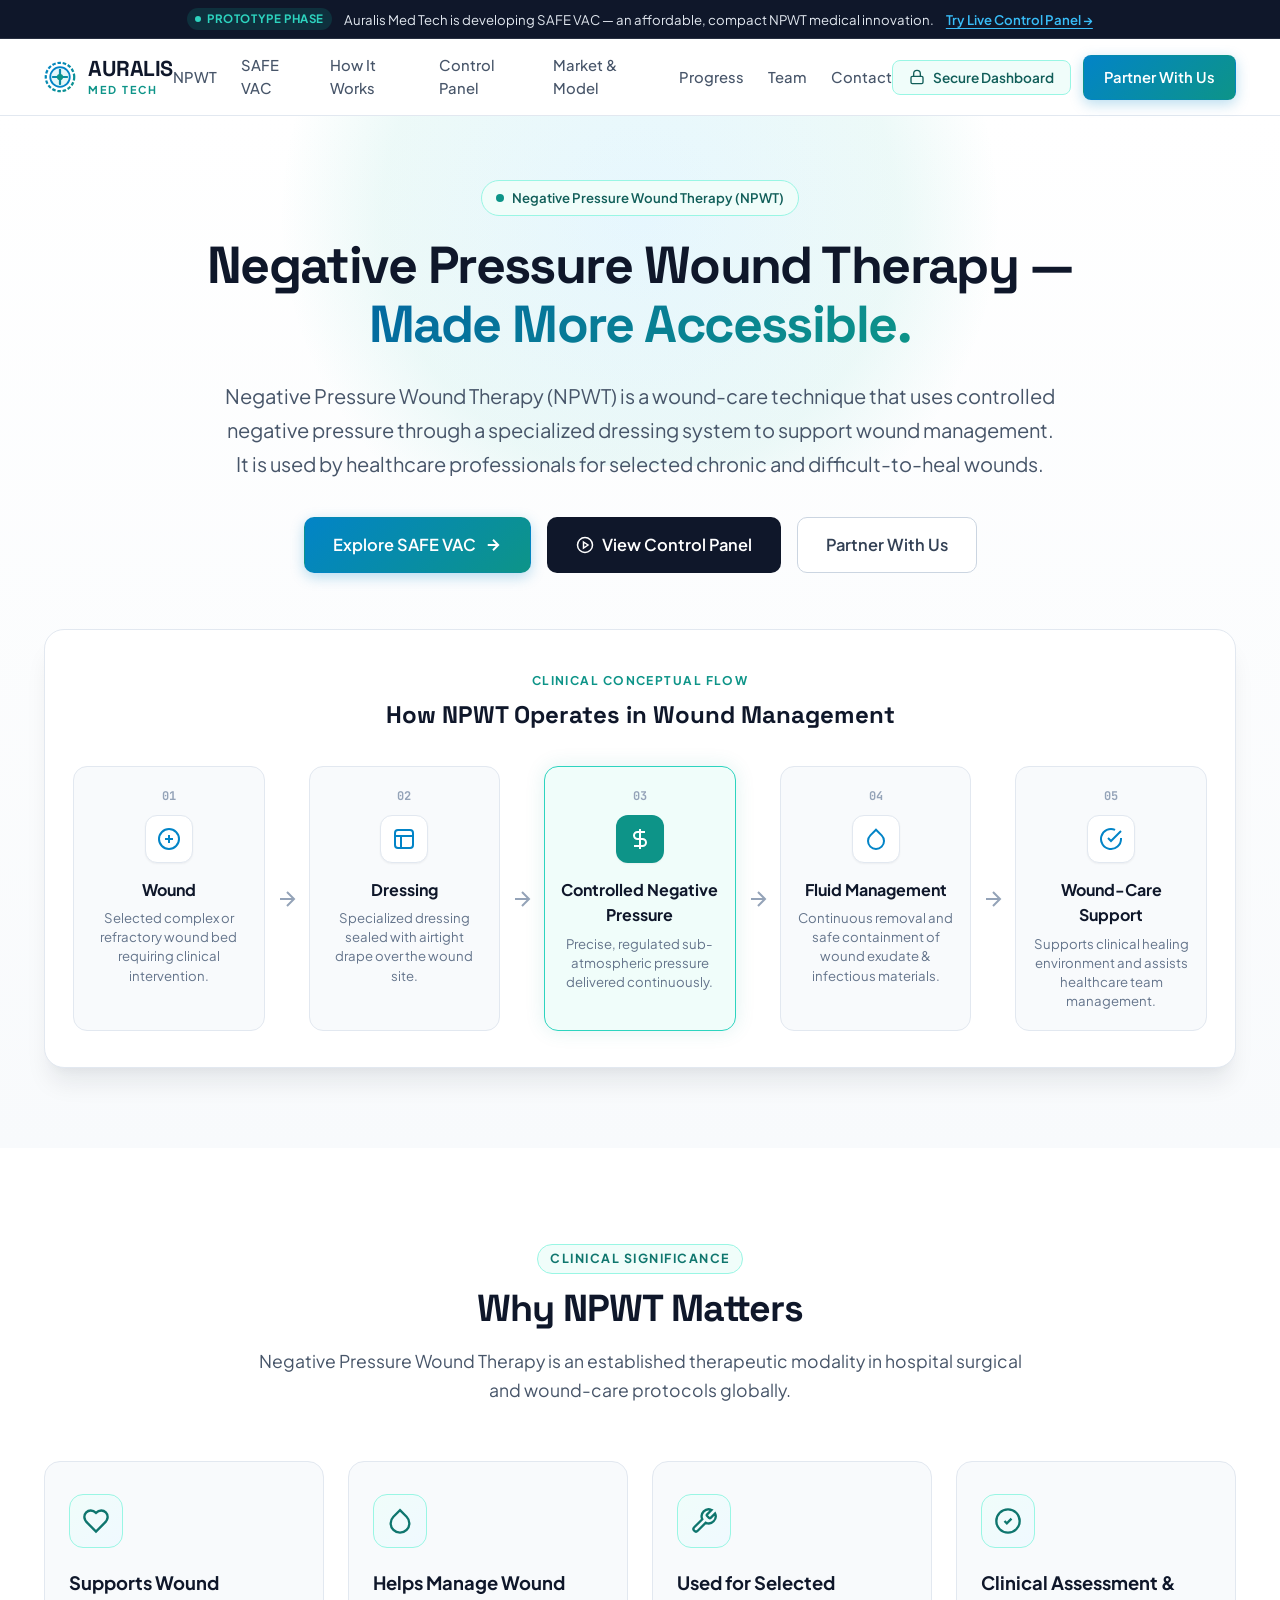
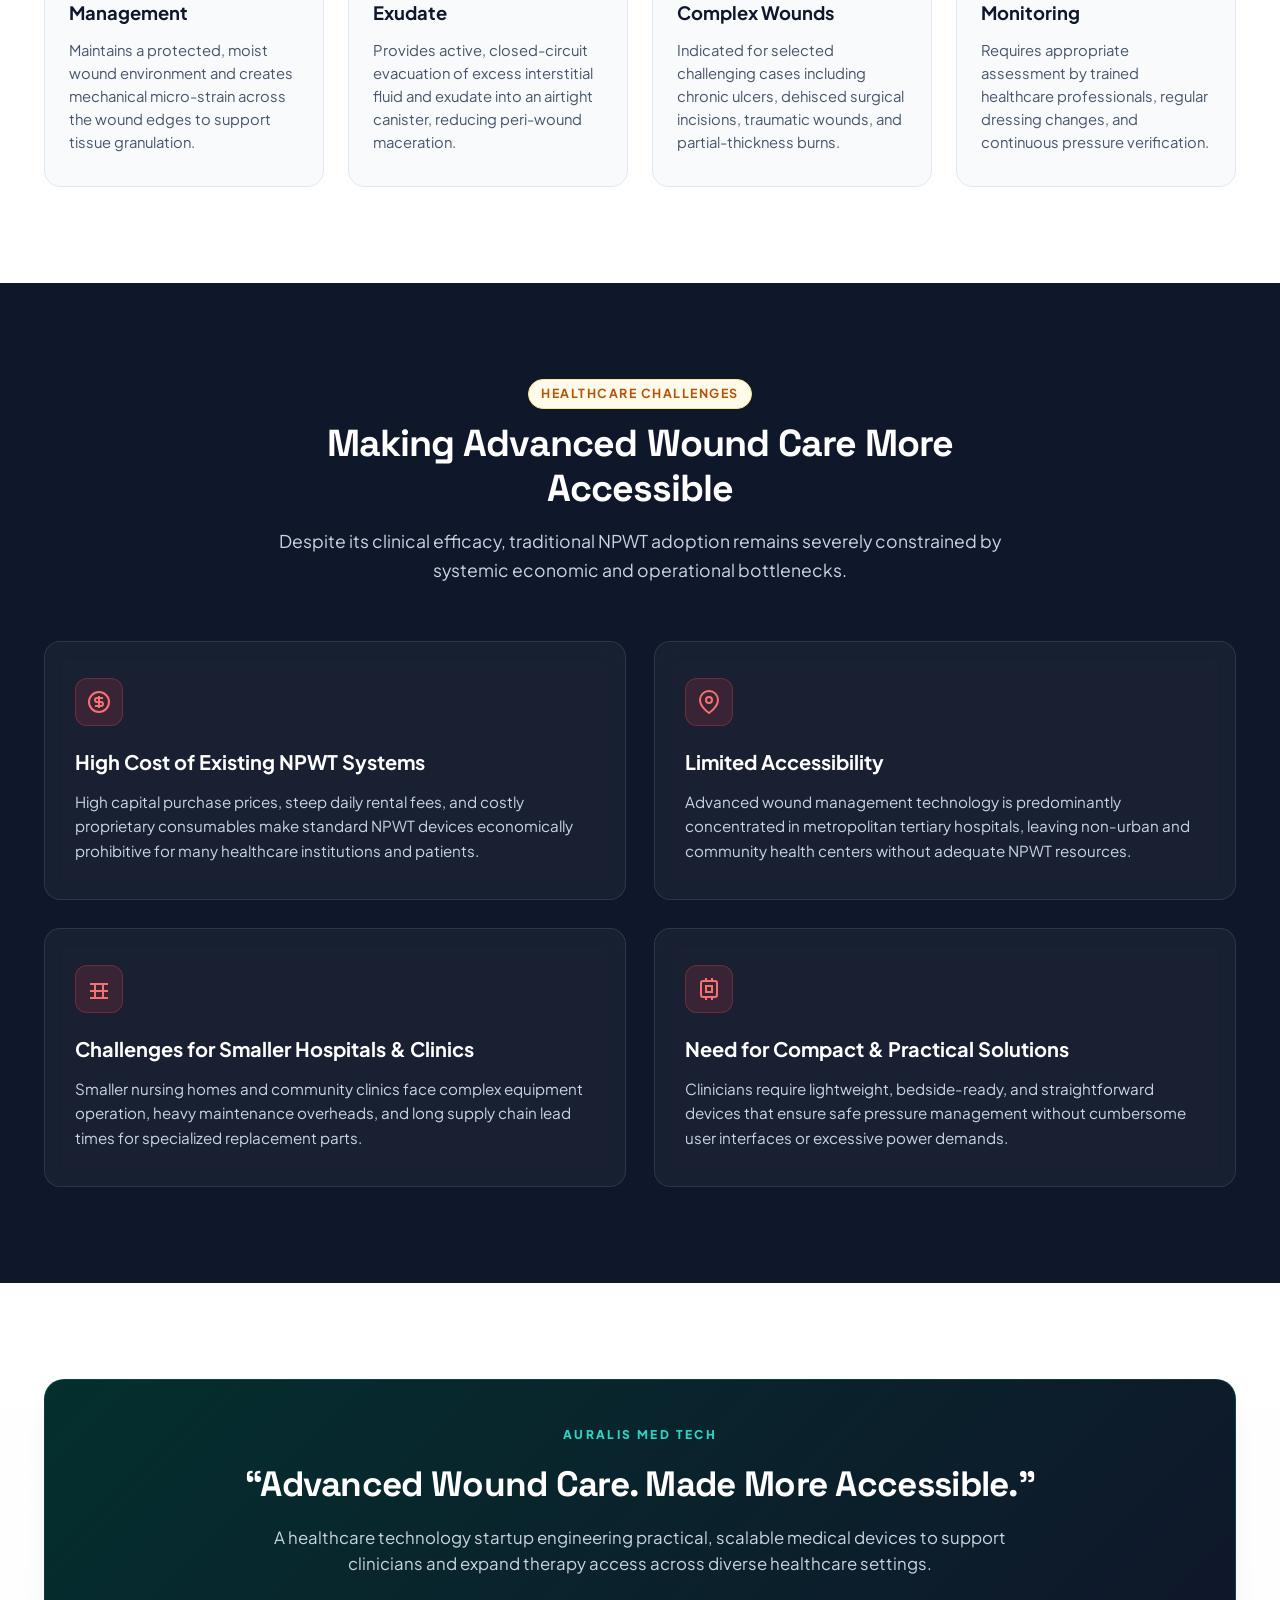
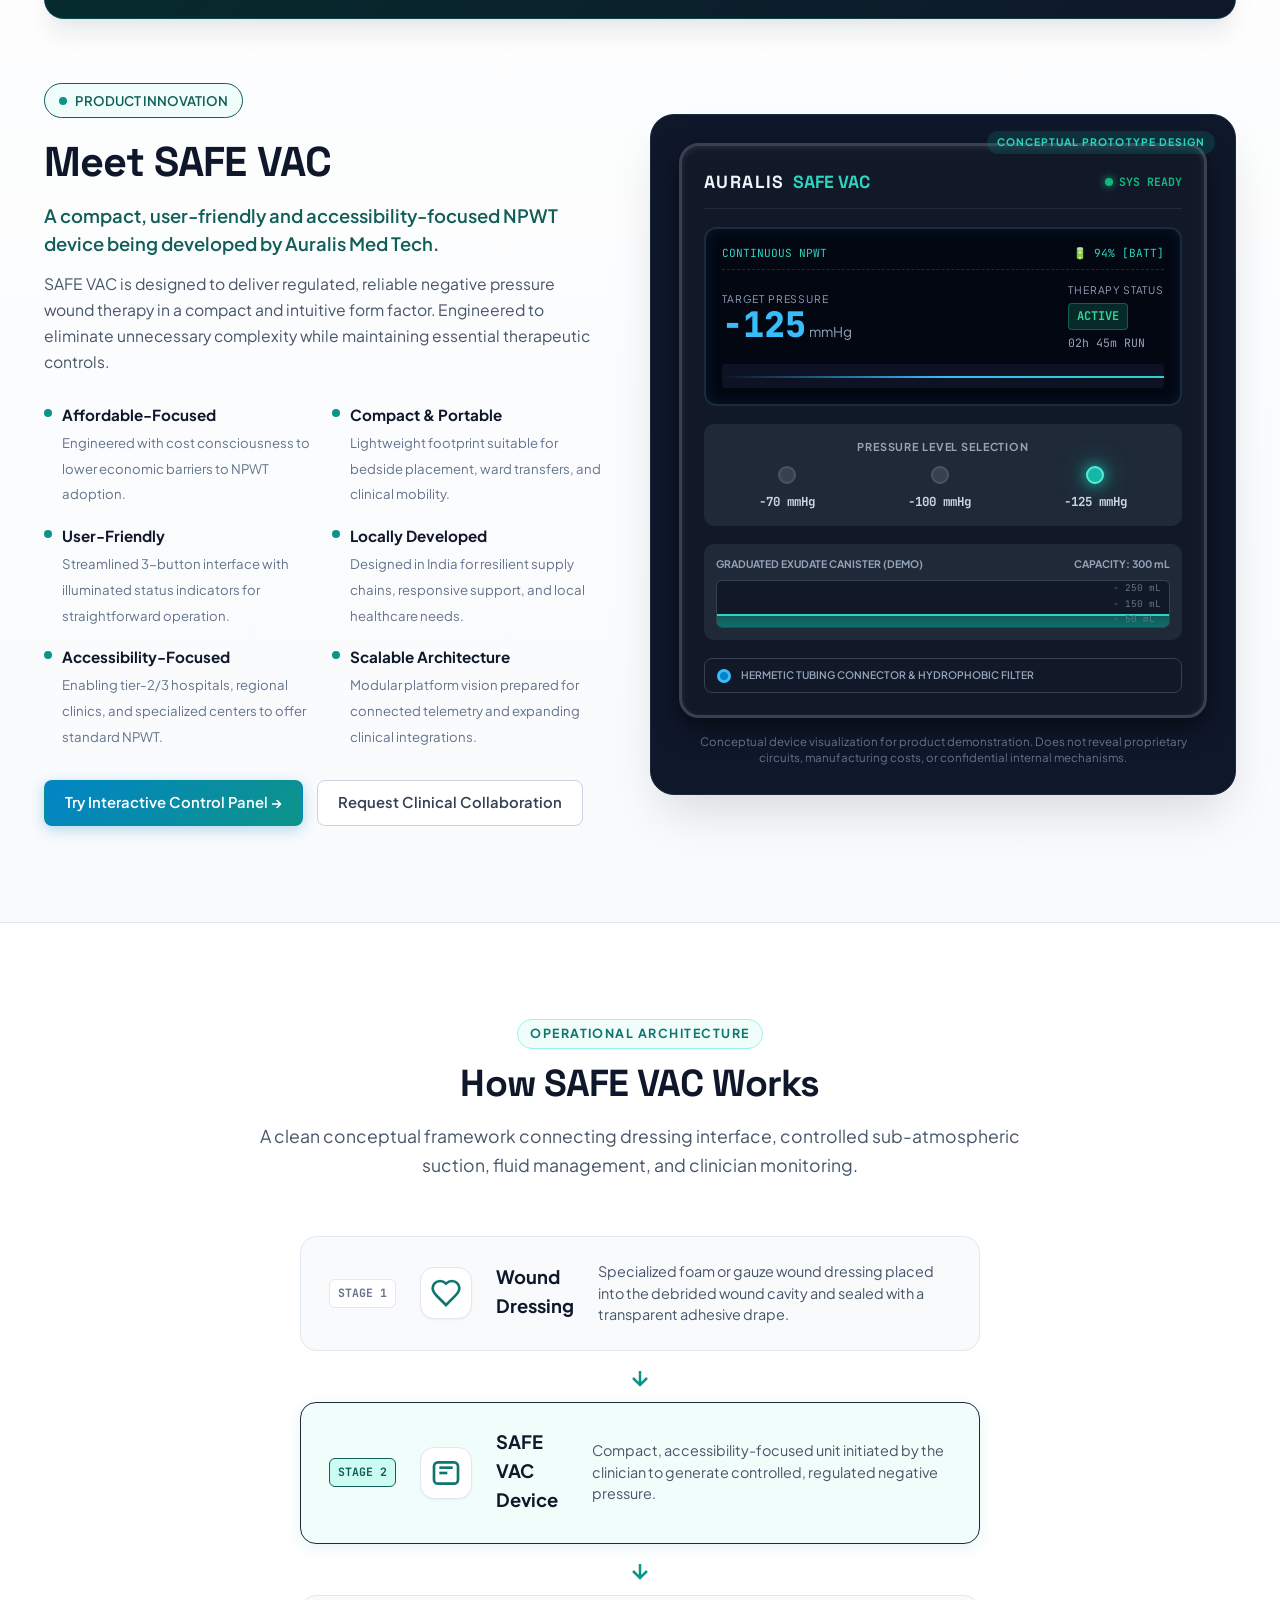
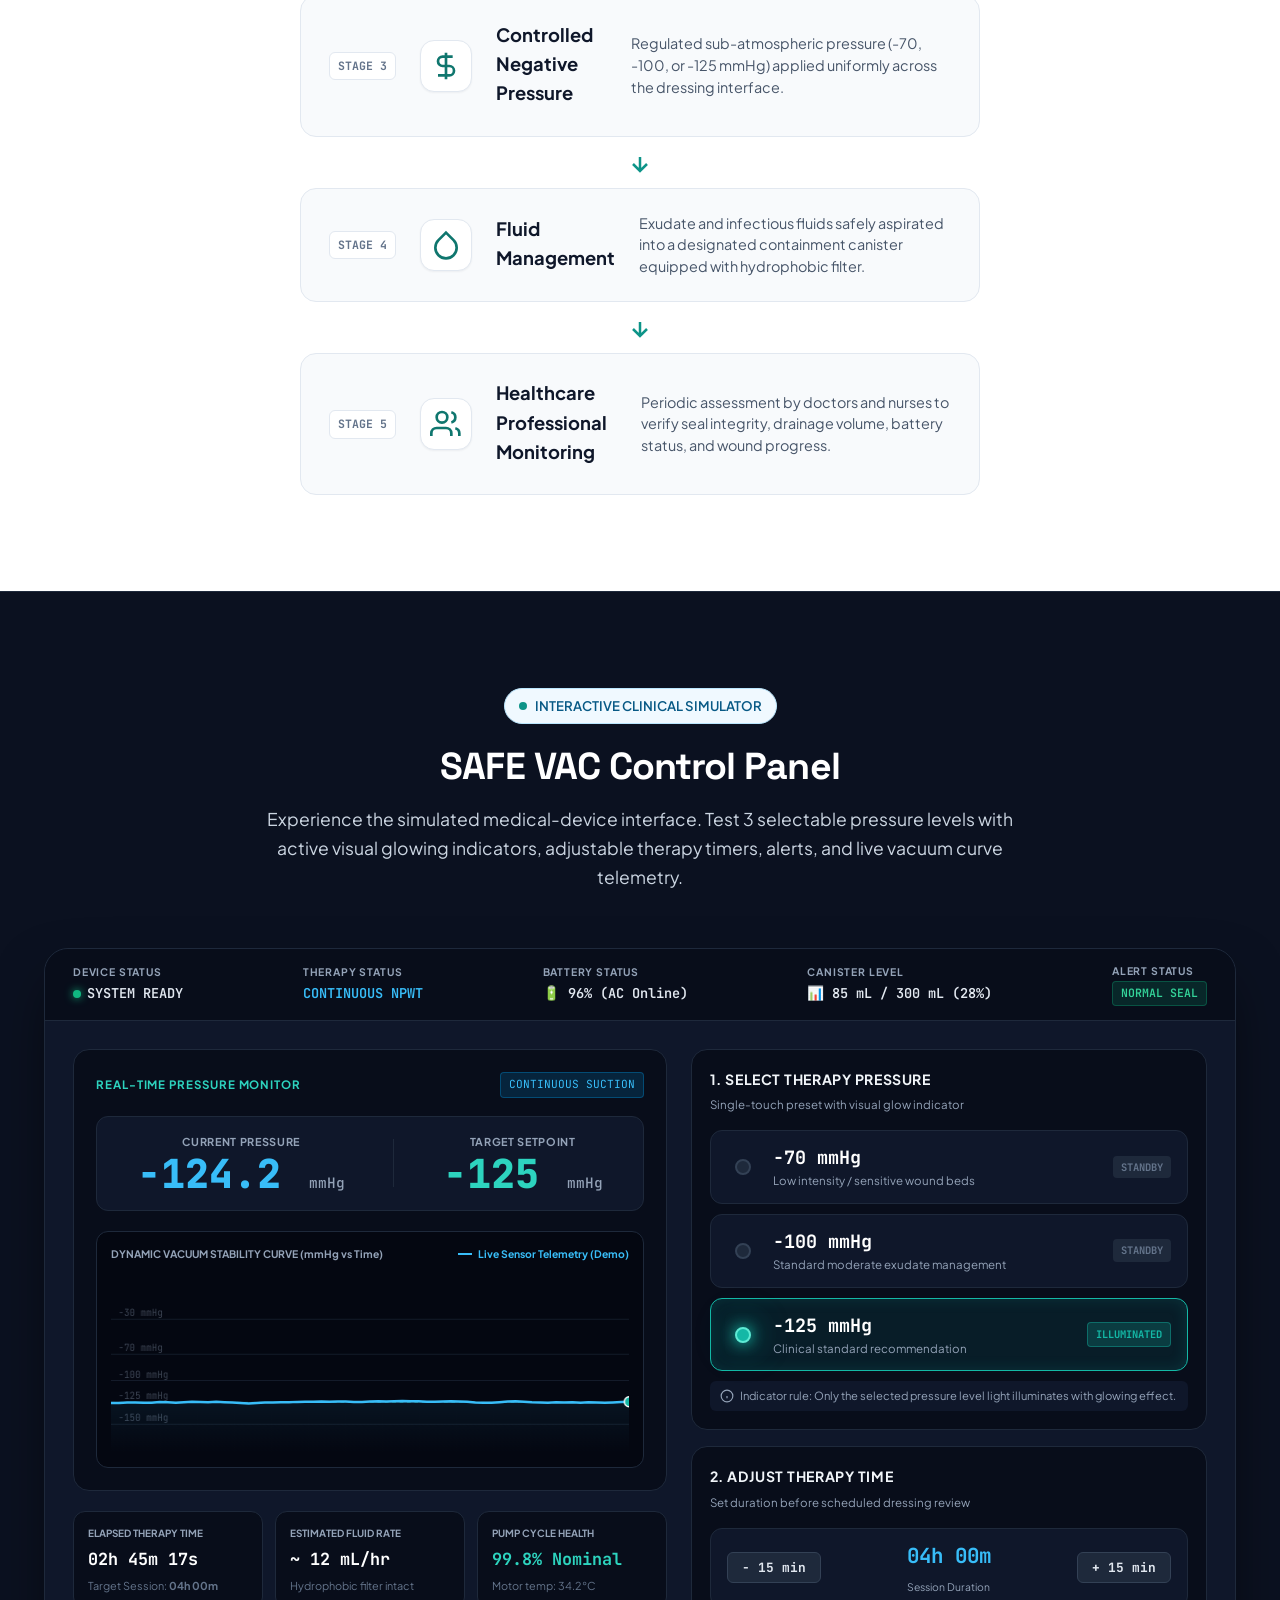
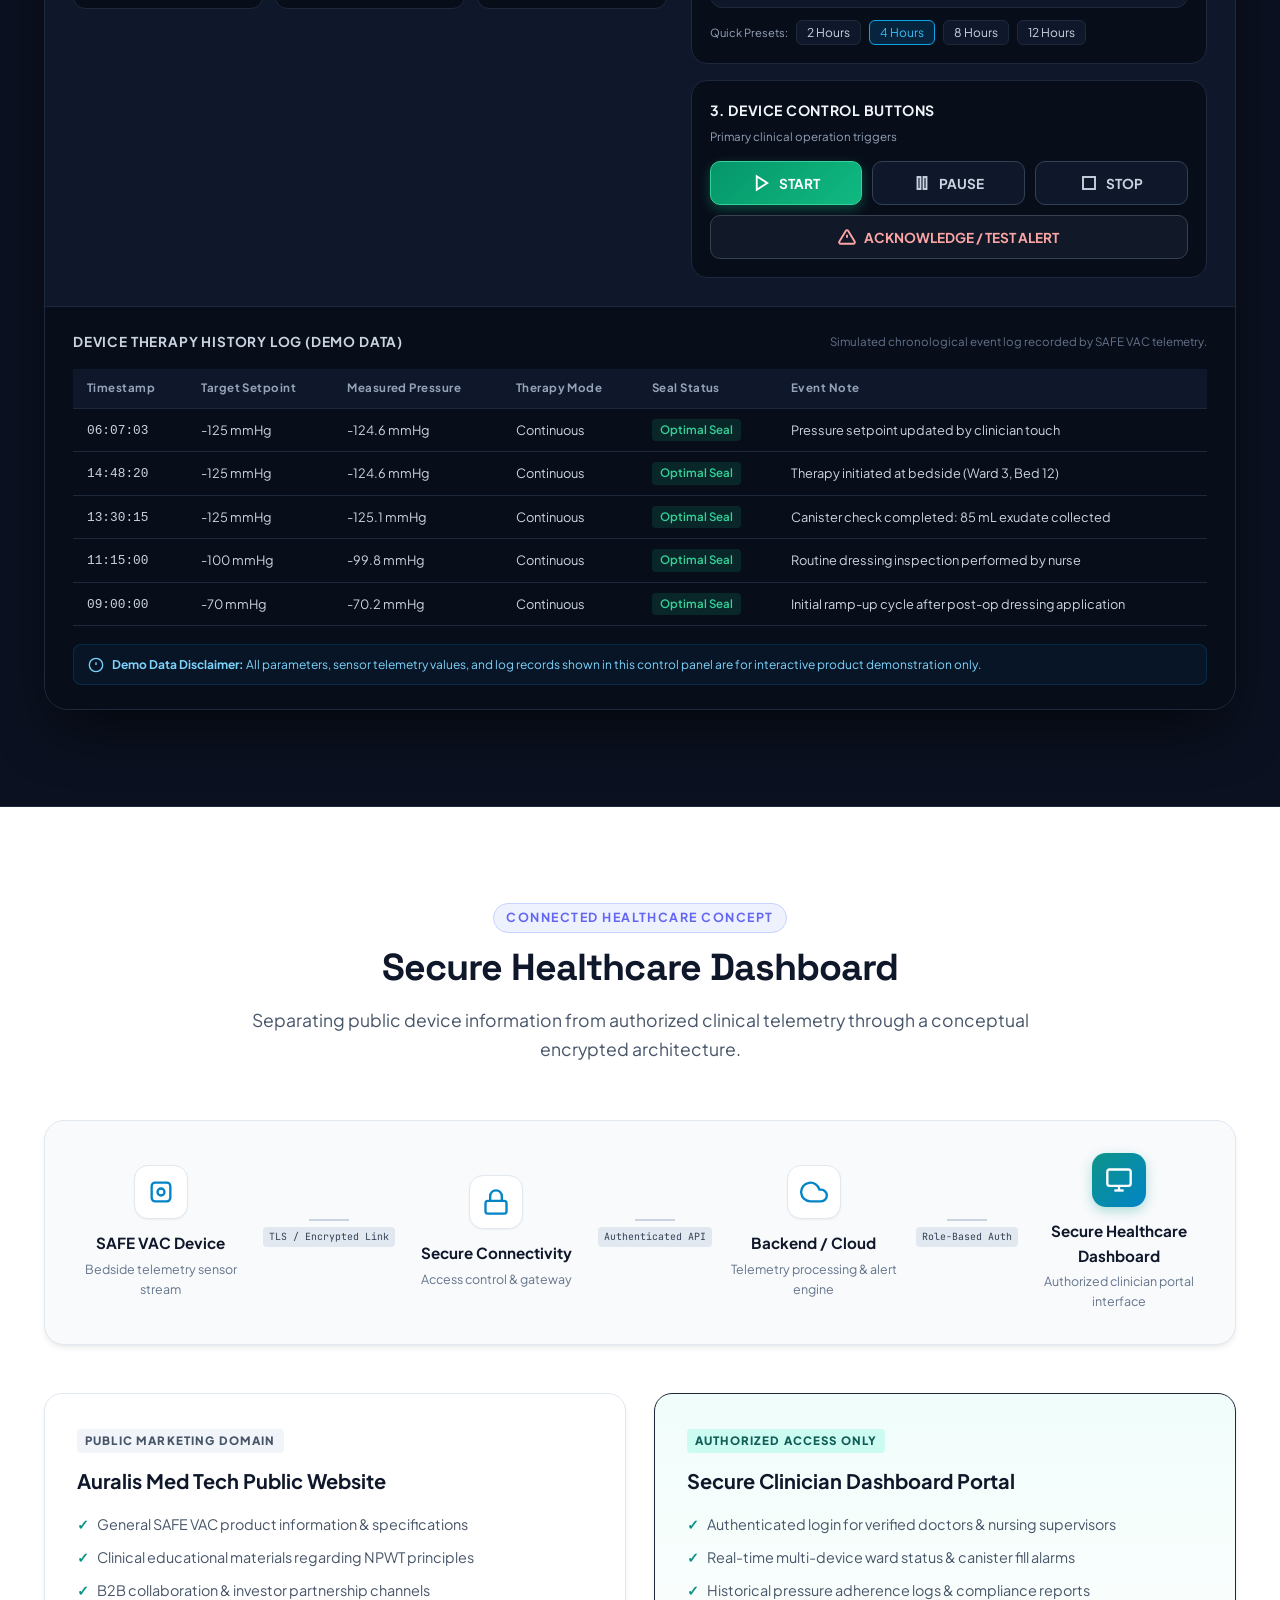
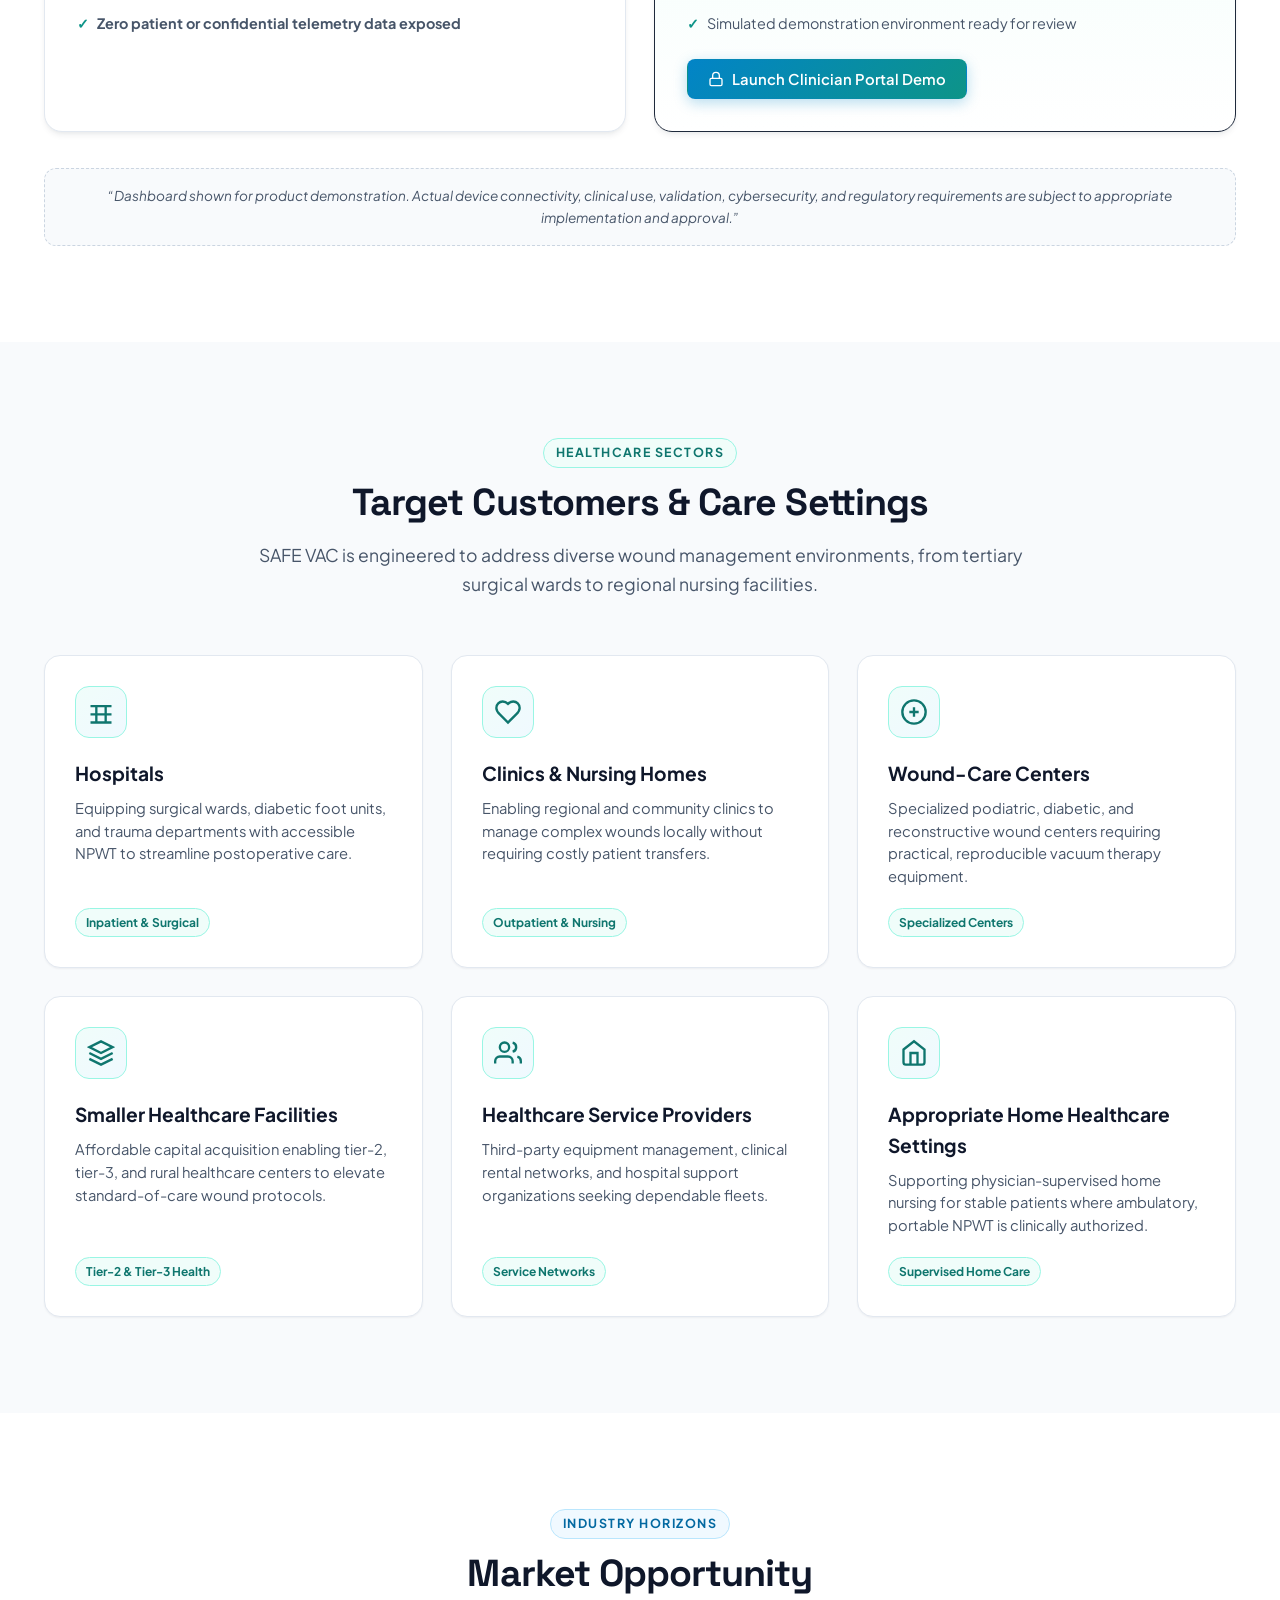
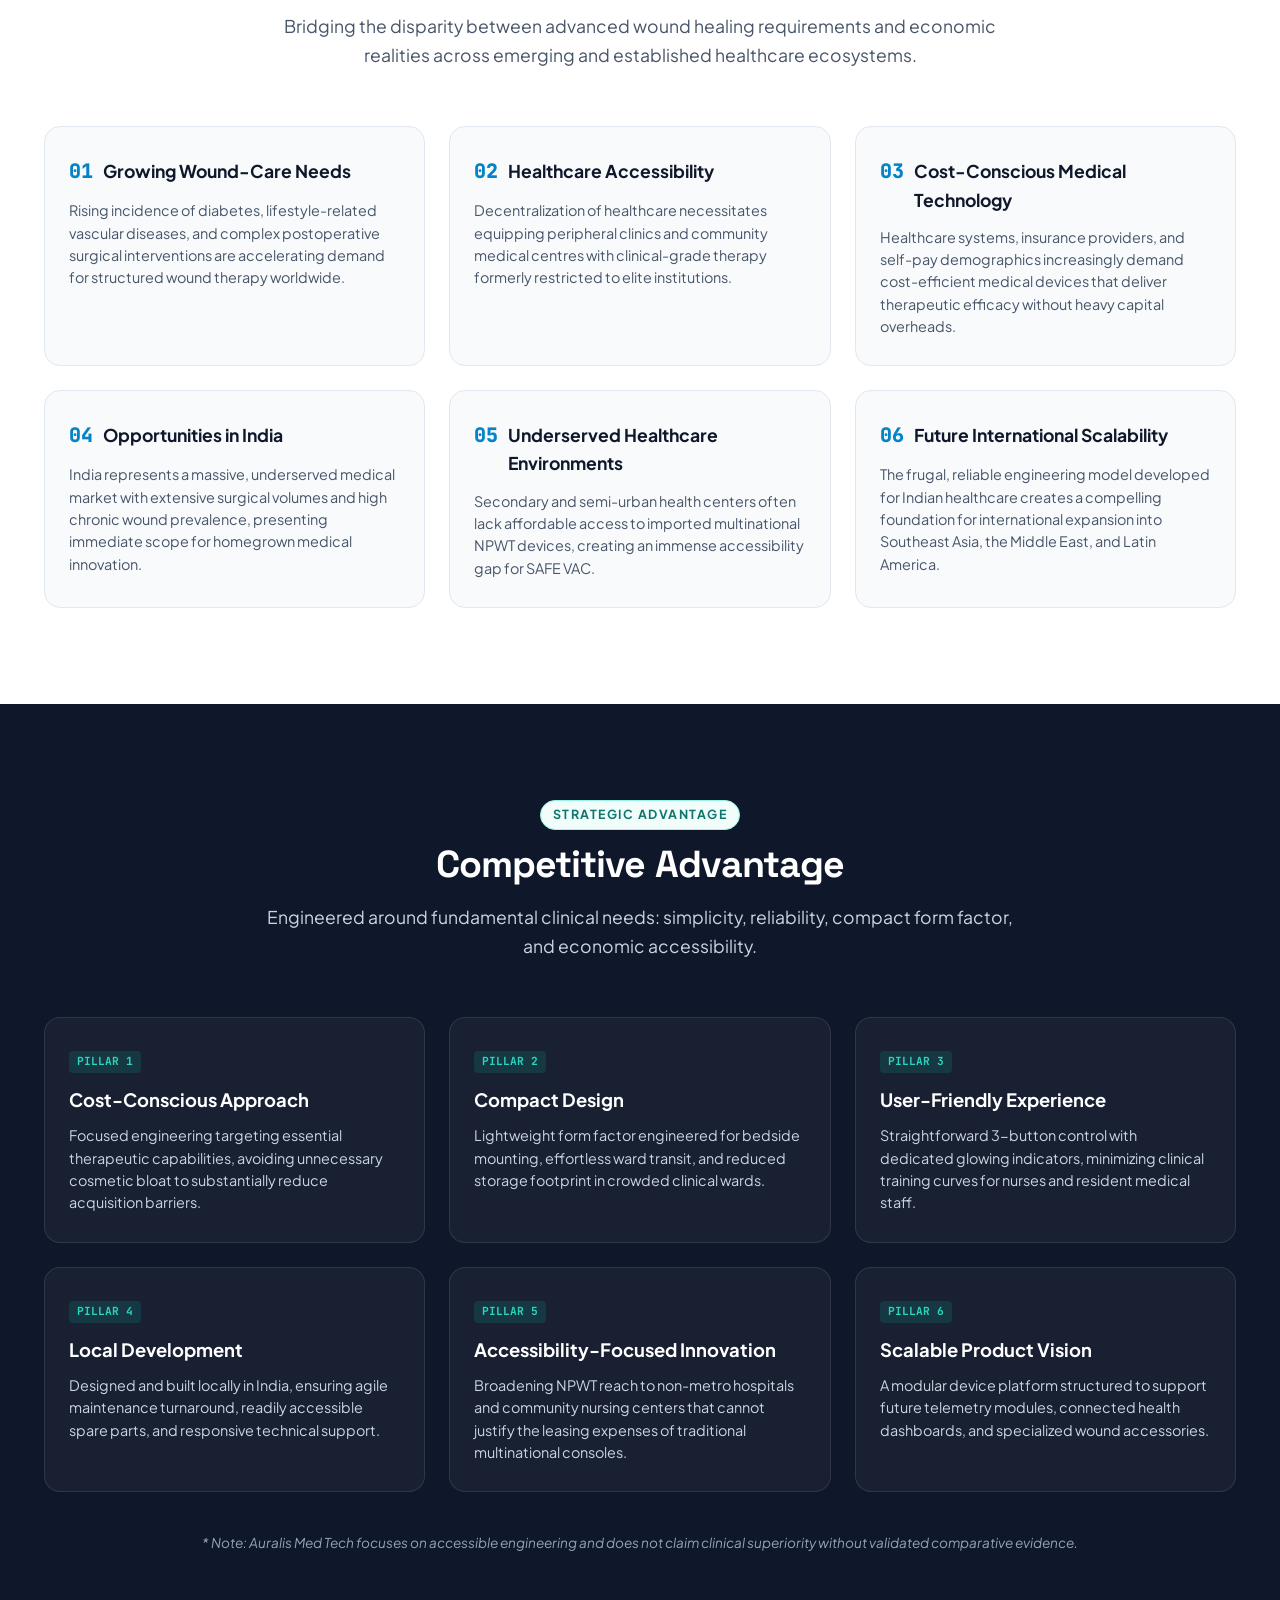
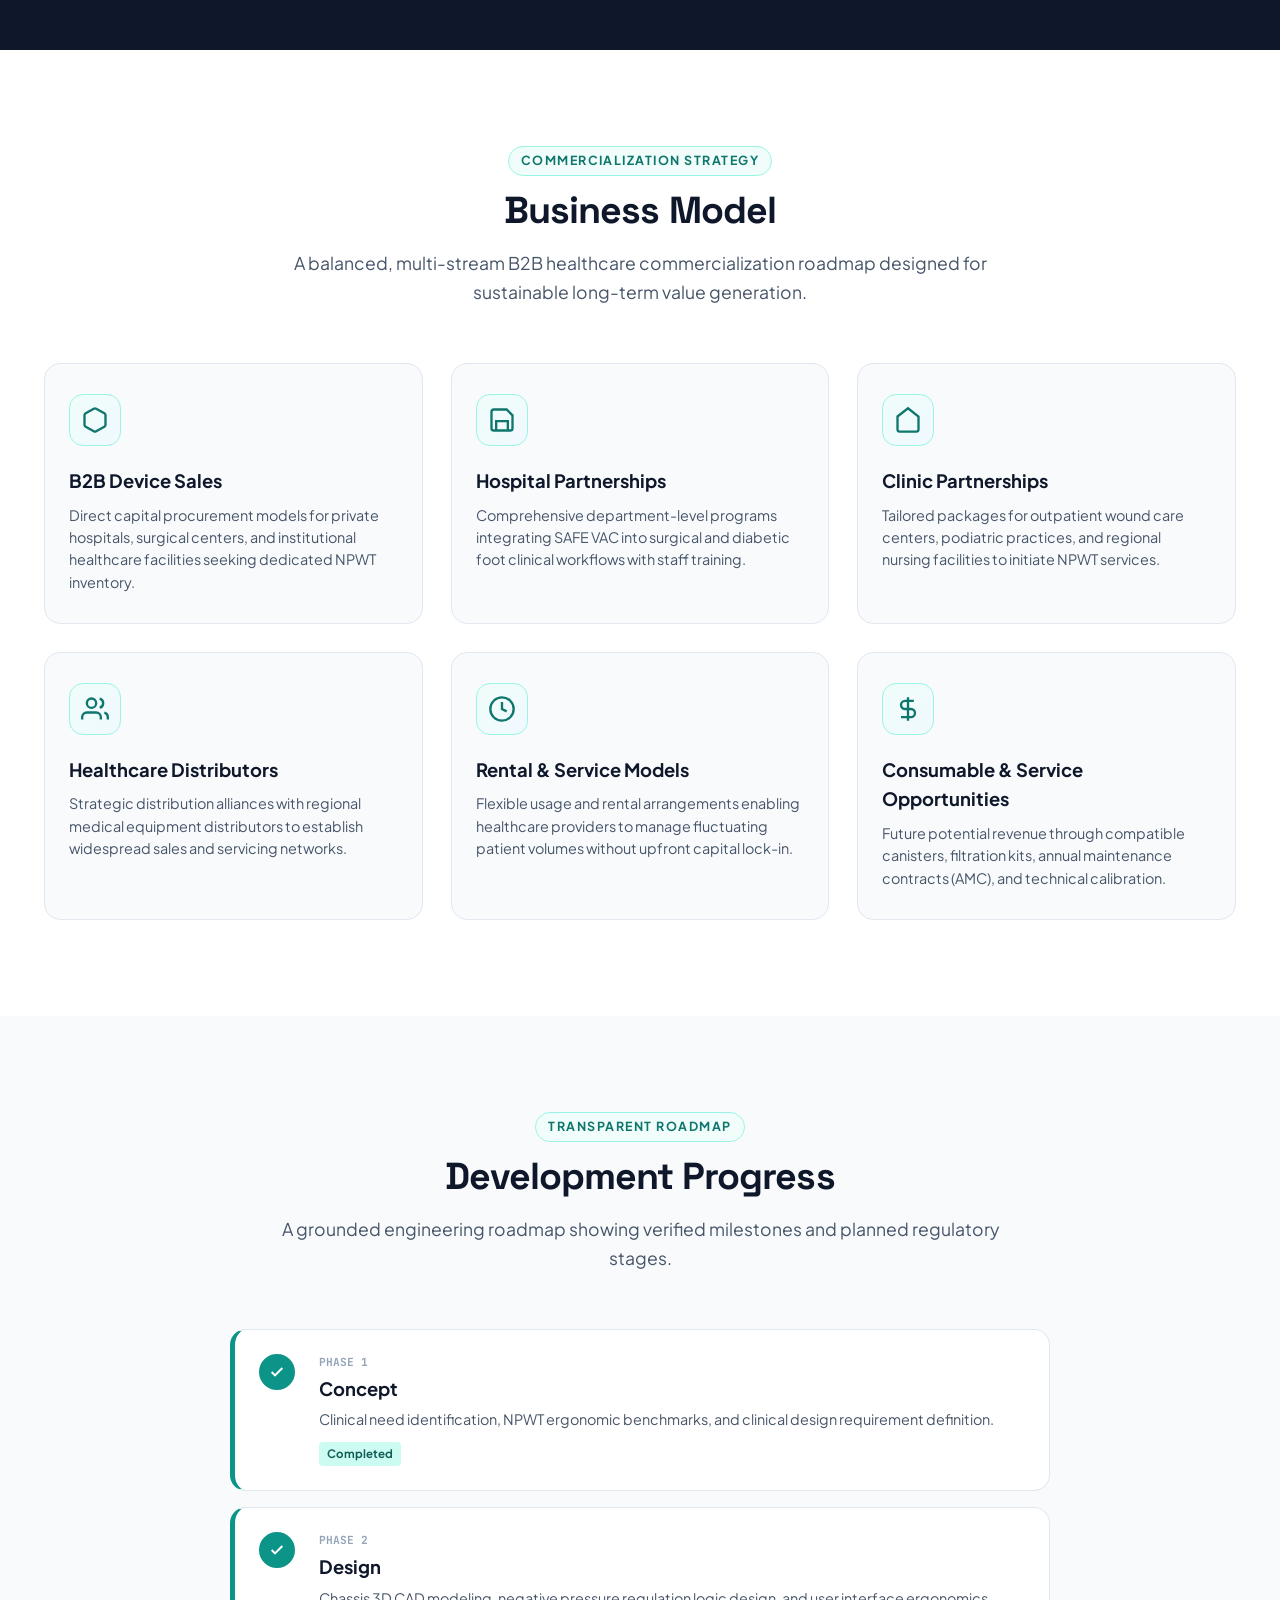
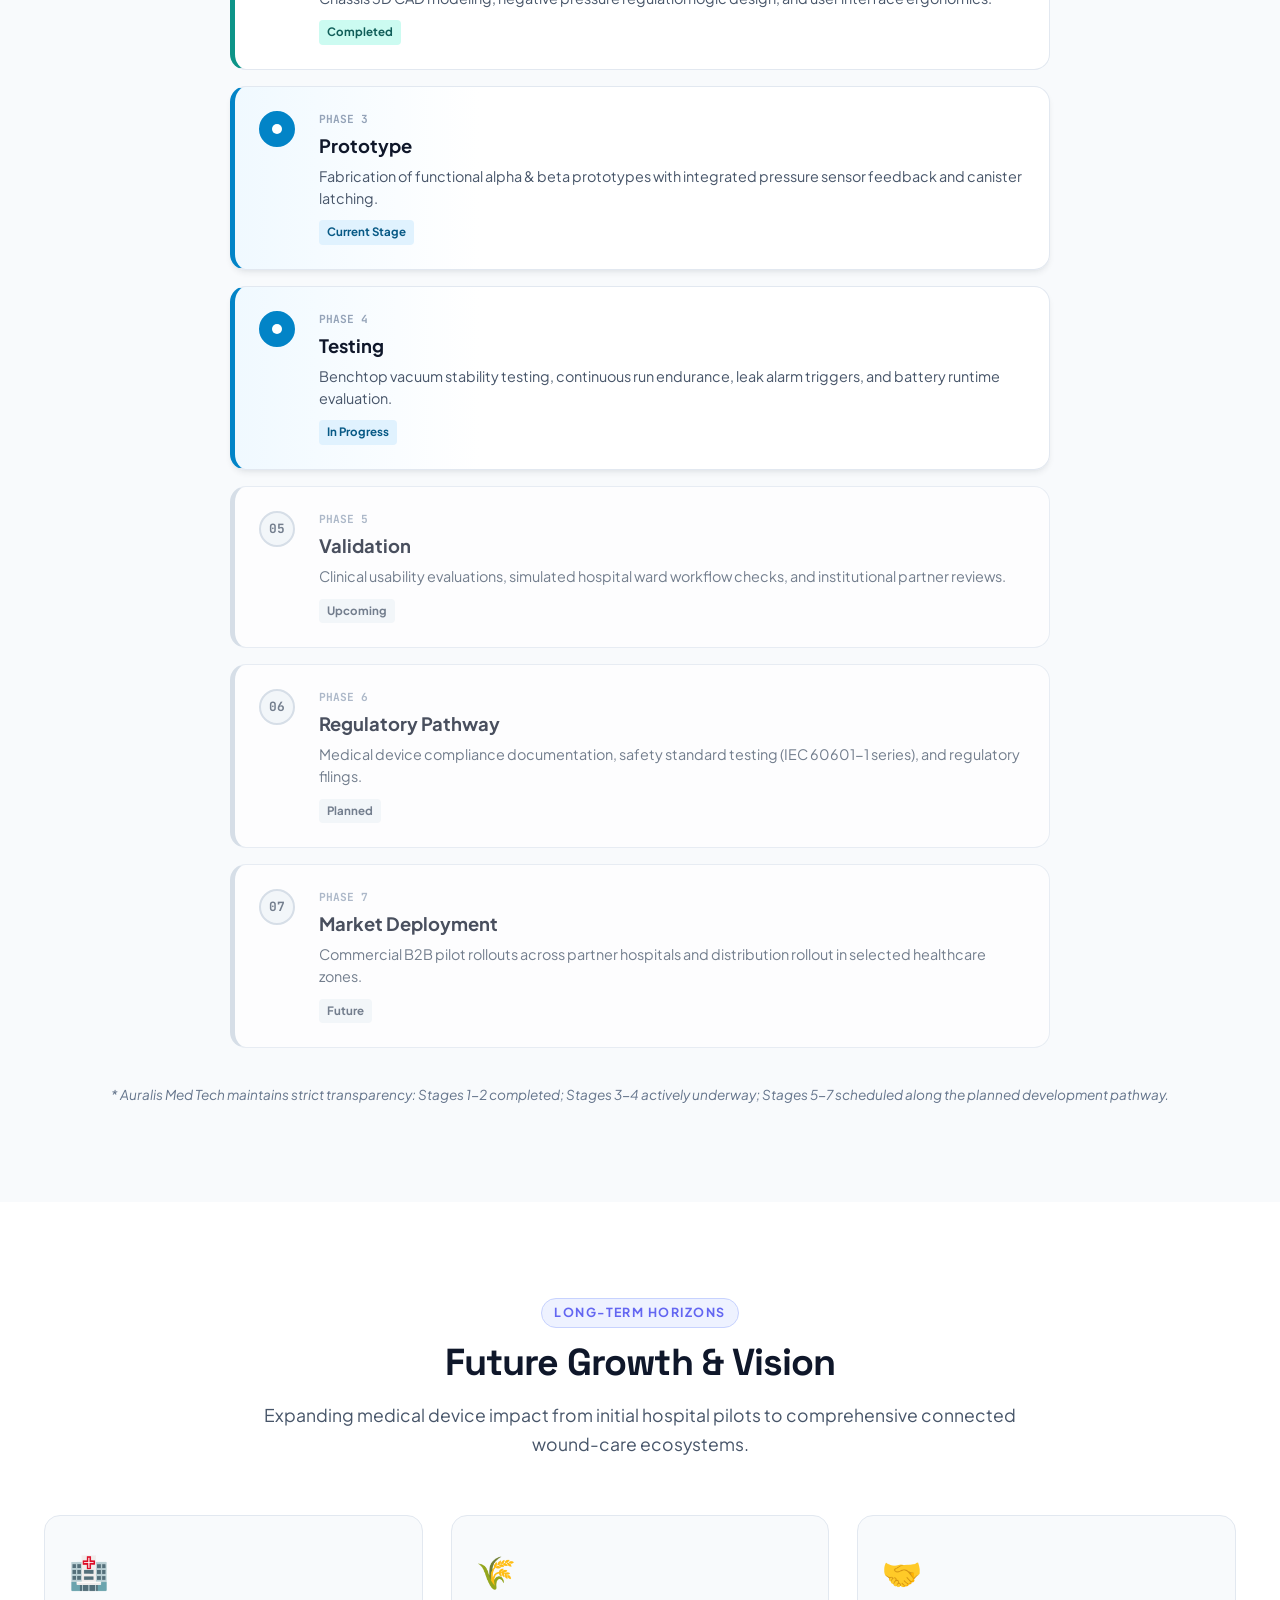
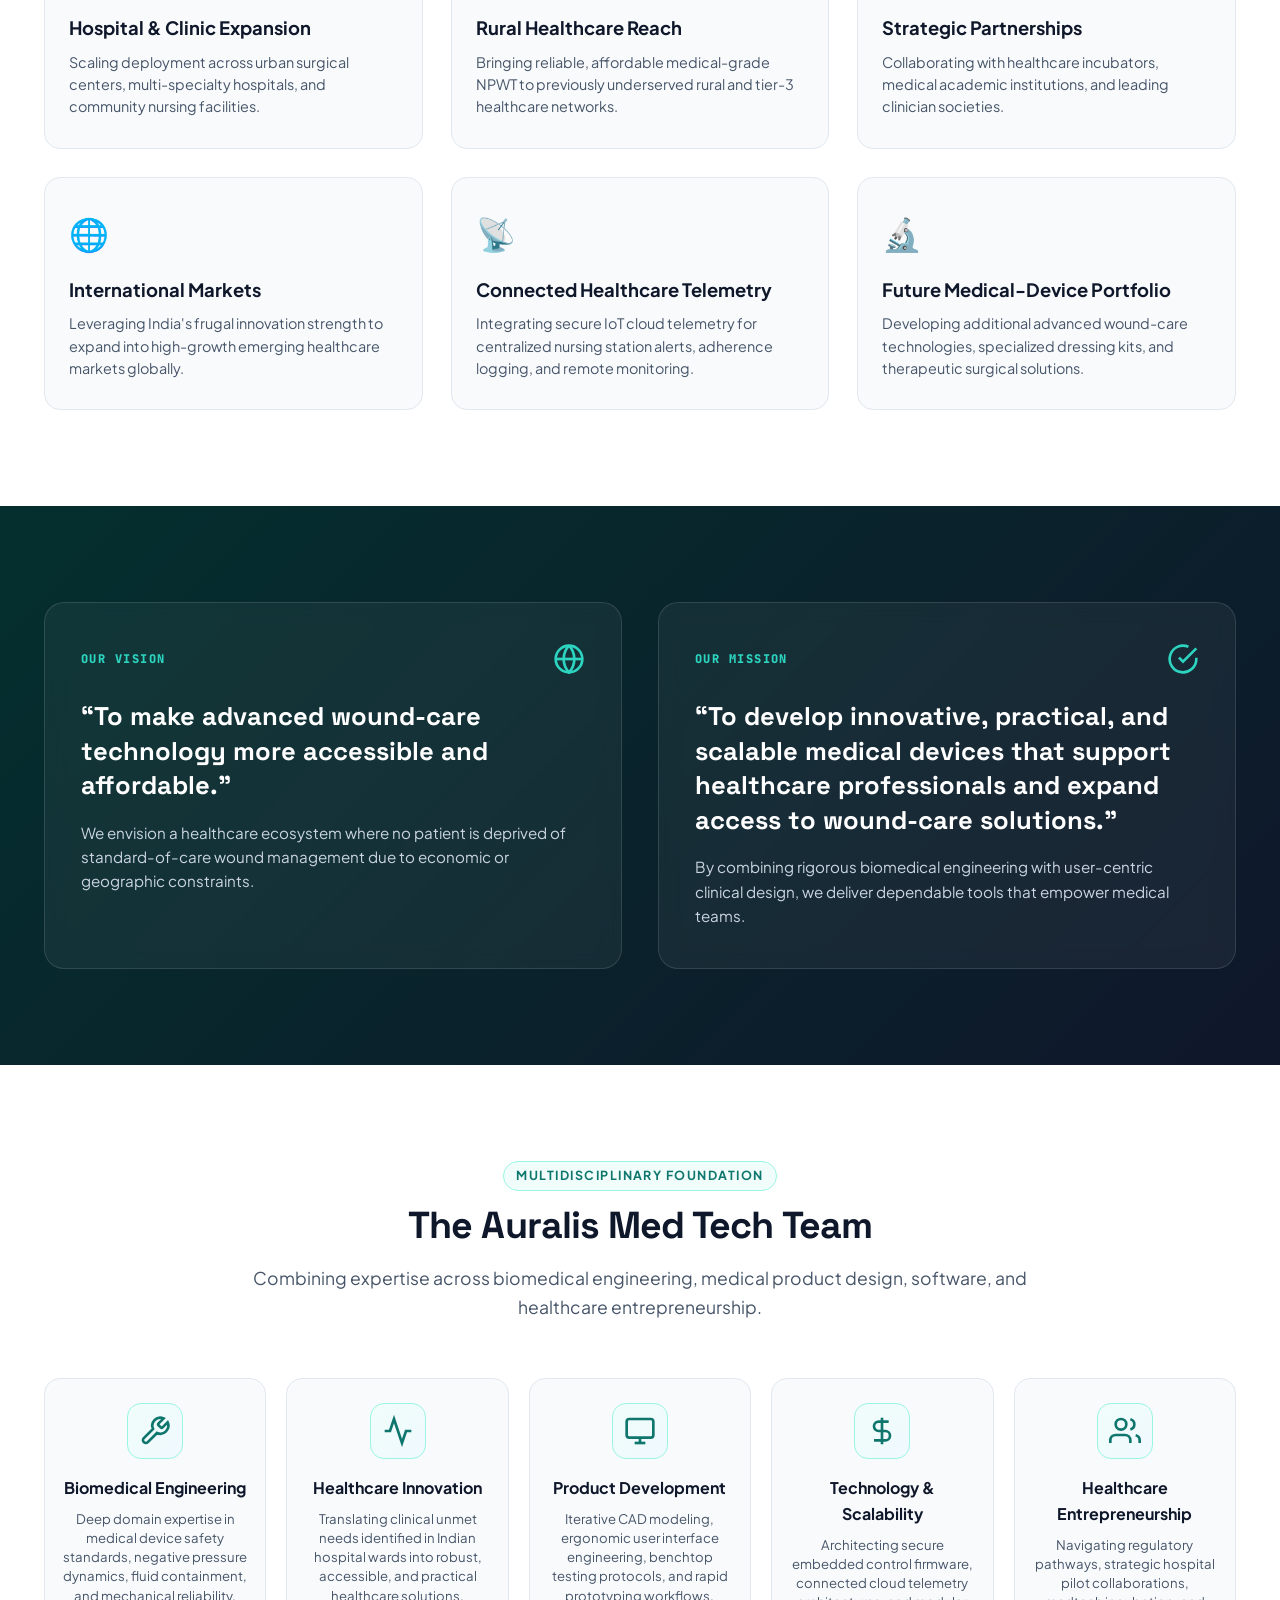
==== index.html @ 33aefefb "feat: complete Auralis Med Tech website, SAFE VAC simulator, secure clinician portal, and multi-port" ====
<!DOCTYPE html>
<html lang="en">
<head>
  <meta charset="UTF-8">
  <meta name="viewport" content="width=device-width, initial-scale=1.0">
  <title>Auralis Med Tech | SAFE VAC – Advanced Wound Care. Made More Accessible.</title>
  <meta name="description" content="Auralis Med Tech is developing SAFE VAC, a compact, affordable, and accessibility-focused Negative Pressure Wound Therapy (NPWT) device designed for hospitals, clinics, and healthcare providers.">
  <link rel="preconnect" href="https://fonts.googleapis.com">
  <link rel="preconnect" href="https://fonts.gstatic.com" crossorigin>
  <link href="https://fonts.googleapis.com/css2?family=Plus+Jakarta+Sans:ital,wght@0,300;0,400;0,500;0,600;0,700;0,800;1,400&family=Space+Grotesk:wght@500;600;700&family=JetBrains+Mono:wght@400;500;700&display=swap" rel="stylesheet">
  <link rel="stylesheet" href="styles.css">
</head>
<body>

  <!-- Top Announcement Bar -->
  <div class="top-announcement">
    <div class="container announcement-inner">
      <span class="announcement-tag"><span class="pulse-dot"></span> PROTOTYPE PHASE</span>
      <span class="announcement-text">Auralis Med Tech is developing SAFE VAC — an affordable, compact NPWT medical innovation.</span>
      <a href="#control-panel" class="announcement-link">Try Live Control Panel &rarr;</a>
    </div>
  </div>

  <!-- Navigation Header -->
  <header class="navbar" id="navbar">
    <div class="container nav-container">
      <a href="#home" class="brand-logo" aria-label="Auralis Med Tech Home">
        <div class="logo-mark">
          <svg width="32" height="32" viewBox="0 0 36 36" fill="none" xmlns="http://www.w3.org/2000/svg">
            <circle cx="18" cy="18" r="16" stroke="url(#nav-grad)" stroke-width="2.5" stroke-dasharray="4 2"/>
            <circle cx="18" cy="18" r="11" fill="url(#nav-grad-fill)" fill-opacity="0.12" stroke="#0284C7" stroke-width="2"/>
            <path d="M18 10V26M10 18H26" stroke="url(#nav-grad)" stroke-width="2.5" stroke-linecap="round"/>
            <circle cx="18" cy="18" r="3.5" fill="#0D9488"/>
            <defs>
              <linearGradient id="nav-grad" x1="2" y1="2" x2="34" y2="34" gradientUnits="userSpaceOnUse">
                <stop stop-color="#0284C7"/>
                <stop offset="1" stop-color="#0D9488"/>
              </linearGradient>
              <linearGradient id="nav-grad-fill" x1="7" y1="7" x2="29" y2="29" gradientUnits="userSpaceOnUse">
                <stop stop-color="#38BDF8"/>
                <stop offset="1" stop-color="#14B8A6"/>
              </linearGradient>
            </defs>
          </svg>
        </div>
        <div class="logo-text-group">
          <span class="logo-title">AURALIS</span>
          <span class="logo-subtitle">MED TECH</span>
        </div>
      </a>

      <nav class="nav-menu" id="navMenu">
        <a href="#npwt-intro" class="nav-link">NPWT</a>
        <a href="#safe-vac" class="nav-link">SAFE VAC</a>
        <a href="#how-it-works" class="nav-link">How It Works</a>
        <a href="#control-panel" class="nav-link">Control Panel</a>
        <a href="#market" class="nav-link">Market & Model</a>
        <a href="#progress" class="nav-link">Progress</a>
        <a href="#team" class="nav-link">Team</a>
        <a href="#contact" class="nav-link">Contact</a>
      </nav>

      <div class="nav-actions">
        <button class="btn btn-outline-teal" onclick="openSecureModal()" aria-label="Open Secure Healthcare Dashboard">
          <svg width="16" height="16" viewBox="0 0 24 24" fill="none" stroke="currentColor" stroke-width="2"><rect x="3" y="11" width="18" height="11" rx="2" ry="2"/><path d="M7 11V7a5 5 0 0 1 10 0v4"/></svg>
          <span>Secure Dashboard</span>
        </button>
        <a href="#contact" class="btn btn-primary btn-nav-cta">Partner With Us</a>
        <button class="mobile-toggle" id="mobileToggle" aria-label="Toggle navigation menu">
          <span></span>
          <span></span>
          <span></span>
        </button>
      </div>
    </div>
  </header>

  <main>
    <!-- ==================================================
         1. NPWT INTRODUCTION (HERO)
         ================================================== -->
    <section class="hero-section" id="npwt-intro">
      <div class="hero-backdrop-glow"></div>
      <div class="container hero-container">
        
        <div class="hero-header text-center">
          <div class="pill-badge">
            <span class="pill-dot"></span>
            <span>Negative Pressure Wound Therapy (NPWT)</span>
          </div>
          <h1 class="hero-title">
            Negative Pressure Wound Therapy — <br>
            <span class="gradient-text">Made More Accessible.</span>
          </h1>
          <p class="hero-intro-text">
            Negative Pressure Wound Therapy (NPWT) is a wound-care technique that uses controlled negative pressure through a specialized dressing system to support wound management. It is used by healthcare professionals for selected chronic and difficult-to-heal wounds.
          </p>

          <div class="hero-cta-group">
            <a href="#safe-vac" class="btn btn-primary btn-lg">
              <span>Explore SAFE VAC</span>
              <svg width="18" height="18" viewBox="0 0 24 24" fill="none" stroke="currentColor" stroke-width="2.5"><path d="M5 12h14M12 5l7 7-7 7"/></svg>
            </a>
            <a href="#control-panel" class="btn btn-secondary btn-lg">
              <svg width="18" height="18" viewBox="0 0 24 24" fill="none" stroke="currentColor" stroke-width="2"><circle cx="12" cy="12" r="10"/><polygon points="10 8 16 12 10 16 10 8"/></svg>
              <span>View Control Panel</span>
            </a>
            <a href="#contact" class="btn btn-outline-dark btn-lg">
              <span>Partner With Us</span>
            </a>
          </div>
        </div>

        <!-- Clean 5-Stage Visual Flow -->
        <div class="flow-container">
          <div class="flow-header text-center">
            <span class="flow-eyebrow">CLINICAL CONCEPTUAL FLOW</span>
            <h3 class="flow-title">How NPWT Operates in Wound Management</h3>
          </div>

          <div class="npwt-flow-grid">
            <div class="flow-step">
              <div class="step-num">01</div>
              <div class="step-icon-box">
                <svg width="24" height="24" viewBox="0 0 24 24" fill="none" stroke="currentColor" stroke-width="2"><circle cx="12" cy="12" r="10"/><path d="M8 12h8M12 8v8"/></svg>
              </div>
              <div class="step-content">
                <h4>Wound</h4>
                <p>Selected complex or refractory wound bed requiring clinical intervention.</p>
              </div>
            </div>

            <div class="flow-connector">
              <svg width="24" height="24" viewBox="0 0 24 24" fill="none" stroke="currentColor" stroke-width="2"><path d="M5 12h14M12 5l7 7-7 7"/></svg>
            </div>

            <div class="flow-step">
              <div class="step-num">02</div>
              <div class="step-icon-box">
                <svg width="24" height="24" viewBox="0 0 24 24" fill="none" stroke="currentColor" stroke-width="2"><rect x="3" y="3" width="18" height="18" rx="3"/><path d="M3 9h18M9 21V9"/></svg>
              </div>
              <div class="step-content">
                <h4>Dressing</h4>
                <p>Specialized dressing sealed with airtight drape over the wound site.</p>
              </div>
            </div>

            <div class="flow-connector">
              <svg width="24" height="24" viewBox="0 0 24 24" fill="none" stroke="currentColor" stroke-width="2"><path d="M5 12h14M12 5l7 7-7 7"/></svg>
            </div>

            <div class="flow-step highlight-step">
              <div class="step-num">03</div>
              <div class="step-icon-box highlight-icon">
                <svg width="24" height="24" viewBox="0 0 24 24" fill="none" stroke="currentColor" stroke-width="2"><path d="M12 2v20M17 5H9.5a3.5 3.5 0 0 0 0 7h5a3.5 3.5 0 0 1 0 7H6"/></svg>
              </div>
              <div class="step-content">
                <h4>Controlled Negative Pressure</h4>
                <p>Precise, regulated sub-atmospheric pressure delivered continuously.</p>
              </div>
            </div>

            <div class="flow-connector">
              <svg width="24" height="24" viewBox="0 0 24 24" fill="none" stroke="currentColor" stroke-width="2"><path d="M5 12h14M12 5l7 7-7 7"/></svg>
            </div>

            <div class="flow-step">
              <div class="step-num">04</div>
              <div class="step-icon-box">
                <svg width="24" height="24" viewBox="0 0 24 24" fill="none" stroke="currentColor" stroke-width="2"><path d="M12 2.69l5.66 5.66a8 8 0 1 1-11.31 0z"/></svg>
              </div>
              <div class="step-content">
                <h4>Fluid Management</h4>
                <p>Continuous removal and safe containment of wound exudate & infectious materials.</p>
              </div>
            </div>

            <div class="flow-connector">
              <svg width="24" height="24" viewBox="0 0 24 24" fill="none" stroke="currentColor" stroke-width="2"><path d="M5 12h14M12 5l7 7-7 7"/></svg>
            </div>

            <div class="flow-step">
              <div class="step-num">05</div>
              <div class="step-icon-box">
                <svg width="24" height="24" viewBox="0 0 24 24" fill="none" stroke="currentColor" stroke-width="2"><path d="M22 11.08V12a10 10 0 1 1-5.93-9.14"/><polyline points="22 4 12 14.01 9 11.01"/></svg>
              </div>
              <div class="step-content">
                <h4>Wound-Care Support</h4>
                <p>Supports clinical healing environment and assists healthcare team management.</p>
              </div>
            </div>
          </div>
        </div>

      </div>
    </section>

    <!-- ==================================================
         2. WHY NPWT MATTERS
         ================================================== -->
    <section class="section section-why-npwt" id="why-npwt">
      <div class="container">
        <div class="section-header text-center">
          <span class="section-tag">CLINICAL SIGNIFICANCE</span>
          <h2 class="section-heading">Why NPWT Matters</h2>
          <p class="section-subtext">Negative Pressure Wound Therapy is an established therapeutic modality in hospital surgical and wound-care protocols globally.</p>
        </div>

        <div class="grid-4">
          <div class="benefit-card">
            <div class="benefit-icon-wrapper">
              <svg width="28" height="28" viewBox="0 0 24 24" fill="none" stroke="currentColor" stroke-width="2"><path d="M19 14c1.49-1.46 3-3.21 3-5.5A5.5 5.5 0 0 0 16.5 3c-1.76 0-3 .5-4.5 2-1.5-1.5-2.74-2-4.5-2A5.5 5.5 0 0 0 2 8.5c0 2.3 1.5 4.05 3 5.5l7 7Z"/></svg>
            </div>
            <h3>Supports Wound Management</h3>
            <p>Maintains a protected, moist wound environment and creates mechanical micro-strain across the wound edges to support tissue granulation.</p>
          </div>

          <div class="benefit-card">
            <div class="benefit-icon-wrapper">
              <svg width="28" height="28" viewBox="0 0 24 24" fill="none" stroke="currentColor" stroke-width="2"><path d="M12 2.69l5.66 5.66a8 8 0 1 1-11.31 0z"/></svg>
            </div>
            <h3>Helps Manage Wound Exudate</h3>
            <p>Provides active, closed-circuit evacuation of excess interstitial fluid and exudate into an airtight canister, reducing peri-wound maceration.</p>
          </div>

          <div class="benefit-card">
            <div class="benefit-icon-wrapper">
              <svg width="28" height="28" viewBox="0 0 24 24" fill="none" stroke="currentColor" stroke-width="2"><path d="M14.7 6.3a1 1 0 0 0 0 1.4l1.6 1.6a1 1 0 0 0 1.4 0l3.77-3.77a6 6 0 0 1-7.94 7.94l-6.91 6.91a2.12 2.12 0 0 1-3-3l6.91-6.91a6 6 0 0 1 7.94-7.94l-3.76 3.76z"/></svg>
            </div>
            <h3>Used for Selected Complex Wounds</h3>
            <p>Indicated for selected challenging cases including chronic ulcers, dehisced surgical incisions, traumatic wounds, and partial-thickness burns.</p>
          </div>

          <div class="benefit-card">
            <div class="benefit-icon-wrapper">
              <svg width="28" height="28" viewBox="0 0 24 24" fill="none" stroke="currentColor" stroke-width="2"><path d="M9 12l2 2 4-4"/><circle cx="12" cy="12" r="10"/></svg>
            </div>
            <h3>Clinical Assessment & Monitoring</h3>
            <p>Requires appropriate assessment by trained healthcare professionals, regular dressing changes, and continuous pressure verification.</p>
          </div>
        </div>
      </div>
    </section>

    <!-- ==================================================
         3. THE PROBLEM
         ================================================== -->
    <section class="section section-problem" id="problem">
      <div class="container">
        <div class="section-header text-center">
          <span class="section-tag section-tag-warning">HEALTHCARE CHALLENGES</span>
          <h2 class="section-heading">Making Advanced Wound Care More Accessible</h2>
          <p class="section-subtext">Despite its clinical efficacy, traditional NPWT adoption remains severely constrained by systemic economic and operational bottlenecks.</p>
        </div>

        <div class="problem-grid">
          <div class="problem-card">
            <div class="problem-icon">
              <svg width="24" height="24" viewBox="0 0 24 24" fill="none" stroke="currentColor" stroke-width="2"><circle cx="12" cy="12" r="10"/><path d="M16 8h-6a2 2 0 1 0 0 4h4a2 2 0 1 1 0 4H8M12 18V6"/></svg>
            </div>
            <h3>High Cost of Existing NPWT Systems</h3>
            <p>High capital purchase prices, steep daily rental fees, and costly proprietary consumables make standard NPWT devices economically prohibitive for many healthcare institutions and patients.</p>
          </div>

          <div class="problem-card">
            <div class="problem-icon">
              <svg width="24" height="24" viewBox="0 0 24 24" fill="none" stroke="currentColor" stroke-width="2"><path d="M21 10c0 7-9 13-9 13s-9-6-9-13a9 9 0 0 1 18 0z"/><circle cx="12" cy="10" r="3"/></svg>
            </div>
            <h3>Limited Accessibility</h3>
            <p>Advanced wound management technology is predominantly concentrated in metropolitan tertiary hospitals, leaving non-urban and community health centers without adequate NPWT resources.</p>
          </div>

          <div class="problem-card">
            <div class="problem-icon">
              <svg width="24" height="24" viewBox="0 0 24 24" fill="none" stroke="currentColor" stroke-width="2"><path d="M3 21h18M3 7h18M3 14h18M8 21V7M16 21V7"/></svg>
            </div>
            <h3>Challenges for Smaller Hospitals & Clinics</h3>
            <p>Smaller nursing homes and community clinics face complex equipment operation, heavy maintenance overheads, and long supply chain lead times for specialized replacement parts.</p>
          </div>

          <div class="problem-card">
            <div class="problem-icon">
              <svg width="24" height="24" viewBox="0 0 24 24" fill="none" stroke="currentColor" stroke-width="2"><rect x="4" y="4" width="16" height="16" rx="2"/><rect x="9" y="9" width="6" height="6"/><line x1="9" y1="1" x2="9" y2="4"/><line x1="15" y1="1" x2="15" y2="4"/><line x1="9" y1="20" x2="9" y2="23"/><line x1="15" y1="20" x2="15" y2="23"/></svg>
            </div>
            <h3>Need for Compact & Practical Solutions</h3>
            <p>Clinicians require lightweight, bedside-ready, and straightforward devices that ensure safe pressure management without cumbersome user interfaces or excessive power demands.</p>
          </div>
        </div>
      </div>
    </section>

    <!-- ==================================================
         4. AURALIS MED TECH & 5. MEET SAFE VAC
         ================================================== -->
    <section class="section section-safe-vac" id="safe-vac">
      <div class="container">
        
        <div class="company-intro-banner">
          <div class="company-badge">AURALIS MED TECH</div>
          <p class="company-core-message">“Advanced Wound Care. Made More Accessible.”</p>
          <p class="company-sub-message">A healthcare technology startup engineering practical, scalable medical devices to support clinicians and expand therapy access across diverse healthcare settings.</p>
        </div>

        <div class="safe-vac-showcase">
          <div class="showcase-content">
            <div class="pill-badge pill-badge-teal">
              <span class="pill-dot"></span>
              <span>PRODUCT INNOVATION</span>
            </div>
            <h2 class="showcase-title">Meet SAFE VAC</h2>
            <p class="showcase-lead">
              A compact, user-friendly and accessibility-focused NPWT device being developed by Auralis Med Tech.
            </p>
            <p class="showcase-body">
              SAFE VAC is designed to deliver regulated, reliable negative pressure wound therapy in a compact and intuitive form factor. Engineered to eliminate unnecessary complexity while maintaining essential therapeutic controls.
            </p>

            <div class="solution-pillars-grid">
              <div class="pillar-item">
                <div class="pillar-bullet"></div>
                <div>
                  <strong>Affordable-Focused</strong>
                  <span>Engineered with cost consciousness to lower economic barriers to NPWT adoption.</span>
                </div>
              </div>
              <div class="pillar-item">
                <div class="pillar-bullet"></div>
                <div>
                  <strong>Compact & Portable</strong>
                  <span>Lightweight footprint suitable for bedside placement, ward transfers, and clinical mobility.</span>
                </div>
              </div>
              <div class="pillar-item">
                <div class="pillar-bullet"></div>
                <div>
                  <strong>User-Friendly</strong>
                  <span>Streamlined 3-button interface with illuminated status indicators for straightforward operation.</span>
                </div>
              </div>
              <div class="pillar-item">
                <div class="pillar-bullet"></div>
                <div>
                  <strong>Locally Developed</strong>
                  <span>Designed in India for resilient supply chains, responsive support, and local healthcare needs.</span>
                </div>
              </div>
              <div class="pillar-item">
                <div class="pillar-bullet"></div>
                <div>
                  <strong>Accessibility-Focused</strong>
                  <span>Enabling tier-2/3 hospitals, regional clinics, and specialized centers to offer standard NPWT.</span>
                </div>
              </div>
              <div class="pillar-item">
                <div class="pillar-bullet"></div>
                <div>
                  <strong>Scalable Architecture</strong>
                  <span>Modular platform vision prepared for connected telemetry and expanding clinical integrations.</span>
                </div>
              </div>
            </div>

            <div class="showcase-cta">
              <a href="#control-panel" class="btn btn-primary">Try Interactive Control Panel &rarr;</a>
              <a href="#contact" class="btn btn-outline-dark">Request Clinical Collaboration</a>
            </div>
          </div>

          <!-- Professional SAFE VAC Device Visual Rendering -->
          <div class="showcase-visual">
            <div class="device-render-frame">
              <div class="render-badge">CONCEPTUAL PROTOTYPE DESIGN</div>
              
              <!-- SAFE VAC Device Chassis Visual Mockup -->
              <div class="device-chassis">
                <div class="chassis-bevel">
                  
                  <!-- Device Top Header Area -->
                  <div class="device-header-strip">
                    <div class="brand-emboss">
                      <span class="device-brand-name">AURALIS</span>
                      <span class="device-model-name">SAFE VAC</span>
                    </div>
                    <div class="device-power-led-group">
                      <span class="status-dot-active"></span>
                      <span class="device-power-text">SYS READY</span>
                    </div>
                  </div>

                  <!-- Device Screen / Main Display -->
                  <div class="device-lcd-display">
                    <div class="lcd-top">
                      <span class="lcd-mode-tag">CONTINUOUS NPWT</span>
                      <span class="lcd-battery-tag">🔋 94% [BATT]</span>
                    </div>
                    <div class="lcd-main">
                      <div class="lcd-val-box">
                        <span class="lcd-label">TARGET PRESSURE</span>
                        <span class="lcd-value" id="deviceDisplayTarget">-125</span>
                        <span class="lcd-unit">mmHg</span>
                      </div>
                      <div class="lcd-status-box">
                        <span class="lcd-label">THERAPY STATUS</span>
                        <span class="lcd-status-badge status-green" id="deviceDisplayStatus">ACTIVE</span>
                        <span class="lcd-time" id="deviceDisplayTime">02h 45m RUN</span>
                      </div>
                    </div>
                    <div class="lcd-graph-preview">
                      <div class="graph-pulse-line"></div>
                    </div>
                  </div>

                  <!-- 3 Pressure Selector Buttons with Authentic Indicator Lights -->
                  <div class="device-hardware-panel">
                    <span class="panel-section-title">PRESSURE LEVEL SELECTION</span>
                    <div class="hw-pressure-row">
                      
                      <!-- -70 mmHg -->
                      <div class="hw-pressure-col">
                        <div class="hw-led" id="hwLed70"></div>
                        <div class="hw-btn-label">-70 mmHg</div>
                      </div>

                      <!-- -100 mmHg -->
                      <div class="hw-pressure-col">
                        <div class="hw-led" id="hwLed100"></div>
                        <div class="hw-btn-label">-100 mmHg</div>
                      </div>

                      <!-- -125 mmHg -->
                      <div class="hw-pressure-col">
                        <div class="hw-led active-glow" id="hwLed125"></div>
                        <div class="hw-btn-label">-125 mmHg</div>
                      </div>
                    </div>
                  </div>

                  <!-- Canister Bay Visual -->
                  <div class="device-canister-bay">
                    <div class="canister-header">
                      <span>GRADUATED EXUDATE CANISTER (DEMO)</span>
                      <span class="canister-capacity">CAPACITY: 300 mL</span>
                    </div>
                    <div class="canister-fluid-tank">
                      <div class="fluid-level-bar" style="height: 28%;"></div>
                      <div class="tank-graduations">
                        <span>- 250 mL</span>
                        <span>- 150 mL</span>
                        <span>- 50 mL</span>
                      </div>
                    </div>
                  </div>

                  <!-- Tubing Quick-Connector Port -->
                  <div class="device-tubing-port">
                    <div class="port-ring"></div>
                    <span class="port-text">HERMETIC TUBING CONNECTOR & HYDROPHOBIC FILTER</span>
                  </div>

                </div>
              </div>

              <div class="device-disclaimer-note">
                Conceptual device visualization for product demonstration. Does not reveal proprietary circuits, manufacturing costs, or confidential internal mechanisms.
              </div>
            </div>
          </div>

        </div>

      </div>
    </section>

    <!-- ==================================================
         6. HOW SAFE VAC WORKS
         ================================================== -->
    <section class="section section-how-it-works" id="how-it-works">
      <div class="container">
        <div class="section-header text-center">
          <span class="section-tag">OPERATIONAL ARCHITECTURE</span>
          <h2 class="section-heading">How SAFE VAC Works</h2>
          <p class="section-subtext">A clean conceptual framework connecting dressing interface, controlled sub-atmospheric suction, fluid management, and clinician monitoring.</p>
        </div>

        <div class="how-works-workflow">
          
          <div class="workflow-card">
            <div class="wf-badge">STAGE 1</div>
            <div class="wf-icon">
              <svg width="32" height="32" viewBox="0 0 24 24" fill="none" stroke="currentColor" stroke-width="2"><path d="M19 14c1.49-1.46 3-3.21 3-5.5A5.5 5.5 0 0 0 16.5 3c-1.76 0-3 .5-4.5 2-1.5-1.5-2.74-2-4.5-2A5.5 5.5 0 0 0 2 8.5c0 2.3 1.5 4.05 3 5.5l7 7Z"/></svg>
            </div>
            <h4>Wound Dressing</h4>
            <p>Specialized foam or gauze wound dressing placed into the debrided wound cavity and sealed with a transparent adhesive drape.</p>
          </div>

          <div class="wf-arrow-down">
            <svg width="24" height="24" viewBox="0 0 24 24" fill="none" stroke="currentColor" stroke-width="2.5"><path d="M12 5v14M19 12l-7 7-7-7"/></svg>
          </div>

          <div class="workflow-card wf-highlight">
            <div class="wf-badge wf-badge-active">STAGE 2</div>
            <div class="wf-icon">
              <svg width="32" height="32" viewBox="0 0 24 24" fill="none" stroke="currentColor" stroke-width="2"><rect x="3" y="4" width="18" height="16" rx="3"/><line x1="7" y1="8" x2="17" y2="8"/><line x1="7" y1="12" x2="13" y2="12"/></svg>
            </div>
            <h4>SAFE VAC Device</h4>
            <p>Compact, accessibility-focused unit initiated by the clinician to generate controlled, regulated negative pressure.</p>
          </div>

          <div class="wf-arrow-down">
            <svg width="24" height="24" viewBox="0 0 24 24" fill="none" stroke="currentColor" stroke-width="2.5"><path d="M12 5v14M19 12l-7 7-7-7"/></svg>
          </div>

          <div class="workflow-card">
            <div class="wf-badge">STAGE 3</div>
            <div class="wf-icon">
              <svg width="32" height="32" viewBox="0 0 24 24" fill="none" stroke="currentColor" stroke-width="2"><path d="M12 2v20M17 5H9.5a3.5 3.5 0 0 0 0 7h5a3.5 3.5 0 0 1 0 7H6"/></svg>
            </div>
            <h4>Controlled Negative Pressure</h4>
            <p>Regulated sub-atmospheric pressure (-70, -100, or -125 mmHg) applied uniformly across the dressing interface.</p>
          </div>

          <div class="wf-arrow-down">
            <svg width="24" height="24" viewBox="0 0 24 24" fill="none" stroke="currentColor" stroke-width="2.5"><path d="M12 5v14M19 12l-7 7-7-7"/></svg>
          </div>

          <div class="workflow-card">
            <div class="wf-badge">STAGE 4</div>
            <div class="wf-icon">
              <svg width="32" height="32" viewBox="0 0 24 24" fill="none" stroke="currentColor" stroke-width="2"><path d="M12 2.69l5.66 5.66a8 8 0 1 1-11.31 0z"/></svg>
            </div>
            <h4>Fluid Management</h4>
            <p>Exudate and infectious fluids safely aspirated into a designated containment canister equipped with hydrophobic filter.</p>
          </div>

          <div class="wf-arrow-down">
            <svg width="24" height="24" viewBox="0 0 24 24" fill="none" stroke="currentColor" stroke-width="2.5"><path d="M12 5v14M19 12l-7 7-7-7"/></svg>
          </div>

          <div class="workflow-card">
            <div class="wf-badge">STAGE 5</div>
            <div class="wf-icon">
              <svg width="32" height="32" viewBox="0 0 24 24" fill="none" stroke="currentColor" stroke-width="2"><path d="M16 21v-2a4 4 0 0 0-4-4H5a4 4 0 0 0-4 4v2"/><circle cx="9" cy="7" r="4"/><path d="M22 21v-2a4 4 0 0 0-3-3.87"/><path d="M16 3.13a4 4 0 0 1 0 7.75"/></svg>
            </div>
            <h4>Healthcare Professional Monitoring</h4>
            <p>Periodic assessment by doctors and nurses to verify seal integrity, drainage volume, battery status, and wound progress.</p>
          </div>

        </div>

      </div>
    </section>

    <!-- ==================================================
         7. SAFE VAC CONTROL PANEL (INTERACTIVE SIMULATOR)
         ================================================== -->
    <section class="section section-control-panel" id="control-panel">
      <div class="container">
        
        <div class="section-header text-center">
          <div class="pill-badge pill-badge-blue">
            <span class="pill-dot"></span>
            <span>INTERACTIVE CLINICAL SIMULATOR</span>
          </div>
          <h2 class="section-heading">SAFE VAC Control Panel</h2>
          <p class="section-subtext">
            Experience the simulated medical-device interface. Test 3 selectable pressure levels with active visual glowing indicators, adjustable therapy timers, alerts, and live vacuum curve telemetry.
          </p>
        </div>

        <!-- Main Medical Device Dashboard Interface -->
        <div class="control-panel-dashboard">
          
          <!-- Top Telemetry Ribbon -->
          <div class="dashboard-ribbon">
            <div class="ribbon-item">
              <span class="r-label">DEVICE STATUS</span>
              <span class="r-value" id="simDeviceStatus"><span class="status-indicator-dot dot-green"></span> SYSTEM READY</span>
            </div>
            <div class="ribbon-item">
              <span class="r-label">THERAPY STATUS</span>
              <span class="r-value highlight-cyan" id="simTherapyStatus">CONTINUOUS NPWT</span>
            </div>
            <div class="ribbon-item">
              <span class="r-label">BATTERY STATUS</span>
              <span class="r-value" id="simBatteryStatus">🔋 96% (AC Online)</span>
            </div>
            <div class="ribbon-item">
              <span class="r-label">CANISTER LEVEL</span>
              <span class="r-value" id="simCanisterStatus">📊 85 mL / 300 mL (28%)</span>
            </div>
            <div class="ribbon-item">
              <span class="r-label">ALERT STATUS</span>
              <span class="r-value" id="simAlertStatus"><span class="alert-pill-green">NORMAL SEAL</span></span>
            </div>
          </div>

          <!-- Main Interactive Grid: Readouts, Graph, and Controls -->
          <div class="dashboard-main-grid">
            
            <!-- Left Column: Metrics & Live Graph -->
            <div class="dashboard-readout-col">
              
              <!-- Primary Pressure Monitor -->
              <div class="telemetry-box">
                <div class="telemetry-top">
                  <span class="telemetry-tag">REAL-TIME PRESSURE MONITOR</span>
                  <span class="telemetry-badge-mode" id="telemetryBadgeMode">CONTINUOUS SUCTION</span>
                </div>

                <div class="pressure-dual-display">
                  <div class="pressure-stat">
                    <span class="stat-caption">CURRENT PRESSURE</span>
                    <div class="stat-huge-number">
                      <span id="displayCurrentPressure">-124</span>
                      <span class="unit">mmHg</span>
                    </div>
                  </div>
                  <div class="stat-divider-vertical"></div>
                  <div class="pressure-stat">
                    <span class="stat-caption">TARGET SETPOINT</span>
                    <div class="stat-huge-number stat-target">
                      <span id="displayTargetPressure">-125</span>
                      <span class="unit">mmHg</span>
                    </div>
                  </div>
                </div>

                <!-- Live HTML5 Canvas Pressure Graph -->
                <div class="canvas-graph-card">
                  <div class="canvas-header">
                    <span>DYNAMIC VACUUM STABILITY CURVE (mmHg vs Time)</span>
                    <span class="canvas-legend"><span class="legend-line"></span> Live Sensor Telemetry (Demo)</span>
                  </div>
                  <div class="canvas-wrapper">
                    <canvas id="pressureCanvas" width="560" height="180"></canvas>
                  </div>
                </div>

              </div>

              <!-- Therapy Time & Canister Metrics -->
              <div class="secondary-metrics-row">
                <div class="metric-mini-card">
                  <span class="mini-label">ELAPSED THERAPY TIME</span>
                  <span class="mini-val" id="displayElapsedTimer">02h 45m 12s</span>
                  <span class="mini-sub">Target Session: <strong id="displayTargetSessionTime">04h 00m</strong></span>
                </div>
                <div class="metric-mini-card">
                  <span class="mini-label">ESTIMATED FLUID RATE</span>
                  <span class="mini-val">~ 12 mL/hr</span>
                  <span class="mini-sub">Hydrophobic filter intact</span>
                </div>
                <div class="metric-mini-card">
                  <span class="mini-label">PUMP CYCLE HEALTH</span>
                  <span class="mini-val text-teal">99.8% Nominal</span>
                  <span class="mini-sub">Motor temp: 34.2°C</span>
                </div>
              </div>

            </div>

            <!-- Right Column: Interactive Hardware Controls -->
            <div class="dashboard-controls-col">
              
              <!-- 1. PRESSURE CONTROL WITH 3 GLOWING LIGHT INDICATORS -->
              <div class="control-card">
                <div class="control-card-header">
                  <h4>1. SELECT THERAPY PRESSURE</h4>
                  <span class="header-sub">Single-touch preset with visual glow indicator</span>
                </div>

                <div class="pressure-selector-interactive">
                  
                  <!-- Option 1: -70 mmHg -->
                  <div class="pressure-option-card" id="card70" onclick="selectPressure(-70)">
                    <div class="pressure-radio-side">
                      <div class="glow-indicator-light" id="glowLight70"></div>
                    </div>
                    <div class="pressure-info-side">
                      <div class="pressure-val-text">-70 mmHg</div>
                      <div class="pressure-use-case">Low intensity / sensitive wound beds</div>
                    </div>
                    <div class="light-status-label" id="lightLabel70">STANDBY</div>
                  </div>

                  <!-- Option 2: -100 mmHg -->
                  <div class="pressure-option-card" id="card100" onclick="selectPressure(-100)">
                    <div class="pressure-radio-side">
                      <div class="glow-indicator-light" id="glowLight100"></div>
                    </div>
                    <div class="pressure-info-side">
                      <div class="pressure-val-text">-100 mmHg</div>
                      <div class="pressure-use-case">Standard moderate exudate management</div>
                    </div>
                    <div class="light-status-label" id="lightLabel100">STANDBY</div>
                  </div>

                  <!-- Option 3: -125 mmHg (Default Active) -->
                  <div class="pressure-option-card active-card" id="card125" onclick="selectPressure(-125)">
                    <div class="pressure-radio-side">
                      <div class="glow-indicator-light active-glowing" id="glowLight125"></div>
                    </div>
                    <div class="pressure-info-side">
                      <div class="pressure-val-text">-125 mmHg</div>
                      <div class="pressure-use-case">Clinical standard recommendation</div>
                    </div>
                    <div class="light-status-label active-label" id="lightLabel125">ILLUMINATED</div>
                  </div>

                </div>
                
                <div class="light-indicator-explanation">
                  <svg width="14" height="14" viewBox="0 0 24 24" fill="none" stroke="currentColor" stroke-width="2"><circle cx="12" cy="12" r="10"/><line x1="12" y1="16" x2="12" y2="12"/><line x1="12" y1="8" x2="12.01" y2="8"/></svg>
                  <span>Indicator rule: Only the selected pressure level light illuminates with glowing effect.</span>
                </div>
              </div>

              <!-- 2. THERAPY TIME ADJUSTMENT -->
              <div class="control-card">
                <div class="control-card-header">
                  <h4>2. ADJUST THERAPY TIME</h4>
                  <span class="header-sub">Set duration before scheduled dressing review</span>
                </div>

                <div class="time-adjuster-box">
                  <button class="btn-time-adjust" onclick="adjustTherapyTime(-15)" aria-label="Decrease 15 minutes">- 15 min</button>
                  <div class="time-readout-center">
                    <span class="time-clock-display" id="timeDurationDisplay">04h 00m</span>
                    <span class="time-clock-caption">Session Duration</span>
                  </div>
                  <button class="btn-time-adjust" onclick="adjustTherapyTime(+15)" aria-label="Increase 15 minutes">+ 15 min</button>
                </div>

                <div class="time-presets">
                  <span class="preset-title">Quick Presets:</span>
                  <button class="preset-btn" onclick="setTherapyTime(120)">2 Hours</button>
                  <button class="preset-btn active" onclick="setTherapyTime(240)">4 Hours</button>
                  <button class="preset-btn" onclick="setTherapyTime(480)">8 Hours</button>
                  <button class="preset-btn" onclick="setTherapyTime(720)">12 Hours</button>
                </div>
              </div>

              <!-- 3. PRIMARY CONTROL BUTTONS -->
              <div class="control-card">
                <div class="control-card-header">
                  <h4>3. DEVICE CONTROL BUTTONS</h4>
                  <span class="header-sub">Primary clinical operation triggers</span>
                </div>

                <div class="control-btn-grid">
                  <button class="hw-action-btn btn-start active-action" id="btnStart" onclick="handleControlAction('START')">
                    <svg width="18" height="18" viewBox="0 0 24 24" fill="none" stroke="currentColor" stroke-width="2.5"><polygon points="5 3 19 12 5 21 5 3"/></svg>
                    <span>START</span>
                  </button>
                  
                  <button class="hw-action-btn btn-pause" id="btnPause" onclick="handleControlAction('PAUSE')">
                    <svg width="18" height="18" viewBox="0 0 24 24" fill="none" stroke="currentColor" stroke-width="2.5"><rect x="6" y="4" width="4" height="16"/><rect x="14" y="4" width="4" height="16"/></svg>
                    <span>PAUSE</span>
                  </button>
                  
                  <button class="hw-action-btn btn-stop" id="btnStop" onclick="handleControlAction('STOP')">
                    <svg width="18" height="18" viewBox="0 0 24 24" fill="none" stroke="currentColor" stroke-width="2.5"><rect x="4" y="4" width="16" height="16"/></svg>
                    <span>STOP</span>
                  </button>

                  <button class="hw-action-btn btn-alert" id="btnAlert" onclick="handleControlAction('ALERT')">
                    <svg width="18" height="18" viewBox="0 0 24 24" fill="none" stroke="currentColor" stroke-width="2.5"><path d="M10.29 3.86L1.82 18a2 2 0 0 0 1.71 3h16.94a2 2 0 0 0 1.71-3L13.71 3.86a2 2 0 0 0-3.42 0z"/><line x1="12" y1="9" x2="12" y2="13"/><line x1="12" y1="17" x2="12.01" y2="17"/></svg>
                    <span>ACKNOWLEDGE / TEST ALERT</span>
                  </button>
                </div>
              </div>

            </div>

          </div>

          <!-- Bottom: Therapy History Log Table (Demo Data) -->
          <div class="dashboard-history-section">
            <div class="history-header">
              <h4>DEVICE THERAPY HISTORY LOG (DEMO DATA)</h4>
              <span class="history-note">Simulated chronological event log recorded by SAFE VAC telemetry.</span>
            </div>

            <div class="table-responsive">
              <table class="history-table">
                <thead>
                  <tr>
                    <th>Timestamp</th>
                    <th>Target Setpoint</th>
                    <th>Measured Pressure</th>
                    <th>Therapy Mode</th>
                    <th>Seal Status</th>
                    <th>Event Note</th>
                  </tr>
                </thead>
                <tbody id="historyTableBody">
                  <tr>
                    <td><code>14:48:20</code></td>
                    <td>-125 mmHg</td>
                    <td>-124.6 mmHg</td>
                    <td>Continuous</td>
                    <td><span class="badge-status-ok">Optimal Seal</span></td>
                    <td>Therapy initiated at bedside (Ward 3, Bed 12)</td>
                  </tr>
                  <tr>
                    <td><code>13:30:15</code></td>
                    <td>-125 mmHg</td>
                    <td>-125.1 mmHg</td>
                    <td>Continuous</td>
                    <td><span class="badge-status-ok">Optimal Seal</span></td>
                    <td>Canister check completed: 85 mL exudate collected</td>
                  </tr>
                  <tr>
                    <td><code>11:15:00</code></td>
                    <td>-100 mmHg</td>
                    <td>-99.8 mmHg</td>
                    <td>Continuous</td>
                    <td><span class="badge-status-ok">Optimal Seal</span></td>
                    <td>Routine dressing inspection performed by nurse</td>
                  </tr>
                  <tr>
                    <td><code>09:00:00</code></td>
                    <td>-70 mmHg</td>
                    <td>-70.2 mmHg</td>
                    <td>Continuous</td>
                    <td><span class="badge-status-ok">Optimal Seal</span></td>
                    <td>Initial ramp-up cycle after post-op dressing application</td>
                  </tr>
                </tbody>
              </table>
            </div>

            <div class="control-panel-disclaimer">
              <svg width="16" height="16" viewBox="0 0 24 24" fill="none" stroke="currentColor" stroke-width="2"><circle cx="12" cy="12" r="10"/><line x1="12" y1="8" x2="12" y2="12"/><line x1="12" y1="16" x2="12.01" y2="16"/></svg>
              <span><strong>Demo Data Disclaimer:</strong> All parameters, sensor telemetry values, and log records shown in this control panel are for interactive product demonstration only.</span>
            </div>

          </div>

        </div>

      </div>
    </section>

    <!-- ==================================================
         8. SECURE DASHBOARD (CONCEPTUAL ARCHITECTURE & DEMO)
         ================================================== -->
    <section class="section section-secure-portal" id="secure-portal">
      <div class="container">
        
        <div class="section-header text-center">
          <span class="section-tag section-tag-purple">CONNECTED HEALTHCARE CONCEPT</span>
          <h2 class="section-heading">Secure Healthcare Dashboard</h2>
          <p class="section-subtext">
            Separating public device information from authorized clinical telemetry through a conceptual encrypted architecture.
          </p>
        </div>

        <!-- Architecture Flow Diagram -->
        <div class="arch-flow-wrapper">
          <div class="arch-node">
            <div class="arch-icon">
              <svg width="28" height="28" viewBox="0 0 24 24" fill="none" stroke="currentColor" stroke-width="2"><rect x="4" y="4" width="16" height="16" rx="3"/><circle cx="12" cy="12" r="3"/></svg>
            </div>
            <h4>SAFE VAC Device</h4>
            <p>Bedside telemetry sensor stream</p>
          </div>

          <div class="arch-connector">
            <div class="arch-line"></div>
            <span class="arch-badge">TLS / Encrypted Link</span>
          </div>

          <div class="arch-node">
            <div class="arch-icon">
              <svg width="28" height="28" viewBox="0 0 24 24" fill="none" stroke="currentColor" stroke-width="2"><rect x="3" y="11" width="18" height="11" rx="2"/><path d="M7 11V7a5 5 0 0 1 10 0v4"/></svg>
            </div>
            <h4>Secure Connectivity</h4>
            <p>Access control & gateway</p>
          </div>

          <div class="arch-connector">
            <div class="arch-line"></div>
            <span class="arch-badge">Authenticated API</span>
          </div>

          <div class="arch-node">
            <div class="arch-icon">
              <svg width="28" height="28" viewBox="0 0 24 24" fill="none" stroke="currentColor" stroke-width="2"><path d="M18 10h-1.26A8 8 0 1 0 9 20h9a5 5 0 0 0 0-10z"/></svg>
            </div>
            <h4>Backend / Cloud</h4>
            <p>Telemetry processing & alert engine</p>
          </div>

          <div class="arch-connector">
            <div class="arch-line"></div>
            <span class="arch-badge">Role-Based Auth</span>
          </div>

          <div class="arch-node arch-node-highlight">
            <div class="arch-icon">
              <svg width="28" height="28" viewBox="0 0 24 24" fill="none" stroke="currentColor" stroke-width="2"><rect x="2" y="3" width="20" height="14" rx="2"/><line x1="8" y1="21" x2="16" y2="21"/><line x1="12" y1="17" x2="12" y2="21"/></svg>
            </div>
            <h4>Secure Healthcare Dashboard</h4>
            <p>Authorized clinician portal interface</p>
          </div>
        </div>

        <!-- Privacy & Security Comparison Cards -->
        <div class="grid-2 security-split-cards">
          <div class="sec-card">
            <div class="sec-badge">PUBLIC MARKETING DOMAIN</div>
            <h3>Auralis Med Tech Public Website</h3>
            <ul class="sec-list">
              <li>General SAFE VAC product information & specifications</li>
              <li>Clinical educational materials regarding NPWT principles</li>
              <li>B2B collaboration & investor partnership channels</li>
              <li><strong>Zero patient or confidential telemetry data exposed</strong></li>
            </ul>
          </div>

          <div class="sec-card sec-card-portal">
            <div class="sec-badge sec-badge-auth">AUTHORIZED ACCESS ONLY</div>
            <h3>Secure Clinician Dashboard Portal</h3>
            <ul class="sec-list">
              <li>Authenticated login for verified doctors & nursing supervisors</li>
              <li>Real-time multi-device ward status & canister fill alarms</li>
              <li>Historical pressure adherence logs & compliance reports</li>
              <li>Simulated demonstration environment ready for review</li>
            </ul>
            <div class="sec-cta-wrap">
              <button class="btn btn-primary" onclick="openSecureModal()">
                <svg width="16" height="16" viewBox="0 0 24 24" fill="none" stroke="currentColor" stroke-width="2"><rect x="3" y="11" width="18" height="11" rx="2"/><path d="M7 11V7a5 5 0 0 1 10 0v4"/></svg>
                <span>Launch Clinician Portal Demo</span>
              </button>
            </div>
          </div>
        </div>

        <!-- Mandatory Disclaimer -->
        <div class="mandatory-disclaimer-box text-center">
          <p>
            “Dashboard shown for product demonstration. Actual device connectivity, clinical use, validation, cybersecurity, and regulatory requirements are subject to appropriate implementation and approval.”
          </p>
        </div>

      </div>
    </section>

    <!-- ==================================================
         9. TARGET CUSTOMERS
         ================================================== -->
    <section class="section section-customers" id="customers">
      <div class="container">
        <div class="section-header text-center">
          <span class="section-tag">HEALTHCARE SECTORS</span>
          <h2 class="section-heading">Target Customers & Care Settings</h2>
          <p class="section-subtext">SAFE VAC is engineered to address diverse wound management environments, from tertiary surgical wards to regional nursing facilities.</p>
        </div>

        <div class="grid-3">
          <div class="customer-card">
            <div class="c-icon-box">
              <svg width="28" height="28" viewBox="0 0 24 24" fill="none" stroke="currentColor" stroke-width="2"><path d="M3 21h18M3 7h18M3 14h18M8 21V7M16 21V7"/></svg>
            </div>
            <h3>Hospitals</h3>
            <p>Equipping surgical wards, diabetic foot units, and trauma departments with accessible NPWT to streamline postoperative care.</p>
            <div class="customer-tag">Inpatient & Surgical</div>
          </div>

          <div class="customer-card">
            <div class="c-icon-box">
              <svg width="28" height="28" viewBox="0 0 24 24" fill="none" stroke="currentColor" stroke-width="2"><path d="M19 14c1.49-1.46 3-3.21 3-5.5A5.5 5.5 0 0 0 16.5 3c-1.76 0-3 .5-4.5 2-1.5-1.5-2.74-2-4.5-2A5.5 5.5 0 0 0 2 8.5c0 2.3 1.5 4.05 3 5.5l7 7Z"/></svg>
            </div>
            <h3>Clinics & Nursing Homes</h3>
            <p>Enabling regional and community clinics to manage complex wounds locally without requiring costly patient transfers.</p>
            <div class="customer-tag">Outpatient & Nursing</div>
          </div>

          <div class="customer-card">
            <div class="c-icon-box">
              <svg width="28" height="28" viewBox="0 0 24 24" fill="none" stroke="currentColor" stroke-width="2"><circle cx="12" cy="12" r="10"/><path d="M8 12h8M12 8v8"/></svg>
            </div>
            <h3>Wound-Care Centers</h3>
            <p>Specialized podiatric, diabetic, and reconstructive wound centers requiring practical, reproducible vacuum therapy equipment.</p>
            <div class="customer-tag">Specialized Centers</div>
          </div>

          <div class="customer-card">
            <div class="c-icon-box">
              <svg width="28" height="28" viewBox="0 0 24 24" fill="none" stroke="currentColor" stroke-width="2"><path d="M12 2L2 7l10 5 10-5-10-5zM2 17l10 5 10-5M2 12l10 5 10-5"/></svg>
            </div>
            <h3>Smaller Healthcare Facilities</h3>
            <p>Affordable capital acquisition enabling tier-2, tier-3, and rural healthcare centers to elevate standard-of-care wound protocols.</p>
            <div class="customer-tag">Tier-2 & Tier-3 Health</div>
          </div>

          <div class="customer-card">
            <div class="c-icon-box">
              <svg width="28" height="28" viewBox="0 0 24 24" fill="none" stroke="currentColor" stroke-width="2"><path d="M16 21v-2a4 4 0 0 0-4-4H5a4 4 0 0 0-4 4v2"/><circle cx="9" cy="7" r="4"/><path d="M23 21v-2a4 4 0 0 0-3-3.87"/><path d="M16 3.13a4 4 0 0 1 0 7.75"/></svg>
            </div>
            <h3>Healthcare Service Providers</h3>
            <p>Third-party equipment management, clinical rental networks, and hospital support organizations seeking dependable fleets.</p>
            <div class="customer-tag">Service Networks</div>
          </div>

          <div class="customer-card">
            <div class="c-icon-box">
              <svg width="28" height="28" viewBox="0 0 24 24" fill="none" stroke="currentColor" stroke-width="2"><path d="M3 9l9-7 9 7v11a2 2 0 0 1-2 2H5a2 2 0 0 1-2-2z"/><polyline points="9 22 9 12 15 12 15 22"/></svg>
            </div>
            <h3>Appropriate Home Healthcare Settings</h3>
            <p>Supporting physician-supervised home nursing for stable patients where ambulatory, portable NPWT is clinically authorized.</p>
            <div class="customer-tag">Supervised Home Care</div>
          </div>
        </div>

      </div>
    </section>

    <!-- ==================================================
         10. MARKET OPPORTUNITY
         ================================================== -->
    <section class="section section-market" id="market">
      <div class="container">
        <div class="section-header text-center">
          <span class="section-tag section-tag-blue">INDUSTRY HORIZONS</span>
          <h2 class="section-heading">Market Opportunity</h2>
          <p class="section-subtext">Bridging the disparity between advanced wound healing requirements and economic realities across emerging and established healthcare ecosystems.</p>
        </div>

        <div class="market-insights-grid">
          <div class="market-card">
            <div class="market-card-top">
              <span class="market-num">01</span>
              <h4>Growing Wound-Care Needs</h4>
            </div>
            <p>Rising incidence of diabetes, lifestyle-related vascular diseases, and complex postoperative surgical interventions are accelerating demand for structured wound therapy worldwide.</p>
          </div>

          <div class="market-card">
            <div class="market-card-top">
              <span class="market-num">02</span>
              <h4>Healthcare Accessibility</h4>
            </div>
            <p>Decentralization of healthcare necessitates equipping peripheral clinics and community medical centres with clinical-grade therapy formerly restricted to elite institutions.</p>
          </div>

          <div class="market-card">
            <div class="market-card-top">
              <span class="market-num">03</span>
              <h4>Cost-Conscious Medical Technology</h4>
            </div>
            <p>Healthcare systems, insurance providers, and self-pay demographics increasingly demand cost-efficient medical devices that deliver therapeutic efficacy without heavy capital overheads.</p>
          </div>

          <div class="market-card">
            <div class="market-card-top">
              <span class="market-num">04</span>
              <h4>Opportunities in India</h4>
            </div>
            <p>India represents a massive, underserved medical market with extensive surgical volumes and high chronic wound prevalence, presenting immediate scope for homegrown medical innovation.</p>
          </div>

          <div class="market-card">
            <div class="market-card-top">
              <span class="market-num">05</span>
              <h4>Underserved Healthcare Environments</h4>
            </div>
            <p>Secondary and semi-urban health centers often lack affordable access to imported multinational NPWT devices, creating an immense accessibility gap for SAFE VAC.</p>
          </div>

          <div class="market-card">
            <div class="market-card-top">
              <span class="market-num">06</span>
              <h4>Future International Scalability</h4>
            </div>
            <p>The frugal, reliable engineering model developed for Indian healthcare creates a compelling foundation for international expansion into Southeast Asia, the Middle East, and Latin America.</p>
          </div>
        </div>

      </div>
    </section>

    <!-- ==================================================
         11. COMPETITIVE ADVANTAGE
         ================================================== -->
    <section class="section section-advantage" id="advantage">
      <div class="container">
        <div class="section-header text-center">
          <span class="section-tag">STRATEGIC ADVANTAGE</span>
          <h2 class="section-heading">Competitive Advantage</h2>
          <p class="section-subtext">Engineered around fundamental clinical needs: simplicity, reliability, compact form factor, and economic accessibility.</p>
        </div>

        <div class="advantage-matrix">
          <div class="adv-card">
            <div class="adv-badge">PILLAR 1</div>
            <h3>Cost-Conscious Approach</h3>
            <p>Focused engineering targeting essential therapeutic capabilities, avoiding unnecessary cosmetic bloat to substantially reduce acquisition barriers.</p>
          </div>

          <div class="adv-card">
            <div class="adv-badge">PILLAR 2</div>
            <h3>Compact Design</h3>
            <p>Lightweight form factor engineered for bedside mounting, effortless ward transit, and reduced storage footprint in crowded clinical wards.</p>
          </div>

          <div class="adv-card">
            <div class="adv-badge">PILLAR 3</div>
            <h3>User-Friendly Experience</h3>
            <p>Straightforward 3-button control with dedicated glowing indicators, minimizing clinical training curves for nurses and resident medical staff.</p>
          </div>

          <div class="adv-card">
            <div class="adv-badge">PILLAR 4</div>
            <h3>Local Development</h3>
            <p>Designed and built locally in India, ensuring agile maintenance turnaround, readily accessible spare parts, and responsive technical support.</p>
          </div>

          <div class="adv-card">
            <div class="adv-badge">PILLAR 5</div>
            <h3>Accessibility-Focused Innovation</h3>
            <p>Broadening NPWT reach to non-metro hospitals and community nursing centers that cannot justify the leasing expenses of traditional multinational consoles.</p>
          </div>

          <div class="adv-card">
            <div class="adv-badge">PILLAR 6</div>
            <h3>Scalable Product Vision</h3>
            <p>A modular device platform structured to support future telemetry modules, connected health dashboards, and specialized wound accessories.</p>
          </div>
        </div>

        <div class="statement-callout text-center">
          <p><em>* Note: Auralis Med Tech focuses on accessible engineering and does not claim clinical superiority without validated comparative evidence.</em></p>
        </div>

      </div>
    </section>

    <!-- ==================================================
         12. BUSINESS MODEL
         ================================================== -->
    <section class="section section-business" id="business-model">
      <div class="container">
        <div class="section-header text-center">
          <span class="section-tag section-tag-teal">COMMERCIALIZATION STRATEGY</span>
          <h2 class="section-heading">Business Model</h2>
          <p class="section-subtext">A balanced, multi-stream B2B healthcare commercialization roadmap designed for sustainable long-term value generation.</p>
        </div>

        <div class="biz-model-grid">
          
          <div class="biz-card">
            <div class="biz-icon">
              <svg width="28" height="28" viewBox="0 0 24 24" fill="none" stroke="currentColor" stroke-width="2"><path d="M21 16V8a2 2 0 0 0-1-1.73l-7-4a2 2 0 0 0-2 0l-7 4A2 2 0 0 0 3 8v8a2 2 0 0 0 1 1.73l7 4a2 2 0 0 0 2 0l7-4A2 2 0 0 0 21 16z"/></svg>
            </div>
            <h4>B2B Device Sales</h4>
            <p>Direct capital procurement models for private hospitals, surgical centers, and institutional healthcare facilities seeking dedicated NPWT inventory.</p>
          </div>

          <div class="biz-card">
            <div class="biz-icon">
              <svg width="28" height="28" viewBox="0 0 24 24" fill="none" stroke="currentColor" stroke-width="2"><path d="M19 21H5a2 2 0 0 1-2-2V5a2 2 0 0 1 2-2h11l5 5v11a2 2 0 0 1-2 2z"/><polyline points="17 21 17 13 7 13 7 21"/></svg>
            </div>
            <h4>Hospital Partnerships</h4>
            <p>Comprehensive department-level programs integrating SAFE VAC into surgical and diabetic foot clinical workflows with staff training.</p>
          </div>

          <div class="biz-card">
            <div class="biz-icon">
              <svg width="28" height="28" viewBox="0 0 24 24" fill="none" stroke="currentColor" stroke-width="2"><path d="M3 9l9-7 9 7v11a2 2 0 0 1-2 2H5a2 2 0 0 1-2-2z"/></svg>
            </div>
            <h4>Clinic Partnerships</h4>
            <p>Tailored packages for outpatient wound care centers, podiatric practices, and regional nursing facilities to initiate NPWT services.</p>
          </div>

          <div class="biz-card">
            <div class="biz-icon">
              <svg width="28" height="28" viewBox="0 0 24 24" fill="none" stroke="currentColor" stroke-width="2"><path d="M17 21v-2a4 4 0 0 0-4-4H5a4 4 0 0 0-4 4v2"/><circle cx="9" cy="7" r="4"/><path d="M23 21v-2a4 4 0 0 0-3-3.87"/><path d="M16 3.13a4 4 0 0 1 0 7.75"/></svg>
            </div>
            <h4>Healthcare Distributors</h4>
            <p>Strategic distribution alliances with regional medical equipment distributors to establish widespread sales and servicing networks.</p>
          </div>

          <div class="biz-card">
            <div class="biz-icon">
              <svg width="28" height="28" viewBox="0 0 24 24" fill="none" stroke="currentColor" stroke-width="2"><circle cx="12" cy="12" r="10"/><path d="M12 6v6l4 2"/></svg>
            </div>
            <h4>Rental & Service Models</h4>
            <p>Flexible usage and rental arrangements enabling healthcare providers to manage fluctuating patient volumes without upfront capital lock-in.</p>
          </div>

          <div class="biz-card">
            <div class="biz-icon">
              <svg width="28" height="28" viewBox="0 0 24 24" fill="none" stroke="currentColor" stroke-width="2"><path d="M12 2v20M17 5H9.5a3.5 3.5 0 0 0 0 7h5a3.5 3.5 0 0 1 0 7H6"/></svg>
            </div>
            <h4>Consumable & Service Opportunities</h4>
            <p>Future potential revenue through compatible canisters, filtration kits, annual maintenance contracts (AMC), and technical calibration.</p>
          </div>

        </div>

      </div>
    </section>

    <!-- ==================================================
         13. PROGRESS (DEVELOPMENT TIMELINE)
         ================================================== -->
    <section class="section section-progress" id="progress">
      <div class="container">
        <div class="section-header text-center">
          <span class="section-tag">TRANSPARENT ROADMAP</span>
          <h2 class="section-heading">Development Progress</h2>
          <p class="section-subtext">A grounded engineering roadmap showing verified milestones and planned regulatory stages.</p>
        </div>

        <div class="timeline-stepper">
          
          <div class="timeline-step step-complete">
            <div class="step-marker">
              <svg width="16" height="16" viewBox="0 0 24 24" fill="none" stroke="currentColor" stroke-width="3"><polyline points="20 6 9 17 4 12"/></svg>
            </div>
            <div class="step-details">
              <span class="step-phase">PHASE 1</span>
              <h4>Concept</h4>
              <p>Clinical need identification, NPWT ergonomic benchmarks, and clinical design requirement definition.</p>
              <span class="badge-stage badge-stage-done">Completed</span>
            </div>
          </div>

          <div class="timeline-step step-complete">
            <div class="step-marker">
              <svg width="16" height="16" viewBox="0 0 24 24" fill="none" stroke="currentColor" stroke-width="3"><polyline points="20 6 9 17 4 12"/></svg>
            </div>
            <div class="step-details">
              <span class="step-phase">PHASE 2</span>
              <h4>Design</h4>
              <p>Chassis 3D CAD modeling, negative pressure regulation logic design, and user interface ergonomics.</p>
              <span class="badge-stage badge-stage-done">Completed</span>
            </div>
          </div>

          <div class="timeline-step step-active">
            <div class="step-marker pulse-marker">
              <span class="marker-dot"></span>
            </div>
            <div class="step-details">
              <span class="step-phase">PHASE 3</span>
              <h4>Prototype</h4>
              <p>Fabrication of functional alpha & beta prototypes with integrated pressure sensor feedback and canister latching.</p>
              <span class="badge-stage badge-stage-active">Current Stage</span>
            </div>
          </div>

          <div class="timeline-step step-active">
            <div class="step-marker pulse-marker">
              <span class="marker-dot"></span>
            </div>
            <div class="step-details">
              <span class="step-phase">PHASE 4</span>
              <h4>Testing</h4>
              <p>Benchtop vacuum stability testing, continuous run endurance, leak alarm triggers, and battery runtime evaluation.</p>
              <span class="badge-stage badge-stage-active">In Progress</span>
            </div>
          </div>

          <div class="timeline-step step-upcoming">
            <div class="step-marker">05</div>
            <div class="step-details">
              <span class="step-phase">PHASE 5</span>
              <h4>Validation</h4>
              <p>Clinical usability evaluations, simulated hospital ward workflow checks, and institutional partner reviews.</p>
              <span class="badge-stage badge-stage-upcoming">Upcoming</span>
            </div>
          </div>

          <div class="timeline-step step-upcoming">
            <div class="step-marker">06</div>
            <div class="step-details">
              <span class="step-phase">PHASE 6</span>
              <h4>Regulatory Pathway</h4>
              <p>Medical device compliance documentation, safety standard testing (IEC 60601-1 series), and regulatory filings.</p>
              <span class="badge-stage badge-stage-upcoming">Planned</span>
            </div>
          </div>

          <div class="timeline-step step-upcoming">
            <div class="step-marker">07</div>
            <div class="step-details">
              <span class="step-phase">PHASE 7</span>
              <h4>Market Deployment</h4>
              <p>Commercial B2B pilot rollouts across partner hospitals and distribution rollout in selected healthcare zones.</p>
              <span class="badge-stage badge-stage-upcoming">Future</span>
            </div>
          </div>

        </div>

        <div class="progress-note text-center">
          <p><em>* Auralis Med Tech maintains strict transparency: Stages 1-2 completed; Stages 3-4 actively underway; Stages 5-7 scheduled along the planned development pathway.</em></p>
        </div>

      </div>
    </section>

    <!-- ==================================================
         14. FUTURE GROWTH
         ================================================== -->
    <section class="section section-growth" id="future-growth">
      <div class="container">
        <div class="section-header text-center">
          <span class="section-tag section-tag-purple">LONG-TERM HORIZONS</span>
          <h2 class="section-heading">Future Growth & Vision</h2>
          <p class="section-subtext">Expanding medical device impact from initial hospital pilots to comprehensive connected wound-care ecosystems.</p>
        </div>

        <div class="grid-3 growth-grid">
          <div class="growth-card">
            <div class="growth-icon">🏥</div>
            <h4>Hospital & Clinic Expansion</h4>
            <p>Scaling deployment across urban surgical centers, multi-specialty hospitals, and community nursing facilities.</p>
          </div>

          <div class="growth-card">
            <div class="growth-icon">🌾</div>
            <h4>Rural Healthcare Reach</h4>
            <p>Bringing reliable, affordable medical-grade NPWT to previously underserved rural and tier-3 healthcare networks.</p>
          </div>

          <div class="growth-card">
            <div class="growth-icon">🤝</div>
            <h4>Strategic Partnerships</h4>
            <p>Collaborating with healthcare incubators, medical academic institutions, and leading clinician societies.</p>
          </div>

          <div class="growth-card">
            <div class="growth-icon">🌐</div>
            <h4>International Markets</h4>
            <p>Leveraging India's frugal innovation strength to expand into high-growth emerging healthcare markets globally.</p>
          </div>

          <div class="growth-card">
            <div class="growth-icon">📡</div>
            <h4>Connected Healthcare Telemetry</h4>
            <p>Integrating secure IoT cloud telemetry for centralized nursing station alerts, adherence logging, and remote monitoring.</p>
          </div>

          <div class="growth-card">
            <div class="growth-icon">🔬</div>
            <h4>Future Medical-Device Portfolio</h4>
            <p>Developing additional advanced wound-care technologies, specialized dressing kits, and therapeutic surgical solutions.</p>
          </div>
        </div>

      </div>
    </section>

    <!-- ==================================================
         15. VISION & MISSION
         ================================================== -->
    <section class="section section-vision-mission" id="vision-mission">
      <div class="container">
        <div class="vm-grid">
          
          <div class="vm-card vm-vision">
            <div class="vm-header">
              <span class="vm-tag">OUR VISION</span>
              <div class="vm-icon">
                <svg width="32" height="32" viewBox="0 0 24 24" fill="none" stroke="currentColor" stroke-width="2"><circle cx="12" cy="12" r="10"/><path d="M12 2a14.5 14.5 0 0 0 0 20 14.5 14.5 0 0 0 0-20"/><path d="M2 12h20"/></svg>
              </div>
            </div>
            <blockquote class="vm-quote">
              “To make advanced wound-care technology more accessible and affordable.”
            </blockquote>
            <p class="vm-desc">
              We envision a healthcare ecosystem where no patient is deprived of standard-of-care wound management due to economic or geographic constraints.
            </p>
          </div>

          <div class="vm-card vm-mission">
            <div class="vm-header">
              <span class="vm-tag">OUR MISSION</span>
              <div class="vm-icon">
                <svg width="32" height="32" viewBox="0 0 24 24" fill="none" stroke="currentColor" stroke-width="2"><path d="M22 11.08V12a10 10 0 1 1-5.93-9.14"/><polyline points="22 4 12 14.01 9 11.01"/></svg>
              </div>
            </div>
            <blockquote class="vm-quote">
              “To develop innovative, practical, and scalable medical devices that support healthcare professionals and expand access to wound-care solutions.”
            </blockquote>
            <p class="vm-desc">
              By combining rigorous biomedical engineering with user-centric clinical design, we deliver dependable tools that empower medical teams.
            </p>
          </div>

        </div>
      </div>
    </section>

    <!-- ==================================================
         16. TEAM
         ================================================== -->
    <section class="section section-team" id="team">
      <div class="container">
        <div class="section-header text-center">
          <span class="section-tag">MULTIDISCIPLINARY FOUNDATION</span>
          <h2 class="section-heading">The Auralis Med Tech Team</h2>
          <p class="section-subtext">Combining expertise across biomedical engineering, medical product design, software, and healthcare entrepreneurship.</p>
        </div>

        <div class="team-pillars-grid">
          <div class="team-pillar-card">
            <div class="pillar-avatar">
              <svg width="32" height="32" viewBox="0 0 24 24" fill="none" stroke="currentColor" stroke-width="2"><path d="M14.7 6.3a1 1 0 0 0 0 1.4l1.6 1.6a1 1 0 0 0 1.4 0l3.77-3.77a6 6 0 0 1-7.94 7.94l-6.91 6.91a2.12 2.12 0 0 1-3-3l6.91-6.91a6 6 0 0 1 7.94-7.94l-3.76 3.76z"/></svg>
            </div>
            <h4>Biomedical Engineering</h4>
            <p>Deep domain expertise in medical device safety standards, negative pressure dynamics, fluid containment, and mechanical reliability.</p>
          </div>

          <div class="team-pillar-card">
            <div class="pillar-avatar">
              <svg width="32" height="32" viewBox="0 0 24 24" fill="none" stroke="currentColor" stroke-width="2"><path d="M22 12h-4l-3 9L9 3l-3 9H2"/></svg>
            </div>
            <h4>Healthcare Innovation</h4>
            <p>Translating clinical unmet needs identified in Indian hospital wards into robust, accessible, and practical healthcare solutions.</p>
          </div>

          <div class="team-pillar-card">
            <div class="pillar-avatar">
              <svg width="32" height="32" viewBox="0 0 24 24" fill="none" stroke="currentColor" stroke-width="2"><rect x="2" y="3" width="20" height="14" rx="2"/><line x1="8" y1="21" x2="16" y2="21"/><line x1="12" y1="17" x2="12" y2="21"/></svg>
            </div>
            <h4>Product Development</h4>
            <p>Iterative CAD modeling, ergonomic user interface engineering, benchtop testing protocols, and rapid prototyping workflows.</p>
          </div>

          <div class="team-pillar-card">
            <div class="pillar-avatar">
              <svg width="32" height="32" viewBox="0 0 24 24" fill="none" stroke="currentColor" stroke-width="2"><path d="M12 2v20M17 5H9.5a3.5 3.5 0 0 0 0 7h5a3.5 3.5 0 0 1 0 7H6"/></svg>
            </div>
            <h4>Technology & Scalability</h4>
            <p>Architecting secure embedded control firmware, connected cloud telemetry architectures, and modular device scalability.</p>
          </div>

          <div class="team-pillar-card">
            <div class="pillar-avatar">
              <svg width="32" height="32" viewBox="0 0 24 24" fill="none" stroke="currentColor" stroke-width="2"><path d="M16 21v-2a4 4 0 0 0-4-4H5a4 4 0 0 0-4 4v2"/><circle cx="9" cy="7" r="4"/><path d="M23 21v-2a4 4 0 0 0-3-3.87"/><path d="M16 3.13a4 4 0 0 1 0 7.75"/></svg>
            </div>
            <h4>Healthcare Entrepreneurship</h4>
            <p>Navigating regulatory pathways, strategic hospital pilot collaborations, medtech incubation, and investor relations.</p>
          </div>
        </div>

      </div>
    </section>

    <!-- ==================================================
         17. INVESTMENT & CONTACT
         ================================================== -->
    <section class="section section-contact" id="contact">
      <div class="container">
        
        <div class="contact-header-block text-center">
          <span class="section-tag section-tag-teal">JOIN OUR JOURNEY</span>
          <h2 class="section-heading">Help Us Make Advanced Wound Care More Accessible.</h2>
          <p class="section-subtext">
            We actively invite collaborations with investors, hospitals, doctors, clinicians, healthcare organizations, incubators, strategic partners, distributors, and mentors.
          </p>

          <div class="stakeholder-tags">
            <span class="s-tag">Investors</span>
            <span class="s-tag">Hospitals</span>
            <span class="s-tag">Doctors & Surgeons</span>
            <span class="s-tag">Clinicians</span>
            <span class="s-tag">Healthcare Organizations</span>
            <span class="s-tag">Incubators</span>
            <span class="s-tag">Strategic Partners</span>
            <span class="s-tag">Distributors</span>
            <span class="s-tag">Mentors</span>
          </div>

          <div class="contact-quick-ctas">
            <a href="#contactFormCard" class="btn btn-primary btn-lg">Partner With Us</a>
            <button class="btn btn-secondary btn-lg" onclick="prefillForm('Investment')">Investment Opportunity</button>
            <a href="#contactFormCard" class="btn btn-outline-dark btn-lg">Contact Us</a>
          </div>
        </div>

        <!-- ==================================================
             18. CONTACT FORM
             ================================================== -->
        <div class="contact-form-wrapper" id="contactFormCard">
          <div class="contact-grid-layout">
            
            <div class="contact-info-panel">
              <div class="info-logo-badge">
                <span class="brand-name">AURALIS MED TECH</span>
              </div>
              <h3>Connect With Our Leadership Team</h3>
              <p>Whether you represent an investment fund, a healthcare institution seeking clinical pilot partnership, or a medical distribution network, we welcome your inquiry.</p>

              <div class="contact-detail-list">
                <div class="c-detail-item">
                  <div class="c-detail-icon">📍</div>
                  <div>
                    <strong>Location</strong>
                    <p>Auralis Med Tech Private Limited<br>MedTech Innovation Center, India</p>
                  </div>
                </div>

                <div class="c-detail-item">
                  <div class="c-detail-icon">📧</div>
                  <div>
                    <strong>General & Clinical Inquiries</strong>
                    <p><a href="mailto:contact@auralismedtech.com">contact@auralismedtech.com</a></p>
                  </div>
                </div>

                <div class="c-detail-item">
                  <div class="c-detail-icon">💼</div>
                  <div>
                    <strong>Investor & Partnership Relations</strong>
                    <p><a href="mailto:investors@auralismedtech.com">investors@auralismedtech.com</a></p>
                  </div>
                </div>
              </div>

              <div class="privacy-assurance-box">
                <svg width="18" height="18" viewBox="0 0 24 24" fill="none" stroke="currentColor" stroke-width="2"><path d="M12 22s8-4 8-10V5l-8-3-8 3v7c0 6 8 10 8 10z"/></svg>
                <span><strong>Confidentiality Notice:</strong> All partner and investor communications are held in strict confidence. We do not collect patient medical information through this public portal.</span>
              </div>
            </div>

            <div class="contact-form-card">
              <div class="form-title-group">
                <h3>Submit Partnership / Investment Inquiry</h3>
                <p>Complete the form below to connect directly with the founders.</p>
              </div>

              <form id="partnershipForm" onsubmit="handlePartnershipSubmit(event)">
                <div class="form-row">
                  <div class="form-group">
                    <label for="fullName">Full Name <span class="req">*</span></label>
                    <input type="text" id="fullName" placeholder="Dr. / Mr. / Ms. Name" required>
                  </div>
                  <div class="form-group">
                    <label for="organization">Organization <span class="req">*</span></label>
                    <input type="text" id="organization" placeholder="Hospital / Fund / Enterprise" required>
                  </div>
                </div>

                <div class="form-row">
                  <div class="form-group">
                    <label for="email">Work Email <span class="req">*</span></label>
                    <input type="email" id="email" placeholder="name@organization.com" required>
                  </div>
                  <div class="form-group">
                    <label for="phone">Phone Number</label>
                    <input type="tel" id="phone" placeholder="+91 XXXXX XXXXX">
                  </div>
                </div>

                <div class="form-row">
                  <div class="form-group">
                    <label for="role">Your Role / Designation</label>
                    <input type="text" id="role" placeholder="e.g. Surgeon / Managing Director / Investor">
                  </div>
                  <div class="form-group">
                    <label for="interestedIn">Interested In <span class="req">*</span></label>
                    <select id="interestedIn" required>
                      <option value="" disabled selected>Select Area of Interest</option>
                      <option value="Investment">Investment</option>
                      <option value="Hospital Partnership">Hospital Partnership</option>
                      <option value="Clinical Collaboration">Clinical Collaboration</option>
                      <option value="Distribution">Distribution</option>
                      <option value="Mentorship">Mentorship</option>
                      <option value="Technology Partnership">Technology Partnership</option>
                      <option value="General Inquiry">General Inquiry</option>
                    </select>
                  </div>
                </div>

                <div class="form-group">
                  <label for="message">Message <span class="req">*</span></label>
                  <textarea id="message" rows="4" placeholder="Please outline your proposed collaboration, hospital requirements, or investment inquiry..." required></textarea>
                </div>

                <button type="submit" class="btn btn-primary w-100 btn-submit" id="formSubmitBtn">
                  <span>Send Inquiry</span>
                  <svg width="18" height="18" viewBox="0 0 24 24" fill="none" stroke="currentColor" stroke-width="2"><line x1="22" y1="2" x2="11" y2="13"/><polygon points="22 2 15 22 11 13 2 9 22 2"/></svg>
                </button>

                <div id="formSuccessMessage" class="form-success-box" style="display: none;">
                  <div class="success-icon">
                    <svg width="24" height="24" viewBox="0 0 24 24" fill="none" stroke="currentColor" stroke-width="3"><polyline points="20 6 9 17 4 12"/></svg>
                  </div>
                  <div>
                    <strong>Inquiry Received Successfully</strong>
                    <p>Thank you for reaching out. The Auralis Med Tech leadership team will review your inquiry and connect with you promptly.</p>
                  </div>
                </div>
              </form>
            </div>

          </div>
        </div>

      </div>
    </section>
  </main>

  <!-- Footer -->
  <footer class="footer">
    <div class="container footer-main-grid">
      <div class="footer-col footer-col-brand">
        <div class="brand-logo footer-logo">
          <div class="logo-mark">
            <svg width="28" height="28" viewBox="0 0 36 36" fill="none">
              <circle cx="18" cy="18" r="16" stroke="url(#foot-grad)" stroke-width="2.5"/>
              <path d="M18 10V26M10 18H26" stroke="url(#foot-grad)" stroke-width="2.5" stroke-linecap="round"/>
              <defs>
                <linearGradient id="foot-grad" x1="2" y1="2" x2="34" y2="34" gradientUnits="userSpaceOnUse">
                  <stop stop-color="#0284C7"/>
                  <stop offset="1" stop-color="#0D9488"/>
                </linearGradient>
              </defs>
            </svg>
          </div>
          <div class="logo-text-group">
            <span class="logo-title">AURALIS</span>
            <span class="logo-subtitle">MED TECH</span>
          </div>
        </div>
        <p class="footer-tagline">
          “Advanced Wound Care. Made More Accessible.”
        </p>
        <p class="footer-desc">
          Developing SAFE VAC — an affordable, compact, and user-friendly Negative Pressure Wound Therapy (NPWT) device engineered in India.
        </p>
      </div>

      <div class="footer-col">
        <h5>Product & Tech</h5>
        <a href="#npwt-intro">What is NPWT?</a>
        <a href="#why-npwt">Why NPWT Matters</a>
        <a href="#safe-vac">Meet SAFE VAC</a>
        <a href="#how-it-works">How SAFE VAC Works</a>
        <a href="#control-panel">Interactive Control Panel</a>
      </div>

      <div class="footer-col">
        <h5>Company & Growth</h5>
        <a href="#market">Market Opportunity</a>
        <a href="#advantage">Competitive Advantage</a>
        <a href="#business-model">Business Model</a>
        <a href="#progress">Development Timeline</a>
        <a href="#future-growth">Future Horizons</a>
        <a href="#vision-mission">Vision & Mission</a>
        <a href="#team">Team</a>
      </div>

      <div class="footer-col">
        <h5>Engagement</h5>
        <a href="#contact" onclick="prefillForm('Hospital Partnership')">Hospital Collaboration</a>
        <a href="#contact" onclick="prefillForm('Clinical Collaboration')">Doctor / Clinical Inquiry</a>
        <a href="#contact" onclick="prefillForm('Investment')">Investor Relations</a>
        <a href="#contact" onclick="prefillForm('Distribution')">Distribution Partnership</a>
        <button class="footer-portal-link" onclick="openSecureModal()">Authorized Clinician Portal &rarr;</button>
      </div>
    </div>

    <!-- Legal and Safety Disclaimer Strip -->
    <div class="footer-compliance-strip">
      <div class="container">
        <p class="legal-disclaimer">
          <strong>Important Clinical & Regulatory Notice:</strong> SAFE VAC is currently in development and functional prototype testing stages by Auralis Med Tech Private Limited. Content on this website is for informational, partner, and investor evaluation purposes and does not constitute medical advice or a commercial offer for sale in jurisdictions where regulatory approvals are pending. Information presented does not disclose proprietary electronic schematics, internal algorithms, or manufacturing costs.
        </p>
        <div class="footer-bottom-row">
          <span>&copy; 2026 Auralis Med Tech Pvt. Ltd. All rights reserved.</span>
          <span>Designed with Precision, Clinical Safety & Accessibility.</span>
        </div>
      </div>
    </div>
  </footer>

  <!-- ==================================================
       SECURE HEALTHCARE DASHBOARD MODAL (PORTAL DEMO)
       ================================================== -->
  <div class="modal-backdrop" id="securePortalModal" aria-hidden="true" role="dialog">
    <div class="modal-dialog-portal">
      
      <div class="portal-modal-header">
        <div class="portal-header-title">
          <div class="portal-shield-icon">
            <svg width="20" height="20" viewBox="0 0 24 24" fill="none" stroke="currentColor" stroke-width="2.5"><path d="M12 22s8-4 8-10V5l-8-3-8 3v7c0 6 8 10 8 10z"/></svg>
          </div>
          <div>
            <h3>Auralis Clinician Portal <span class="badge-demo-portal">CONCEPTUAL DEMO</span></h3>
            <span class="portal-auth-user">Authorized User: Dr. Ananya Sharma (Lead Wound Surgeon - Ward 3)</span>
          </div>
        </div>
        <button class="portal-close-btn" onclick="closeSecureModal()" aria-label="Close modal">&times;</button>
      </div>

      <div class="portal-modal-body">
        
        <!-- Architecture Notification -->
        <div class="portal-arch-banner">
          <div class="banner-icon">ℹ️</div>
          <div class="banner-text">
            <strong>Connected Architecture:</strong> SAFE VAC Device &rarr; Secure Connectivity &rarr; Backend/Cloud &rarr; Healthcare Dashboard.
            <div class="disclaimer-mini">“Dashboard shown for product demonstration. Actual device connectivity, clinical use, validation, cybersecurity, and regulatory requirements are subject to appropriate implementation and approval.”</div>
          </div>
        </div>

        <!-- Fleet Overview Cards -->
        <div class="portal-fleet-grid">
          
          <!-- Device 1: Active -->
          <div class="fleet-device-card active-fleet-device">
            <div class="f-dev-top">
              <div>
                <span class="f-dev-id">DEVICE #SV-104</span>
                <h4>Ward 3 — Bed 12-A</h4>
              </div>
              <span class="f-dev-pill f-pill-active">RUNNING (-125 mmHg)</span>
            </div>
            <div class="f-metrics">
              <div><small>Current Vac</small><strong>-124.8 mmHg</strong></div>
              <div><small>Battery</small><strong>96% (AC)</strong></div>
              <div><small>Canister</small><strong>85 / 300 mL</strong></div>
              <div><small>Seal Quality</small><strong class="text-teal">Optimal</strong></div>
            </div>
            <div class="f-action-row">
              <button class="f-btn-inspect" onclick="alert('Viewing live telemetry feed for Device #SV-104')">View Telemetry Feed</button>
            </div>
          </div>

          <!-- Device 2: Active -->
          <div class="fleet-device-card">
            <div class="f-dev-top">
              <div>
                <span class="f-dev-id">DEVICE #SV-108</span>
                <h4>ICU — Bed 04</h4>
              </div>
              <span class="f-dev-pill f-pill-active">RUNNING (-100 mmHg)</span>
            </div>
            <div class="f-metrics">
              <div><small>Current Vac</small><strong>-99.4 mmHg</strong></div>
              <div><small>Battery</small><strong>88%</strong></div>
              <div><small>Canister</small><strong>140 / 300 mL</strong></div>
              <div><small>Seal Quality</small><strong class="text-teal">Optimal</strong></div>
            </div>
            <div class="f-action-row">
              <button class="f-btn-inspect" onclick="alert('Viewing live telemetry feed for Device #SV-108')">View Telemetry Feed</button>
            </div>
          </div>

          <!-- Device 3: Standby / Dressing Change -->
          <div class="fleet-device-card">
            <div class="f-dev-top">
              <div>
                <span class="f-dev-id">DEVICE #SV-112</span>
                <h4>OPD Wound Care #2</h4>
              </div>
              <span class="f-dev-pill f-pill-standby">STANDBY</span>
            </div>
            <div class="f-metrics">
              <div><small>Target Vac</small><strong>-70 mmHg</strong></div>
              <div><small>Battery</small><strong>100%</strong></div>
              <div><small>Canister</small><strong>New (0 mL)</strong></div>
              <div><small>Seal Quality</small><span>Pending Set</span></div>
            </div>
            <div class="f-action-row">
              <button class="f-btn-inspect" onclick="alert('Device #SV-112 is in standby ready for dressing hookup')">Configure Profile</button>
            </div>
          </div>

        </div>

        <!-- Privacy Confirmation -->
        <div class="portal-privacy-foot">
          <span>🔒 Zero sensitive patient medical records are stored or exposed on the public internet. All clinical telemetry is anonymized and compliant with privacy standards.</span>
        </div>

      </div>

      <div class="portal-modal-footer">
        <button class="btn btn-secondary" onclick="closeSecureModal()">Close Demonstration Portal</button>
        <a href="#contact" class="btn btn-primary" onclick="closeSecureModal(); prefillForm('Technology Partnership');">Discuss Cloud Telemetry Integration</a>
      </div>

    </div>
  </div>

  <script src="script.js"></script>
</body>
</html>
---- styles.css ----
/* ==================================================
   AURALIS MED TECH - SAFE VAC DESIGN SYSTEM
   Modern, Clinical-Grade, Investor-Ready Web Architecture
   ================================================== */

:root {
  /* Color Palette - Medical Teal & Clinical Precision Blue */
  --teal-50: #F0FDFA;
  --teal-100: #CCFBF1;
  --teal-200: #99F6E4;
  --teal-400: #2DD4BF;
  --teal-500: #14B8A6;
  --teal-600: #0D9488;
  --teal-700: #0F766E;
  --teal-800: #115E59;
  --teal-900: #042F2E;

  --blue-50: #F0F9FF;
  --blue-100: #E0F2FE;
  --blue-200: #BAE6FD;
  --blue-400: #38BDF8;
  --blue-500: #0EA5E9;
  --blue-600: #0284C7;
  --blue-700: #0369A1;
  --blue-800: #075985;
  --blue-900: #0C4A6E;

  --slate-50: #F8FAFC;
  --slate-100: #F1F5F9;
  --slate-200: #E2E8F0;
  --slate-300: #CBD5E1;
  --slate-400: #94A3B8;
  --slate-500: #64748B;
  --slate-600: #475569;
  --slate-700: #334155;
  --slate-800: #1E293B;
  --slate-900: #0F172A;
  --slate-950: #020617;

  --white: #FFFFFF;
  --success: #10B981;
  --warning: #F59E0B;
  --danger: #EF4444;

  /* Typography */
  --font-sans: 'Plus Jakarta Sans', -apple-system, BlinkMacSystemFont, 'Segoe UI', Roboto, sans-serif;
  --font-display: 'Space Grotesk', var(--font-sans);
  --font-mono: 'JetBrains Mono', 'SF Mono', Consolas, monospace;

  /* Elevation Shadows */
  --shadow-sm: 0 1px 2px 0 rgba(15, 23, 42, 0.05);
  --shadow-md: 0 4px 6px -1px rgba(15, 23, 42, 0.07), 0 2px 4px -2px rgba(15, 23, 42, 0.05);
  --shadow-lg: 0 10px 15px -3px rgba(15, 23, 42, 0.08), 0 4px 6px -4px rgba(15, 23, 42, 0.04);
  --shadow-xl: 0 20px 25px -5px rgba(15, 23, 42, 0.08), 0 8px 10px -6px rgba(15, 23, 42, 0.04);
  --shadow-2xl: 0 25px 50px -12px rgba(15, 23, 42, 0.15);
  --shadow-glow: 0 0 25px rgba(13, 148, 136, 0.25);

  /* Transitions */
  --transition-fast: 150ms cubic-bezier(0.4, 0, 0.2, 1);
  --transition-normal: 250ms cubic-bezier(0.4, 0, 0.2, 1);
  --transition-smooth: 400ms cubic-bezier(0.16, 1, 0.3, 1);
}

/* ==================================================
   GLOBAL RESET & BASE STYLES
   ================================================== */
*, *::before, *::after {
  box-sizing: border-box;
  margin: 0;
  padding: 0;
}

html {
  scroll-behavior: smooth;
  font-size: 16px;
  background-color: var(--white);
  color: var(--slate-800);
}

body {
  font-family: var(--font-sans);
  line-height: 1.6;
  -webkit-font-smoothing: antialiased;
  -moz-osx-font-smoothing: grayscale;
  background-color: var(--white);
  overflow-x: hidden;
}

img, svg {
  vertical-align: middle;
}

a {
  color: inherit;
  text-decoration: none;
  transition: color var(--transition-fast);
}

button, input, select, textarea {
  font-family: inherit;
  font-size: inherit;
}

.container {
  width: 100%;
  max-width: 1240px;
  margin-left: auto;
  margin-right: auto;
  padding-left: 24px;
  padding-right: 24px;
}

/* ==================================================
   TOP ANNOUNCEMENT BAR
   ================================================== */
.top-announcement {
  background: var(--slate-900);
  color: var(--slate-200);
  font-size: 0.825rem;
  padding: 8px 0;
  border-bottom: 1px solid rgba(255, 255, 255, 0.1);
}

.announcement-inner {
  display: flex;
  align-items: center;
  justify-content: center;
  gap: 12px;
  flex-wrap: wrap;
}

.announcement-tag {
  display: inline-flex;
  align-items: center;
  gap: 6px;
  background: rgba(13, 148, 136, 0.2);
  color: var(--teal-400);
  padding: 2px 8px;
  border-radius: 9999px;
  font-weight: 700;
  font-size: 0.72rem;
  letter-spacing: 0.05em;
}

.pulse-dot {
  width: 6px;
  height: 6px;
  background-color: var(--teal-400);
  border-radius: 50%;
  animation: pulse-glow 2s infinite ease-in-out;
}

.announcement-link {
  color: var(--blue-400);
  font-weight: 600;
  text-decoration: underline;
  text-underline-offset: 3px;
}

.announcement-link:hover {
  color: var(--white);
}

/* ==================================================
   STICKY NAVIGATION
   ================================================== */
.navbar {
  position: sticky;
  top: 0;
  z-index: 1000;
  background: rgba(255, 255, 255, 0.94);
  backdrop-filter: blur(14px);
  -webkit-backdrop-filter: blur(14px);
  border-bottom: 1px solid var(--slate-200);
  transition: all var(--transition-normal);
}

.nav-container {
  display: flex;
  align-items: center;
  justify-content: space-between;
  height: 76px;
}

.brand-logo {
  display: flex;
  align-items: center;
  gap: 12px;
  text-decoration: none;
}

.logo-mark {
  display: flex;
  align-items: center;
  justify-content: center;
}

.logo-text-group {
  display: flex;
  flex-direction: column;
}

.logo-title {
  font-family: var(--font-display);
  font-weight: 800;
  font-size: 1.35rem;
  letter-spacing: -0.02em;
  color: var(--slate-900);
  line-height: 1.1;
}

.logo-subtitle {
  font-size: 0.68rem;
  font-weight: 700;
  letter-spacing: 0.18em;
  color: var(--teal-600);
}

.nav-menu {
  display: flex;
  align-items: center;
  gap: 24px;
}

.nav-link {
  font-size: 0.925rem;
  font-weight: 500;
  color: var(--slate-600);
  padding: 6px 0;
  position: relative;
}

.nav-link:hover {
  color: var(--teal-700);
}

.nav-link::after {
  content: '';
  position: absolute;
  bottom: 0;
  left: 0;
  width: 0%;
  height: 2px;
  background: linear-gradient(90deg, var(--blue-600), var(--teal-600));
  transition: width var(--transition-fast);
}

.nav-link:hover::after {
  width: 100%;
}

.nav-actions {
  display: flex;
  align-items: center;
  gap: 12px;
}

.mobile-toggle {
  display: none;
  flex-direction: column;
  gap: 5px;
  background: none;
  border: none;
  cursor: pointer;
  padding: 8px;
}

.mobile-toggle span {
  width: 22px;
  height: 2px;
  background: var(--slate-800);
  transition: all var(--transition-fast);
}

/* ==================================================
   BUTTON STYLES
   ================================================== */
.btn {
  display: inline-flex;
  align-items: center;
  justify-content: center;
  gap: 8px;
  font-weight: 600;
  font-size: 0.925rem;
  padding: 10px 20px;
  border-radius: 8px;
  border: 1px solid transparent;
  cursor: pointer;
  transition: all var(--transition-normal);
  text-align: center;
  white-space: nowrap;
}

.btn-lg {
  padding: 14px 28px;
  font-size: 1.025rem;
  border-radius: 10px;
}

.btn-primary {
  background: linear-gradient(135deg, var(--blue-600), var(--teal-600));
  color: var(--white);
  box-shadow: 0 4px 14px rgba(2, 132, 199, 0.28);
}

.btn-primary:hover {
  background: linear-gradient(135deg, var(--blue-700), var(--teal-700));
  box-shadow: 0 6px 20px rgba(2, 132, 199, 0.4);
  transform: translateY(-1px);
}

.btn-secondary {
  background: var(--slate-900);
  color: var(--white);
}

.btn-secondary:hover {
  background: var(--slate-800);
  transform: translateY(-1px);
}

.btn-outline-dark {
  background: var(--white);
  border-color: var(--slate-300);
  color: var(--slate-700);
}

.btn-outline-dark:hover {
  background: var(--slate-50);
  border-color: var(--slate-400);
  color: var(--slate-900);
}

.btn-outline-teal {
  background: var(--teal-50);
  border-color: var(--teal-200);
  color: var(--teal-800);
  font-size: 0.85rem;
  padding: 8px 16px;
}

.btn-outline-teal:hover {
  background: var(--teal-100);
  border-color: var(--teal-400);
  color: var(--teal-900);
}

.w-100 {
  width: 100%;
}

/* ==================================================
   HERO & NPWT INTRODUCTION
   ================================================== */
.hero-section {
  position: relative;
  padding: 64px 0 80px 0;
  background: linear-gradient(180deg, #FFFFFF 0%, var(--slate-50) 100%);
  overflow: hidden;
}

.hero-backdrop-glow {
  position: absolute;
  top: -150px;
  left: 50%;
  transform: translateX(-50%);
  width: 900px;
  height: 500px;
  background: radial-gradient(circle, rgba(56, 189, 248, 0.12) 0%, rgba(20, 184, 166, 0.08) 50%, rgba(255, 255, 255, 0) 70%);
  pointer-events: none;
  z-index: 0;
}

.hero-container {
  position: relative;
  z-index: 1;
}

.pill-badge {
  display: inline-flex;
  align-items: center;
  gap: 8px;
  background: var(--teal-50);
  border: 1px solid var(--teal-200);
  color: var(--teal-800);
  padding: 6px 14px;
  border-radius: 9999px;
  font-size: 0.825rem;
  font-weight: 600;
  margin-bottom: 20px;
}

.pill-badge-teal {
  background: var(--teal-50);
  border-color: var(--teal-300);
  color: var(--teal-800);
}

.pill-badge-blue {
  background: var(--blue-50);
  border-color: var(--blue-200);
  color: var(--blue-800);
}

.pill-dot {
  width: 8px;
  height: 8px;
  border-radius: 50%;
  background-color: var(--teal-600);
}

.hero-title {
  font-family: var(--font-display);
  font-size: 3.25rem;
  line-height: 1.15;
  font-weight: 800;
  letter-spacing: -0.03em;
  color: var(--slate-900);
  margin-bottom: 24px;
}

.gradient-text {
  background: linear-gradient(135deg, var(--blue-700) 0%, var(--teal-600) 100%);
  -webkit-background-clip: text;
  -webkit-text-fill-color: transparent;
}

.hero-intro-text {
  font-size: 1.25rem;
  line-height: 1.7;
  color: var(--slate-600);
  max-width: 840px;
  margin: 0 auto 36px auto;
}

.hero-cta-group {
  display: flex;
  align-items: center;
  justify-content: center;
  gap: 16px;
  flex-wrap: wrap;
  margin-bottom: 56px;
}

/* 5-Stage Visual Flow */
.flow-container {
  background: var(--white);
  border: 1px solid var(--slate-200);
  border-radius: 20px;
  padding: 36px 28px;
  box-shadow: var(--shadow-xl);
}

.flow-header {
  margin-bottom: 32px;
}

.flow-eyebrow {
  font-size: 0.75rem;
  font-weight: 700;
  letter-spacing: 0.12em;
  color: var(--teal-600);
}

.flow-title {
  font-family: var(--font-display);
  font-size: 1.5rem;
  font-weight: 700;
  color: var(--slate-900);
  margin-top: 4px;
}

.npwt-flow-grid {
  display: flex;
  align-items: stretch;
  justify-content: space-between;
  gap: 10px;
}

.flow-step {
  flex: 1;
  background: var(--slate-50);
  border: 1px solid var(--slate-200);
  border-radius: 14px;
  padding: 20px 16px;
  display: flex;
  flex-direction: column;
  align-items: center;
  text-align: center;
  position: relative;
  transition: all var(--transition-normal);
}

.flow-step:hover {
  transform: translateY(-3px);
  box-shadow: var(--shadow-md);
  border-color: var(--teal-400);
  background: var(--white);
}

.highlight-step {
  background: var(--teal-50);
  border-color: var(--teal-400);
  box-shadow: 0 0 20px rgba(13, 148, 136, 0.12);
}

.step-num {
  font-family: var(--font-mono);
  font-size: 0.75rem;
  font-weight: 700;
  color: var(--slate-400);
  margin-bottom: 8px;
}

.step-icon-box {
  width: 48px;
  height: 48px;
  border-radius: 12px;
  background: var(--white);
  border: 1px solid var(--slate-200);
  display: flex;
  align-items: center;
  justify-content: center;
  color: var(--blue-600);
  margin-bottom: 14px;
  box-shadow: var(--shadow-sm);
}

.highlight-icon {
  background: var(--teal-600);
  color: var(--white);
  border: none;
}

.step-content h4 {
  font-size: 1rem;
  font-weight: 700;
  color: var(--slate-900);
  margin-bottom: 6px;
}

.step-content p {
  font-size: 0.825rem;
  color: var(--slate-500);
  line-height: 1.45;
}

.flow-connector {
  display: flex;
  align-items: center;
  justify-content: center;
  color: var(--slate-400);
}

/* ==================================================
   SECTION HEADERS & SHARED LAYOUT
   ================================================== */
.section {
  padding: 96px 0;
  position: relative;
}

.section-header {
  max-width: 780px;
  margin: 0 auto 56px auto;
}

.text-center {
  text-align: center;
}

.section-tag {
  display: inline-block;
  font-size: 0.78rem;
  font-weight: 700;
  letter-spacing: 0.12em;
  color: var(--teal-700);
  background: var(--teal-50);
  border: 1px solid var(--teal-200);
  padding: 4px 12px;
  border-radius: 9999px;
  margin-bottom: 12px;
}

.section-tag-warning {
  color: #B45309;
  background: #FFFBEB;
  border-color: #FDE68A;
}

.section-tag-blue {
  color: var(--blue-700);
  background: var(--blue-50);
  border-color: var(--blue-200);
}

.section-tag-teal {
  color: var(--teal-700);
  background: var(--teal-50);
  border-color: var(--teal-200);
}

.section-tag-purple {
  color: #6366F1;
  background: #EEF2FF;
  border-color: #C7D2FE;
}

.section-heading {
  font-family: var(--font-display);
  font-size: 2.35rem;
  font-weight: 800;
  letter-spacing: -0.025em;
  color: var(--slate-900);
  line-height: 1.2;
  margin-bottom: 16px;
}

.section-subtext {
  font-size: 1.1rem;
  color: var(--slate-600);
  line-height: 1.65;
}

.grid-2 {
  display: grid;
  grid-template-columns: repeat(2, 1fr);
  gap: 28px;
}

.grid-3 {
  display: grid;
  grid-template-columns: repeat(3, 1fr);
  gap: 28px;
}

.grid-4 {
  display: grid;
  grid-template-columns: repeat(4, 1fr);
  gap: 24px;
}

/* ==================================================
   2. WHY NPWT MATTERS
   ================================================== */
.section-why-npwt {
  background: var(--white);
}

.benefit-card {
  background: var(--slate-50);
  border: 1px solid var(--slate-200);
  border-radius: 16px;
  padding: 32px 24px;
  transition: all var(--transition-normal);
}

.benefit-card:hover {
  background: var(--white);
  border-color: var(--teal-300);
  box-shadow: var(--shadow-lg);
  transform: translateY(-4px);
}

.benefit-icon-wrapper {
  width: 54px;
  height: 54px;
  border-radius: 14px;
  background: linear-gradient(135deg, var(--teal-50), var(--blue-50));
  border: 1px solid var(--teal-200);
  color: var(--teal-700);
  display: flex;
  align-items: center;
  justify-content: center;
  margin-bottom: 20px;
}

.benefit-card h3 {
  font-size: 1.15rem;
  font-weight: 700;
  color: var(--slate-900);
  margin-bottom: 12px;
}

.benefit-card p {
  font-size: 0.925rem;
  color: var(--slate-600);
  line-height: 1.55;
}

/* ==================================================
   3. THE PROBLEM
   ================================================== */
.section-problem {
  background: var(--slate-900);
  color: var(--white);
}

.section-problem .section-heading {
  color: var(--white);
}

.section-problem .section-subtext {
  color: var(--slate-300);
}

.problem-grid {
  display: grid;
  grid-template-columns: repeat(2, 1fr);
  gap: 28px;
}

.problem-card {
  background: rgba(255, 255, 255, 0.04);
  border: 1px solid rgba(255, 255, 255, 0.1);
  border-radius: 16px;
  padding: 36px 30px;
  backdrop-filter: blur(10px);
  transition: all var(--transition-normal);
}

.problem-card:hover {
  background: rgba(255, 255, 255, 0.07);
  border-color: rgba(255, 255, 255, 0.2);
  transform: translateY(-3px);
}

.problem-icon {
  width: 48px;
  height: 48px;
  border-radius: 12px;
  background: rgba(239, 68, 68, 0.15);
  border: 1px solid rgba(239, 68, 68, 0.3);
  color: #F87171;
  display: flex;
  align-items: center;
  justify-content: center;
  margin-bottom: 20px;
}

.problem-card h3 {
  font-size: 1.25rem;
  font-weight: 700;
  color: var(--white);
  margin-bottom: 12px;
}

.problem-card p {
  font-size: 0.95rem;
  color: var(--slate-300);
  line-height: 1.6;
}

/* ==================================================
   4. AURALIS MED TECH & 5. MEET SAFE VAC
   ================================================== */
.section-safe-vac {
  background: linear-gradient(180deg, var(--white) 0%, var(--slate-50) 100%);
  border-bottom: 1px solid var(--slate-200);
}

.company-intro-banner {
  background: linear-gradient(135deg, var(--teal-900) 0%, var(--slate-900) 100%);
  color: var(--white);
  border-radius: 20px;
  padding: 40px 36px;
  margin-bottom: 64px;
  text-align: center;
  box-shadow: var(--shadow-xl);
  border: 1px solid rgba(20, 184, 166, 0.2);
}

.company-badge {
  display: inline-block;
  font-size: 0.75rem;
  font-weight: 800;
  letter-spacing: 0.2em;
  color: var(--teal-400);
  margin-bottom: 12px;
}

.company-core-message {
  font-family: var(--font-display);
  font-size: 2.2rem;
  font-weight: 800;
  color: var(--white);
  margin-bottom: 12px;
  letter-spacing: -0.02em;
}

.company-sub-message {
  font-size: 1.05rem;
  color: var(--slate-300);
  max-width: 780px;
  margin: 0 auto;
  line-height: 1.6;
}

.safe-vac-showcase {
  display: grid;
  grid-template-columns: 1fr 1.05fr;
  gap: 48px;
  align-items: center;
}

.showcase-title {
  font-family: var(--font-display);
  font-size: 2.6rem;
  font-weight: 800;
  color: var(--slate-900);
  letter-spacing: -0.02em;
  line-height: 1.15;
  margin-bottom: 16px;
}

.showcase-lead {
  font-size: 1.15rem;
  font-weight: 600;
  color: var(--teal-800);
  margin-bottom: 14px;
  line-height: 1.5;
}

.showcase-body {
  font-size: 0.98rem;
  color: var(--slate-600);
  line-height: 1.65;
  margin-bottom: 28px;
}

.solution-pillars-grid {
  display: grid;
  grid-template-columns: repeat(2, 1fr);
  gap: 18px;
  margin-bottom: 32px;
}

.pillar-item {
  display: flex;
  align-items: flex-start;
  gap: 10px;
}

.pillar-bullet {
  width: 8px;
  height: 8px;
  border-radius: 50%;
  background: var(--teal-600);
  margin-top: 6px;
  flex-shrink: 0;
}

.pillar-item strong {
  display: block;
  font-size: 0.95rem;
  color: var(--slate-900);
  margin-bottom: 2px;
}

.pillar-item span {
  font-size: 0.825rem;
  color: var(--slate-500);
  line-height: 1.4;
}

.showcase-cta {
  display: flex;
  gap: 14px;
  flex-wrap: wrap;
}

/* Professional SAFE VAC Device Chassis Visual Mockup */
.device-render-frame {
  background: var(--slate-900);
  border: 1px solid var(--slate-800);
  border-radius: 24px;
  padding: 28px;
  box-shadow: var(--shadow-2xl);
  position: relative;
}

.render-badge {
  position: absolute;
  top: 16px;
  right: 20px;
  font-size: 0.65rem;
  font-weight: 700;
  letter-spacing: 0.1em;
  color: var(--teal-400);
  background: rgba(13, 148, 136, 0.2);
  padding: 3px 10px;
  border-radius: 9999px;
}

.device-chassis {
  background: #111827;
  border: 3px solid #374151;
  border-radius: 20px;
  padding: 22px;
  box-shadow: inset 0 2px 6px rgba(255, 255, 255, 0.1), 0 10px 25px rgba(0, 0, 0, 0.5);
}

.chassis-bevel {
  display: flex;
  flex-direction: column;
  gap: 18px;
}

.device-header-strip {
  display: flex;
  align-items: center;
  justify-content: space-between;
  border-bottom: 1px solid #1F2937;
  padding-bottom: 12px;
}

.brand-emboss {
  display: flex;
  align-items: baseline;
  gap: 8px;
}

.device-brand-name {
  font-family: var(--font-display);
  font-weight: 800;
  font-size: 1.1rem;
  letter-spacing: 0.08em;
  color: var(--slate-100);
}

.device-model-name {
  font-family: var(--font-display);
  font-weight: 800;
  font-size: 1.1rem;
  color: var(--teal-400);
}

.device-power-led-group {
  display: flex;
  align-items: center;
  gap: 6px;
}

.status-dot-active {
  width: 8px;
  height: 8px;
  border-radius: 50%;
  background: #10B981;
  box-shadow: 0 0 8px #10B981;
}

.device-power-text {
  font-family: var(--font-mono);
  font-size: 0.72rem;
  font-weight: 700;
  color: #10B981;
}

/* Device Backlit LCD Display */
.device-lcd-display {
  background: #030712;
  border: 2px solid #1E293B;
  border-radius: 12px;
  padding: 16px;
  color: #E2E8F0;
  box-shadow: inset 0 0 15px rgba(2, 132, 199, 0.15);
}

.lcd-top {
  display: flex;
  justify-content: space-between;
  font-family: var(--font-mono);
  font-size: 0.7rem;
  color: var(--teal-400);
  margin-bottom: 12px;
  border-bottom: 1px dashed #1E293B;
  padding-bottom: 6px;
}

.lcd-main {
  display: flex;
  justify-content: space-between;
  align-items: center;
  margin-bottom: 12px;
}

.lcd-val-box .lcd-label, .lcd-status-box .lcd-label {
  font-size: 0.65rem;
  letter-spacing: 0.08em;
  color: var(--slate-400);
  display: block;
}

.lcd-value {
  font-family: var(--font-mono);
  font-size: 2.2rem;
  font-weight: 800;
  color: #38BDF8;
  line-height: 1;
}

.lcd-unit {
  font-size: 0.85rem;
  color: var(--slate-400);
}

.lcd-status-badge {
  display: inline-block;
  font-family: var(--font-mono);
  font-size: 0.75rem;
  font-weight: 700;
  padding: 3px 8px;
  border-radius: 4px;
  margin: 4px 0;
}

.status-green {
  background: rgba(16, 185, 129, 0.2);
  color: #34D399;
  border: 1px solid rgba(16, 185, 129, 0.4);
}

.lcd-time {
  font-family: var(--font-mono);
  font-size: 0.72rem;
  color: var(--slate-400);
  display: block;
}

.lcd-graph-preview {
  height: 24px;
  background: rgba(15, 23, 42, 0.8);
  border-radius: 4px;
  overflow: hidden;
  position: relative;
}

.graph-pulse-line {
  position: absolute;
  top: 50%;
  left: 0;
  width: 100%;
  height: 2px;
  background: linear-gradient(90deg, transparent 0%, #38BDF8 50%, #2DD4BF 100%);
  animation: graph-sweep 2s linear infinite;
}

@keyframes graph-sweep {
  0% { transform: translateX(-100%); }
  100% { transform: translateX(100%); }
}

/* 3 Pressure Selector Buttons with Authentic Indicator Lights */
.device-hardware-panel {
  background: #1F2937;
  border-radius: 10px;
  padding: 14px;
}

.panel-section-title {
  display: block;
  font-size: 0.68rem;
  font-weight: 700;
  letter-spacing: 0.08em;
  color: var(--slate-400);
  margin-bottom: 10px;
  text-align: center;
}

.hw-pressure-row {
  display: flex;
  justify-content: space-around;
  gap: 10px;
}

.hw-pressure-col {
  display: flex;
  flex-direction: column;
  align-items: center;
  gap: 8px;
}

.hw-led {
  width: 18px;
  height: 18px;
  border-radius: 50%;
  background: #374151;
  border: 2px solid #4B5563;
  transition: all var(--transition-fast);
}

.hw-led.active-glow {
  background: #14B8A6;
  border-color: #5EEAD4;
  box-shadow: 0 0 14px #14B8A6, 0 0 28px rgba(20, 184, 166, 0.7);
}

.hw-btn-label {
  font-family: var(--font-mono);
  font-size: 0.78rem;
  font-weight: 700;
  color: var(--slate-300);
}

/* Canister Bay Visual */
.device-canister-bay {
  background: #1F2937;
  border-radius: 10px;
  padding: 12px;
}

.canister-header {
  display: flex;
  justify-content: space-between;
  font-size: 0.65rem;
  color: var(--slate-400);
  font-weight: 700;
  margin-bottom: 8px;
}

.canister-fluid-tank {
  height: 48px;
  background: #111827;
  border: 1px solid #374151;
  border-radius: 6px;
  position: relative;
  overflow: hidden;
}

.fluid-level-bar {
  position: absolute;
  bottom: 0;
  left: 0;
  width: 100%;
  background: linear-gradient(180deg, rgba(20, 184, 166, 0.4) 0%, rgba(13, 148, 136, 0.7) 100%);
  border-top: 2px solid #2DD4BF;
  transition: height 0.5s ease;
}

.tank-graduations {
  position: absolute;
  right: 8px;
  top: 0;
  bottom: 0;
  display: flex;
  flex-direction: column;
  justify-content: space-between;
  font-family: var(--font-mono);
  font-size: 0.58rem;
  color: var(--slate-500);
  pointer-events: none;
}

/* Tubing Port */
.device-tubing-port {
  display: flex;
  align-items: center;
  gap: 10px;
  background: #111827;
  border: 1px solid #374151;
  border-radius: 8px;
  padding: 8px 12px;
}

.port-ring {
  width: 14px;
  height: 14px;
  border-radius: 50%;
  border: 3px solid #38BDF8;
  background: #0284C7;
  flex-shrink: 0;
}

.port-text {
  font-size: 0.65rem;
  font-weight: 600;
  color: var(--slate-400);
}

.device-disclaimer-note {
  margin-top: 16px;
  font-size: 0.72rem;
  color: var(--slate-500);
  text-align: center;
  line-height: 1.4;
}

/* ==================================================
   6. HOW SAFE VAC WORKS
   ================================================== */
.section-how-it-works {
  background: var(--white);
}

.how-works-workflow {
  display: flex;
  flex-direction: column;
  align-items: center;
  max-width: 680px;
  margin: 0 auto;
  gap: 12px;
}

.workflow-card {
  width: 100%;
  background: var(--slate-50);
  border: 1px solid var(--slate-200);
  border-radius: 16px;
  padding: 24px 28px;
  display: flex;
  align-items: center;
  gap: 24px;
  transition: all var(--transition-normal);
}

.workflow-card:hover {
  background: var(--white);
  border-color: var(--teal-300);
  box-shadow: var(--shadow-md);
  transform: translateY(-2px);
}

.wf-highlight {
  background: var(--teal-50);
  border-color: var(--teal-300);
  box-shadow: 0 4px 16px rgba(13, 148, 136, 0.1);
}

.wf-badge {
  font-family: var(--font-mono);
  font-size: 0.72rem;
  font-weight: 700;
  color: var(--slate-500);
  background: var(--white);
  border: 1px solid var(--slate-200);
  padding: 4px 8px;
  border-radius: 6px;
  flex-shrink: 0;
}

.wf-badge-active {
  color: var(--teal-800);
  background: var(--teal-100);
  border-color: var(--teal-300);
}

.wf-icon {
  width: 52px;
  height: 52px;
  border-radius: 14px;
  background: var(--white);
  border: 1px solid var(--slate-200);
  color: var(--teal-700);
  display: flex;
  align-items: center;
  justify-content: center;
  flex-shrink: 0;
  box-shadow: var(--shadow-sm);
}

.workflow-card h4 {
  font-size: 1.15rem;
  font-weight: 700;
  color: var(--slate-900);
  margin-bottom: 4px;
}

.workflow-card p {
  font-size: 0.9rem;
  color: var(--slate-600);
  line-height: 1.5;
}

.wf-arrow-down {
  color: var(--teal-600);
  animation: float-down 2s infinite ease-in-out;
}

@keyframes float-down {
  0%, 100% { transform: translateY(0); }
  50% { transform: translateY(4px); }
}

/* ==================================================
   7. SAFE VAC CONTROL PANEL (INTERACTIVE SIMULATOR)
   ================================================== */
.section-control-panel {
  background: #0B1120;
  color: var(--white);
  border-top: 1px solid #1E293B;
  border-bottom: 1px solid #1E293B;
}

.section-control-panel .section-heading {
  color: var(--white);
}

.section-control-panel .section-subtext {
  color: var(--slate-300);
}

.control-panel-dashboard {
  background: #0F172A;
  border: 1px solid #1E293B;
  border-radius: 24px;
  box-shadow: 0 25px 60px -15px rgba(0, 0, 0, 0.7);
  overflow: hidden;
}

/* Top Telemetry Ribbon */
.dashboard-ribbon {
  display: flex;
  align-items: center;
  justify-content: space-between;
  background: #080D1A;
  border-bottom: 1px solid #1E293B;
  padding: 14px 28px;
  gap: 16px;
  flex-wrap: wrap;
}

.ribbon-item {
  display: flex;
  flex-direction: column;
  gap: 2px;
}

.r-label {
  font-size: 0.65rem;
  font-weight: 700;
  letter-spacing: 0.08em;
  color: var(--slate-400);
}

.r-value {
  font-family: var(--font-mono);
  font-size: 0.85rem;
  font-weight: 600;
  color: var(--slate-200);
  display: flex;
  align-items: center;
  gap: 6px;
}

.highlight-cyan {
  color: #38BDF8;
}

.status-indicator-dot {
  width: 8px;
  height: 8px;
  border-radius: 50%;
}

.dot-green {
  background-color: #10B981;
  box-shadow: 0 0 8px #10B981;
}

.alert-pill-green {
  font-size: 0.72rem;
  background: rgba(16, 185, 129, 0.15);
  color: #34D399;
  border: 1px solid rgba(16, 185, 129, 0.3);
  padding: 2px 8px;
  border-radius: 4px;
}

.alert-pill-red {
  font-size: 0.72rem;
  background: rgba(239, 68, 68, 0.25);
  color: #F87171;
  border: 1px solid rgba(239, 68, 68, 0.5);
  padding: 2px 8px;
  border-radius: 4px;
  animation: pulse-glow 1s infinite;
}

/* Main Dashboard Grid */
.dashboard-main-grid {
  display: grid;
  grid-template-columns: 1.15fr 1fr;
  gap: 24px;
  padding: 28px;
}

/* Left Column: Readouts & Graph */
.dashboard-readout-col {
  display: flex;
  flex-direction: column;
  gap: 20px;
}

.telemetry-box {
  background: #080D1A;
  border: 1px solid #1E293B;
  border-radius: 16px;
  padding: 22px;
}

.telemetry-top {
  display: flex;
  justify-content: space-between;
  align-items: center;
  margin-bottom: 18px;
}

.telemetry-tag {
  font-size: 0.72rem;
  font-weight: 700;
  letter-spacing: 0.08em;
  color: var(--teal-400);
}

.telemetry-badge-mode {
  font-family: var(--font-mono);
  font-size: 0.7rem;
  background: rgba(2, 132, 199, 0.2);
  color: #38BDF8;
  border: 1px solid rgba(2, 132, 199, 0.4);
  padding: 3px 8px;
  border-radius: 4px;
}

.pressure-dual-display {
  display: flex;
  align-items: center;
  justify-content: space-around;
  margin-bottom: 20px;
  background: #0F172A;
  border: 1px solid #1E293B;
  border-radius: 12px;
  padding: 16px;
}

.pressure-stat {
  text-align: center;
}

.stat-caption {
  font-size: 0.68rem;
  font-weight: 700;
  letter-spacing: 0.06em;
  color: var(--slate-400);
  display: block;
  margin-bottom: 4px;
}

.stat-huge-number {
  font-family: var(--font-mono);
  font-size: 2.5rem;
  font-weight: 800;
  color: #38BDF8;
  line-height: 1;
}

.stat-target {
  color: var(--teal-400);
}

.stat-huge-number .unit {
  font-size: 0.9rem;
  font-weight: 500;
  color: var(--slate-400);
  margin-left: 4px;
}

.stat-divider-vertical {
  width: 1px;
  height: 48px;
  background: #1E293B;
}

/* Canvas Graph */
.canvas-graph-card {
  background: #040711;
  border: 1px solid #1E293B;
  border-radius: 12px;
  padding: 14px;
}

.canvas-header {
  display: flex;
  justify-content: space-between;
  align-items: center;
  font-size: 0.65rem;
  font-weight: 700;
  color: var(--slate-400);
  margin-bottom: 10px;
}

.canvas-legend {
  display: flex;
  align-items: center;
  gap: 6px;
  color: #38BDF8;
}

.legend-line {
  width: 14px;
  height: 2px;
  background: #38BDF8;
}

.canvas-wrapper {
  width: 100%;
  height: 180px;
  position: relative;
}

#pressureCanvas {
  width: 100%;
  height: 100%;
  display: block;
}

.secondary-metrics-row {
  display: grid;
  grid-template-columns: repeat(3, 1fr);
  gap: 12px;
}

.metric-mini-card {
  background: #080D1A;
  border: 1px solid #1E293B;
  border-radius: 12px;
  padding: 14px;
}

.mini-label {
  font-size: 0.62rem;
  font-weight: 700;
  color: var(--slate-400);
  display: block;
  margin-bottom: 4px;
}

.mini-val {
  font-family: var(--font-mono);
  font-size: 1.05rem;
  font-weight: 700;
  color: var(--white);
  display: block;
}

.mini-sub {
  font-size: 0.68rem;
  color: var(--slate-500);
  margin-top: 4px;
  display: block;
}

.text-teal {
  color: var(--teal-400);
}

/* Right Column: Interactive Hardware Controls */
.dashboard-controls-col {
  display: flex;
  flex-direction: column;
  gap: 16px;
}

.control-card {
  background: #080D1A;
  border: 1px solid #1E293B;
  border-radius: 16px;
  padding: 18px;
}

.control-card-header {
  margin-bottom: 14px;
}

.control-card-header h4 {
  font-size: 0.88rem;
  font-weight: 700;
  letter-spacing: 0.04em;
  color: var(--slate-100);
}

.header-sub {
  font-size: 0.72rem;
  color: var(--slate-400);
}

/* Pressure Selector with Dedicated Glowing Light Indicators */
.pressure-selector-interactive {
  display: flex;
  flex-direction: column;
  gap: 10px;
}

.pressure-option-card {
  display: flex;
  align-items: center;
  justify-content: space-between;
  background: #0F172A;
  border: 1px solid #1E293B;
  border-radius: 12px;
  padding: 12px 16px;
  cursor: pointer;
  transition: all var(--transition-normal);
}

.pressure-option-card:hover {
  border-color: #334155;
  background: #162036;
}

.pressure-option-card.active-card {
  border-color: var(--teal-500);
  background: rgba(13, 148, 136, 0.12);
  box-shadow: inset 0 0 15px rgba(20, 184, 166, 0.15);
}

.pressure-radio-side {
  display: flex;
  align-items: center;
  justify-content: center;
  width: 32px;
}

/* GLOWING INDICATOR LIGHT */
.glow-indicator-light {
  width: 16px;
  height: 16px;
  border-radius: 50%;
  background: #1E293B;
  border: 2px solid #334155;
  transition: all var(--transition-fast);
}

/* The selected pressure light glows vividly */
.glow-indicator-light.active-glowing {
  background: #14B8A6;
  border-color: #5EEAD4;
  box-shadow: 0 0 14px #14B8A6, 0 0 28px rgba(20, 184, 166, 0.8), 0 0 45px rgba(20, 184, 166, 0.4);
  animation: pulse-glow 2s infinite ease-in-out;
}

@keyframes pulse-glow {
  0%, 100% {
    box-shadow: 0 0 12px #14B8A6, 0 0 24px rgba(20, 184, 166, 0.7);
  }
  50% {
    box-shadow: 0 0 18px #2DD4BF, 0 0 36px rgba(45, 212, 191, 0.9);
  }
}

.pressure-info-side {
  flex: 1;
  padding: 0 14px;
}

.pressure-val-text {
  font-family: var(--font-mono);
  font-size: 1.15rem;
  font-weight: 700;
  color: var(--white);
}

.pressure-use-case {
  font-size: 0.72rem;
  color: var(--slate-400);
}

.light-status-label {
  font-family: var(--font-mono);
  font-size: 0.65rem;
  font-weight: 700;
  color: var(--slate-500);
  background: #1E293B;
  padding: 3px 8px;
  border-radius: 4px;
}

.light-status-label.active-label {
  color: #14B8A6;
  background: rgba(20, 184, 166, 0.2);
  border: 1px solid rgba(20, 184, 166, 0.4);
}

.light-indicator-explanation {
  display: flex;
  align-items: center;
  gap: 6px;
  font-size: 0.7rem;
  color: var(--slate-400);
  margin-top: 10px;
  padding: 6px 10px;
  background: #0F172A;
  border-radius: 6px;
}

/* Time Adjuster Controls */
.time-adjuster-box {
  display: flex;
  align-items: center;
  justify-content: space-between;
  background: #0F172A;
  border: 1px solid #1E293B;
  border-radius: 12px;
  padding: 10px 16px;
  margin-bottom: 12px;
}

.btn-time-adjust {
  background: #1E293B;
  border: 1px solid #334155;
  color: var(--slate-200);
  font-family: var(--font-mono);
  font-size: 0.8rem;
  font-weight: 700;
  padding: 6px 14px;
  border-radius: 6px;
  cursor: pointer;
  transition: all var(--transition-fast);
}

.btn-time-adjust:hover {
  background: #334155;
  color: var(--white);
}

.time-readout-center {
  text-align: center;
}

.time-clock-display {
  font-family: var(--font-mono);
  font-size: 1.3rem;
  font-weight: 700;
  color: #38BDF8;
  display: block;
}

.time-clock-caption {
  font-size: 0.65rem;
  color: var(--slate-400);
}

.time-presets {
  display: flex;
  align-items: center;
  gap: 8px;
  flex-wrap: wrap;
}

.preset-title {
  font-size: 0.7rem;
  color: var(--slate-400);
}

.preset-btn {
  background: #0F172A;
  border: 1px solid #1E293B;
  color: var(--slate-300);
  font-size: 0.75rem;
  padding: 4px 10px;
  border-radius: 6px;
  cursor: pointer;
  transition: all var(--transition-fast);
}

.preset-btn:hover {
  border-color: #334155;
  color: var(--white);
}

.preset-btn.active {
  background: rgba(2, 132, 199, 0.2);
  border-color: var(--blue-500);
  color: #38BDF8;
}

/* Primary Control Buttons */
.control-btn-grid {
  display: grid;
  grid-template-columns: repeat(3, 1fr);
  gap: 10px;
}

.hw-action-btn {
  display: flex;
  align-items: center;
  justify-content: center;
  gap: 8px;
  padding: 12px;
  border-radius: 10px;
  border: 1px solid #334155;
  background: #0F172A;
  color: var(--slate-300);
  font-weight: 700;
  font-size: 0.85rem;
  cursor: pointer;
  transition: all var(--transition-normal);
}

.hw-action-btn:hover {
  transform: translateY(-1px);
}

.btn-start.active-action {
  background: linear-gradient(135deg, #059669, #10B981);
  color: var(--white);
  border-color: #34D399;
  box-shadow: 0 4px 12px rgba(16, 185, 129, 0.35);
}

.btn-pause.active-action {
  background: linear-gradient(135deg, #D97706, #F59E0B);
  color: var(--white);
  border-color: #FBBF24;
  box-shadow: 0 4px 12px rgba(245, 158, 11, 0.35);
}

.btn-stop.active-action {
  background: linear-gradient(135deg, #DC2626, #EF4444);
  color: var(--white);
  border-color: #F87171;
  box-shadow: 0 4px 12px rgba(239, 68, 68, 0.35);
}

.btn-alert {
  grid-column: 1 / -1;
  background: #111827;
  border-color: #374151;
  color: #FCA5A5;
}

.btn-alert:hover {
  background: rgba(239, 68, 68, 0.15);
  border-color: #EF4444;
}

/* History Log Table */
.dashboard-history-section {
  background: #080D1A;
  border-top: 1px solid #1E293B;
  padding: 24px 28px;
}

.history-header {
  display: flex;
  justify-content: space-between;
  align-items: center;
  margin-bottom: 16px;
  flex-wrap: wrap;
  gap: 8px;
}

.history-header h4 {
  font-size: 0.85rem;
  font-weight: 700;
  letter-spacing: 0.06em;
  color: var(--slate-300);
}

.history-note {
  font-size: 0.72rem;
  color: var(--slate-500);
}

.table-responsive {
  width: 100%;
  overflow-x: auto;
}

.history-table {
  width: 100%;
  border-collapse: collapse;
  font-size: 0.8rem;
  text-align: left;
}

.history-table th {
  background: #0F172A;
  color: var(--slate-400);
  font-weight: 700;
  padding: 10px 14px;
  border-bottom: 1px solid #1E293B;
  font-size: 0.72rem;
  letter-spacing: 0.04em;
}

.history-table td {
  padding: 10px 14px;
  border-bottom: 1px solid #1E293B;
  color: var(--slate-300);
}

.history-table tr:hover td {
  background: #0F172A;
}

.badge-status-ok {
  display: inline-block;
  background: rgba(16, 185, 129, 0.15);
  color: #34D399;
  padding: 2px 8px;
  border-radius: 4px;
  font-size: 0.72rem;
  font-weight: 600;
}

.control-panel-disclaimer {
  display: flex;
  align-items: center;
  gap: 8px;
  margin-top: 18px;
  padding: 10px 14px;
  background: rgba(2, 132, 199, 0.08);
  border: 1px solid rgba(2, 132, 199, 0.2);
  border-radius: 8px;
  font-size: 0.75rem;
  color: #7DD3FC;
}

/* ==================================================
   8. SECURE DASHBOARD & MODAL
   ================================================== */
.section-secure-portal {
  background: var(--white);
}

.arch-flow-wrapper {
  display: flex;
  align-items: center;
  justify-content: space-between;
  background: var(--slate-50);
  border: 1px solid var(--slate-200);
  border-radius: 20px;
  padding: 32px 24px;
  margin-bottom: 48px;
  box-shadow: var(--shadow-md);
}

.arch-node {
  flex: 1;
  display: flex;
  flex-direction: column;
  align-items: center;
  text-align: center;
}

.arch-icon {
  width: 54px;
  height: 54px;
  border-radius: 14px;
  background: var(--white);
  border: 1px solid var(--slate-200);
  color: var(--blue-600);
  display: flex;
  align-items: center;
  justify-content: center;
  margin-bottom: 12px;
  box-shadow: var(--shadow-sm);
}

.arch-node-highlight .arch-icon {
  background: linear-gradient(135deg, var(--teal-600), var(--blue-600));
  color: var(--white);
  border: none;
  box-shadow: 0 4px 12px rgba(13, 148, 136, 0.3);
}

.arch-node h4 {
  font-size: 0.95rem;
  font-weight: 700;
  color: var(--slate-900);
  margin-bottom: 4px;
}

.arch-node p {
  font-size: 0.78rem;
  color: var(--slate-500);
}

.arch-connector {
  display: flex;
  flex-direction: column;
  align-items: center;
  gap: 6px;
  padding: 0 10px;
}

.arch-line {
  width: 40px;
  height: 2px;
  background: var(--slate-300);
}

.arch-badge {
  font-family: var(--font-mono);
  font-size: 0.62rem;
  background: var(--slate-200);
  color: var(--slate-700);
  padding: 2px 6px;
  border-radius: 4px;
  white-space: nowrap;
}

.security-split-cards {
  margin-bottom: 36px;
}

.sec-card {
  background: var(--white);
  border: 1px solid var(--slate-200);
  border-radius: 18px;
  padding: 32px;
  box-shadow: var(--shadow-md);
}

.sec-card-portal {
  background: linear-gradient(180deg, var(--teal-50) 0%, var(--white) 100%);
  border-color: var(--teal-300);
}

.sec-badge {
  display: inline-block;
  font-size: 0.72rem;
  font-weight: 800;
  letter-spacing: 0.1em;
  color: var(--slate-600);
  background: var(--slate-100);
  padding: 3px 8px;
  border-radius: 4px;
  margin-bottom: 12px;
}

.sec-badge-auth {
  color: var(--teal-800);
  background: var(--teal-100);
}

.sec-card h3 {
  font-size: 1.25rem;
  font-weight: 700;
  color: var(--slate-900);
  margin-bottom: 16px;
}

.sec-list {
  list-style: none;
  display: flex;
  flex-direction: column;
  gap: 10px;
  margin-bottom: 24px;
}

.sec-list li {
  font-size: 0.9rem;
  color: var(--slate-600);
  position: relative;
  padding-left: 20px;
}

.sec-list li::before {
  content: '✓';
  position: absolute;
  left: 0;
  color: var(--teal-600);
  font-weight: 700;
}

.sec-cta-wrap {
  margin-top: 10px;
}

.mandatory-disclaimer-box {
  background: var(--slate-50);
  border: 1px dashed var(--slate-300);
  border-radius: 12px;
  padding: 16px 24px;
}

.mandatory-disclaimer-box p {
  font-size: 0.85rem;
  color: var(--slate-600);
  font-style: italic;
}

/* Modal Styling */
.modal-backdrop {
  position: fixed;
  top: 0;
  left: 0;
  width: 100%;
  height: 100%;
  background: rgba(15, 23, 42, 0.75);
  backdrop-filter: blur(8px);
  z-index: 2000;
  display: none;
  align-items: center;
  justify-content: center;
  padding: 20px;
}

.modal-backdrop.modal-open {
  display: flex;
}

.modal-dialog-portal {
  background: #0F172A;
  color: var(--white);
  border: 1px solid #334155;
  border-radius: 20px;
  width: 100%;
  max-width: 900px;
  max-height: 90vh;
  overflow-y: auto;
  box-shadow: var(--shadow-2xl);
  display: flex;
  flex-direction: column;
}

.portal-modal-header {
  display: flex;
  align-items: center;
  justify-content: space-between;
  padding: 20px 28px;
  border-bottom: 1px solid #1E293B;
  background: #080D1A;
}

.portal-header-title {
  display: flex;
  align-items: center;
  gap: 14px;
}

.portal-shield-icon {
  width: 40px;
  height: 40px;
  border-radius: 10px;
  background: rgba(13, 148, 136, 0.2);
  color: var(--teal-400);
  display: flex;
  align-items: center;
  justify-content: center;
}

.portal-header-title h3 {
  font-size: 1.15rem;
  font-weight: 700;
  color: var(--white);
  display: flex;
  align-items: center;
  gap: 10px;
}

.badge-demo-portal {
  font-size: 0.65rem;
  font-weight: 700;
  color: #38BDF8;
  background: rgba(2, 132, 199, 0.2);
  border: 1px solid rgba(2, 132, 199, 0.4);
  padding: 2px 6px;
  border-radius: 4px;
}

.portal-auth-user {
  font-size: 0.75rem;
  color: var(--slate-400);
}

.portal-close-btn {
  background: none;
  border: none;
  font-size: 1.8rem;
  color: var(--slate-400);
  cursor: pointer;
  line-height: 1;
}

.portal-close-btn:hover {
  color: var(--white);
}

.portal-modal-body {
  padding: 24px 28px;
  display: flex;
  flex-direction: column;
  gap: 20px;
}

.portal-arch-banner {
  background: #111827;
  border: 1px solid #1F2937;
  border-radius: 10px;
  padding: 12px 16px;
  display: flex;
  gap: 12px;
  align-items: flex-start;
  font-size: 0.8rem;
  color: var(--slate-300);
}

.disclaimer-mini {
  margin-top: 4px;
  font-size: 0.72rem;
  color: var(--slate-400);
  font-style: italic;
}

.portal-fleet-grid {
  display: grid;
  grid-template-columns: repeat(3, 1fr);
  gap: 16px;
}

.fleet-device-card {
  background: #080D1A;
  border: 1px solid #1E293B;
  border-radius: 12px;
  padding: 16px;
}

.active-fleet-device {
  border-color: var(--teal-500);
  box-shadow: 0 0 15px rgba(20, 184, 166, 0.15);
}

.f-dev-top {
  display: flex;
  justify-content: space-between;
  align-items: flex-start;
  margin-bottom: 12px;
}

.f-dev-id {
  font-family: var(--font-mono);
  font-size: 0.65rem;
  font-weight: 700;
  color: var(--teal-400);
}

.f-dev-top h4 {
  font-size: 0.9rem;
  font-weight: 700;
  color: var(--white);
}

.f-dev-pill {
  font-size: 0.65rem;
  font-weight: 700;
  padding: 2px 6px;
  border-radius: 4px;
}

.f-pill-active {
  background: rgba(16, 185, 129, 0.2);
  color: #34D399;
}

.f-pill-standby {
  background: rgba(148, 163, 184, 0.2);
  color: var(--slate-300);
}

.f-metrics {
  display: grid;
  grid-template-columns: 1fr 1fr;
  gap: 8px;
  margin-bottom: 14px;
  font-size: 0.75rem;
}

.f-metrics small {
  display: block;
  font-size: 0.62rem;
  color: var(--slate-400);
}

.f-metrics strong {
  color: var(--slate-200);
}

.f-action-row {
  border-top: 1px solid #1E293B;
  padding-top: 10px;
}

.f-btn-inspect {
  width: 100%;
  background: #1E293B;
  border: 1px solid #334155;
  color: var(--slate-200);
  font-size: 0.75rem;
  font-weight: 600;
  padding: 6px;
  border-radius: 6px;
  cursor: pointer;
  transition: all var(--transition-fast);
}

.f-btn-inspect:hover {
  background: #334155;
  color: var(--white);
}

.portal-privacy-foot {
  font-size: 0.75rem;
  color: var(--slate-400);
  background: #080D1A;
  border-radius: 8px;
  padding: 10px 14px;
}

.portal-modal-footer {
  padding: 16px 28px;
  border-top: 1px solid #1E293B;
  background: #080D1A;
  display: flex;
  justify-content: flex-end;
  gap: 12px;
}

/* ==================================================
   9. TARGET CUSTOMERS
   ================================================== */
.section-customers {
  background: var(--slate-50);
}

.customer-card {
  background: var(--white);
  border: 1px solid var(--slate-200);
  border-radius: 16px;
  padding: 30px;
  box-shadow: var(--shadow-sm);
  display: flex;
  flex-direction: column;
  transition: all var(--transition-normal);
}

.customer-card:hover {
  border-color: var(--teal-300);
  box-shadow: var(--shadow-lg);
  transform: translateY(-4px);
}

.c-icon-box {
  width: 52px;
  height: 52px;
  border-radius: 14px;
  background: linear-gradient(135deg, var(--teal-50), var(--blue-50));
  border: 1px solid var(--teal-200);
  color: var(--teal-700);
  display: flex;
  align-items: center;
  justify-content: center;
  margin-bottom: 20px;
}

.customer-card h3 {
  font-size: 1.2rem;
  font-weight: 700;
  color: var(--slate-900);
  margin-bottom: 8px;
}

.customer-card p {
  font-size: 0.92rem;
  color: var(--slate-600);
  line-height: 1.55;
  margin-bottom: 20px;
  flex: 1;
}

.customer-tag {
  font-size: 0.75rem;
  font-weight: 700;
  color: var(--teal-700);
  background: var(--teal-50);
  border: 1px solid var(--teal-200);
  padding: 4px 10px;
  border-radius: 9999px;
  align-self: flex-start;
}

/* ==================================================
   10. MARKET OPPORTUNITY
   ================================================== */
.section-market {
  background: var(--white);
}

.market-insights-grid {
  display: grid;
  grid-template-columns: repeat(3, 1fr);
  gap: 24px;
}

.market-card {
  background: var(--slate-50);
  border: 1px solid var(--slate-200);
  border-radius: 16px;
  padding: 28px 24px;
  transition: all var(--transition-normal);
}

.market-card:hover {
  background: var(--white);
  border-color: var(--blue-300);
  box-shadow: var(--shadow-md);
  transform: translateY(-3px);
}

.market-card-top {
  display: flex;
  align-items: baseline;
  gap: 10px;
  margin-bottom: 12px;
}

.market-num {
  font-family: var(--font-mono);
  font-size: 1.25rem;
  font-weight: 800;
  color: var(--blue-600);
}

.market-card h4 {
  font-size: 1.1rem;
  font-weight: 700;
  color: var(--slate-900);
}

.market-card p {
  font-size: 0.9rem;
  color: var(--slate-600);
  line-height: 1.55;
}

/* ==================================================
   11. COMPETITIVE ADVANTAGE
   ================================================== */
.section-advantage {
  background: var(--slate-900);
  color: var(--white);
}

.section-advantage .section-heading {
  color: var(--white);
}

.section-advantage .section-subtext {
  color: var(--slate-300);
}

.advantage-matrix {
  display: grid;
  grid-template-columns: repeat(3, 1fr);
  gap: 24px;
  margin-bottom: 40px;
}

.adv-card {
  background: rgba(255, 255, 255, 0.04);
  border: 1px solid rgba(255, 255, 255, 0.1);
  border-radius: 16px;
  padding: 28px 24px;
  transition: all var(--transition-normal);
}

.adv-card:hover {
  background: rgba(255, 255, 255, 0.08);
  border-color: rgba(20, 184, 166, 0.4);
  transform: translateY(-3px);
}

.adv-badge {
  font-family: var(--font-mono);
  font-size: 0.7rem;
  font-weight: 700;
  color: var(--teal-400);
  background: rgba(13, 148, 136, 0.2);
  display: inline-block;
  padding: 2px 8px;
  border-radius: 4px;
  margin-bottom: 12px;
}

.adv-card h3 {
  font-size: 1.15rem;
  font-weight: 700;
  color: var(--white);
  margin-bottom: 10px;
}

.adv-card p {
  font-size: 0.9rem;
  color: var(--slate-300);
  line-height: 1.55;
}

.statement-callout p {
  font-size: 0.85rem;
  color: var(--slate-400);
}

/* ==================================================
   12. BUSINESS MODEL
   ================================================== */
.section-business {
  background: var(--white);
}

.biz-model-grid {
  display: grid;
  grid-template-columns: repeat(3, 1fr);
  gap: 28px;
}

.biz-card {
  background: var(--slate-50);
  border: 1px solid var(--slate-200);
  border-radius: 16px;
  padding: 30px 24px;
  transition: all var(--transition-normal);
}

.biz-card:hover {
  background: var(--white);
  border-color: var(--teal-300);
  box-shadow: var(--shadow-lg);
  transform: translateY(-4px);
}

.biz-icon {
  width: 52px;
  height: 52px;
  border-radius: 14px;
  background: linear-gradient(135deg, var(--teal-50), var(--blue-50));
  border: 1px solid var(--teal-200);
  color: var(--teal-700);
  display: flex;
  align-items: center;
  justify-content: center;
  margin-bottom: 20px;
}

.biz-card h4 {
  font-size: 1.15rem;
  font-weight: 700;
  color: var(--slate-900);
  margin-bottom: 8px;
}

.biz-card p {
  font-size: 0.9rem;
  color: var(--slate-600);
  line-height: 1.55;
}

/* ==================================================
   13. PROGRESS (DEVELOPMENT TIMELINE)
   ================================================== */
.section-progress {
  background: var(--slate-50);
}

.timeline-stepper {
  display: flex;
  flex-direction: column;
  gap: 16px;
  max-width: 820px;
  margin: 0 auto 36px auto;
  position: relative;
}

.timeline-step {
  display: flex;
  gap: 24px;
  background: var(--white);
  border: 1px solid var(--slate-200);
  border-radius: 16px;
  padding: 24px;
  align-items: flex-start;
  transition: all var(--transition-normal);
}

.step-complete {
  border-left: 5px solid var(--teal-600);
}

.step-active {
  border-left: 5px solid var(--blue-600);
  background: linear-gradient(90deg, var(--blue-50) 0%, var(--white) 30%);
  box-shadow: var(--shadow-md);
}

.step-upcoming {
  opacity: 0.75;
  border-left: 5px solid var(--slate-300);
}

.step-marker {
  width: 36px;
  height: 36px;
  border-radius: 50%;
  background: var(--slate-100);
  border: 2px solid var(--slate-300);
  display: flex;
  align-items: center;
  justify-content: center;
  font-family: var(--font-mono);
  font-size: 0.8rem;
  font-weight: 700;
  color: var(--slate-600);
  flex-shrink: 0;
}

.step-complete .step-marker {
  background: var(--teal-600);
  border-color: var(--teal-600);
  color: var(--white);
}

.pulse-marker {
  background: var(--blue-600);
  border-color: var(--blue-600);
}

.marker-dot {
  width: 10px;
  height: 10px;
  border-radius: 50%;
  background: var(--white);
  animation: pulse-glow 1.5s infinite ease-in-out;
}

.step-details {
  flex: 1;
}

.step-phase {
  font-family: var(--font-mono);
  font-size: 0.7rem;
  font-weight: 700;
  color: var(--slate-400);
  display: block;
}

.step-details h4 {
  font-size: 1.15rem;
  font-weight: 700;
  color: var(--slate-900);
  margin: 2px 0 6px 0;
}

.step-details p {
  font-size: 0.9rem;
  color: var(--slate-600);
  line-height: 1.5;
  margin-bottom: 8px;
}

.badge-stage {
  font-size: 0.72rem;
  font-weight: 700;
  padding: 3px 8px;
  border-radius: 4px;
  display: inline-block;
}

.badge-stage-done {
  background: var(--teal-100);
  color: var(--teal-800);
}

.badge-stage-active {
  background: var(--blue-100);
  color: var(--blue-800);
}

.badge-stage-upcoming {
  background: var(--slate-100);
  color: var(--slate-600);
}

.progress-note p {
  font-size: 0.85rem;
  color: var(--slate-500);
}

/* ==================================================
   14. FUTURE GROWTH
   ================================================== */
.section-growth {
  background: var(--white);
}

.growth-grid {
  margin-top: 10px;
}

.growth-card {
  background: var(--slate-50);
  border: 1px solid var(--slate-200);
  border-radius: 16px;
  padding: 30px 24px;
  transition: all var(--transition-normal);
}

.growth-card:hover {
  background: var(--white);
  border-color: #A5B4FC;
  box-shadow: var(--shadow-md);
  transform: translateY(-3px);
}

.growth-icon {
  font-size: 2rem;
  margin-bottom: 16px;
}

.growth-card h4 {
  font-size: 1.15rem;
  font-weight: 700;
  color: var(--slate-900);
  margin-bottom: 8px;
}

.growth-card p {
  font-size: 0.9rem;
  color: var(--slate-600);
  line-height: 1.55;
}

/* ==================================================
   15. VISION & MISSION
   ================================================== */
.section-vision-mission {
  background: linear-gradient(135deg, var(--teal-900) 0%, var(--slate-900) 100%);
  color: var(--white);
}

.vm-grid {
  display: grid;
  grid-template-columns: repeat(2, 1fr);
  gap: 36px;
}

.vm-card {
  background: rgba(255, 255, 255, 0.05);
  border: 1px solid rgba(255, 255, 255, 0.12);
  border-radius: 20px;
  padding: 40px 36px;
  backdrop-filter: blur(10px);
}

.vm-header {
  display: flex;
  justify-content: space-between;
  align-items: center;
  margin-bottom: 24px;
}

.vm-tag {
  font-family: var(--font-mono);
  font-size: 0.75rem;
  font-weight: 800;
  letter-spacing: 0.12em;
  color: var(--teal-400);
}

.vm-icon {
  color: var(--teal-400);
}

.vm-quote {
  font-family: var(--font-display);
  font-size: 1.6rem;
  font-weight: 700;
  line-height: 1.35;
  color: var(--white);
  margin-bottom: 18px;
}

.vm-desc {
  font-size: 0.95rem;
  color: var(--slate-300);
  line-height: 1.6;
}

/* ==================================================
   16. TEAM
   ================================================== */
.section-team {
  background: var(--white);
}

.team-pillars-grid {
  display: grid;
  grid-template-columns: repeat(5, 1fr);
  gap: 20px;
}

.team-pillar-card {
  background: var(--slate-50);
  border: 1px solid var(--slate-200);
  border-radius: 16px;
  padding: 24px 18px;
  text-align: center;
  transition: all var(--transition-normal);
}

.team-pillar-card:hover {
  background: var(--white);
  border-color: var(--teal-300);
  box-shadow: var(--shadow-md);
  transform: translateY(-3px);
}

.pillar-avatar {
  width: 56px;
  height: 56px;
  border-radius: 14px;
  background: linear-gradient(135deg, var(--teal-50), var(--blue-50));
  border: 1px solid var(--teal-200);
  color: var(--teal-700);
  display: flex;
  align-items: center;
  justify-content: center;
  margin: 0 auto 16px auto;
}

.team-pillar-card h4 {
  font-size: 1rem;
  font-weight: 700;
  color: var(--slate-900);
  margin-bottom: 8px;
}

.team-pillar-card p {
  font-size: 0.825rem;
  color: var(--slate-600);
  line-height: 1.45;
}

/* ==================================================
   17. INVESTMENT & 18. CONTACT FORM
   ================================================== */
.section-contact {
  background: var(--slate-50);
  border-top: 1px solid var(--slate-200);
}

.contact-header-block {
  max-width: 860px;
  margin: 0 auto 48px auto;
}

.stakeholder-tags {
  display: flex;
  flex-wrap: wrap;
  justify-content: center;
  gap: 10px;
  margin: 24px 0 32px 0;
}

.s-tag {
  background: var(--white);
  border: 1px solid var(--slate-200);
  color: var(--slate-700);
  font-size: 0.825rem;
  font-weight: 600;
  padding: 6px 14px;
  border-radius: 9999px;
  box-shadow: var(--shadow-sm);
}

.contact-quick-ctas {
  display: flex;
  justify-content: center;
  gap: 14px;
  flex-wrap: wrap;
}

.contact-form-wrapper {
  background: var(--white);
  border: 1px solid var(--slate-200);
  border-radius: 24px;
  box-shadow: var(--shadow-xl);
  overflow: hidden;
  max-width: 1100px;
  margin: 0 auto;
}

.contact-grid-layout {
  display: grid;
  grid-template-columns: 1fr 1.3fr;
}

.contact-info-panel {
  background: linear-gradient(180deg, var(--teal-900) 0%, var(--slate-900) 100%);
  color: var(--white);
  padding: 48px 40px;
  display: flex;
  flex-direction: column;
  justify-content: space-between;
}

.info-logo-badge .brand-name {
  font-family: var(--font-display);
  font-size: 1.1rem;
  font-weight: 800;
  letter-spacing: 0.08em;
  color: var(--teal-400);
}

.contact-info-panel h3 {
  font-family: var(--font-display);
  font-size: 1.75rem;
  font-weight: 800;
  margin: 18px 0 12px 0;
  line-height: 1.25;
}

.contact-info-panel p {
  font-size: 0.92rem;
  color: var(--slate-300);
  line-height: 1.6;
}

.contact-detail-list {
  display: flex;
  flex-direction: column;
  gap: 20px;
  margin: 32px 0;
}

.c-detail-item {
  display: flex;
  gap: 14px;
  align-items: flex-start;
}

.c-detail-icon {
  font-size: 1.3rem;
}

.c-detail-item strong {
  display: block;
  font-size: 0.9rem;
  color: var(--slate-100);
  margin-bottom: 2px;
}

.c-detail-item p {
  font-size: 0.85rem;
  color: var(--slate-300);
  margin: 0;
}

.c-detail-item a {
  color: var(--teal-300);
  text-decoration: underline;
  text-underline-offset: 3px;
}

.c-detail-item a:hover {
  color: var(--white);
}

.privacy-assurance-box {
  display: flex;
  align-items: flex-start;
  gap: 10px;
  background: rgba(255, 255, 255, 0.06);
  border: 1px solid rgba(255, 255, 255, 0.12);
  border-radius: 10px;
  padding: 12px 16px;
  font-size: 0.75rem;
  color: var(--slate-300);
  line-height: 1.45;
}

.contact-form-card {
  padding: 48px 40px;
}

.form-title-group {
  margin-bottom: 28px;
}

.form-title-group h3 {
  font-size: 1.4rem;
  font-weight: 700;
  color: var(--slate-900);
  margin-bottom: 4px;
}

.form-title-group p {
  font-size: 0.88rem;
  color: var(--slate-500);
}

.form-row {
  display: grid;
  grid-template-columns: 1fr 1fr;
  gap: 16px;
}

.form-group {
  margin-bottom: 18px;
}

.form-group label {
  display: block;
  font-size: 0.825rem;
  font-weight: 600;
  color: var(--slate-700);
  margin-bottom: 6px;
}

.req {
  color: var(--danger);
}

.form-group input,
.form-group select,
.form-group textarea {
  width: 100%;
  background: var(--slate-50);
  border: 1px solid var(--slate-200);
  border-radius: 8px;
  padding: 10px 14px;
  font-size: 0.9rem;
  color: var(--slate-900);
  transition: all var(--transition-fast);
}

.form-group input:focus,
.form-group select:focus,
.form-group textarea:focus {
  outline: none;
  background: var(--white);
  border-color: var(--teal-600);
  box-shadow: 0 0 0 3px rgba(13, 148, 136, 0.15);
}

.btn-submit {
  padding: 12px 24px;
  font-size: 1rem;
}

.form-success-box {
  margin-top: 20px;
  background: var(--teal-50);
  border: 1px solid var(--teal-300);
  border-radius: 10px;
  padding: 16px;
  display: flex;
  align-items: flex-start;
  gap: 12px;
  color: var(--teal-900);
}

.form-success-box strong {
  display: block;
  font-size: 0.95rem;
  margin-bottom: 2px;
}

.form-success-box p {
  font-size: 0.85rem;
  color: var(--teal-800);
  line-height: 1.4;
}

.success-icon {
  color: var(--teal-600);
}

/* ==================================================
   FOOTER & COMPLIANCE STRIP
   ================================================== */
.footer {
  background: var(--slate-950);
  color: var(--slate-300);
  border-top: 1px solid var(--slate-800);
  padding: 64px 0 0 0;
}

.footer-main-grid {
  display: grid;
  grid-template-columns: 1.8fr 1fr 1fr 1fr;
  gap: 40px;
  padding-bottom: 48px;
}

.footer-logo .logo-title {
  color: var(--white);
}

.footer-tagline {
  font-family: var(--font-display);
  font-size: 1.05rem;
  font-weight: 700;
  color: var(--teal-400);
  margin: 16px 0 8px 0;
}

.footer-desc {
  font-size: 0.85rem;
  color: var(--slate-400);
  line-height: 1.55;
  max-width: 340px;
}

.footer-col h5 {
  font-size: 0.85rem;
  font-weight: 700;
  letter-spacing: 0.06em;
  color: var(--white);
  margin-bottom: 18px;
}

.footer-col a {
  display: block;
  font-size: 0.85rem;
  color: var(--slate-400);
  margin-bottom: 10px;
}

.footer-col a:hover {
  color: var(--teal-300);
}

.footer-portal-link {
  background: rgba(13, 148, 136, 0.15);
  border: 1px solid rgba(13, 148, 136, 0.3);
  color: var(--teal-300);
  font-size: 0.8rem;
  font-weight: 600;
  padding: 8px 12px;
  border-radius: 6px;
  cursor: pointer;
  margin-top: 6px;
  transition: all var(--transition-fast);
}

.footer-portal-link:hover {
  background: var(--teal-700);
  color: var(--white);
}

.footer-compliance-strip {
  background: #010409;
  border-top: 1px solid rgba(255, 255, 255, 0.08);
  padding: 24px 0;
}

.legal-disclaimer {
  font-size: 0.75rem;
  color: var(--slate-400);
  line-height: 1.5;
  margin-bottom: 16px;
}

.footer-bottom-row {
  display: flex;
  justify-content: space-between;
  font-size: 0.75rem;
  color: var(--slate-500);
  border-top: 1px solid rgba(255, 255, 255, 0.05);
  padding-top: 14px;
}

/* ==================================================
   RESPONSIVE DESIGN (TABLETS & MOBILE)
   ================================================== */
@media (max-width: 1024px) {
  .hero-title {
    font-size: 2.5rem;
  }
  
  .npwt-flow-grid {
    flex-wrap: wrap;
  }
  
  .flow-step {
    min-width: 140px;
  }

  .flow-connector {
    display: none;
  }

  .safe-vac-showcase {
    grid-template-columns: 1fr;
  }

  .dashboard-main-grid {
    grid-template-columns: 1fr;
  }

  .grid-4 {
    grid-template-columns: repeat(2, 1fr);
  }

  .grid-3 {
    grid-template-columns: repeat(2, 1fr);
  }

  .market-insights-grid {
    grid-template-columns: repeat(2, 1fr);
  }

  .advantage-matrix {
    grid-template-columns: repeat(2, 1fr);
  }

  .biz-model-grid {
    grid-template-columns: repeat(2, 1fr);
  }

  .team-pillars-grid {
    grid-template-columns: repeat(3, 1fr);
  }

  .footer-main-grid {
    grid-template-columns: 1fr 1fr;
  }
}

@media (max-width: 768px) {
  .nav-menu {
    display: none;
    position: absolute;
    top: 100%;
    left: 0;
    width: 100%;
    background: var(--white);
    flex-direction: column;
    padding: 20px;
    box-shadow: var(--shadow-xl);
    border-bottom: 1px solid var(--slate-200);
    gap: 16px;
  }

  .nav-menu.active {
    display: flex;
  }

  .mobile-toggle {
    display: flex;
  }

  .hero-title {
    font-size: 2rem;
  }

  .hero-intro-text {
    font-size: 1.05rem;
  }

  .problem-grid,
  .grid-2,
  .grid-3,
  .grid-4,
  .market-insights-grid,
  .advantage-matrix,
  .biz-model-grid,
  .vm-grid,
  .team-pillars-grid,
  .portal-fleet-grid,
  .contact-grid-layout,
  .form-row {
    grid-template-columns: 1fr;
  }

  .arch-flow-wrapper {
    flex-direction: column;
    gap: 16px;
  }

  .arch-connector {
    transform: rotate(90deg);
  }

  .footer-main-grid {
    grid-template-columns: 1fr;
  }

  .footer-bottom-row {
    flex-direction: column;
    gap: 8px;
    text-align: center;
  }

  .contact-info-panel,
  .contact-form-card {
    padding: 32px 24px;
  }
}
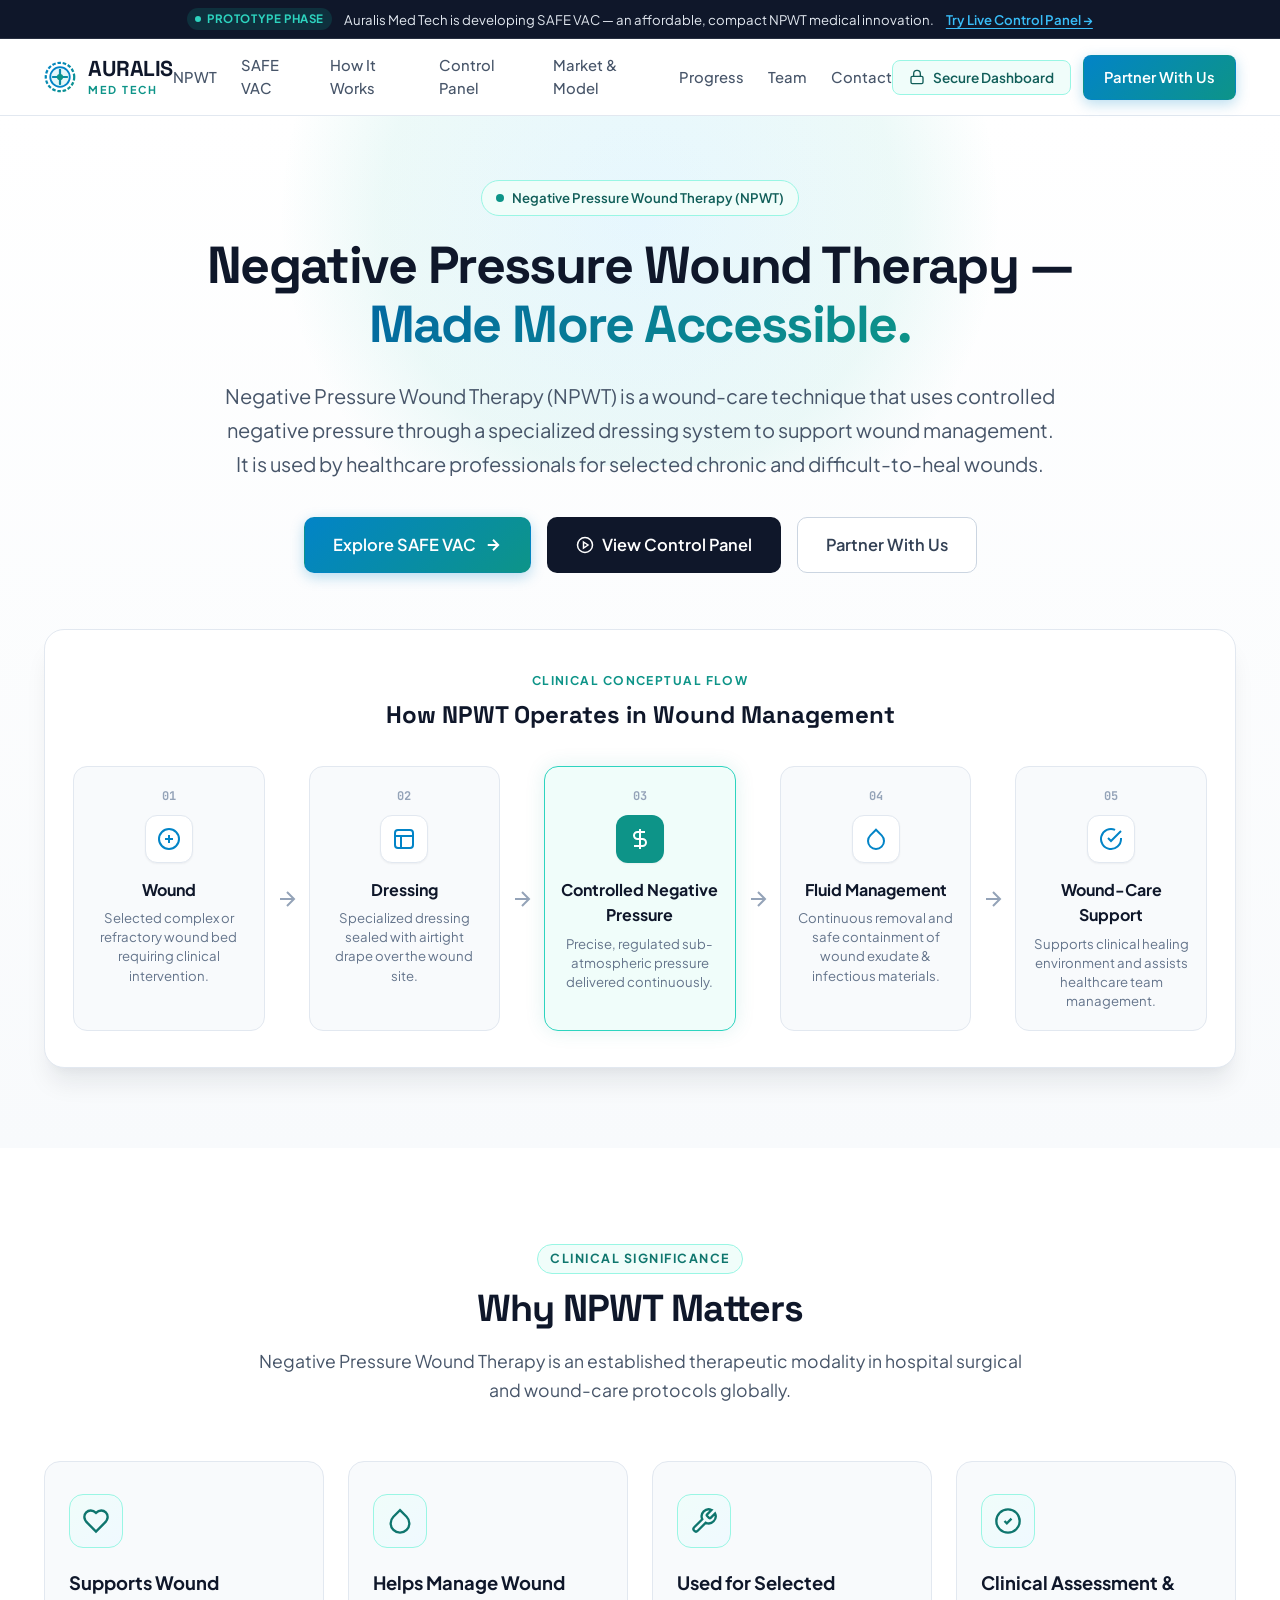
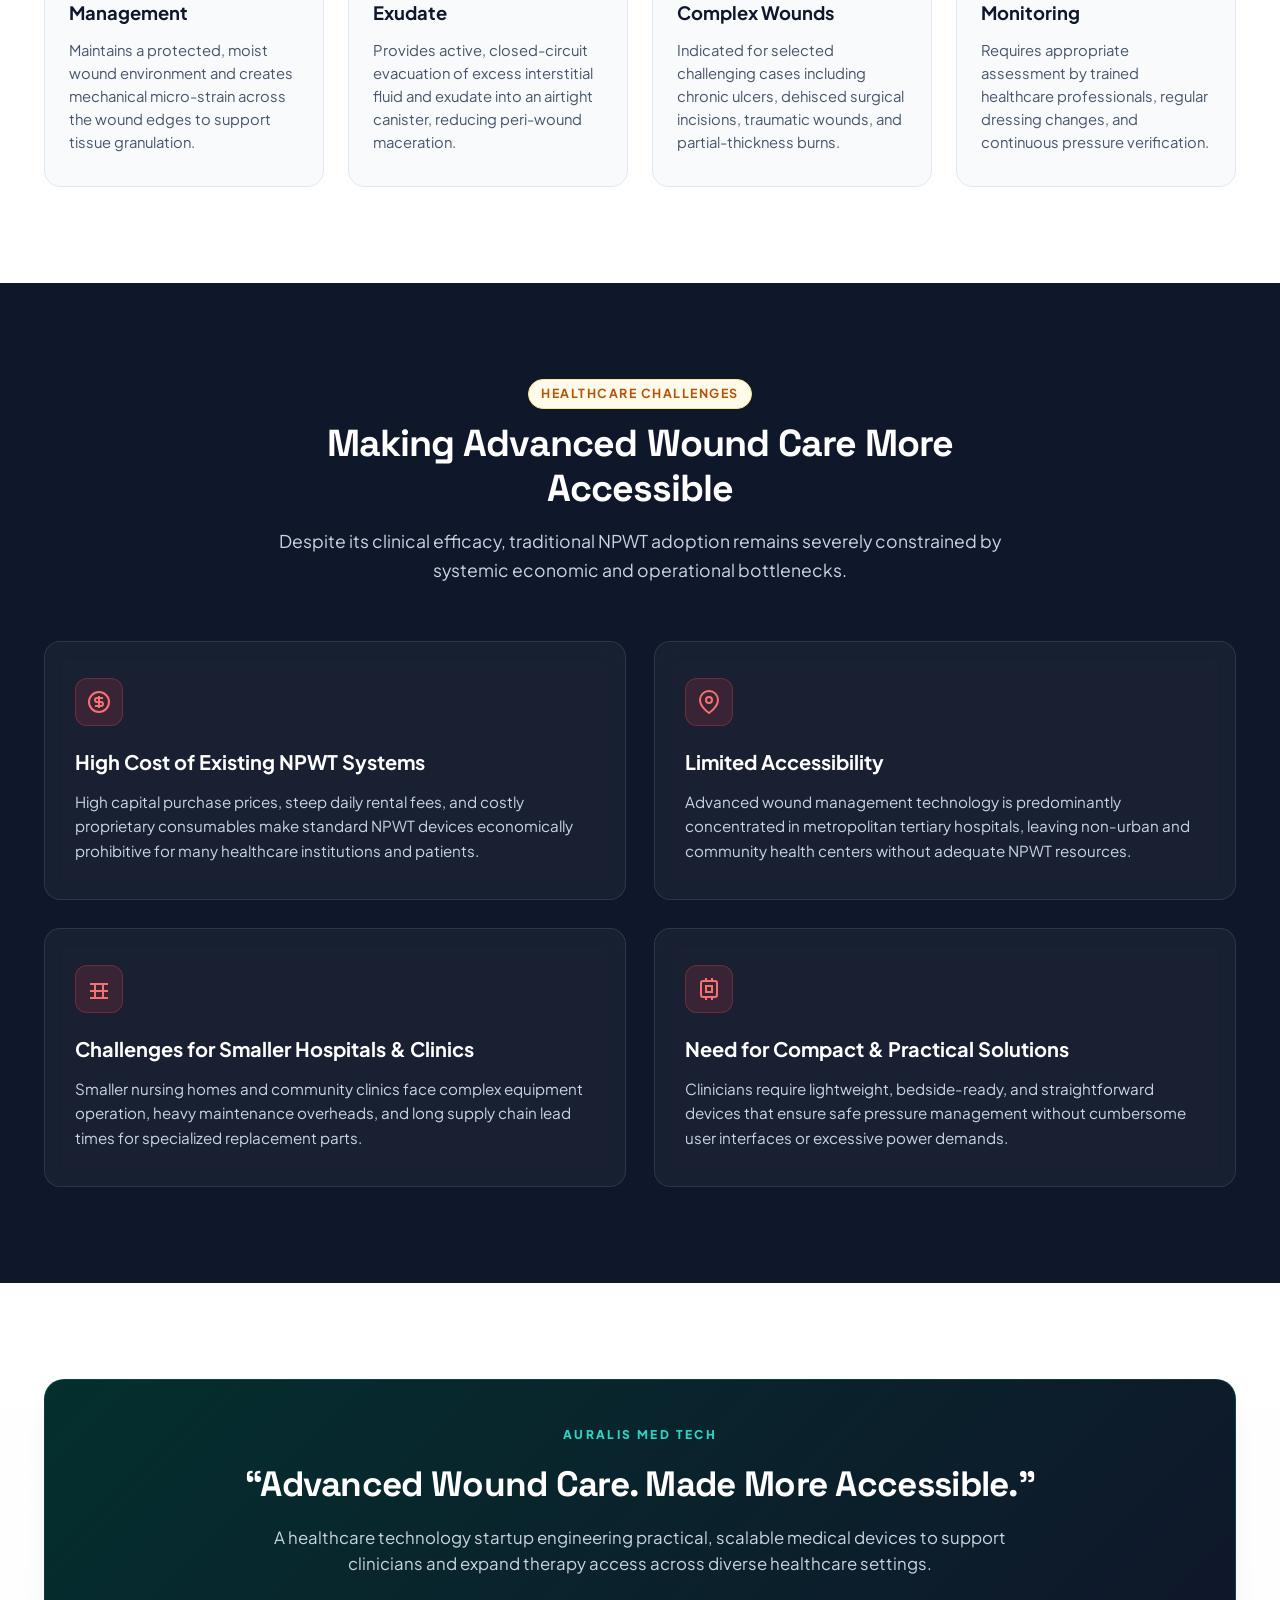
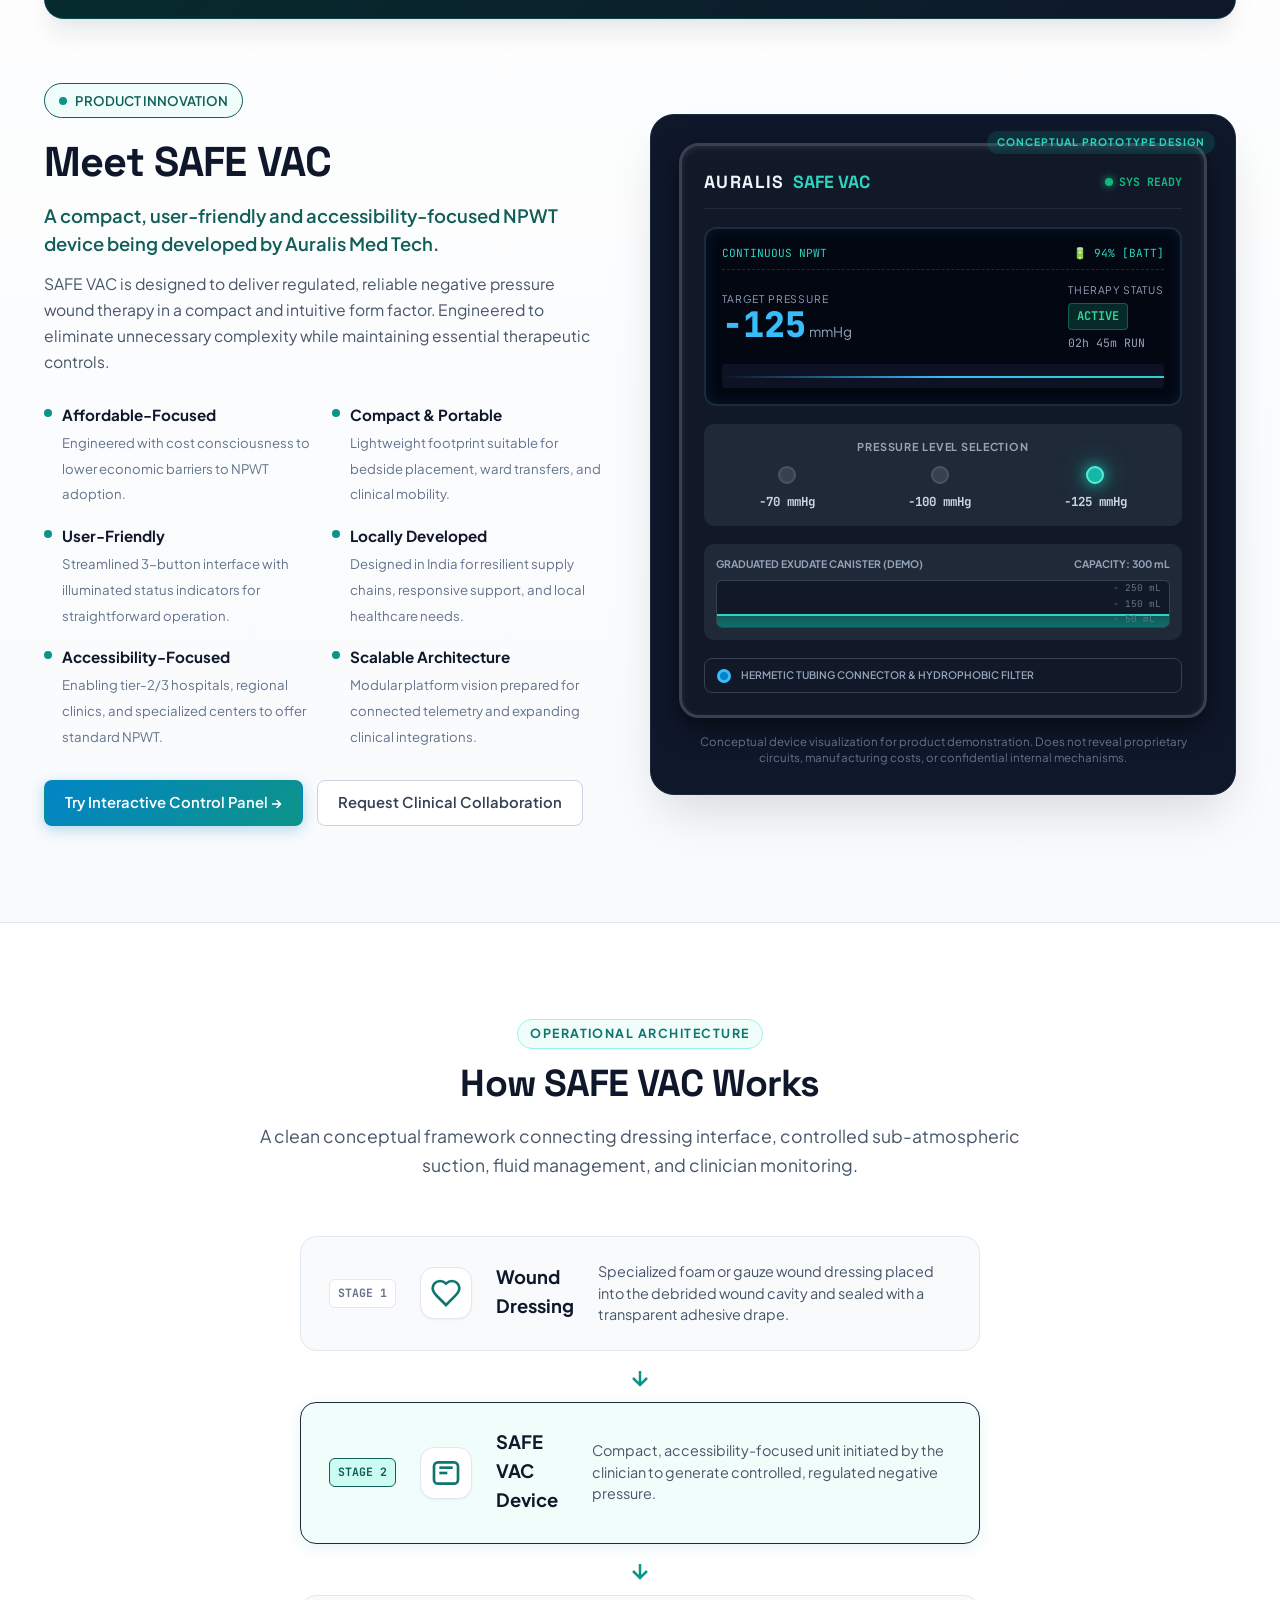
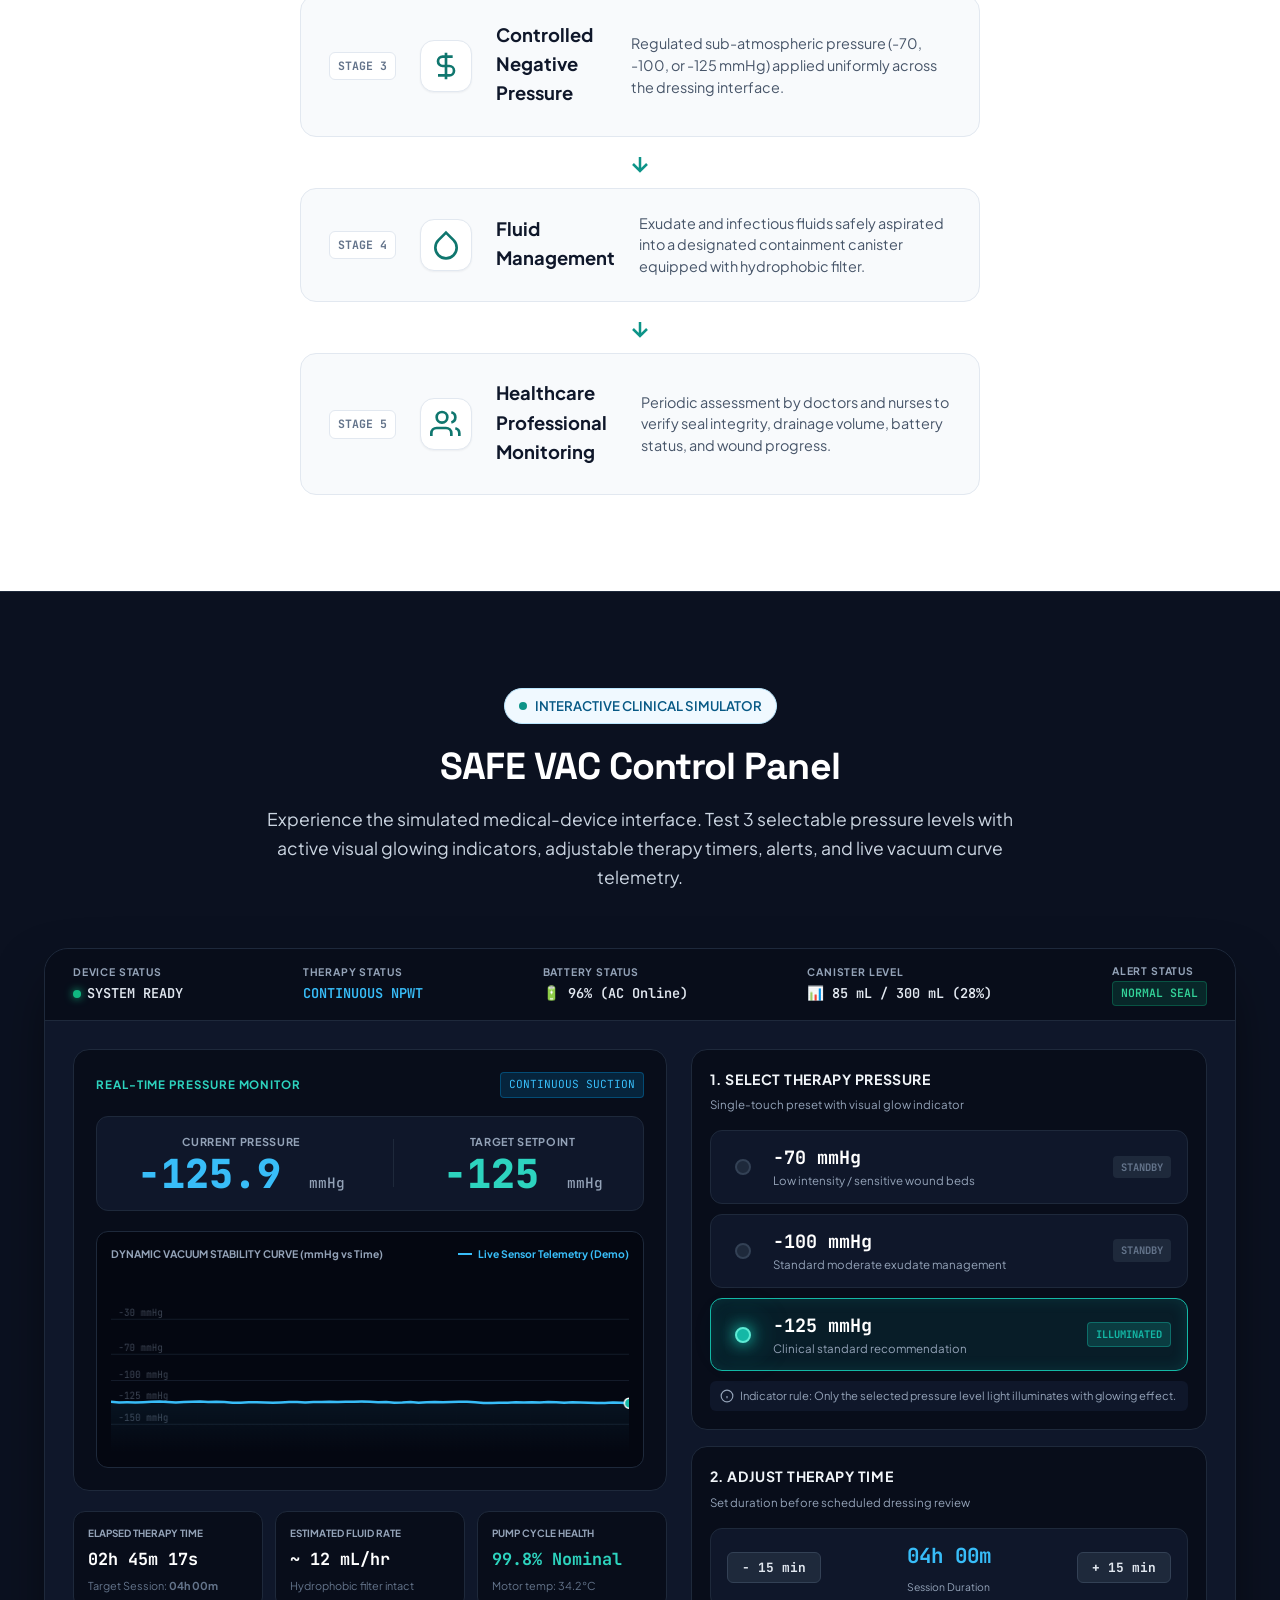
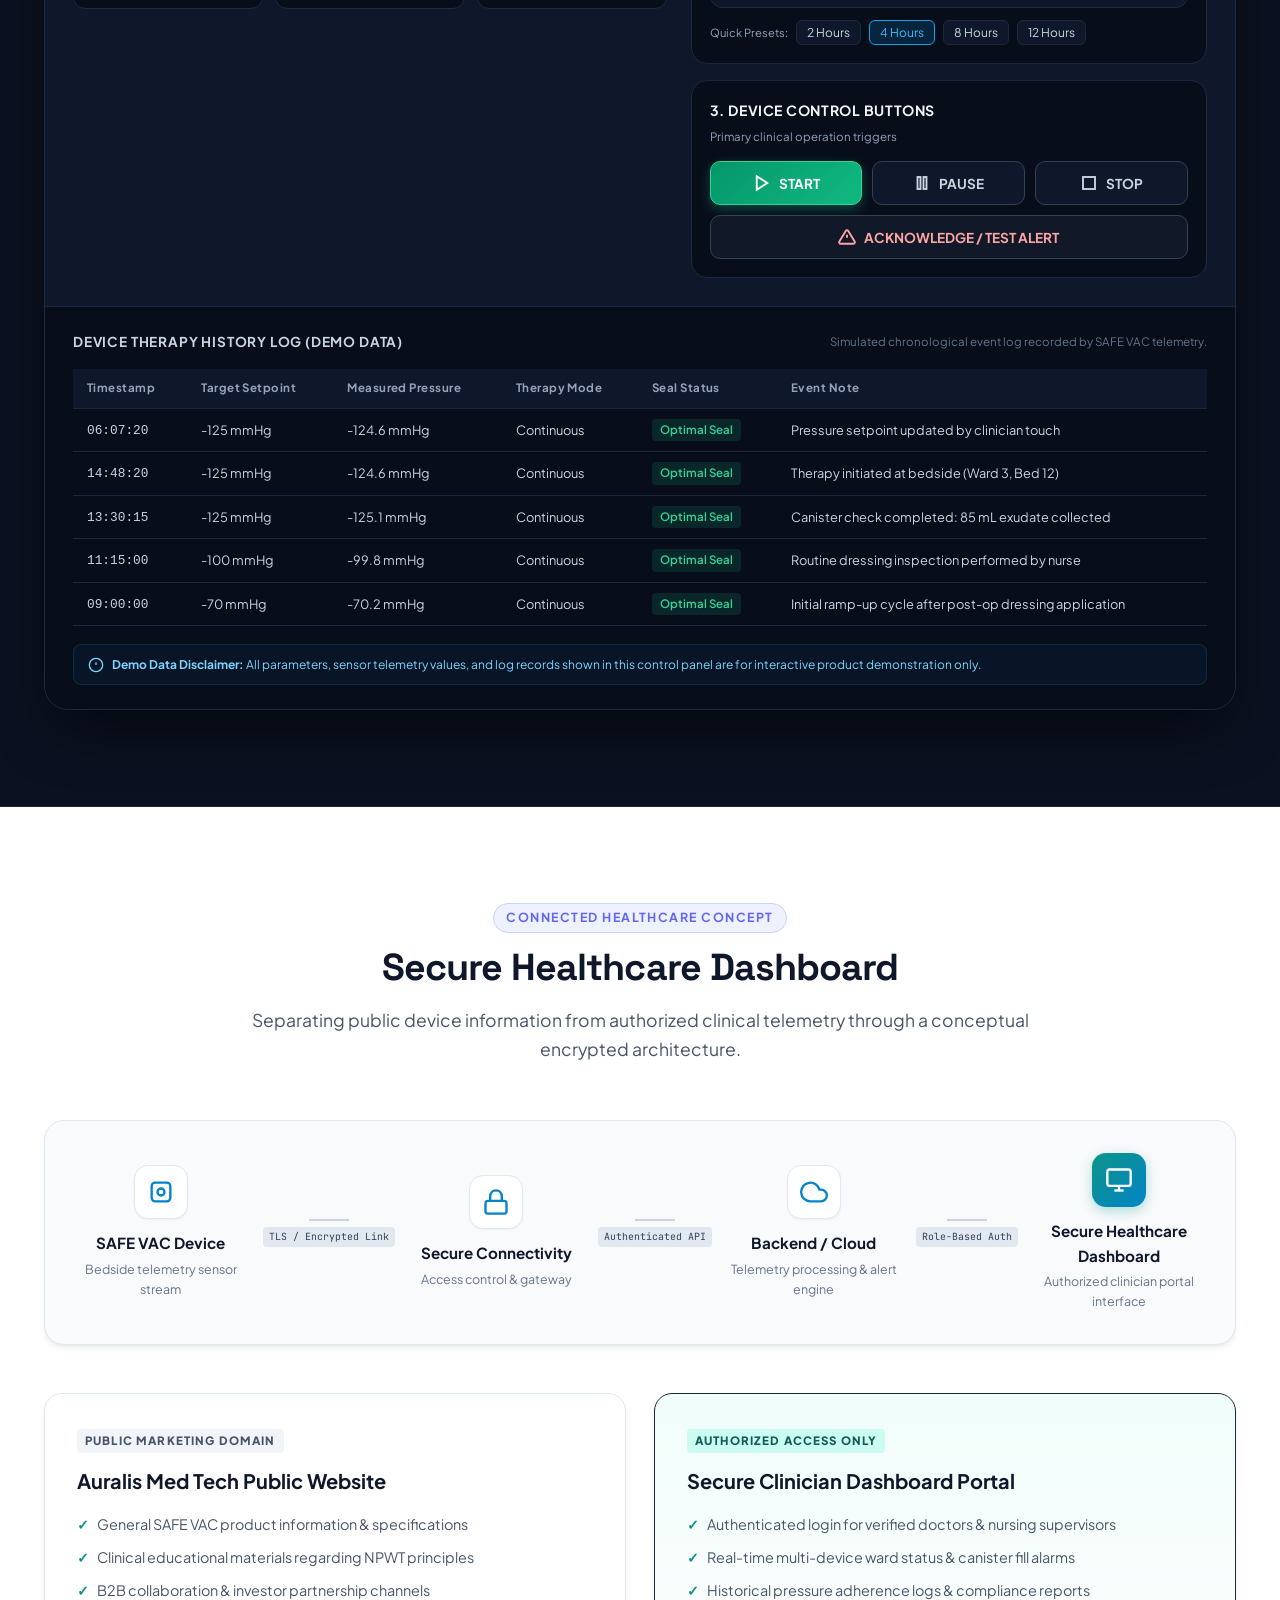
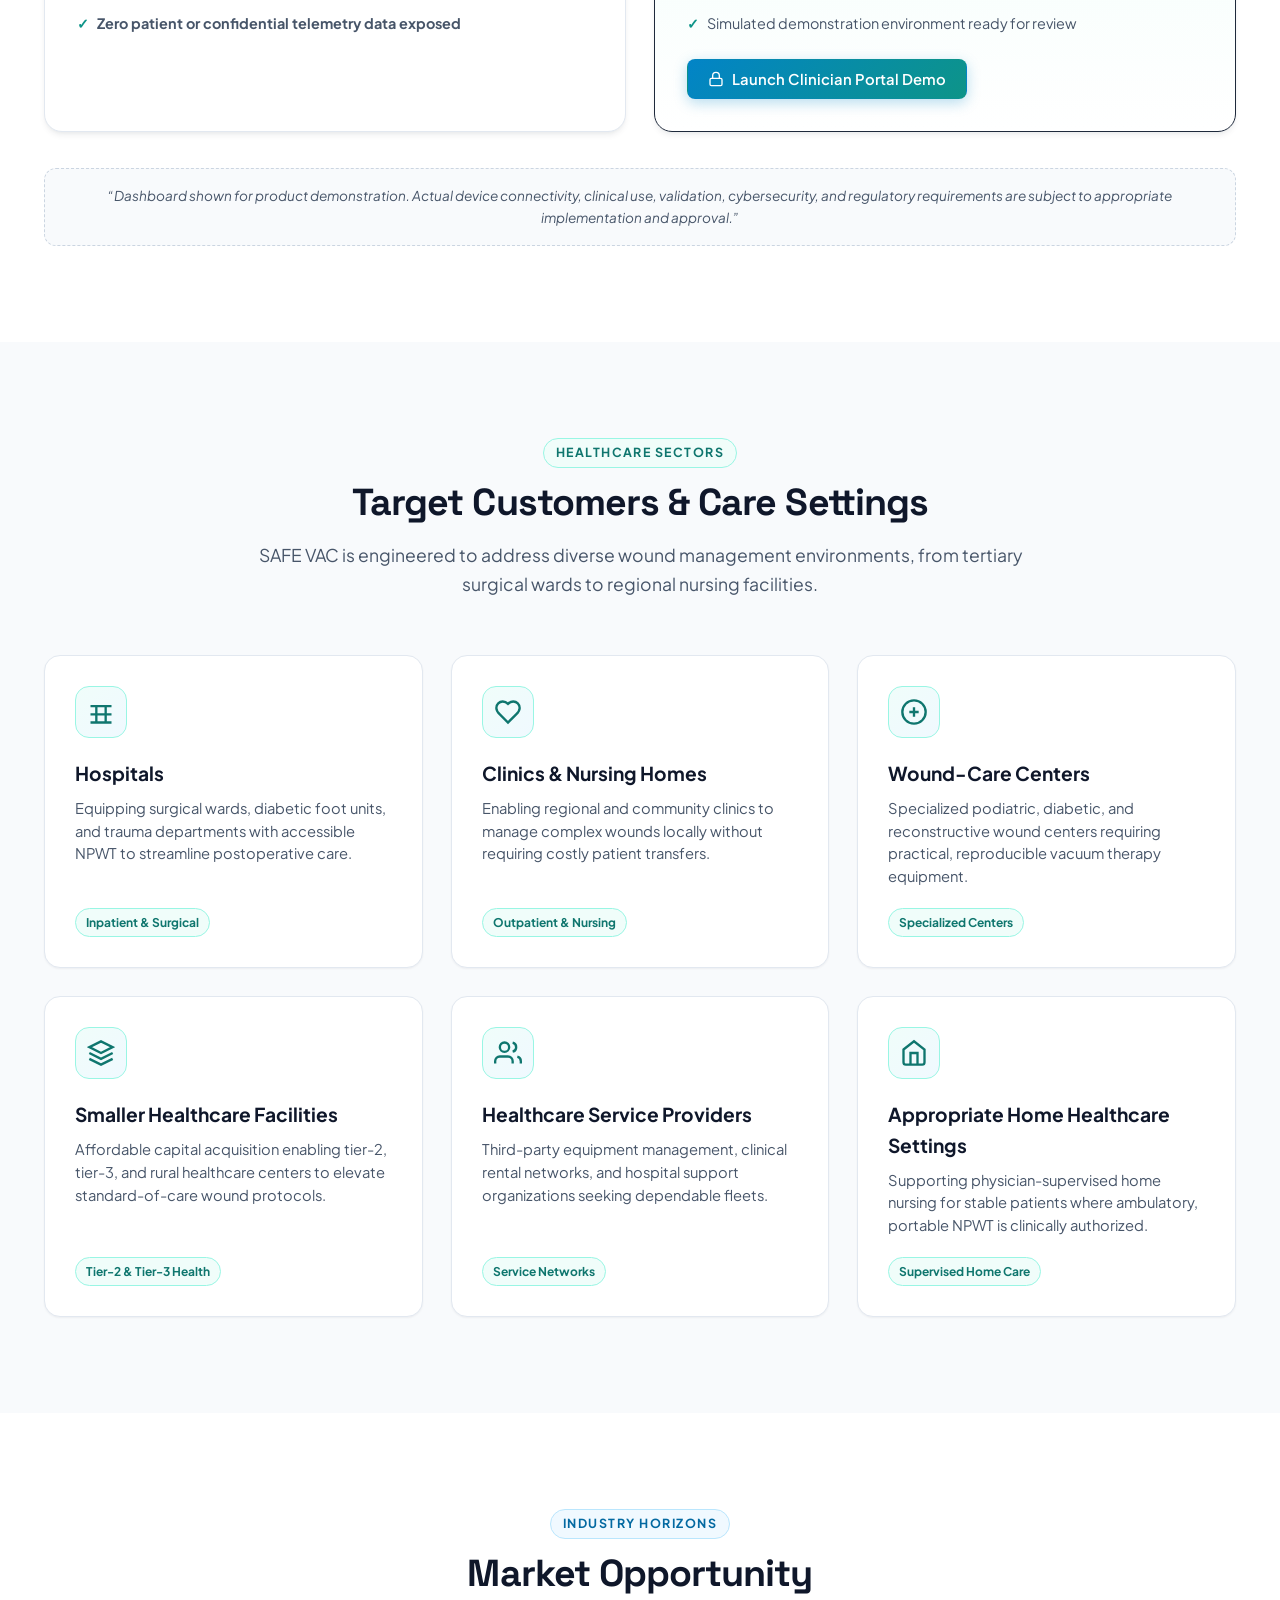
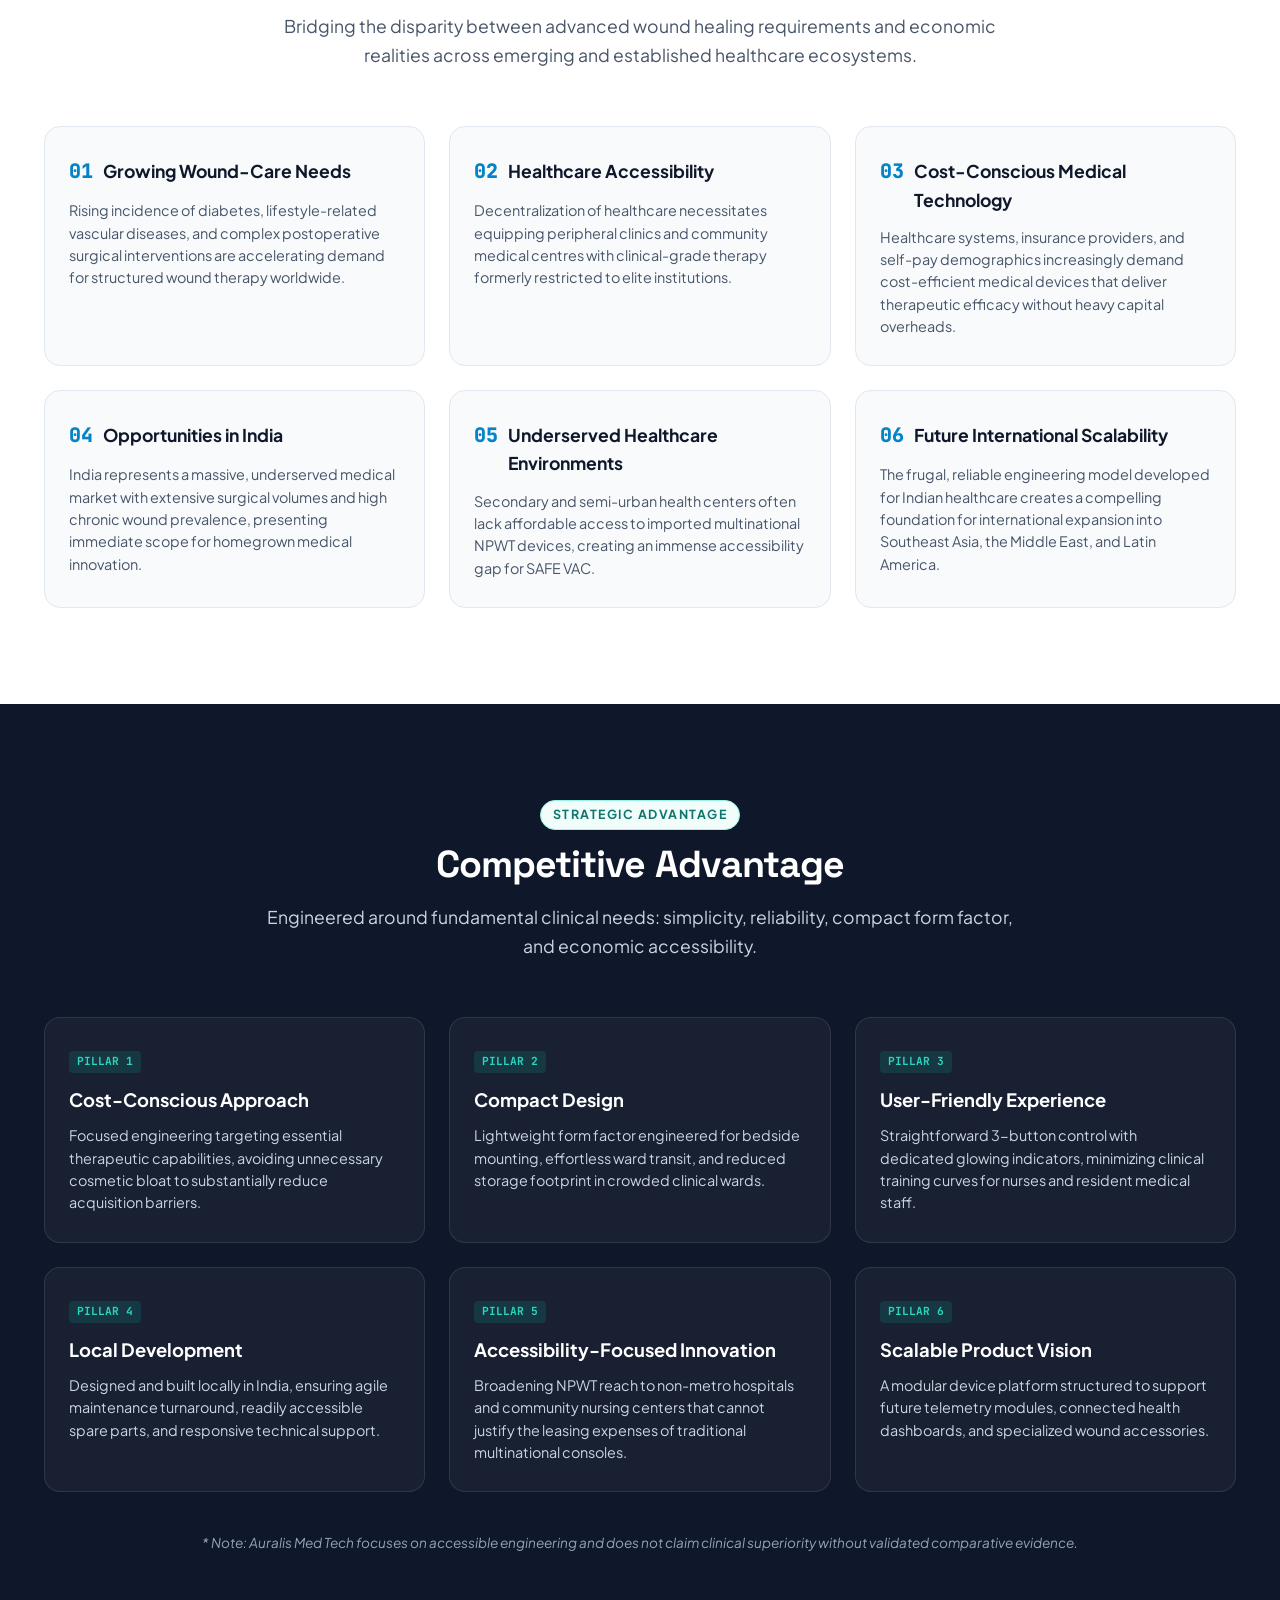
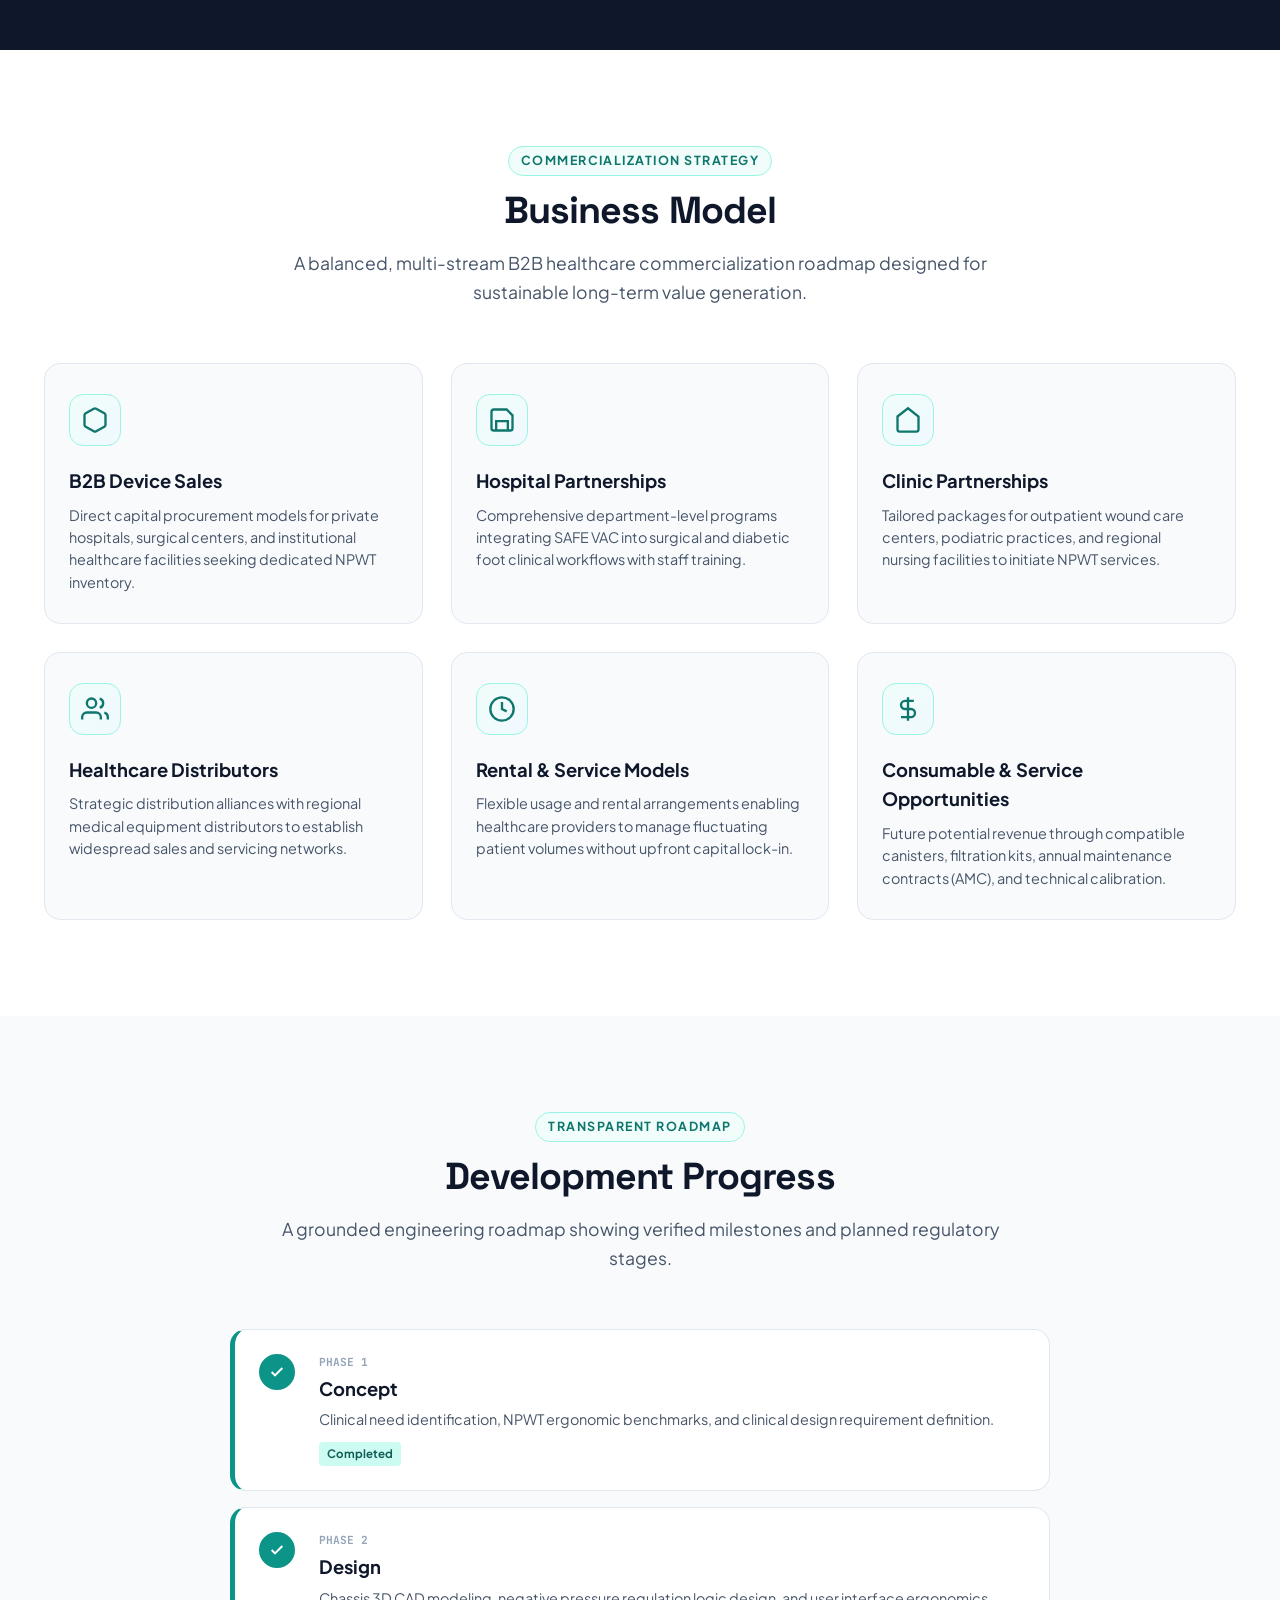
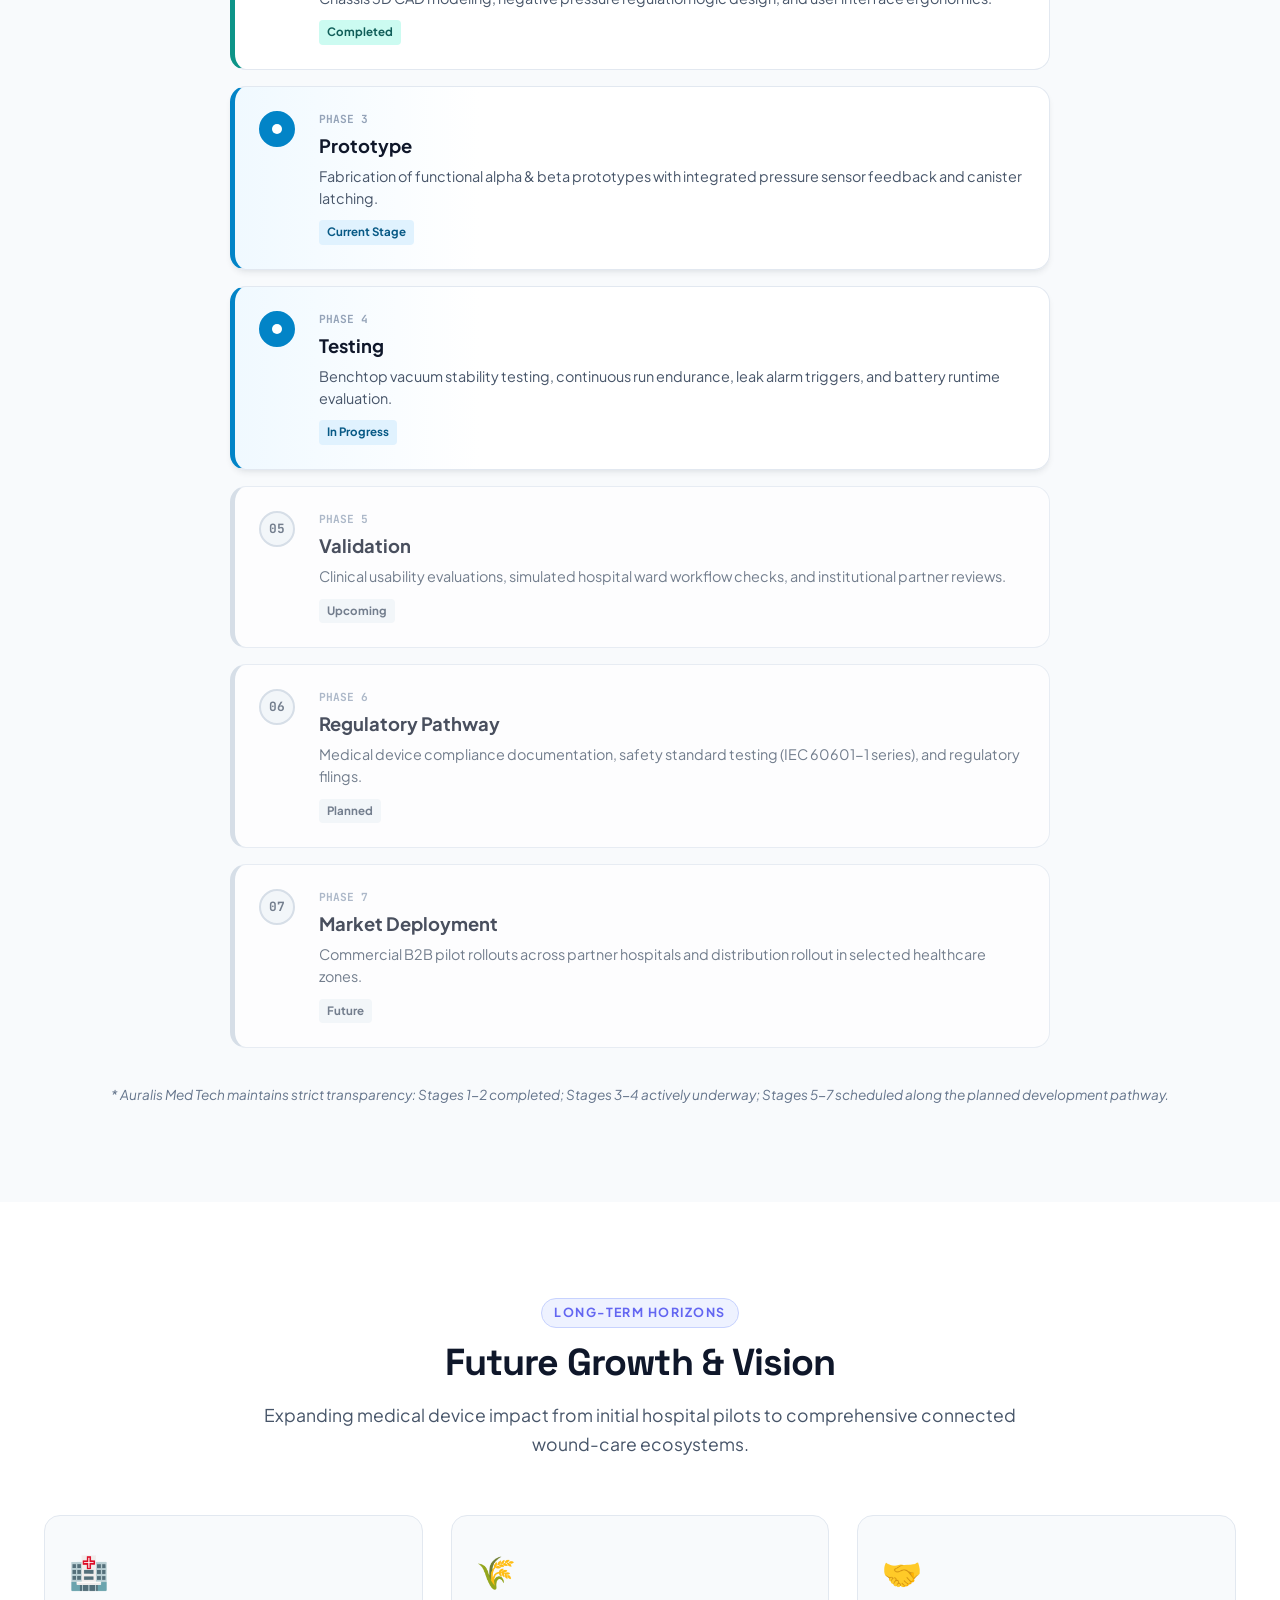
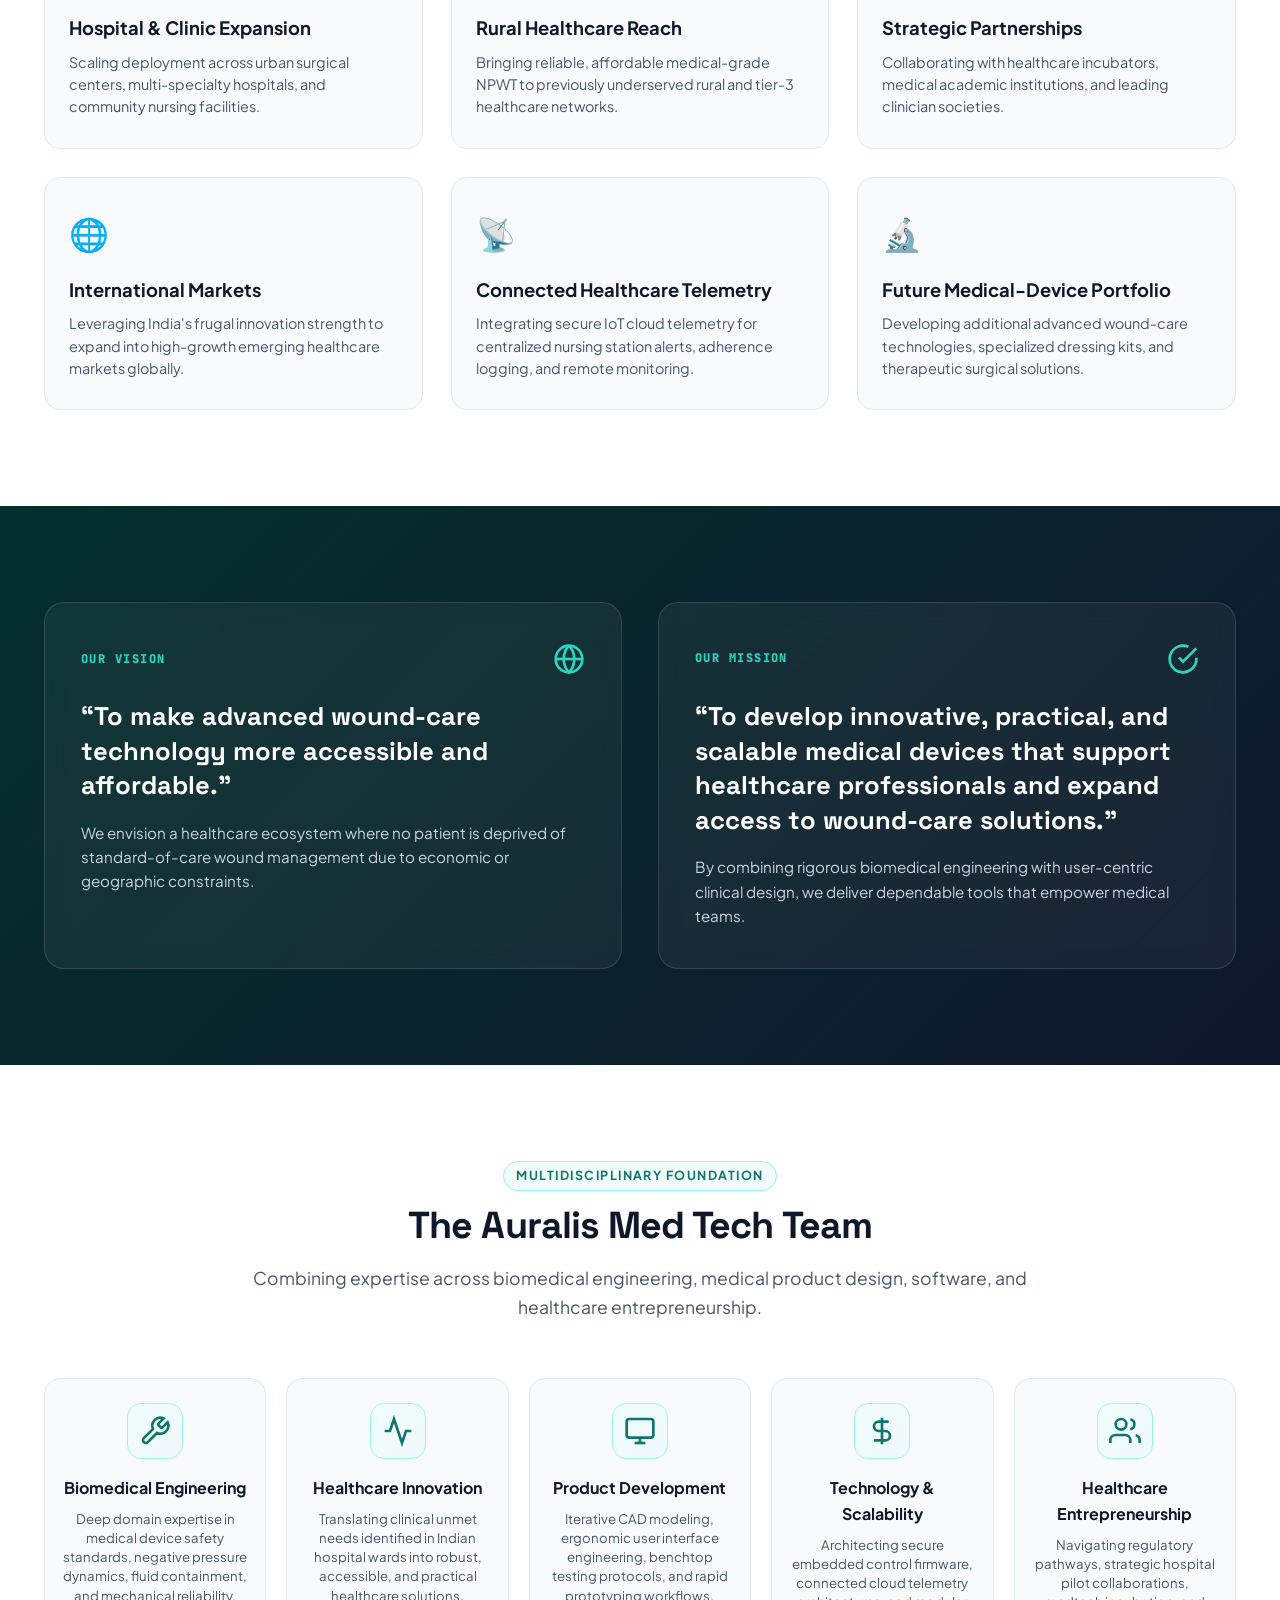
==== commit 6fe7db4a: "Add files via upload" ====
--- a/index.html
+++ b/index.html
@@ -1,1796 +1,1796 @@
-<!DOCTYPE html>
-<html lang="en">
-<head>
-  <meta charset="UTF-8">
-  <meta name="viewport" content="width=device-width, initial-scale=1.0">
-  <title>Auralis Med Tech | SAFE VAC – Advanced Wound Care. Made More Accessible.</title>
-  <meta name="description" content="Auralis Med Tech is developing SAFE VAC, a compact, affordable, and accessibility-focused Negative Pressure Wound Therapy (NPWT) device designed for hospitals, clinics, and healthcare providers.">
-  <link rel="preconnect" href="https://fonts.googleapis.com">
-  <link rel="preconnect" href="https://fonts.gstatic.com" crossorigin>
-  <link href="https://fonts.googleapis.com/css2?family=Plus+Jakarta+Sans:ital,wght@0,300;0,400;0,500;0,600;0,700;0,800;1,400&family=Space+Grotesk:wght@500;600;700&family=JetBrains+Mono:wght@400;500;700&display=swap" rel="stylesheet">
-  <link rel="stylesheet" href="styles.css">
-</head>
-<body>
-
-  <!-- Top Announcement Bar -->
-  <div class="top-announcement">
-    <div class="container announcement-inner">
-      <span class="announcement-tag"><span class="pulse-dot"></span> PROTOTYPE PHASE</span>
-      <span class="announcement-text">Auralis Med Tech is developing SAFE VAC — an affordable, compact NPWT medical innovation.</span>
-      <a href="#control-panel" class="announcement-link">Try Live Control Panel &rarr;</a>
-    </div>
-  </div>
-
-  <!-- Navigation Header -->
-  <header class="navbar" id="navbar">
-    <div class="container nav-container">
-      <a href="#home" class="brand-logo" aria-label="Auralis Med Tech Home">
-        <div class="logo-mark">
-          <svg width="32" height="32" viewBox="0 0 36 36" fill="none" xmlns="http://www.w3.org/2000/svg">
-            <circle cx="18" cy="18" r="16" stroke="url(#nav-grad)" stroke-width="2.5" stroke-dasharray="4 2"/>
-            <circle cx="18" cy="18" r="11" fill="url(#nav-grad-fill)" fill-opacity="0.12" stroke="#0284C7" stroke-width="2"/>
-            <path d="M18 10V26M10 18H26" stroke="url(#nav-grad)" stroke-width="2.5" stroke-linecap="round"/>
-            <circle cx="18" cy="18" r="3.5" fill="#0D9488"/>
-            <defs>
-              <linearGradient id="nav-grad" x1="2" y1="2" x2="34" y2="34" gradientUnits="userSpaceOnUse">
-                <stop stop-color="#0284C7"/>
-                <stop offset="1" stop-color="#0D9488"/>
-              </linearGradient>
-              <linearGradient id="nav-grad-fill" x1="7" y1="7" x2="29" y2="29" gradientUnits="userSpaceOnUse">
-                <stop stop-color="#38BDF8"/>
-                <stop offset="1" stop-color="#14B8A6"/>
-              </linearGradient>
-            </defs>
-          </svg>
-        </div>
-        <div class="logo-text-group">
-          <span class="logo-title">AURALIS</span>
-          <span class="logo-subtitle">MED TECH</span>
-        </div>
-      </a>
-
-      <nav class="nav-menu" id="navMenu">
-        <a href="#npwt-intro" class="nav-link">NPWT</a>
-        <a href="#safe-vac" class="nav-link">SAFE VAC</a>
-        <a href="#how-it-works" class="nav-link">How It Works</a>
-        <a href="#control-panel" class="nav-link">Control Panel</a>
-        <a href="#market" class="nav-link">Market & Model</a>
-        <a href="#progress" class="nav-link">Progress</a>
-        <a href="#team" class="nav-link">Team</a>
-        <a href="#contact" class="nav-link">Contact</a>
-      </nav>
-
-      <div class="nav-actions">
-        <button class="btn btn-outline-teal" onclick="openSecureModal()" aria-label="Open Secure Healthcare Dashboard">
-          <svg width="16" height="16" viewBox="0 0 24 24" fill="none" stroke="currentColor" stroke-width="2"><rect x="3" y="11" width="18" height="11" rx="2" ry="2"/><path d="M7 11V7a5 5 0 0 1 10 0v4"/></svg>
-          <span>Secure Dashboard</span>
-        </button>
-        <a href="#contact" class="btn btn-primary btn-nav-cta">Partner With Us</a>
-        <button class="mobile-toggle" id="mobileToggle" aria-label="Toggle navigation menu">
-          <span></span>
-          <span></span>
-          <span></span>
-        </button>
-      </div>
-    </div>
-  </header>
-
-  <main>
-    <!-- ==================================================
-         1. NPWT INTRODUCTION (HERO)
-         ================================================== -->
-    <section class="hero-section" id="npwt-intro">
-      <div class="hero-backdrop-glow"></div>
-      <div class="container hero-container">
-        
-        <div class="hero-header text-center">
-          <div class="pill-badge">
-            <span class="pill-dot"></span>
-            <span>Negative Pressure Wound Therapy (NPWT)</span>
-          </div>
-          <h1 class="hero-title">
-            Negative Pressure Wound Therapy — <br>
-            <span class="gradient-text">Made More Accessible.</span>
-          </h1>
-          <p class="hero-intro-text">
-            Negative Pressure Wound Therapy (NPWT) is a wound-care technique that uses controlled negative pressure through a specialized dressing system to support wound management. It is used by healthcare professionals for selected chronic and difficult-to-heal wounds.
-          </p>
-
-          <div class="hero-cta-group">
-            <a href="#safe-vac" class="btn btn-primary btn-lg">
-              <span>Explore SAFE VAC</span>
-              <svg width="18" height="18" viewBox="0 0 24 24" fill="none" stroke="currentColor" stroke-width="2.5"><path d="M5 12h14M12 5l7 7-7 7"/></svg>
-            </a>
-            <a href="#control-panel" class="btn btn-secondary btn-lg">
-              <svg width="18" height="18" viewBox="0 0 24 24" fill="none" stroke="currentColor" stroke-width="2"><circle cx="12" cy="12" r="10"/><polygon points="10 8 16 12 10 16 10 8"/></svg>
-              <span>View Control Panel</span>
-            </a>
-            <a href="#contact" class="btn btn-outline-dark btn-lg">
-              <span>Partner With Us</span>
-            </a>
-          </div>
-        </div>
-
-        <!-- Clean 5-Stage Visual Flow -->
-        <div class="flow-container">
-          <div class="flow-header text-center">
-            <span class="flow-eyebrow">CLINICAL CONCEPTUAL FLOW</span>
-            <h3 class="flow-title">How NPWT Operates in Wound Management</h3>
-          </div>
-
-          <div class="npwt-flow-grid">
-            <div class="flow-step">
-              <div class="step-num">01</div>
-              <div class="step-icon-box">
-                <svg width="24" height="24" viewBox="0 0 24 24" fill="none" stroke="currentColor" stroke-width="2"><circle cx="12" cy="12" r="10"/><path d="M8 12h8M12 8v8"/></svg>
-              </div>
-              <div class="step-content">
-                <h4>Wound</h4>
-                <p>Selected complex or refractory wound bed requiring clinical intervention.</p>
-              </div>
-            </div>
-
-            <div class="flow-connector">
-              <svg width="24" height="24" viewBox="0 0 24 24" fill="none" stroke="currentColor" stroke-width="2"><path d="M5 12h14M12 5l7 7-7 7"/></svg>
-            </div>
-
-            <div class="flow-step">
-              <div class="step-num">02</div>
-              <div class="step-icon-box">
-                <svg width="24" height="24" viewBox="0 0 24 24" fill="none" stroke="currentColor" stroke-width="2"><rect x="3" y="3" width="18" height="18" rx="3"/><path d="M3 9h18M9 21V9"/></svg>
-              </div>
-              <div class="step-content">
-                <h4>Dressing</h4>
-                <p>Specialized dressing sealed with airtight drape over the wound site.</p>
-              </div>
-            </div>
-
-            <div class="flow-connector">
-              <svg width="24" height="24" viewBox="0 0 24 24" fill="none" stroke="currentColor" stroke-width="2"><path d="M5 12h14M12 5l7 7-7 7"/></svg>
-            </div>
-
-            <div class="flow-step highlight-step">
-              <div class="step-num">03</div>
-              <div class="step-icon-box highlight-icon">
-                <svg width="24" height="24" viewBox="0 0 24 24" fill="none" stroke="currentColor" stroke-width="2"><path d="M12 2v20M17 5H9.5a3.5 3.5 0 0 0 0 7h5a3.5 3.5 0 0 1 0 7H6"/></svg>
-              </div>
-              <div class="step-content">
-                <h4>Controlled Negative Pressure</h4>
-                <p>Precise, regulated sub-atmospheric pressure delivered continuously.</p>
-              </div>
-            </div>
-
-            <div class="flow-connector">
-              <svg width="24" height="24" viewBox="0 0 24 24" fill="none" stroke="currentColor" stroke-width="2"><path d="M5 12h14M12 5l7 7-7 7"/></svg>
-            </div>
-
-            <div class="flow-step">
-              <div class="step-num">04</div>
-              <div class="step-icon-box">
-                <svg width="24" height="24" viewBox="0 0 24 24" fill="none" stroke="currentColor" stroke-width="2"><path d="M12 2.69l5.66 5.66a8 8 0 1 1-11.31 0z"/></svg>
-              </div>
-              <div class="step-content">
-                <h4>Fluid Management</h4>
-                <p>Continuous removal and safe containment of wound exudate & infectious materials.</p>
-              </div>
-            </div>
-
-            <div class="flow-connector">
-              <svg width="24" height="24" viewBox="0 0 24 24" fill="none" stroke="currentColor" stroke-width="2"><path d="M5 12h14M12 5l7 7-7 7"/></svg>
-            </div>
-
-            <div class="flow-step">
-              <div class="step-num">05</div>
-              <div class="step-icon-box">
-                <svg width="24" height="24" viewBox="0 0 24 24" fill="none" stroke="currentColor" stroke-width="2"><path d="M22 11.08V12a10 10 0 1 1-5.93-9.14"/><polyline points="22 4 12 14.01 9 11.01"/></svg>
-              </div>
-              <div class="step-content">
-                <h4>Wound-Care Support</h4>
-                <p>Supports clinical healing environment and assists healthcare team management.</p>
-              </div>
-            </div>
-          </div>
-        </div>
-
-      </div>
-    </section>
-
-    <!-- ==================================================
-         2. WHY NPWT MATTERS
-         ================================================== -->
-    <section class="section section-why-npwt" id="why-npwt">
-      <div class="container">
-        <div class="section-header text-center">
-          <span class="section-tag">CLINICAL SIGNIFICANCE</span>
-          <h2 class="section-heading">Why NPWT Matters</h2>
-          <p class="section-subtext">Negative Pressure Wound Therapy is an established therapeutic modality in hospital surgical and wound-care protocols globally.</p>
-        </div>
-
-        <div class="grid-4">
-          <div class="benefit-card">
-            <div class="benefit-icon-wrapper">
-              <svg width="28" height="28" viewBox="0 0 24 24" fill="none" stroke="currentColor" stroke-width="2"><path d="M19 14c1.49-1.46 3-3.21 3-5.5A5.5 5.5 0 0 0 16.5 3c-1.76 0-3 .5-4.5 2-1.5-1.5-2.74-2-4.5-2A5.5 5.5 0 0 0 2 8.5c0 2.3 1.5 4.05 3 5.5l7 7Z"/></svg>
-            </div>
-            <h3>Supports Wound Management</h3>
-            <p>Maintains a protected, moist wound environment and creates mechanical micro-strain across the wound edges to support tissue granulation.</p>
-          </div>
-
-          <div class="benefit-card">
-            <div class="benefit-icon-wrapper">
-              <svg width="28" height="28" viewBox="0 0 24 24" fill="none" stroke="currentColor" stroke-width="2"><path d="M12 2.69l5.66 5.66a8 8 0 1 1-11.31 0z"/></svg>
-            </div>
-            <h3>Helps Manage Wound Exudate</h3>
-            <p>Provides active, closed-circuit evacuation of excess interstitial fluid and exudate into an airtight canister, reducing peri-wound maceration.</p>
-          </div>
-
-          <div class="benefit-card">
-            <div class="benefit-icon-wrapper">
-              <svg width="28" height="28" viewBox="0 0 24 24" fill="none" stroke="currentColor" stroke-width="2"><path d="M14.7 6.3a1 1 0 0 0 0 1.4l1.6 1.6a1 1 0 0 0 1.4 0l3.77-3.77a6 6 0 0 1-7.94 7.94l-6.91 6.91a2.12 2.12 0 0 1-3-3l6.91-6.91a6 6 0 0 1 7.94-7.94l-3.76 3.76z"/></svg>
-            </div>
-            <h3>Used for Selected Complex Wounds</h3>
-            <p>Indicated for selected challenging cases including chronic ulcers, dehisced surgical incisions, traumatic wounds, and partial-thickness burns.</p>
-          </div>
-
-          <div class="benefit-card">
-            <div class="benefit-icon-wrapper">
-              <svg width="28" height="28" viewBox="0 0 24 24" fill="none" stroke="currentColor" stroke-width="2"><path d="M9 12l2 2 4-4"/><circle cx="12" cy="12" r="10"/></svg>
-            </div>
-            <h3>Clinical Assessment & Monitoring</h3>
-            <p>Requires appropriate assessment by trained healthcare professionals, regular dressing changes, and continuous pressure verification.</p>
-          </div>
-        </div>
-      </div>
-    </section>
-
-    <!-- ==================================================
-         3. THE PROBLEM
-         ================================================== -->
-    <section class="section section-problem" id="problem">
-      <div class="container">
-        <div class="section-header text-center">
-          <span class="section-tag section-tag-warning">HEALTHCARE CHALLENGES</span>
-          <h2 class="section-heading">Making Advanced Wound Care More Accessible</h2>
-          <p class="section-subtext">Despite its clinical efficacy, traditional NPWT adoption remains severely constrained by systemic economic and operational bottlenecks.</p>
-        </div>
-
-        <div class="problem-grid">
-          <div class="problem-card">
-            <div class="problem-icon">
-              <svg width="24" height="24" viewBox="0 0 24 24" fill="none" stroke="currentColor" stroke-width="2"><circle cx="12" cy="12" r="10"/><path d="M16 8h-6a2 2 0 1 0 0 4h4a2 2 0 1 1 0 4H8M12 18V6"/></svg>
-            </div>
-            <h3>High Cost of Existing NPWT Systems</h3>
-            <p>High capital purchase prices, steep daily rental fees, and costly proprietary consumables make standard NPWT devices economically prohibitive for many healthcare institutions and patients.</p>
-          </div>
-
-          <div class="problem-card">
-            <div class="problem-icon">
-              <svg width="24" height="24" viewBox="0 0 24 24" fill="none" stroke="currentColor" stroke-width="2"><path d="M21 10c0 7-9 13-9 13s-9-6-9-13a9 9 0 0 1 18 0z"/><circle cx="12" cy="10" r="3"/></svg>
-            </div>
-            <h3>Limited Accessibility</h3>
-            <p>Advanced wound management technology is predominantly concentrated in metropolitan tertiary hospitals, leaving non-urban and community health centers without adequate NPWT resources.</p>
-          </div>
-
-          <div class="problem-card">
-            <div class="problem-icon">
-              <svg width="24" height="24" viewBox="0 0 24 24" fill="none" stroke="currentColor" stroke-width="2"><path d="M3 21h18M3 7h18M3 14h18M8 21V7M16 21V7"/></svg>
-            </div>
-            <h3>Challenges for Smaller Hospitals & Clinics</h3>
-            <p>Smaller nursing homes and community clinics face complex equipment operation, heavy maintenance overheads, and long supply chain lead times for specialized replacement parts.</p>
-          </div>
-
-          <div class="problem-card">
-            <div class="problem-icon">
-              <svg width="24" height="24" viewBox="0 0 24 24" fill="none" stroke="currentColor" stroke-width="2"><rect x="4" y="4" width="16" height="16" rx="2"/><rect x="9" y="9" width="6" height="6"/><line x1="9" y1="1" x2="9" y2="4"/><line x1="15" y1="1" x2="15" y2="4"/><line x1="9" y1="20" x2="9" y2="23"/><line x1="15" y1="20" x2="15" y2="23"/></svg>
-            </div>
-            <h3>Need for Compact & Practical Solutions</h3>
-            <p>Clinicians require lightweight, bedside-ready, and straightforward devices that ensure safe pressure management without cumbersome user interfaces or excessive power demands.</p>
-          </div>
-        </div>
-      </div>
-    </section>
-
-    <!-- ==================================================
-         4. AURALIS MED TECH & 5. MEET SAFE VAC
-         ================================================== -->
-    <section class="section section-safe-vac" id="safe-vac">
-      <div class="container">
-        
-        <div class="company-intro-banner">
-          <div class="company-badge">AURALIS MED TECH</div>
-          <p class="company-core-message">“Advanced Wound Care. Made More Accessible.”</p>
-          <p class="company-sub-message">A healthcare technology startup engineering practical, scalable medical devices to support clinicians and expand therapy access across diverse healthcare settings.</p>
-        </div>
-
-        <div class="safe-vac-showcase">
-          <div class="showcase-content">
-            <div class="pill-badge pill-badge-teal">
-              <span class="pill-dot"></span>
-              <span>PRODUCT INNOVATION</span>
-            </div>
-            <h2 class="showcase-title">Meet SAFE VAC</h2>
-            <p class="showcase-lead">
-              A compact, user-friendly and accessibility-focused NPWT device being developed by Auralis Med Tech.
-            </p>
-            <p class="showcase-body">
-              SAFE VAC is designed to deliver regulated, reliable negative pressure wound therapy in a compact and intuitive form factor. Engineered to eliminate unnecessary complexity while maintaining essential therapeutic controls.
-            </p>
-
-            <div class="solution-pillars-grid">
-              <div class="pillar-item">
-                <div class="pillar-bullet"></div>
-                <div>
-                  <strong>Affordable-Focused</strong>
-                  <span>Engineered with cost consciousness to lower economic barriers to NPWT adoption.</span>
-                </div>
-              </div>
-              <div class="pillar-item">
-                <div class="pillar-bullet"></div>
-                <div>
-                  <strong>Compact & Portable</strong>
-                  <span>Lightweight footprint suitable for bedside placement, ward transfers, and clinical mobility.</span>
-                </div>
-              </div>
-              <div class="pillar-item">
-                <div class="pillar-bullet"></div>
-                <div>
-                  <strong>User-Friendly</strong>
-                  <span>Streamlined 3-button interface with illuminated status indicators for straightforward operation.</span>
-                </div>
-              </div>
-              <div class="pillar-item">
-                <div class="pillar-bullet"></div>
-                <div>
-                  <strong>Locally Developed</strong>
-                  <span>Designed in India for resilient supply chains, responsive support, and local healthcare needs.</span>
-                </div>
-              </div>
-              <div class="pillar-item">
-                <div class="pillar-bullet"></div>
-                <div>
-                  <strong>Accessibility-Focused</strong>
-                  <span>Enabling tier-2/3 hospitals, regional clinics, and specialized centers to offer standard NPWT.</span>
-                </div>
-              </div>
-              <div class="pillar-item">
-                <div class="pillar-bullet"></div>
-                <div>
-                  <strong>Scalable Architecture</strong>
-                  <span>Modular platform vision prepared for connected telemetry and expanding clinical integrations.</span>
-                </div>
-              </div>
-            </div>
-
-            <div class="showcase-cta">
-              <a href="#control-panel" class="btn btn-primary">Try Interactive Control Panel &rarr;</a>
-              <a href="#contact" class="btn btn-outline-dark">Request Clinical Collaboration</a>
-            </div>
-          </div>
-
-          <!-- Professional SAFE VAC Device Visual Rendering -->
-          <div class="showcase-visual">
-            <div class="device-render-frame">
-              <div class="render-badge">CONCEPTUAL PROTOTYPE DESIGN</div>
-              
-              <!-- SAFE VAC Device Chassis Visual Mockup -->
-              <div class="device-chassis">
-                <div class="chassis-bevel">
-                  
-                  <!-- Device Top Header Area -->
-                  <div class="device-header-strip">
-                    <div class="brand-emboss">
-                      <span class="device-brand-name">AURALIS</span>
-                      <span class="device-model-name">SAFE VAC</span>
-                    </div>
-                    <div class="device-power-led-group">
-                      <span class="status-dot-active"></span>
-                      <span class="device-power-text">SYS READY</span>
-                    </div>
-                  </div>
-
-                  <!-- Device Screen / Main Display -->
-                  <div class="device-lcd-display">
-                    <div class="lcd-top">
-                      <span class="lcd-mode-tag">CONTINUOUS NPWT</span>
-                      <span class="lcd-battery-tag">🔋 94% [BATT]</span>
-                    </div>
-                    <div class="lcd-main">
-                      <div class="lcd-val-box">
-                        <span class="lcd-label">TARGET PRESSURE</span>
-                        <span class="lcd-value" id="deviceDisplayTarget">-125</span>
-                        <span class="lcd-unit">mmHg</span>
-                      </div>
-                      <div class="lcd-status-box">
-                        <span class="lcd-label">THERAPY STATUS</span>
-                        <span class="lcd-status-badge status-green" id="deviceDisplayStatus">ACTIVE</span>
-                        <span class="lcd-time" id="deviceDisplayTime">02h 45m RUN</span>
-                      </div>
-                    </div>
-                    <div class="lcd-graph-preview">
-                      <div class="graph-pulse-line"></div>
-                    </div>
-                  </div>
-
-                  <!-- 3 Pressure Selector Buttons with Authentic Indicator Lights -->
-                  <div class="device-hardware-panel">
-                    <span class="panel-section-title">PRESSURE LEVEL SELECTION</span>
-                    <div class="hw-pressure-row">
-                      
-                      <!-- -70 mmHg -->
-                      <div class="hw-pressure-col">
-                        <div class="hw-led" id="hwLed70"></div>
-                        <div class="hw-btn-label">-70 mmHg</div>
-                      </div>
-
-                      <!-- -100 mmHg -->
-                      <div class="hw-pressure-col">
-                        <div class="hw-led" id="hwLed100"></div>
-                        <div class="hw-btn-label">-100 mmHg</div>
-                      </div>
-
-                      <!-- -125 mmHg -->
-                      <div class="hw-pressure-col">
-                        <div class="hw-led active-glow" id="hwLed125"></div>
-                        <div class="hw-btn-label">-125 mmHg</div>
-                      </div>
-                    </div>
-                  </div>
-
-                  <!-- Canister Bay Visual -->
-                  <div class="device-canister-bay">
-                    <div class="canister-header">
-                      <span>GRADUATED EXUDATE CANISTER (DEMO)</span>
-                      <span class="canister-capacity">CAPACITY: 300 mL</span>
-                    </div>
-                    <div class="canister-fluid-tank">
-                      <div class="fluid-level-bar" style="height: 28%;"></div>
-                      <div class="tank-graduations">
-                        <span>- 250 mL</span>
-                        <span>- 150 mL</span>
-                        <span>- 50 mL</span>
-                      </div>
-                    </div>
-                  </div>
-
-                  <!-- Tubing Quick-Connector Port -->
-                  <div class="device-tubing-port">
-                    <div class="port-ring"></div>
-                    <span class="port-text">HERMETIC TUBING CONNECTOR & HYDROPHOBIC FILTER</span>
-                  </div>
-
-                </div>
-              </div>
-
-              <div class="device-disclaimer-note">
-                Conceptual device visualization for product demonstration. Does not reveal proprietary circuits, manufacturing costs, or confidential internal mechanisms.
-              </div>
-            </div>
-          </div>
-
-        </div>
-
-      </div>
-    </section>
-
-    <!-- ==================================================
-         6. HOW SAFE VAC WORKS
-         ================================================== -->
-    <section class="section section-how-it-works" id="how-it-works">
-      <div class="container">
-        <div class="section-header text-center">
-          <span class="section-tag">OPERATIONAL ARCHITECTURE</span>
-          <h2 class="section-heading">How SAFE VAC Works</h2>
-          <p class="section-subtext">A clean conceptual framework connecting dressing interface, controlled sub-atmospheric suction, fluid management, and clinician monitoring.</p>
-        </div>
-
-        <div class="how-works-workflow">
-          
-          <div class="workflow-card">
-            <div class="wf-badge">STAGE 1</div>
-            <div class="wf-icon">
-              <svg width="32" height="32" viewBox="0 0 24 24" fill="none" stroke="currentColor" stroke-width="2"><path d="M19 14c1.49-1.46 3-3.21 3-5.5A5.5 5.5 0 0 0 16.5 3c-1.76 0-3 .5-4.5 2-1.5-1.5-2.74-2-4.5-2A5.5 5.5 0 0 0 2 8.5c0 2.3 1.5 4.05 3 5.5l7 7Z"/></svg>
-            </div>
-            <h4>Wound Dressing</h4>
-            <p>Specialized foam or gauze wound dressing placed into the debrided wound cavity and sealed with a transparent adhesive drape.</p>
-          </div>
-
-          <div class="wf-arrow-down">
-            <svg width="24" height="24" viewBox="0 0 24 24" fill="none" stroke="currentColor" stroke-width="2.5"><path d="M12 5v14M19 12l-7 7-7-7"/></svg>
-          </div>
-
-          <div class="workflow-card wf-highlight">
-            <div class="wf-badge wf-badge-active">STAGE 2</div>
-            <div class="wf-icon">
-              <svg width="32" height="32" viewBox="0 0 24 24" fill="none" stroke="currentColor" stroke-width="2"><rect x="3" y="4" width="18" height="16" rx="3"/><line x1="7" y1="8" x2="17" y2="8"/><line x1="7" y1="12" x2="13" y2="12"/></svg>
-            </div>
-            <h4>SAFE VAC Device</h4>
-            <p>Compact, accessibility-focused unit initiated by the clinician to generate controlled, regulated negative pressure.</p>
-          </div>
-
-          <div class="wf-arrow-down">
-            <svg width="24" height="24" viewBox="0 0 24 24" fill="none" stroke="currentColor" stroke-width="2.5"><path d="M12 5v14M19 12l-7 7-7-7"/></svg>
-          </div>
-
-          <div class="workflow-card">
-            <div class="wf-badge">STAGE 3</div>
-            <div class="wf-icon">
-              <svg width="32" height="32" viewBox="0 0 24 24" fill="none" stroke="currentColor" stroke-width="2"><path d="M12 2v20M17 5H9.5a3.5 3.5 0 0 0 0 7h5a3.5 3.5 0 0 1 0 7H6"/></svg>
-            </div>
-            <h4>Controlled Negative Pressure</h4>
-            <p>Regulated sub-atmospheric pressure (-70, -100, or -125 mmHg) applied uniformly across the dressing interface.</p>
-          </div>
-
-          <div class="wf-arrow-down">
-            <svg width="24" height="24" viewBox="0 0 24 24" fill="none" stroke="currentColor" stroke-width="2.5"><path d="M12 5v14M19 12l-7 7-7-7"/></svg>
-          </div>
-
-          <div class="workflow-card">
-            <div class="wf-badge">STAGE 4</div>
-            <div class="wf-icon">
-              <svg width="32" height="32" viewBox="0 0 24 24" fill="none" stroke="currentColor" stroke-width="2"><path d="M12 2.69l5.66 5.66a8 8 0 1 1-11.31 0z"/></svg>
-            </div>
-            <h4>Fluid Management</h4>
-            <p>Exudate and infectious fluids safely aspirated into a designated containment canister equipped with hydrophobic filter.</p>
-          </div>
-
-          <div class="wf-arrow-down">
-            <svg width="24" height="24" viewBox="0 0 24 24" fill="none" stroke="currentColor" stroke-width="2.5"><path d="M12 5v14M19 12l-7 7-7-7"/></svg>
-          </div>
-
-          <div class="workflow-card">
-            <div class="wf-badge">STAGE 5</div>
-            <div class="wf-icon">
-              <svg width="32" height="32" viewBox="0 0 24 24" fill="none" stroke="currentColor" stroke-width="2"><path d="M16 21v-2a4 4 0 0 0-4-4H5a4 4 0 0 0-4 4v2"/><circle cx="9" cy="7" r="4"/><path d="M22 21v-2a4 4 0 0 0-3-3.87"/><path d="M16 3.13a4 4 0 0 1 0 7.75"/></svg>
-            </div>
-            <h4>Healthcare Professional Monitoring</h4>
-            <p>Periodic assessment by doctors and nurses to verify seal integrity, drainage volume, battery status, and wound progress.</p>
-          </div>
-
-        </div>
-
-      </div>
-    </section>
-
-    <!-- ==================================================
-         7. SAFE VAC CONTROL PANEL (INTERACTIVE SIMULATOR)
-         ================================================== -->
-    <section class="section section-control-panel" id="control-panel">
-      <div class="container">
-        
-        <div class="section-header text-center">
-          <div class="pill-badge pill-badge-blue">
-            <span class="pill-dot"></span>
-            <span>INTERACTIVE CLINICAL SIMULATOR</span>
-          </div>
-          <h2 class="section-heading">SAFE VAC Control Panel</h2>
-          <p class="section-subtext">
-            Experience the simulated medical-device interface. Test 3 selectable pressure levels with active visual glowing indicators, adjustable therapy timers, alerts, and live vacuum curve telemetry.
-          </p>
-        </div>
-
-        <!-- Main Medical Device Dashboard Interface -->
-        <div class="control-panel-dashboard">
-          
-          <!-- Top Telemetry Ribbon -->
-          <div class="dashboard-ribbon">
-            <div class="ribbon-item">
-              <span class="r-label">DEVICE STATUS</span>
-              <span class="r-value" id="simDeviceStatus"><span class="status-indicator-dot dot-green"></span> SYSTEM READY</span>
-            </div>
-            <div class="ribbon-item">
-              <span class="r-label">THERAPY STATUS</span>
-              <span class="r-value highlight-cyan" id="simTherapyStatus">CONTINUOUS NPWT</span>
-            </div>
-            <div class="ribbon-item">
-              <span class="r-label">BATTERY STATUS</span>
-              <span class="r-value" id="simBatteryStatus">🔋 96% (AC Online)</span>
-            </div>
-            <div class="ribbon-item">
-              <span class="r-label">CANISTER LEVEL</span>
-              <span class="r-value" id="simCanisterStatus">📊 85 mL / 300 mL (28%)</span>
-            </div>
-            <div class="ribbon-item">
-              <span class="r-label">ALERT STATUS</span>
-              <span class="r-value" id="simAlertStatus"><span class="alert-pill-green">NORMAL SEAL</span></span>
-            </div>
-          </div>
-
-          <!-- Main Interactive Grid: Readouts, Graph, and Controls -->
-          <div class="dashboard-main-grid">
-            
-            <!-- Left Column: Metrics & Live Graph -->
-            <div class="dashboard-readout-col">
-              
-              <!-- Primary Pressure Monitor -->
-              <div class="telemetry-box">
-                <div class="telemetry-top">
-                  <span class="telemetry-tag">REAL-TIME PRESSURE MONITOR</span>
-                  <span class="telemetry-badge-mode" id="telemetryBadgeMode">CONTINUOUS SUCTION</span>
-                </div>
-
-                <div class="pressure-dual-display">
-                  <div class="pressure-stat">
-                    <span class="stat-caption">CURRENT PRESSURE</span>
-                    <div class="stat-huge-number">
-                      <span id="displayCurrentPressure">-124</span>
-                      <span class="unit">mmHg</span>
-                    </div>
-                  </div>
-                  <div class="stat-divider-vertical"></div>
-                  <div class="pressure-stat">
-                    <span class="stat-caption">TARGET SETPOINT</span>
-                    <div class="stat-huge-number stat-target">
-                      <span id="displayTargetPressure">-125</span>
-                      <span class="unit">mmHg</span>
-                    </div>
-                  </div>
-                </div>
-
-                <!-- Live HTML5 Canvas Pressure Graph -->
-                <div class="canvas-graph-card">
-                  <div class="canvas-header">
-                    <span>DYNAMIC VACUUM STABILITY CURVE (mmHg vs Time)</span>
-                    <span class="canvas-legend"><span class="legend-line"></span> Live Sensor Telemetry (Demo)</span>
-                  </div>
-                  <div class="canvas-wrapper">
-                    <canvas id="pressureCanvas" width="560" height="180"></canvas>
-                  </div>
-                </div>
-
-              </div>
-
-              <!-- Therapy Time & Canister Metrics -->
-              <div class="secondary-metrics-row">
-                <div class="metric-mini-card">
-                  <span class="mini-label">ELAPSED THERAPY TIME</span>
-                  <span class="mini-val" id="displayElapsedTimer">02h 45m 12s</span>
-                  <span class="mini-sub">Target Session: <strong id="displayTargetSessionTime">04h 00m</strong></span>
-                </div>
-                <div class="metric-mini-card">
-                  <span class="mini-label">ESTIMATED FLUID RATE</span>
-                  <span class="mini-val">~ 12 mL/hr</span>
-                  <span class="mini-sub">Hydrophobic filter intact</span>
-                </div>
-                <div class="metric-mini-card">
-                  <span class="mini-label">PUMP CYCLE HEALTH</span>
-                  <span class="mini-val text-teal">99.8% Nominal</span>
-                  <span class="mini-sub">Motor temp: 34.2°C</span>
-                </div>
-              </div>
-
-            </div>
-
-            <!-- Right Column: Interactive Hardware Controls -->
-            <div class="dashboard-controls-col">
-              
-              <!-- 1. PRESSURE CONTROL WITH 3 GLOWING LIGHT INDICATORS -->
-              <div class="control-card">
-                <div class="control-card-header">
-                  <h4>1. SELECT THERAPY PRESSURE</h4>
-                  <span class="header-sub">Single-touch preset with visual glow indicator</span>
-                </div>
-
-                <div class="pressure-selector-interactive">
-                  
-                  <!-- Option 1: -70 mmHg -->
-                  <div class="pressure-option-card" id="card70" onclick="selectPressure(-70)">
-                    <div class="pressure-radio-side">
-                      <div class="glow-indicator-light" id="glowLight70"></div>
-                    </div>
-                    <div class="pressure-info-side">
-                      <div class="pressure-val-text">-70 mmHg</div>
-                      <div class="pressure-use-case">Low intensity / sensitive wound beds</div>
-                    </div>
-                    <div class="light-status-label" id="lightLabel70">STANDBY</div>
-                  </div>
-
-                  <!-- Option 2: -100 mmHg -->
-                  <div class="pressure-option-card" id="card100" onclick="selectPressure(-100)">
-                    <div class="pressure-radio-side">
-                      <div class="glow-indicator-light" id="glowLight100"></div>
-                    </div>
-                    <div class="pressure-info-side">
-                      <div class="pressure-val-text">-100 mmHg</div>
-                      <div class="pressure-use-case">Standard moderate exudate management</div>
-                    </div>
-                    <div class="light-status-label" id="lightLabel100">STANDBY</div>
-                  </div>
-
-                  <!-- Option 3: -125 mmHg (Default Active) -->
-                  <div class="pressure-option-card active-card" id="card125" onclick="selectPressure(-125)">
-                    <div class="pressure-radio-side">
-                      <div class="glow-indicator-light active-glowing" id="glowLight125"></div>
-                    </div>
-                    <div class="pressure-info-side">
-                      <div class="pressure-val-text">-125 mmHg</div>
-                      <div class="pressure-use-case">Clinical standard recommendation</div>
-                    </div>
-                    <div class="light-status-label active-label" id="lightLabel125">ILLUMINATED</div>
-                  </div>
-
-                </div>
-                
-                <div class="light-indicator-explanation">
-                  <svg width="14" height="14" viewBox="0 0 24 24" fill="none" stroke="currentColor" stroke-width="2"><circle cx="12" cy="12" r="10"/><line x1="12" y1="16" x2="12" y2="12"/><line x1="12" y1="8" x2="12.01" y2="8"/></svg>
-                  <span>Indicator rule: Only the selected pressure level light illuminates with glowing effect.</span>
-                </div>
-              </div>
-
-              <!-- 2. THERAPY TIME ADJUSTMENT -->
-              <div class="control-card">
-                <div class="control-card-header">
-                  <h4>2. ADJUST THERAPY TIME</h4>
-                  <span class="header-sub">Set duration before scheduled dressing review</span>
-                </div>
-
-                <div class="time-adjuster-box">
-                  <button class="btn-time-adjust" onclick="adjustTherapyTime(-15)" aria-label="Decrease 15 minutes">- 15 min</button>
-                  <div class="time-readout-center">
-                    <span class="time-clock-display" id="timeDurationDisplay">04h 00m</span>
-                    <span class="time-clock-caption">Session Duration</span>
-                  </div>
-                  <button class="btn-time-adjust" onclick="adjustTherapyTime(+15)" aria-label="Increase 15 minutes">+ 15 min</button>
-                </div>
-
-                <div class="time-presets">
-                  <span class="preset-title">Quick Presets:</span>
-                  <button class="preset-btn" onclick="setTherapyTime(120)">2 Hours</button>
-                  <button class="preset-btn active" onclick="setTherapyTime(240)">4 Hours</button>
-                  <button class="preset-btn" onclick="setTherapyTime(480)">8 Hours</button>
-                  <button class="preset-btn" onclick="setTherapyTime(720)">12 Hours</button>
-                </div>
-              </div>
-
-              <!-- 3. PRIMARY CONTROL BUTTONS -->
-              <div class="control-card">
-                <div class="control-card-header">
-                  <h4>3. DEVICE CONTROL BUTTONS</h4>
-                  <span class="header-sub">Primary clinical operation triggers</span>
-                </div>
-
-                <div class="control-btn-grid">
-                  <button class="hw-action-btn btn-start active-action" id="btnStart" onclick="handleControlAction('START')">
-                    <svg width="18" height="18" viewBox="0 0 24 24" fill="none" stroke="currentColor" stroke-width="2.5"><polygon points="5 3 19 12 5 21 5 3"/></svg>
-                    <span>START</span>
-                  </button>
-                  
-                  <button class="hw-action-btn btn-pause" id="btnPause" onclick="handleControlAction('PAUSE')">
-                    <svg width="18" height="18" viewBox="0 0 24 24" fill="none" stroke="currentColor" stroke-width="2.5"><rect x="6" y="4" width="4" height="16"/><rect x="14" y="4" width="4" height="16"/></svg>
-                    <span>PAUSE</span>
-                  </button>
-                  
-                  <button class="hw-action-btn btn-stop" id="btnStop" onclick="handleControlAction('STOP')">
-                    <svg width="18" height="18" viewBox="0 0 24 24" fill="none" stroke="currentColor" stroke-width="2.5"><rect x="4" y="4" width="16" height="16"/></svg>
-                    <span>STOP</span>
-                  </button>
-
-                  <button class="hw-action-btn btn-alert" id="btnAlert" onclick="handleControlAction('ALERT')">
-                    <svg width="18" height="18" viewBox="0 0 24 24" fill="none" stroke="currentColor" stroke-width="2.5"><path d="M10.29 3.86L1.82 18a2 2 0 0 0 1.71 3h16.94a2 2 0 0 0 1.71-3L13.71 3.86a2 2 0 0 0-3.42 0z"/><line x1="12" y1="9" x2="12" y2="13"/><line x1="12" y1="17" x2="12.01" y2="17"/></svg>
-                    <span>ACKNOWLEDGE / TEST ALERT</span>
-                  </button>
-                </div>
-              </div>
-
-            </div>
-
-          </div>
-
-          <!-- Bottom: Therapy History Log Table (Demo Data) -->
-          <div class="dashboard-history-section">
-            <div class="history-header">
-              <h4>DEVICE THERAPY HISTORY LOG (DEMO DATA)</h4>
-              <span class="history-note">Simulated chronological event log recorded by SAFE VAC telemetry.</span>
-            </div>
-
-            <div class="table-responsive">
-              <table class="history-table">
-                <thead>
-                  <tr>
-                    <th>Timestamp</th>
-                    <th>Target Setpoint</th>
-                    <th>Measured Pressure</th>
-                    <th>Therapy Mode</th>
-                    <th>Seal Status</th>
-                    <th>Event Note</th>
-                  </tr>
-                </thead>
-                <tbody id="historyTableBody">
-                  <tr>
-                    <td><code>14:48:20</code></td>
-                    <td>-125 mmHg</td>
-                    <td>-124.6 mmHg</td>
-                    <td>Continuous</td>
-                    <td><span class="badge-status-ok">Optimal Seal</span></td>
-                    <td>Therapy initiated at bedside (Ward 3, Bed 12)</td>
-                  </tr>
-                  <tr>
-                    <td><code>13:30:15</code></td>
-                    <td>-125 mmHg</td>
-                    <td>-125.1 mmHg</td>
-                    <td>Continuous</td>
-                    <td><span class="badge-status-ok">Optimal Seal</span></td>
-                    <td>Canister check completed: 85 mL exudate collected</td>
-                  </tr>
-                  <tr>
-                    <td><code>11:15:00</code></td>
-                    <td>-100 mmHg</td>
-                    <td>-99.8 mmHg</td>
-                    <td>Continuous</td>
-                    <td><span class="badge-status-ok">Optimal Seal</span></td>
-                    <td>Routine dressing inspection performed by nurse</td>
-                  </tr>
-                  <tr>
-                    <td><code>09:00:00</code></td>
-                    <td>-70 mmHg</td>
-                    <td>-70.2 mmHg</td>
-                    <td>Continuous</td>
-                    <td><span class="badge-status-ok">Optimal Seal</span></td>
-                    <td>Initial ramp-up cycle after post-op dressing application</td>
-                  </tr>
-                </tbody>
-              </table>
-            </div>
-
-            <div class="control-panel-disclaimer">
-              <svg width="16" height="16" viewBox="0 0 24 24" fill="none" stroke="currentColor" stroke-width="2"><circle cx="12" cy="12" r="10"/><line x1="12" y1="8" x2="12" y2="12"/><line x1="12" y1="16" x2="12.01" y2="16"/></svg>
-              <span><strong>Demo Data Disclaimer:</strong> All parameters, sensor telemetry values, and log records shown in this control panel are for interactive product demonstration only.</span>
-            </div>
-
-          </div>
-
-        </div>
-
-      </div>
-    </section>
-
-    <!-- ==================================================
-         8. SECURE DASHBOARD (CONCEPTUAL ARCHITECTURE & DEMO)
-         ================================================== -->
-    <section class="section section-secure-portal" id="secure-portal">
-      <div class="container">
-        
-        <div class="section-header text-center">
-          <span class="section-tag section-tag-purple">CONNECTED HEALTHCARE CONCEPT</span>
-          <h2 class="section-heading">Secure Healthcare Dashboard</h2>
-          <p class="section-subtext">
-            Separating public device information from authorized clinical telemetry through a conceptual encrypted architecture.
-          </p>
-        </div>
-
-        <!-- Architecture Flow Diagram -->
-        <div class="arch-flow-wrapper">
-          <div class="arch-node">
-            <div class="arch-icon">
-              <svg width="28" height="28" viewBox="0 0 24 24" fill="none" stroke="currentColor" stroke-width="2"><rect x="4" y="4" width="16" height="16" rx="3"/><circle cx="12" cy="12" r="3"/></svg>
-            </div>
-            <h4>SAFE VAC Device</h4>
-            <p>Bedside telemetry sensor stream</p>
-          </div>
-
-          <div class="arch-connector">
-            <div class="arch-line"></div>
-            <span class="arch-badge">TLS / Encrypted Link</span>
-          </div>
-
-          <div class="arch-node">
-            <div class="arch-icon">
-              <svg width="28" height="28" viewBox="0 0 24 24" fill="none" stroke="currentColor" stroke-width="2"><rect x="3" y="11" width="18" height="11" rx="2"/><path d="M7 11V7a5 5 0 0 1 10 0v4"/></svg>
-            </div>
-            <h4>Secure Connectivity</h4>
-            <p>Access control & gateway</p>
-          </div>
-
-          <div class="arch-connector">
-            <div class="arch-line"></div>
-            <span class="arch-badge">Authenticated API</span>
-          </div>
-
-          <div class="arch-node">
-            <div class="arch-icon">
-              <svg width="28" height="28" viewBox="0 0 24 24" fill="none" stroke="currentColor" stroke-width="2"><path d="M18 10h-1.26A8 8 0 1 0 9 20h9a5 5 0 0 0 0-10z"/></svg>
-            </div>
-            <h4>Backend / Cloud</h4>
-            <p>Telemetry processing & alert engine</p>
-          </div>
-
-          <div class="arch-connector">
-            <div class="arch-line"></div>
-            <span class="arch-badge">Role-Based Auth</span>
-          </div>
-
-          <div class="arch-node arch-node-highlight">
-            <div class="arch-icon">
-              <svg width="28" height="28" viewBox="0 0 24 24" fill="none" stroke="currentColor" stroke-width="2"><rect x="2" y="3" width="20" height="14" rx="2"/><line x1="8" y1="21" x2="16" y2="21"/><line x1="12" y1="17" x2="12" y2="21"/></svg>
-            </div>
-            <h4>Secure Healthcare Dashboard</h4>
-            <p>Authorized clinician portal interface</p>
-          </div>
-        </div>
-
-        <!-- Privacy & Security Comparison Cards -->
-        <div class="grid-2 security-split-cards">
-          <div class="sec-card">
-            <div class="sec-badge">PUBLIC MARKETING DOMAIN</div>
-            <h3>Auralis Med Tech Public Website</h3>
-            <ul class="sec-list">
-              <li>General SAFE VAC product information & specifications</li>
-              <li>Clinical educational materials regarding NPWT principles</li>
-              <li>B2B collaboration & investor partnership channels</li>
-              <li><strong>Zero patient or confidential telemetry data exposed</strong></li>
-            </ul>
-          </div>
-
-          <div class="sec-card sec-card-portal">
-            <div class="sec-badge sec-badge-auth">AUTHORIZED ACCESS ONLY</div>
-            <h3>Secure Clinician Dashboard Portal</h3>
-            <ul class="sec-list">
-              <li>Authenticated login for verified doctors & nursing supervisors</li>
-              <li>Real-time multi-device ward status & canister fill alarms</li>
-              <li>Historical pressure adherence logs & compliance reports</li>
-              <li>Simulated demonstration environment ready for review</li>
-            </ul>
-            <div class="sec-cta-wrap">
-              <button class="btn btn-primary" onclick="openSecureModal()">
-                <svg width="16" height="16" viewBox="0 0 24 24" fill="none" stroke="currentColor" stroke-width="2"><rect x="3" y="11" width="18" height="11" rx="2"/><path d="M7 11V7a5 5 0 0 1 10 0v4"/></svg>
-                <span>Launch Clinician Portal Demo</span>
-              </button>
-            </div>
-          </div>
-        </div>
-
-        <!-- Mandatory Disclaimer -->
-        <div class="mandatory-disclaimer-box text-center">
-          <p>
-            “Dashboard shown for product demonstration. Actual device connectivity, clinical use, validation, cybersecurity, and regulatory requirements are subject to appropriate implementation and approval.”
-          </p>
-        </div>
-
-      </div>
-    </section>
-
-    <!-- ==================================================
-         9. TARGET CUSTOMERS
-         ================================================== -->
-    <section class="section section-customers" id="customers">
-      <div class="container">
-        <div class="section-header text-center">
-          <span class="section-tag">HEALTHCARE SECTORS</span>
-          <h2 class="section-heading">Target Customers & Care Settings</h2>
-          <p class="section-subtext">SAFE VAC is engineered to address diverse wound management environments, from tertiary surgical wards to regional nursing facilities.</p>
-        </div>
-
-        <div class="grid-3">
-          <div class="customer-card">
-            <div class="c-icon-box">
-              <svg width="28" height="28" viewBox="0 0 24 24" fill="none" stroke="currentColor" stroke-width="2"><path d="M3 21h18M3 7h18M3 14h18M8 21V7M16 21V7"/></svg>
-            </div>
-            <h3>Hospitals</h3>
-            <p>Equipping surgical wards, diabetic foot units, and trauma departments with accessible NPWT to streamline postoperative care.</p>
-            <div class="customer-tag">Inpatient & Surgical</div>
-          </div>
-
-          <div class="customer-card">
-            <div class="c-icon-box">
-              <svg width="28" height="28" viewBox="0 0 24 24" fill="none" stroke="currentColor" stroke-width="2"><path d="M19 14c1.49-1.46 3-3.21 3-5.5A5.5 5.5 0 0 0 16.5 3c-1.76 0-3 .5-4.5 2-1.5-1.5-2.74-2-4.5-2A5.5 5.5 0 0 0 2 8.5c0 2.3 1.5 4.05 3 5.5l7 7Z"/></svg>
-            </div>
-            <h3>Clinics & Nursing Homes</h3>
-            <p>Enabling regional and community clinics to manage complex wounds locally without requiring costly patient transfers.</p>
-            <div class="customer-tag">Outpatient & Nursing</div>
-          </div>
-
-          <div class="customer-card">
-            <div class="c-icon-box">
-              <svg width="28" height="28" viewBox="0 0 24 24" fill="none" stroke="currentColor" stroke-width="2"><circle cx="12" cy="12" r="10"/><path d="M8 12h8M12 8v8"/></svg>
-            </div>
-            <h3>Wound-Care Centers</h3>
-            <p>Specialized podiatric, diabetic, and reconstructive wound centers requiring practical, reproducible vacuum therapy equipment.</p>
-            <div class="customer-tag">Specialized Centers</div>
-          </div>
-
-          <div class="customer-card">
-            <div class="c-icon-box">
-              <svg width="28" height="28" viewBox="0 0 24 24" fill="none" stroke="currentColor" stroke-width="2"><path d="M12 2L2 7l10 5 10-5-10-5zM2 17l10 5 10-5M2 12l10 5 10-5"/></svg>
-            </div>
-            <h3>Smaller Healthcare Facilities</h3>
-            <p>Affordable capital acquisition enabling tier-2, tier-3, and rural healthcare centers to elevate standard-of-care wound protocols.</p>
-            <div class="customer-tag">Tier-2 & Tier-3 Health</div>
-          </div>
-
-          <div class="customer-card">
-            <div class="c-icon-box">
-              <svg width="28" height="28" viewBox="0 0 24 24" fill="none" stroke="currentColor" stroke-width="2"><path d="M16 21v-2a4 4 0 0 0-4-4H5a4 4 0 0 0-4 4v2"/><circle cx="9" cy="7" r="4"/><path d="M23 21v-2a4 4 0 0 0-3-3.87"/><path d="M16 3.13a4 4 0 0 1 0 7.75"/></svg>
-            </div>
-            <h3>Healthcare Service Providers</h3>
-            <p>Third-party equipment management, clinical rental networks, and hospital support organizations seeking dependable fleets.</p>
-            <div class="customer-tag">Service Networks</div>
-          </div>
-
-          <div class="customer-card">
-            <div class="c-icon-box">
-              <svg width="28" height="28" viewBox="0 0 24 24" fill="none" stroke="currentColor" stroke-width="2"><path d="M3 9l9-7 9 7v11a2 2 0 0 1-2 2H5a2 2 0 0 1-2-2z"/><polyline points="9 22 9 12 15 12 15 22"/></svg>
-            </div>
-            <h3>Appropriate Home Healthcare Settings</h3>
-            <p>Supporting physician-supervised home nursing for stable patients where ambulatory, portable NPWT is clinically authorized.</p>
-            <div class="customer-tag">Supervised Home Care</div>
-          </div>
-        </div>
-
-      </div>
-    </section>
-
-    <!-- ==================================================
-         10. MARKET OPPORTUNITY
-         ================================================== -->
-    <section class="section section-market" id="market">
-      <div class="container">
-        <div class="section-header text-center">
-          <span class="section-tag section-tag-blue">INDUSTRY HORIZONS</span>
-          <h2 class="section-heading">Market Opportunity</h2>
-          <p class="section-subtext">Bridging the disparity between advanced wound healing requirements and economic realities across emerging and established healthcare ecosystems.</p>
-        </div>
-
-        <div class="market-insights-grid">
-          <div class="market-card">
-            <div class="market-card-top">
-              <span class="market-num">01</span>
-              <h4>Growing Wound-Care Needs</h4>
-            </div>
-            <p>Rising incidence of diabetes, lifestyle-related vascular diseases, and complex postoperative surgical interventions are accelerating demand for structured wound therapy worldwide.</p>
-          </div>
-
-          <div class="market-card">
-            <div class="market-card-top">
-              <span class="market-num">02</span>
-              <h4>Healthcare Accessibility</h4>
-            </div>
-            <p>Decentralization of healthcare necessitates equipping peripheral clinics and community medical centres with clinical-grade therapy formerly restricted to elite institutions.</p>
-          </div>
-
-          <div class="market-card">
-            <div class="market-card-top">
-              <span class="market-num">03</span>
-              <h4>Cost-Conscious Medical Technology</h4>
-            </div>
-            <p>Healthcare systems, insurance providers, and self-pay demographics increasingly demand cost-efficient medical devices that deliver therapeutic efficacy without heavy capital overheads.</p>
-          </div>
-
-          <div class="market-card">
-            <div class="market-card-top">
-              <span class="market-num">04</span>
-              <h4>Opportunities in India</h4>
-            </div>
-            <p>India represents a massive, underserved medical market with extensive surgical volumes and high chronic wound prevalence, presenting immediate scope for homegrown medical innovation.</p>
-          </div>
-
-          <div class="market-card">
-            <div class="market-card-top">
-              <span class="market-num">05</span>
-              <h4>Underserved Healthcare Environments</h4>
-            </div>
-            <p>Secondary and semi-urban health centers often lack affordable access to imported multinational NPWT devices, creating an immense accessibility gap for SAFE VAC.</p>
-          </div>
-
-          <div class="market-card">
-            <div class="market-card-top">
-              <span class="market-num">06</span>
-              <h4>Future International Scalability</h4>
-            </div>
-            <p>The frugal, reliable engineering model developed for Indian healthcare creates a compelling foundation for international expansion into Southeast Asia, the Middle East, and Latin America.</p>
-          </div>
-        </div>
-
-      </div>
-    </section>
-
-    <!-- ==================================================
-         11. COMPETITIVE ADVANTAGE
-         ================================================== -->
-    <section class="section section-advantage" id="advantage">
-      <div class="container">
-        <div class="section-header text-center">
-          <span class="section-tag">STRATEGIC ADVANTAGE</span>
-          <h2 class="section-heading">Competitive Advantage</h2>
-          <p class="section-subtext">Engineered around fundamental clinical needs: simplicity, reliability, compact form factor, and economic accessibility.</p>
-        </div>
-
-        <div class="advantage-matrix">
-          <div class="adv-card">
-            <div class="adv-badge">PILLAR 1</div>
-            <h3>Cost-Conscious Approach</h3>
-            <p>Focused engineering targeting essential therapeutic capabilities, avoiding unnecessary cosmetic bloat to substantially reduce acquisition barriers.</p>
-          </div>
-
-          <div class="adv-card">
-            <div class="adv-badge">PILLAR 2</div>
-            <h3>Compact Design</h3>
-            <p>Lightweight form factor engineered for bedside mounting, effortless ward transit, and reduced storage footprint in crowded clinical wards.</p>
-          </div>
-
-          <div class="adv-card">
-            <div class="adv-badge">PILLAR 3</div>
-            <h3>User-Friendly Experience</h3>
-            <p>Straightforward 3-button control with dedicated glowing indicators, minimizing clinical training curves for nurses and resident medical staff.</p>
-          </div>
-
-          <div class="adv-card">
-            <div class="adv-badge">PILLAR 4</div>
-            <h3>Local Development</h3>
-            <p>Designed and built locally in India, ensuring agile maintenance turnaround, readily accessible spare parts, and responsive technical support.</p>
-          </div>
-
-          <div class="adv-card">
-            <div class="adv-badge">PILLAR 5</div>
-            <h3>Accessibility-Focused Innovation</h3>
-            <p>Broadening NPWT reach to non-metro hospitals and community nursing centers that cannot justify the leasing expenses of traditional multinational consoles.</p>
-          </div>
-
-          <div class="adv-card">
-            <div class="adv-badge">PILLAR 6</div>
-            <h3>Scalable Product Vision</h3>
-            <p>A modular device platform structured to support future telemetry modules, connected health dashboards, and specialized wound accessories.</p>
-          </div>
-        </div>
-
-        <div class="statement-callout text-center">
-          <p><em>* Note: Auralis Med Tech focuses on accessible engineering and does not claim clinical superiority without validated comparative evidence.</em></p>
-        </div>
-
-      </div>
-    </section>
-
-    <!-- ==================================================
-         12. BUSINESS MODEL
-         ================================================== -->
-    <section class="section section-business" id="business-model">
-      <div class="container">
-        <div class="section-header text-center">
-          <span class="section-tag section-tag-teal">COMMERCIALIZATION STRATEGY</span>
-          <h2 class="section-heading">Business Model</h2>
-          <p class="section-subtext">A balanced, multi-stream B2B healthcare commercialization roadmap designed for sustainable long-term value generation.</p>
-        </div>
-
-        <div class="biz-model-grid">
-          
-          <div class="biz-card">
-            <div class="biz-icon">
-              <svg width="28" height="28" viewBox="0 0 24 24" fill="none" stroke="currentColor" stroke-width="2"><path d="M21 16V8a2 2 0 0 0-1-1.73l-7-4a2 2 0 0 0-2 0l-7 4A2 2 0 0 0 3 8v8a2 2 0 0 0 1 1.73l7 4a2 2 0 0 0 2 0l7-4A2 2 0 0 0 21 16z"/></svg>
-            </div>
-            <h4>B2B Device Sales</h4>
-            <p>Direct capital procurement models for private hospitals, surgical centers, and institutional healthcare facilities seeking dedicated NPWT inventory.</p>
-          </div>
-
-          <div class="biz-card">
-            <div class="biz-icon">
-              <svg width="28" height="28" viewBox="0 0 24 24" fill="none" stroke="currentColor" stroke-width="2"><path d="M19 21H5a2 2 0 0 1-2-2V5a2 2 0 0 1 2-2h11l5 5v11a2 2 0 0 1-2 2z"/><polyline points="17 21 17 13 7 13 7 21"/></svg>
-            </div>
-            <h4>Hospital Partnerships</h4>
-            <p>Comprehensive department-level programs integrating SAFE VAC into surgical and diabetic foot clinical workflows with staff training.</p>
-          </div>
-
-          <div class="biz-card">
-            <div class="biz-icon">
-              <svg width="28" height="28" viewBox="0 0 24 24" fill="none" stroke="currentColor" stroke-width="2"><path d="M3 9l9-7 9 7v11a2 2 0 0 1-2 2H5a2 2 0 0 1-2-2z"/></svg>
-            </div>
-            <h4>Clinic Partnerships</h4>
-            <p>Tailored packages for outpatient wound care centers, podiatric practices, and regional nursing facilities to initiate NPWT services.</p>
-          </div>
-
-          <div class="biz-card">
-            <div class="biz-icon">
-              <svg width="28" height="28" viewBox="0 0 24 24" fill="none" stroke="currentColor" stroke-width="2"><path d="M17 21v-2a4 4 0 0 0-4-4H5a4 4 0 0 0-4 4v2"/><circle cx="9" cy="7" r="4"/><path d="M23 21v-2a4 4 0 0 0-3-3.87"/><path d="M16 3.13a4 4 0 0 1 0 7.75"/></svg>
-            </div>
-            <h4>Healthcare Distributors</h4>
-            <p>Strategic distribution alliances with regional medical equipment distributors to establish widespread sales and servicing networks.</p>
-          </div>
-
-          <div class="biz-card">
-            <div class="biz-icon">
-              <svg width="28" height="28" viewBox="0 0 24 24" fill="none" stroke="currentColor" stroke-width="2"><circle cx="12" cy="12" r="10"/><path d="M12 6v6l4 2"/></svg>
-            </div>
-            <h4>Rental & Service Models</h4>
-            <p>Flexible usage and rental arrangements enabling healthcare providers to manage fluctuating patient volumes without upfront capital lock-in.</p>
-          </div>
-
-          <div class="biz-card">
-            <div class="biz-icon">
-              <svg width="28" height="28" viewBox="0 0 24 24" fill="none" stroke="currentColor" stroke-width="2"><path d="M12 2v20M17 5H9.5a3.5 3.5 0 0 0 0 7h5a3.5 3.5 0 0 1 0 7H6"/></svg>
-            </div>
-            <h4>Consumable & Service Opportunities</h4>
-            <p>Future potential revenue through compatible canisters, filtration kits, annual maintenance contracts (AMC), and technical calibration.</p>
-          </div>
-
-        </div>
-
-      </div>
-    </section>
-
-    <!-- ==================================================
-         13. PROGRESS (DEVELOPMENT TIMELINE)
-         ================================================== -->
-    <section class="section section-progress" id="progress">
-      <div class="container">
-        <div class="section-header text-center">
-          <span class="section-tag">TRANSPARENT ROADMAP</span>
-          <h2 class="section-heading">Development Progress</h2>
-          <p class="section-subtext">A grounded engineering roadmap showing verified milestones and planned regulatory stages.</p>
-        </div>
-
-        <div class="timeline-stepper">
-          
-          <div class="timeline-step step-complete">
-            <div class="step-marker">
-              <svg width="16" height="16" viewBox="0 0 24 24" fill="none" stroke="currentColor" stroke-width="3"><polyline points="20 6 9 17 4 12"/></svg>
-            </div>
-            <div class="step-details">
-              <span class="step-phase">PHASE 1</span>
-              <h4>Concept</h4>
-              <p>Clinical need identification, NPWT ergonomic benchmarks, and clinical design requirement definition.</p>
-              <span class="badge-stage badge-stage-done">Completed</span>
-            </div>
-          </div>
-
-          <div class="timeline-step step-complete">
-            <div class="step-marker">
-              <svg width="16" height="16" viewBox="0 0 24 24" fill="none" stroke="currentColor" stroke-width="3"><polyline points="20 6 9 17 4 12"/></svg>
-            </div>
-            <div class="step-details">
-              <span class="step-phase">PHASE 2</span>
-              <h4>Design</h4>
-              <p>Chassis 3D CAD modeling, negative pressure regulation logic design, and user interface ergonomics.</p>
-              <span class="badge-stage badge-stage-done">Completed</span>
-            </div>
-          </div>
-
-          <div class="timeline-step step-active">
-            <div class="step-marker pulse-marker">
-              <span class="marker-dot"></span>
-            </div>
-            <div class="step-details">
-              <span class="step-phase">PHASE 3</span>
-              <h4>Prototype</h4>
-              <p>Fabrication of functional alpha & beta prototypes with integrated pressure sensor feedback and canister latching.</p>
-              <span class="badge-stage badge-stage-active">Current Stage</span>
-            </div>
-          </div>
-
-          <div class="timeline-step step-active">
-            <div class="step-marker pulse-marker">
-              <span class="marker-dot"></span>
-            </div>
-            <div class="step-details">
-              <span class="step-phase">PHASE 4</span>
-              <h4>Testing</h4>
-              <p>Benchtop vacuum stability testing, continuous run endurance, leak alarm triggers, and battery runtime evaluation.</p>
-              <span class="badge-stage badge-stage-active">In Progress</span>
-            </div>
-          </div>
-
-          <div class="timeline-step step-upcoming">
-            <div class="step-marker">05</div>
-            <div class="step-details">
-              <span class="step-phase">PHASE 5</span>
-              <h4>Validation</h4>
-              <p>Clinical usability evaluations, simulated hospital ward workflow checks, and institutional partner reviews.</p>
-              <span class="badge-stage badge-stage-upcoming">Upcoming</span>
-            </div>
-          </div>
-
-          <div class="timeline-step step-upcoming">
-            <div class="step-marker">06</div>
-            <div class="step-details">
-              <span class="step-phase">PHASE 6</span>
-              <h4>Regulatory Pathway</h4>
-              <p>Medical device compliance documentation, safety standard testing (IEC 60601-1 series), and regulatory filings.</p>
-              <span class="badge-stage badge-stage-upcoming">Planned</span>
-            </div>
-          </div>
-
-          <div class="timeline-step step-upcoming">
-            <div class="step-marker">07</div>
-            <div class="step-details">
-              <span class="step-phase">PHASE 7</span>
-              <h4>Market Deployment</h4>
-              <p>Commercial B2B pilot rollouts across partner hospitals and distribution rollout in selected healthcare zones.</p>
-              <span class="badge-stage badge-stage-upcoming">Future</span>
-            </div>
-          </div>
-
-        </div>
-
-        <div class="progress-note text-center">
-          <p><em>* Auralis Med Tech maintains strict transparency: Stages 1-2 completed; Stages 3-4 actively underway; Stages 5-7 scheduled along the planned development pathway.</em></p>
-        </div>
-
-      </div>
-    </section>
-
-    <!-- ==================================================
-         14. FUTURE GROWTH
-         ================================================== -->
-    <section class="section section-growth" id="future-growth">
-      <div class="container">
-        <div class="section-header text-center">
-          <span class="section-tag section-tag-purple">LONG-TERM HORIZONS</span>
-          <h2 class="section-heading">Future Growth & Vision</h2>
-          <p class="section-subtext">Expanding medical device impact from initial hospital pilots to comprehensive connected wound-care ecosystems.</p>
-        </div>
-
-        <div class="grid-3 growth-grid">
-          <div class="growth-card">
-            <div class="growth-icon">🏥</div>
-            <h4>Hospital & Clinic Expansion</h4>
-            <p>Scaling deployment across urban surgical centers, multi-specialty hospitals, and community nursing facilities.</p>
-          </div>
-
-          <div class="growth-card">
-            <div class="growth-icon">🌾</div>
-            <h4>Rural Healthcare Reach</h4>
-            <p>Bringing reliable, affordable medical-grade NPWT to previously underserved rural and tier-3 healthcare networks.</p>
-          </div>
-
-          <div class="growth-card">
-            <div class="growth-icon">🤝</div>
-            <h4>Strategic Partnerships</h4>
-            <p>Collaborating with healthcare incubators, medical academic institutions, and leading clinician societies.</p>
-          </div>
-
-          <div class="growth-card">
-            <div class="growth-icon">🌐</div>
-            <h4>International Markets</h4>
-            <p>Leveraging India's frugal innovation strength to expand into high-growth emerging healthcare markets globally.</p>
-          </div>
-
-          <div class="growth-card">
-            <div class="growth-icon">📡</div>
-            <h4>Connected Healthcare Telemetry</h4>
-            <p>Integrating secure IoT cloud telemetry for centralized nursing station alerts, adherence logging, and remote monitoring.</p>
-          </div>
-
-          <div class="growth-card">
-            <div class="growth-icon">🔬</div>
-            <h4>Future Medical-Device Portfolio</h4>
-            <p>Developing additional advanced wound-care technologies, specialized dressing kits, and therapeutic surgical solutions.</p>
-          </div>
-        </div>
-
-      </div>
-    </section>
-
-    <!-- ==================================================
-         15. VISION & MISSION
-         ================================================== -->
-    <section class="section section-vision-mission" id="vision-mission">
-      <div class="container">
-        <div class="vm-grid">
-          
-          <div class="vm-card vm-vision">
-            <div class="vm-header">
-              <span class="vm-tag">OUR VISION</span>
-              <div class="vm-icon">
-                <svg width="32" height="32" viewBox="0 0 24 24" fill="none" stroke="currentColor" stroke-width="2"><circle cx="12" cy="12" r="10"/><path d="M12 2a14.5 14.5 0 0 0 0 20 14.5 14.5 0 0 0 0-20"/><path d="M2 12h20"/></svg>
-              </div>
-            </div>
-            <blockquote class="vm-quote">
-              “To make advanced wound-care technology more accessible and affordable.”
-            </blockquote>
-            <p class="vm-desc">
-              We envision a healthcare ecosystem where no patient is deprived of standard-of-care wound management due to economic or geographic constraints.
-            </p>
-          </div>
-
-          <div class="vm-card vm-mission">
-            <div class="vm-header">
-              <span class="vm-tag">OUR MISSION</span>
-              <div class="vm-icon">
-                <svg width="32" height="32" viewBox="0 0 24 24" fill="none" stroke="currentColor" stroke-width="2"><path d="M22 11.08V12a10 10 0 1 1-5.93-9.14"/><polyline points="22 4 12 14.01 9 11.01"/></svg>
-              </div>
-            </div>
-            <blockquote class="vm-quote">
-              “To develop innovative, practical, and scalable medical devices that support healthcare professionals and expand access to wound-care solutions.”
-            </blockquote>
-            <p class="vm-desc">
-              By combining rigorous biomedical engineering with user-centric clinical design, we deliver dependable tools that empower medical teams.
-            </p>
-          </div>
-
-        </div>
-      </div>
-    </section>
-
-    <!-- ==================================================
-         16. TEAM
-         ================================================== -->
-    <section class="section section-team" id="team">
-      <div class="container">
-        <div class="section-header text-center">
-          <span class="section-tag">MULTIDISCIPLINARY FOUNDATION</span>
-          <h2 class="section-heading">The Auralis Med Tech Team</h2>
-          <p class="section-subtext">Combining expertise across biomedical engineering, medical product design, software, and healthcare entrepreneurship.</p>
-        </div>
-
-        <div class="team-pillars-grid">
-          <div class="team-pillar-card">
-            <div class="pillar-avatar">
-              <svg width="32" height="32" viewBox="0 0 24 24" fill="none" stroke="currentColor" stroke-width="2"><path d="M14.7 6.3a1 1 0 0 0 0 1.4l1.6 1.6a1 1 0 0 0 1.4 0l3.77-3.77a6 6 0 0 1-7.94 7.94l-6.91 6.91a2.12 2.12 0 0 1-3-3l6.91-6.91a6 6 0 0 1 7.94-7.94l-3.76 3.76z"/></svg>
-            </div>
-            <h4>Biomedical Engineering</h4>
-            <p>Deep domain expertise in medical device safety standards, negative pressure dynamics, fluid containment, and mechanical reliability.</p>
-          </div>
-
-          <div class="team-pillar-card">
-            <div class="pillar-avatar">
-              <svg width="32" height="32" viewBox="0 0 24 24" fill="none" stroke="currentColor" stroke-width="2"><path d="M22 12h-4l-3 9L9 3l-3 9H2"/></svg>
-            </div>
-            <h4>Healthcare Innovation</h4>
-            <p>Translating clinical unmet needs identified in Indian hospital wards into robust, accessible, and practical healthcare solutions.</p>
-          </div>
-
-          <div class="team-pillar-card">
-            <div class="pillar-avatar">
-              <svg width="32" height="32" viewBox="0 0 24 24" fill="none" stroke="currentColor" stroke-width="2"><rect x="2" y="3" width="20" height="14" rx="2"/><line x1="8" y1="21" x2="16" y2="21"/><line x1="12" y1="17" x2="12" y2="21"/></svg>
-            </div>
-            <h4>Product Development</h4>
-            <p>Iterative CAD modeling, ergonomic user interface engineering, benchtop testing protocols, and rapid prototyping workflows.</p>
-          </div>
-
-          <div class="team-pillar-card">
-            <div class="pillar-avatar">
-              <svg width="32" height="32" viewBox="0 0 24 24" fill="none" stroke="currentColor" stroke-width="2"><path d="M12 2v20M17 5H9.5a3.5 3.5 0 0 0 0 7h5a3.5 3.5 0 0 1 0 7H6"/></svg>
-            </div>
-            <h4>Technology & Scalability</h4>
-            <p>Architecting secure embedded control firmware, connected cloud telemetry architectures, and modular device scalability.</p>
-          </div>
-
-          <div class="team-pillar-card">
-            <div class="pillar-avatar">
-              <svg width="32" height="32" viewBox="0 0 24 24" fill="none" stroke="currentColor" stroke-width="2"><path d="M16 21v-2a4 4 0 0 0-4-4H5a4 4 0 0 0-4 4v2"/><circle cx="9" cy="7" r="4"/><path d="M23 21v-2a4 4 0 0 0-3-3.87"/><path d="M16 3.13a4 4 0 0 1 0 7.75"/></svg>
-            </div>
-            <h4>Healthcare Entrepreneurship</h4>
-            <p>Navigating regulatory pathways, strategic hospital pilot collaborations, medtech incubation, and investor relations.</p>
-          </div>
-        </div>
-
-      </div>
-    </section>
-
-    <!-- ==================================================
-         17. INVESTMENT & CONTACT
-         ================================================== -->
-    <section class="section section-contact" id="contact">
-      <div class="container">
-        
-        <div class="contact-header-block text-center">
-          <span class="section-tag section-tag-teal">JOIN OUR JOURNEY</span>
-          <h2 class="section-heading">Help Us Make Advanced Wound Care More Accessible.</h2>
-          <p class="section-subtext">
-            We actively invite collaborations with investors, hospitals, doctors, clinicians, healthcare organizations, incubators, strategic partners, distributors, and mentors.
-          </p>
-
-          <div class="stakeholder-tags">
-            <span class="s-tag">Investors</span>
-            <span class="s-tag">Hospitals</span>
-            <span class="s-tag">Doctors & Surgeons</span>
-            <span class="s-tag">Clinicians</span>
-            <span class="s-tag">Healthcare Organizations</span>
-            <span class="s-tag">Incubators</span>
-            <span class="s-tag">Strategic Partners</span>
-            <span class="s-tag">Distributors</span>
-            <span class="s-tag">Mentors</span>
-          </div>
-
-          <div class="contact-quick-ctas">
-            <a href="#contactFormCard" class="btn btn-primary btn-lg">Partner With Us</a>
-            <button class="btn btn-secondary btn-lg" onclick="prefillForm('Investment')">Investment Opportunity</button>
-            <a href="#contactFormCard" class="btn btn-outline-dark btn-lg">Contact Us</a>
-          </div>
-        </div>
-
-        <!-- ==================================================
-             18. CONTACT FORM
-             ================================================== -->
-        <div class="contact-form-wrapper" id="contactFormCard">
-          <div class="contact-grid-layout">
-            
-            <div class="contact-info-panel">
-              <div class="info-logo-badge">
-                <span class="brand-name">AURALIS MED TECH</span>
-              </div>
-              <h3>Connect With Our Leadership Team</h3>
-              <p>Whether you represent an investment fund, a healthcare institution seeking clinical pilot partnership, or a medical distribution network, we welcome your inquiry.</p>
-
-              <div class="contact-detail-list">
-                <div class="c-detail-item">
-                  <div class="c-detail-icon">📍</div>
-                  <div>
-                    <strong>Location</strong>
-                    <p>Auralis Med Tech Private Limited<br>MedTech Innovation Center, India</p>
-                  </div>
-                </div>
-
-                <div class="c-detail-item">
-                  <div class="c-detail-icon">📧</div>
-                  <div>
-                    <strong>General & Clinical Inquiries</strong>
-                    <p><a href="mailto:contact@auralismedtech.com">contact@auralismedtech.com</a></p>
-                  </div>
-                </div>
-
-                <div class="c-detail-item">
-                  <div class="c-detail-icon">💼</div>
-                  <div>
-                    <strong>Investor & Partnership Relations</strong>
-                    <p><a href="mailto:investors@auralismedtech.com">investors@auralismedtech.com</a></p>
-                  </div>
-                </div>
-              </div>
-
-              <div class="privacy-assurance-box">
-                <svg width="18" height="18" viewBox="0 0 24 24" fill="none" stroke="currentColor" stroke-width="2"><path d="M12 22s8-4 8-10V5l-8-3-8 3v7c0 6 8 10 8 10z"/></svg>
-                <span><strong>Confidentiality Notice:</strong> All partner and investor communications are held in strict confidence. We do not collect patient medical information through this public portal.</span>
-              </div>
-            </div>
-
-            <div class="contact-form-card">
-              <div class="form-title-group">
-                <h3>Submit Partnership / Investment Inquiry</h3>
-                <p>Complete the form below to connect directly with the founders.</p>
-              </div>
-
-              <form id="partnershipForm" onsubmit="handlePartnershipSubmit(event)">
-                <div class="form-row">
-                  <div class="form-group">
-                    <label for="fullName">Full Name <span class="req">*</span></label>
-                    <input type="text" id="fullName" placeholder="Dr. / Mr. / Ms. Name" required>
-                  </div>
-                  <div class="form-group">
-                    <label for="organization">Organization <span class="req">*</span></label>
-                    <input type="text" id="organization" placeholder="Hospital / Fund / Enterprise" required>
-                  </div>
-                </div>
-
-                <div class="form-row">
-                  <div class="form-group">
-                    <label for="email">Work Email <span class="req">*</span></label>
-                    <input type="email" id="email" placeholder="name@organization.com" required>
-                  </div>
-                  <div class="form-group">
-                    <label for="phone">Phone Number</label>
-                    <input type="tel" id="phone" placeholder="+91 XXXXX XXXXX">
-                  </div>
-                </div>
-
-                <div class="form-row">
-                  <div class="form-group">
-                    <label for="role">Your Role / Designation</label>
-                    <input type="text" id="role" placeholder="e.g. Surgeon / Managing Director / Investor">
-                  </div>
-                  <div class="form-group">
-                    <label for="interestedIn">Interested In <span class="req">*</span></label>
-                    <select id="interestedIn" required>
-                      <option value="" disabled selected>Select Area of Interest</option>
-                      <option value="Investment">Investment</option>
-                      <option value="Hospital Partnership">Hospital Partnership</option>
-                      <option value="Clinical Collaboration">Clinical Collaboration</option>
-                      <option value="Distribution">Distribution</option>
-                      <option value="Mentorship">Mentorship</option>
-                      <option value="Technology Partnership">Technology Partnership</option>
-                      <option value="General Inquiry">General Inquiry</option>
-                    </select>
-                  </div>
-                </div>
-
-                <div class="form-group">
-                  <label for="message">Message <span class="req">*</span></label>
-                  <textarea id="message" rows="4" placeholder="Please outline your proposed collaboration, hospital requirements, or investment inquiry..." required></textarea>
-                </div>
-
-                <button type="submit" class="btn btn-primary w-100 btn-submit" id="formSubmitBtn">
-                  <span>Send Inquiry</span>
-                  <svg width="18" height="18" viewBox="0 0 24 24" fill="none" stroke="currentColor" stroke-width="2"><line x1="22" y1="2" x2="11" y2="13"/><polygon points="22 2 15 22 11 13 2 9 22 2"/></svg>
-                </button>
-
-                <div id="formSuccessMessage" class="form-success-box" style="display: none;">
-                  <div class="success-icon">
-                    <svg width="24" height="24" viewBox="0 0 24 24" fill="none" stroke="currentColor" stroke-width="3"><polyline points="20 6 9 17 4 12"/></svg>
-                  </div>
-                  <div>
-                    <strong>Inquiry Received Successfully</strong>
-                    <p>Thank you for reaching out. The Auralis Med Tech leadership team will review your inquiry and connect with you promptly.</p>
-                  </div>
-                </div>
-              </form>
-            </div>
-
-          </div>
-        </div>
-
-      </div>
-    </section>
-  </main>
-
-  <!-- Footer -->
-  <footer class="footer">
-    <div class="container footer-main-grid">
-      <div class="footer-col footer-col-brand">
-        <div class="brand-logo footer-logo">
-          <div class="logo-mark">
-            <svg width="28" height="28" viewBox="0 0 36 36" fill="none">
-              <circle cx="18" cy="18" r="16" stroke="url(#foot-grad)" stroke-width="2.5"/>
-              <path d="M18 10V26M10 18H26" stroke="url(#foot-grad)" stroke-width="2.5" stroke-linecap="round"/>
-              <defs>
-                <linearGradient id="foot-grad" x1="2" y1="2" x2="34" y2="34" gradientUnits="userSpaceOnUse">
-                  <stop stop-color="#0284C7"/>
-                  <stop offset="1" stop-color="#0D9488"/>
-                </linearGradient>
-              </defs>
-            </svg>
-          </div>
-          <div class="logo-text-group">
-            <span class="logo-title">AURALIS</span>
-            <span class="logo-subtitle">MED TECH</span>
-          </div>
-        </div>
-        <p class="footer-tagline">
-          “Advanced Wound Care. Made More Accessible.”
-        </p>
-        <p class="footer-desc">
-          Developing SAFE VAC — an affordable, compact, and user-friendly Negative Pressure Wound Therapy (NPWT) device engineered in India.
-        </p>
-      </div>
-
-      <div class="footer-col">
-        <h5>Product & Tech</h5>
-        <a href="#npwt-intro">What is NPWT?</a>
-        <a href="#why-npwt">Why NPWT Matters</a>
-        <a href="#safe-vac">Meet SAFE VAC</a>
-        <a href="#how-it-works">How SAFE VAC Works</a>
-        <a href="#control-panel">Interactive Control Panel</a>
-      </div>
-
-      <div class="footer-col">
-        <h5>Company & Growth</h5>
-        <a href="#market">Market Opportunity</a>
-        <a href="#advantage">Competitive Advantage</a>
-        <a href="#business-model">Business Model</a>
-        <a href="#progress">Development Timeline</a>
-        <a href="#future-growth">Future Horizons</a>
-        <a href="#vision-mission">Vision & Mission</a>
-        <a href="#team">Team</a>
-      </div>
-
-      <div class="footer-col">
-        <h5>Engagement</h5>
-        <a href="#contact" onclick="prefillForm('Hospital Partnership')">Hospital Collaboration</a>
-        <a href="#contact" onclick="prefillForm('Clinical Collaboration')">Doctor / Clinical Inquiry</a>
-        <a href="#contact" onclick="prefillForm('Investment')">Investor Relations</a>
-        <a href="#contact" onclick="prefillForm('Distribution')">Distribution Partnership</a>
-        <button class="footer-portal-link" onclick="openSecureModal()">Authorized Clinician Portal &rarr;</button>
-      </div>
-    </div>
-
-    <!-- Legal and Safety Disclaimer Strip -->
-    <div class="footer-compliance-strip">
-      <div class="container">
-        <p class="legal-disclaimer">
-          <strong>Important Clinical & Regulatory Notice:</strong> SAFE VAC is currently in development and functional prototype testing stages by Auralis Med Tech Private Limited. Content on this website is for informational, partner, and investor evaluation purposes and does not constitute medical advice or a commercial offer for sale in jurisdictions where regulatory approvals are pending. Information presented does not disclose proprietary electronic schematics, internal algorithms, or manufacturing costs.
-        </p>
-        <div class="footer-bottom-row">
-          <span>&copy; 2026 Auralis Med Tech Pvt. Ltd. All rights reserved.</span>
-          <span>Designed with Precision, Clinical Safety & Accessibility.</span>
-        </div>
-      </div>
-    </div>
-  </footer>
-
-  <!-- ==================================================
-       SECURE HEALTHCARE DASHBOARD MODAL (PORTAL DEMO)
-       ================================================== -->
-  <div class="modal-backdrop" id="securePortalModal" aria-hidden="true" role="dialog">
-    <div class="modal-dialog-portal">
-      
-      <div class="portal-modal-header">
-        <div class="portal-header-title">
-          <div class="portal-shield-icon">
-            <svg width="20" height="20" viewBox="0 0 24 24" fill="none" stroke="currentColor" stroke-width="2.5"><path d="M12 22s8-4 8-10V5l-8-3-8 3v7c0 6 8 10 8 10z"/></svg>
-          </div>
-          <div>
-            <h3>Auralis Clinician Portal <span class="badge-demo-portal">CONCEPTUAL DEMO</span></h3>
-            <span class="portal-auth-user">Authorized User: Dr. Ananya Sharma (Lead Wound Surgeon - Ward 3)</span>
-          </div>
-        </div>
-        <button class="portal-close-btn" onclick="closeSecureModal()" aria-label="Close modal">&times;</button>
-      </div>
-
-      <div class="portal-modal-body">
-        
-        <!-- Architecture Notification -->
-        <div class="portal-arch-banner">
-          <div class="banner-icon">ℹ️</div>
-          <div class="banner-text">
-            <strong>Connected Architecture:</strong> SAFE VAC Device &rarr; Secure Connectivity &rarr; Backend/Cloud &rarr; Healthcare Dashboard.
-            <div class="disclaimer-mini">“Dashboard shown for product demonstration. Actual device connectivity, clinical use, validation, cybersecurity, and regulatory requirements are subject to appropriate implementation and approval.”</div>
-          </div>
-        </div>
-
-        <!-- Fleet Overview Cards -->
-        <div class="portal-fleet-grid">
-          
-          <!-- Device 1: Active -->
-          <div class="fleet-device-card active-fleet-device">
-            <div class="f-dev-top">
-              <div>
-                <span class="f-dev-id">DEVICE #SV-104</span>
-                <h4>Ward 3 — Bed 12-A</h4>
-              </div>
-              <span class="f-dev-pill f-pill-active">RUNNING (-125 mmHg)</span>
-            </div>
-            <div class="f-metrics">
-              <div><small>Current Vac</small><strong>-124.8 mmHg</strong></div>
-              <div><small>Battery</small><strong>96% (AC)</strong></div>
-              <div><small>Canister</small><strong>85 / 300 mL</strong></div>
-              <div><small>Seal Quality</small><strong class="text-teal">Optimal</strong></div>
-            </div>
-            <div class="f-action-row">
-              <button class="f-btn-inspect" onclick="alert('Viewing live telemetry feed for Device #SV-104')">View Telemetry Feed</button>
-            </div>
-          </div>
-
-          <!-- Device 2: Active -->
-          <div class="fleet-device-card">
-            <div class="f-dev-top">
-              <div>
-                <span class="f-dev-id">DEVICE #SV-108</span>
-                <h4>ICU — Bed 04</h4>
-              </div>
-              <span class="f-dev-pill f-pill-active">RUNNING (-100 mmHg)</span>
-            </div>
-            <div class="f-metrics">
-              <div><small>Current Vac</small><strong>-99.4 mmHg</strong></div>
-              <div><small>Battery</small><strong>88%</strong></div>
-              <div><small>Canister</small><strong>140 / 300 mL</strong></div>
-              <div><small>Seal Quality</small><strong class="text-teal">Optimal</strong></div>
-            </div>
-            <div class="f-action-row">
-              <button class="f-btn-inspect" onclick="alert('Viewing live telemetry feed for Device #SV-108')">View Telemetry Feed</button>
-            </div>
-          </div>
-
-          <!-- Device 3: Standby / Dressing Change -->
-          <div class="fleet-device-card">
-            <div class="f-dev-top">
-              <div>
-                <span class="f-dev-id">DEVICE #SV-112</span>
-                <h4>OPD Wound Care #2</h4>
-              </div>
-              <span class="f-dev-pill f-pill-standby">STANDBY</span>
-            </div>
-            <div class="f-metrics">
-              <div><small>Target Vac</small><strong>-70 mmHg</strong></div>
-              <div><small>Battery</small><strong>100%</strong></div>
-              <div><small>Canister</small><strong>New (0 mL)</strong></div>
-              <div><small>Seal Quality</small><span>Pending Set</span></div>
-            </div>
-            <div class="f-action-row">
-              <button class="f-btn-inspect" onclick="alert('Device #SV-112 is in standby ready for dressing hookup')">Configure Profile</button>
-            </div>
-          </div>
-
-        </div>
-
-        <!-- Privacy Confirmation -->
-        <div class="portal-privacy-foot">
-          <span>🔒 Zero sensitive patient medical records are stored or exposed on the public internet. All clinical telemetry is anonymized and compliant with privacy standards.</span>
-        </div>
-
-      </div>
-
-      <div class="portal-modal-footer">
-        <button class="btn btn-secondary" onclick="closeSecureModal()">Close Demonstration Portal</button>
-        <a href="#contact" class="btn btn-primary" onclick="closeSecureModal(); prefillForm('Technology Partnership');">Discuss Cloud Telemetry Integration</a>
-      </div>
-
-    </div>
-  </div>
-
-  <script src="script.js"></script>
-</body>
-</html>
+<!DOCTYPE html>
+<html lang="en">
+<head>
+  <meta charset="UTF-8">
+  <meta name="viewport" content="width=device-width, initial-scale=1.0">
+  <title>Auralis Med Tech | SAFE VAC – Advanced Wound Care. Made More Accessible.</title>
+  <meta name="description" content="Auralis Med Tech is developing SAFE VAC, a compact, affordable, and accessibility-focused Negative Pressure Wound Therapy (NPWT) device designed for hospitals, clinics, and healthcare providers.">
+  <link rel="preconnect" href="https://fonts.googleapis.com">
+  <link rel="preconnect" href="https://fonts.gstatic.com" crossorigin>
+  <link href="https://fonts.googleapis.com/css2?family=Plus+Jakarta+Sans:ital,wght@0,300;0,400;0,500;0,600;0,700;0,800;1,400&family=Space+Grotesk:wght@500;600;700&family=JetBrains+Mono:wght@400;500;700&display=swap" rel="stylesheet">
+  <link rel="stylesheet" href="styles.css">
+</head>
+<body>
+
+  <!-- Top Announcement Bar -->
+  <div class="top-announcement">
+    <div class="container announcement-inner">
+      <span class="announcement-tag"><span class="pulse-dot"></span> PROTOTYPE PHASE</span>
+      <span class="announcement-text">Auralis Med Tech is developing SAFE VAC — an affordable, compact NPWT medical innovation.</span>
+      <a href="#control-panel" class="announcement-link">Try Live Control Panel &rarr;</a>
+    </div>
+  </div>
+
+  <!-- Navigation Header -->
+  <header class="navbar" id="navbar">
+    <div class="container nav-container">
+      <a href="#home" class="brand-logo" aria-label="Auralis Med Tech Home">
+        <div class="logo-mark">
+          <svg width="32" height="32" viewBox="0 0 36 36" fill="none" xmlns="http://www.w3.org/2000/svg">
+            <circle cx="18" cy="18" r="16" stroke="url(#nav-grad)" stroke-width="2.5" stroke-dasharray="4 2"/>
+            <circle cx="18" cy="18" r="11" fill="url(#nav-grad-fill)" fill-opacity="0.12" stroke="#0284C7" stroke-width="2"/>
+            <path d="M18 10V26M10 18H26" stroke="url(#nav-grad)" stroke-width="2.5" stroke-linecap="round"/>
+            <circle cx="18" cy="18" r="3.5" fill="#0D9488"/>
+            <defs>
+              <linearGradient id="nav-grad" x1="2" y1="2" x2="34" y2="34" gradientUnits="userSpaceOnUse">
+                <stop stop-color="#0284C7"/>
+                <stop offset="1" stop-color="#0D9488"/>
+              </linearGradient>
+              <linearGradient id="nav-grad-fill" x1="7" y1="7" x2="29" y2="29" gradientUnits="userSpaceOnUse">
+                <stop stop-color="#38BDF8"/>
+                <stop offset="1" stop-color="#14B8A6"/>
+              </linearGradient>
+            </defs>
+          </svg>
+        </div>
+        <div class="logo-text-group">
+          <span class="logo-title">AURALIS</span>
+          <span class="logo-subtitle">MED TECH</span>
+        </div>
+      </a>
+
+      <nav class="nav-menu" id="navMenu">
+        <a href="#npwt-intro" class="nav-link">NPWT</a>
+        <a href="#safe-vac" class="nav-link">SAFE VAC</a>
+        <a href="#how-it-works" class="nav-link">How It Works</a>
+        <a href="#control-panel" class="nav-link">Control Panel</a>
+        <a href="#market" class="nav-link">Market & Model</a>
+        <a href="#progress" class="nav-link">Progress</a>
+        <a href="#team" class="nav-link">Team</a>
+        <a href="#contact" class="nav-link">Contact</a>
+      </nav>
+
+      <div class="nav-actions">
+        <button class="btn btn-outline-teal" onclick="openSecureModal()" aria-label="Open Secure Healthcare Dashboard">
+          <svg width="16" height="16" viewBox="0 0 24 24" fill="none" stroke="currentColor" stroke-width="2"><rect x="3" y="11" width="18" height="11" rx="2" ry="2"/><path d="M7 11V7a5 5 0 0 1 10 0v4"/></svg>
+          <span>Secure Dashboard</span>
+        </button>
+        <a href="#contact" class="btn btn-primary btn-nav-cta">Partner With Us</a>
+        <button class="mobile-toggle" id="mobileToggle" aria-label="Toggle navigation menu">
+          <span></span>
+          <span></span>
+          <span></span>
+        </button>
+      </div>
+    </div>
+  </header>
+
+  <main>
+    <!-- ==================================================
+         1. NPWT INTRODUCTION (HERO)
+         ================================================== -->
+    <section class="hero-section" id="npwt-intro">
+      <div class="hero-backdrop-glow"></div>
+      <div class="container hero-container">
+        
+        <div class="hero-header text-center">
+          <div class="pill-badge">
+            <span class="pill-dot"></span>
+            <span>Negative Pressure Wound Therapy (NPWT)</span>
+          </div>
+          <h1 class="hero-title">
+            Negative Pressure Wound Therapy — <br>
+            <span class="gradient-text">Made More Accessible.</span>
+          </h1>
+          <p class="hero-intro-text">
+            Negative Pressure Wound Therapy (NPWT) is a wound-care technique that uses controlled negative pressure through a specialized dressing system to support wound management. It is used by healthcare professionals for selected chronic and difficult-to-heal wounds.
+          </p>
+
+          <div class="hero-cta-group">
+            <a href="#safe-vac" class="btn btn-primary btn-lg">
+              <span>Explore SAFE VAC</span>
+              <svg width="18" height="18" viewBox="0 0 24 24" fill="none" stroke="currentColor" stroke-width="2.5"><path d="M5 12h14M12 5l7 7-7 7"/></svg>
+            </a>
+            <a href="#control-panel" class="btn btn-secondary btn-lg">
+              <svg width="18" height="18" viewBox="0 0 24 24" fill="none" stroke="currentColor" stroke-width="2"><circle cx="12" cy="12" r="10"/><polygon points="10 8 16 12 10 16 10 8"/></svg>
+              <span>View Control Panel</span>
+            </a>
+            <a href="#contact" class="btn btn-outline-dark btn-lg">
+              <span>Partner With Us</span>
+            </a>
+          </div>
+        </div>
+
+        <!-- Clean 5-Stage Visual Flow -->
+        <div class="flow-container">
+          <div class="flow-header text-center">
+            <span class="flow-eyebrow">CLINICAL CONCEPTUAL FLOW</span>
+            <h3 class="flow-title">How NPWT Operates in Wound Management</h3>
+          </div>
+
+          <div class="npwt-flow-grid">
+            <div class="flow-step">
+              <div class="step-num">01</div>
+              <div class="step-icon-box">
+                <svg width="24" height="24" viewBox="0 0 24 24" fill="none" stroke="currentColor" stroke-width="2"><circle cx="12" cy="12" r="10"/><path d="M8 12h8M12 8v8"/></svg>
+              </div>
+              <div class="step-content">
+                <h4>Wound</h4>
+                <p>Selected complex or refractory wound bed requiring clinical intervention.</p>
+              </div>
+            </div>
+
+            <div class="flow-connector">
+              <svg width="24" height="24" viewBox="0 0 24 24" fill="none" stroke="currentColor" stroke-width="2"><path d="M5 12h14M12 5l7 7-7 7"/></svg>
+            </div>
+
+            <div class="flow-step">
+              <div class="step-num">02</div>
+              <div class="step-icon-box">
+                <svg width="24" height="24" viewBox="0 0 24 24" fill="none" stroke="currentColor" stroke-width="2"><rect x="3" y="3" width="18" height="18" rx="3"/><path d="M3 9h18M9 21V9"/></svg>
+              </div>
+              <div class="step-content">
+                <h4>Dressing</h4>
+                <p>Specialized dressing sealed with airtight drape over the wound site.</p>
+              </div>
+            </div>
+
+            <div class="flow-connector">
+              <svg width="24" height="24" viewBox="0 0 24 24" fill="none" stroke="currentColor" stroke-width="2"><path d="M5 12h14M12 5l7 7-7 7"/></svg>
+            </div>
+
+            <div class="flow-step highlight-step">
+              <div class="step-num">03</div>
+              <div class="step-icon-box highlight-icon">
+                <svg width="24" height="24" viewBox="0 0 24 24" fill="none" stroke="currentColor" stroke-width="2"><path d="M12 2v20M17 5H9.5a3.5 3.5 0 0 0 0 7h5a3.5 3.5 0 0 1 0 7H6"/></svg>
+              </div>
+              <div class="step-content">
+                <h4>Controlled Negative Pressure</h4>
+                <p>Precise, regulated sub-atmospheric pressure delivered continuously.</p>
+              </div>
+            </div>
+
+            <div class="flow-connector">
+              <svg width="24" height="24" viewBox="0 0 24 24" fill="none" stroke="currentColor" stroke-width="2"><path d="M5 12h14M12 5l7 7-7 7"/></svg>
+            </div>
+
+            <div class="flow-step">
+              <div class="step-num">04</div>
+              <div class="step-icon-box">
+                <svg width="24" height="24" viewBox="0 0 24 24" fill="none" stroke="currentColor" stroke-width="2"><path d="M12 2.69l5.66 5.66a8 8 0 1 1-11.31 0z"/></svg>
+              </div>
+              <div class="step-content">
+                <h4>Fluid Management</h4>
+                <p>Continuous removal and safe containment of wound exudate & infectious materials.</p>
+              </div>
+            </div>
+
+            <div class="flow-connector">
+              <svg width="24" height="24" viewBox="0 0 24 24" fill="none" stroke="currentColor" stroke-width="2"><path d="M5 12h14M12 5l7 7-7 7"/></svg>
+            </div>
+
+            <div class="flow-step">
+              <div class="step-num">05</div>
+              <div class="step-icon-box">
+                <svg width="24" height="24" viewBox="0 0 24 24" fill="none" stroke="currentColor" stroke-width="2"><path d="M22 11.08V12a10 10 0 1 1-5.93-9.14"/><polyline points="22 4 12 14.01 9 11.01"/></svg>
+              </div>
+              <div class="step-content">
+                <h4>Wound-Care Support</h4>
+                <p>Supports clinical healing environment and assists healthcare team management.</p>
+              </div>
+            </div>
+          </div>
+        </div>
+
+      </div>
+    </section>
+
+    <!-- ==================================================
+         2. WHY NPWT MATTERS
+         ================================================== -->
+    <section class="section section-why-npwt" id="why-npwt">
+      <div class="container">
+        <div class="section-header text-center">
+          <span class="section-tag">CLINICAL SIGNIFICANCE</span>
+          <h2 class="section-heading">Why NPWT Matters</h2>
+          <p class="section-subtext">Negative Pressure Wound Therapy is an established therapeutic modality in hospital surgical and wound-care protocols globally.</p>
+        </div>
+
+        <div class="grid-4">
+          <div class="benefit-card">
+            <div class="benefit-icon-wrapper">
+              <svg width="28" height="28" viewBox="0 0 24 24" fill="none" stroke="currentColor" stroke-width="2"><path d="M19 14c1.49-1.46 3-3.21 3-5.5A5.5 5.5 0 0 0 16.5 3c-1.76 0-3 .5-4.5 2-1.5-1.5-2.74-2-4.5-2A5.5 5.5 0 0 0 2 8.5c0 2.3 1.5 4.05 3 5.5l7 7Z"/></svg>
+            </div>
+            <h3>Supports Wound Management</h3>
+            <p>Maintains a protected, moist wound environment and creates mechanical micro-strain across the wound edges to support tissue granulation.</p>
+          </div>
+
+          <div class="benefit-card">
+            <div class="benefit-icon-wrapper">
+              <svg width="28" height="28" viewBox="0 0 24 24" fill="none" stroke="currentColor" stroke-width="2"><path d="M12 2.69l5.66 5.66a8 8 0 1 1-11.31 0z"/></svg>
+            </div>
+            <h3>Helps Manage Wound Exudate</h3>
+            <p>Provides active, closed-circuit evacuation of excess interstitial fluid and exudate into an airtight canister, reducing peri-wound maceration.</p>
+          </div>
+
+          <div class="benefit-card">
+            <div class="benefit-icon-wrapper">
+              <svg width="28" height="28" viewBox="0 0 24 24" fill="none" stroke="currentColor" stroke-width="2"><path d="M14.7 6.3a1 1 0 0 0 0 1.4l1.6 1.6a1 1 0 0 0 1.4 0l3.77-3.77a6 6 0 0 1-7.94 7.94l-6.91 6.91a2.12 2.12 0 0 1-3-3l6.91-6.91a6 6 0 0 1 7.94-7.94l-3.76 3.76z"/></svg>
+            </div>
+            <h3>Used for Selected Complex Wounds</h3>
+            <p>Indicated for selected challenging cases including chronic ulcers, dehisced surgical incisions, traumatic wounds, and partial-thickness burns.</p>
+          </div>
+
+          <div class="benefit-card">
+            <div class="benefit-icon-wrapper">
+              <svg width="28" height="28" viewBox="0 0 24 24" fill="none" stroke="currentColor" stroke-width="2"><path d="M9 12l2 2 4-4"/><circle cx="12" cy="12" r="10"/></svg>
+            </div>
+            <h3>Clinical Assessment & Monitoring</h3>
+            <p>Requires appropriate assessment by trained healthcare professionals, regular dressing changes, and continuous pressure verification.</p>
+          </div>
+        </div>
+      </div>
+    </section>
+
+    <!-- ==================================================
+         3. THE PROBLEM
+         ================================================== -->
+    <section class="section section-problem" id="problem">
+      <div class="container">
+        <div class="section-header text-center">
+          <span class="section-tag section-tag-warning">HEALTHCARE CHALLENGES</span>
+          <h2 class="section-heading">Making Advanced Wound Care More Accessible</h2>
+          <p class="section-subtext">Despite its clinical efficacy, traditional NPWT adoption remains severely constrained by systemic economic and operational bottlenecks.</p>
+        </div>
+
+        <div class="problem-grid">
+          <div class="problem-card">
+            <div class="problem-icon">
+              <svg width="24" height="24" viewBox="0 0 24 24" fill="none" stroke="currentColor" stroke-width="2"><circle cx="12" cy="12" r="10"/><path d="M16 8h-6a2 2 0 1 0 0 4h4a2 2 0 1 1 0 4H8M12 18V6"/></svg>
+            </div>
+            <h3>High Cost of Existing NPWT Systems</h3>
+            <p>High capital purchase prices, steep daily rental fees, and costly proprietary consumables make standard NPWT devices economically prohibitive for many healthcare institutions and patients.</p>
+          </div>
+
+          <div class="problem-card">
+            <div class="problem-icon">
+              <svg width="24" height="24" viewBox="0 0 24 24" fill="none" stroke="currentColor" stroke-width="2"><path d="M21 10c0 7-9 13-9 13s-9-6-9-13a9 9 0 0 1 18 0z"/><circle cx="12" cy="10" r="3"/></svg>
+            </div>
+            <h3>Limited Accessibility</h3>
+            <p>Advanced wound management technology is predominantly concentrated in metropolitan tertiary hospitals, leaving non-urban and community health centers without adequate NPWT resources.</p>
+          </div>
+
+          <div class="problem-card">
+            <div class="problem-icon">
+              <svg width="24" height="24" viewBox="0 0 24 24" fill="none" stroke="currentColor" stroke-width="2"><path d="M3 21h18M3 7h18M3 14h18M8 21V7M16 21V7"/></svg>
+            </div>
+            <h3>Challenges for Smaller Hospitals & Clinics</h3>
+            <p>Smaller nursing homes and community clinics face complex equipment operation, heavy maintenance overheads, and long supply chain lead times for specialized replacement parts.</p>
+          </div>
+
+          <div class="problem-card">
+            <div class="problem-icon">
+              <svg width="24" height="24" viewBox="0 0 24 24" fill="none" stroke="currentColor" stroke-width="2"><rect x="4" y="4" width="16" height="16" rx="2"/><rect x="9" y="9" width="6" height="6"/><line x1="9" y1="1" x2="9" y2="4"/><line x1="15" y1="1" x2="15" y2="4"/><line x1="9" y1="20" x2="9" y2="23"/><line x1="15" y1="20" x2="15" y2="23"/></svg>
+            </div>
+            <h3>Need for Compact & Practical Solutions</h3>
+            <p>Clinicians require lightweight, bedside-ready, and straightforward devices that ensure safe pressure management without cumbersome user interfaces or excessive power demands.</p>
+          </div>
+        </div>
+      </div>
+    </section>
+
+    <!-- ==================================================
+         4. AURALIS MED TECH & 5. MEET SAFE VAC
+         ================================================== -->
+    <section class="section section-safe-vac" id="safe-vac">
+      <div class="container">
+        
+        <div class="company-intro-banner">
+          <div class="company-badge">AURALIS MED TECH</div>
+          <p class="company-core-message">“Advanced Wound Care. Made More Accessible.”</p>
+          <p class="company-sub-message">A healthcare technology startup engineering practical, scalable medical devices to support clinicians and expand therapy access across diverse healthcare settings.</p>
+        </div>
+
+        <div class="safe-vac-showcase">
+          <div class="showcase-content">
+            <div class="pill-badge pill-badge-teal">
+              <span class="pill-dot"></span>
+              <span>PRODUCT INNOVATION</span>
+            </div>
+            <h2 class="showcase-title">Meet SAFE VAC</h2>
+            <p class="showcase-lead">
+              A compact, user-friendly and accessibility-focused NPWT device being developed by Auralis Med Tech.
+            </p>
+            <p class="showcase-body">
+              SAFE VAC is designed to deliver regulated, reliable negative pressure wound therapy in a compact and intuitive form factor. Engineered to eliminate unnecessary complexity while maintaining essential therapeutic controls.
+            </p>
+
+            <div class="solution-pillars-grid">
+              <div class="pillar-item">
+                <div class="pillar-bullet"></div>
+                <div>
+                  <strong>Affordable-Focused</strong>
+                  <span>Engineered with cost consciousness to lower economic barriers to NPWT adoption.</span>
+                </div>
+              </div>
+              <div class="pillar-item">
+                <div class="pillar-bullet"></div>
+                <div>
+                  <strong>Compact & Portable</strong>
+                  <span>Lightweight footprint suitable for bedside placement, ward transfers, and clinical mobility.</span>
+                </div>
+              </div>
+              <div class="pillar-item">
+                <div class="pillar-bullet"></div>
+                <div>
+                  <strong>User-Friendly</strong>
+                  <span>Streamlined 3-button interface with illuminated status indicators for straightforward operation.</span>
+                </div>
+              </div>
+              <div class="pillar-item">
+                <div class="pillar-bullet"></div>
+                <div>
+                  <strong>Locally Developed</strong>
+                  <span>Designed in India for resilient supply chains, responsive support, and local healthcare needs.</span>
+                </div>
+              </div>
+              <div class="pillar-item">
+                <div class="pillar-bullet"></div>
+                <div>
+                  <strong>Accessibility-Focused</strong>
+                  <span>Enabling tier-2/3 hospitals, regional clinics, and specialized centers to offer standard NPWT.</span>
+                </div>
+              </div>
+              <div class="pillar-item">
+                <div class="pillar-bullet"></div>
+                <div>
+                  <strong>Scalable Architecture</strong>
+                  <span>Modular platform vision prepared for connected telemetry and expanding clinical integrations.</span>
+                </div>
+              </div>
+            </div>
+
+            <div class="showcase-cta">
+              <a href="#control-panel" class="btn btn-primary">Try Interactive Control Panel &rarr;</a>
+              <a href="#contact" class="btn btn-outline-dark">Request Clinical Collaboration</a>
+            </div>
+          </div>
+
+          <!-- Professional SAFE VAC Device Visual Rendering -->
+          <div class="showcase-visual">
+            <div class="device-render-frame">
+              <div class="render-badge">CONCEPTUAL PROTOTYPE DESIGN</div>
+              
+              <!-- SAFE VAC Device Chassis Visual Mockup -->
+              <div class="device-chassis">
+                <div class="chassis-bevel">
+                  
+                  <!-- Device Top Header Area -->
+                  <div class="device-header-strip">
+                    <div class="brand-emboss">
+                      <span class="device-brand-name">AURALIS</span>
+                      <span class="device-model-name">SAFE VAC</span>
+                    </div>
+                    <div class="device-power-led-group">
+                      <span class="status-dot-active"></span>
+                      <span class="device-power-text">SYS READY</span>
+                    </div>
+                  </div>
+
+                  <!-- Device Screen / Main Display -->
+                  <div class="device-lcd-display">
+                    <div class="lcd-top">
+                      <span class="lcd-mode-tag">CONTINUOUS NPWT</span>
+                      <span class="lcd-battery-tag">🔋 94% [BATT]</span>
+                    </div>
+                    <div class="lcd-main">
+                      <div class="lcd-val-box">
+                        <span class="lcd-label">TARGET PRESSURE</span>
+                        <span class="lcd-value" id="deviceDisplayTarget">-125</span>
+                        <span class="lcd-unit">mmHg</span>
+                      </div>
+                      <div class="lcd-status-box">
+                        <span class="lcd-label">THERAPY STATUS</span>
+                        <span class="lcd-status-badge status-green" id="deviceDisplayStatus">ACTIVE</span>
+                        <span class="lcd-time" id="deviceDisplayTime">02h 45m RUN</span>
+                      </div>
+                    </div>
+                    <div class="lcd-graph-preview">
+                      <div class="graph-pulse-line"></div>
+                    </div>
+                  </div>
+
+                  <!-- 3 Pressure Selector Buttons with Authentic Indicator Lights -->
+                  <div class="device-hardware-panel">
+                    <span class="panel-section-title">PRESSURE LEVEL SELECTION</span>
+                    <div class="hw-pressure-row">
+                      
+                      <!-- -70 mmHg -->
+                      <div class="hw-pressure-col">
+                        <div class="hw-led" id="hwLed70"></div>
+                        <div class="hw-btn-label">-70 mmHg</div>
+                      </div>
+
+                      <!-- -100 mmHg -->
+                      <div class="hw-pressure-col">
+                        <div class="hw-led" id="hwLed100"></div>
+                        <div class="hw-btn-label">-100 mmHg</div>
+                      </div>
+
+                      <!-- -125 mmHg -->
+                      <div class="hw-pressure-col">
+                        <div class="hw-led active-glow" id="hwLed125"></div>
+                        <div class="hw-btn-label">-125 mmHg</div>
+                      </div>
+                    </div>
+                  </div>
+
+                  <!-- Canister Bay Visual -->
+                  <div class="device-canister-bay">
+                    <div class="canister-header">
+                      <span>GRADUATED EXUDATE CANISTER (DEMO)</span>
+                      <span class="canister-capacity">CAPACITY: 300 mL</span>
+                    </div>
+                    <div class="canister-fluid-tank">
+                      <div class="fluid-level-bar" style="height: 28%;"></div>
+                      <div class="tank-graduations">
+                        <span>- 250 mL</span>
+                        <span>- 150 mL</span>
+                        <span>- 50 mL</span>
+                      </div>
+                    </div>
+                  </div>
+
+                  <!-- Tubing Quick-Connector Port -->
+                  <div class="device-tubing-port">
+                    <div class="port-ring"></div>
+                    <span class="port-text">HERMETIC TUBING CONNECTOR & HYDROPHOBIC FILTER</span>
+                  </div>
+
+                </div>
+              </div>
+
+              <div class="device-disclaimer-note">
+                Conceptual device visualization for product demonstration. Does not reveal proprietary circuits, manufacturing costs, or confidential internal mechanisms.
+              </div>
+            </div>
+          </div>
+
+        </div>
+
+      </div>
+    </section>
+
+    <!-- ==================================================
+         6. HOW SAFE VAC WORKS
+         ================================================== -->
+    <section class="section section-how-it-works" id="how-it-works">
+      <div class="container">
+        <div class="section-header text-center">
+          <span class="section-tag">OPERATIONAL ARCHITECTURE</span>
+          <h2 class="section-heading">How SAFE VAC Works</h2>
+          <p class="section-subtext">A clean conceptual framework connecting dressing interface, controlled sub-atmospheric suction, fluid management, and clinician monitoring.</p>
+        </div>
+
+        <div class="how-works-workflow">
+          
+          <div class="workflow-card">
+            <div class="wf-badge">STAGE 1</div>
+            <div class="wf-icon">
+              <svg width="32" height="32" viewBox="0 0 24 24" fill="none" stroke="currentColor" stroke-width="2"><path d="M19 14c1.49-1.46 3-3.21 3-5.5A5.5 5.5 0 0 0 16.5 3c-1.76 0-3 .5-4.5 2-1.5-1.5-2.74-2-4.5-2A5.5 5.5 0 0 0 2 8.5c0 2.3 1.5 4.05 3 5.5l7 7Z"/></svg>
+            </div>
+            <h4>Wound Dressing</h4>
+            <p>Specialized foam or gauze wound dressing placed into the debrided wound cavity and sealed with a transparent adhesive drape.</p>
+          </div>
+
+          <div class="wf-arrow-down">
+            <svg width="24" height="24" viewBox="0 0 24 24" fill="none" stroke="currentColor" stroke-width="2.5"><path d="M12 5v14M19 12l-7 7-7-7"/></svg>
+          </div>
+
+          <div class="workflow-card wf-highlight">
+            <div class="wf-badge wf-badge-active">STAGE 2</div>
+            <div class="wf-icon">
+              <svg width="32" height="32" viewBox="0 0 24 24" fill="none" stroke="currentColor" stroke-width="2"><rect x="3" y="4" width="18" height="16" rx="3"/><line x1="7" y1="8" x2="17" y2="8"/><line x1="7" y1="12" x2="13" y2="12"/></svg>
+            </div>
+            <h4>SAFE VAC Device</h4>
+            <p>Compact, accessibility-focused unit initiated by the clinician to generate controlled, regulated negative pressure.</p>
+          </div>
+
+          <div class="wf-arrow-down">
+            <svg width="24" height="24" viewBox="0 0 24 24" fill="none" stroke="currentColor" stroke-width="2.5"><path d="M12 5v14M19 12l-7 7-7-7"/></svg>
+          </div>
+
+          <div class="workflow-card">
+            <div class="wf-badge">STAGE 3</div>
+            <div class="wf-icon">
+              <svg width="32" height="32" viewBox="0 0 24 24" fill="none" stroke="currentColor" stroke-width="2"><path d="M12 2v20M17 5H9.5a3.5 3.5 0 0 0 0 7h5a3.5 3.5 0 0 1 0 7H6"/></svg>
+            </div>
+            <h4>Controlled Negative Pressure</h4>
+            <p>Regulated sub-atmospheric pressure (-70, -100, or -125 mmHg) applied uniformly across the dressing interface.</p>
+          </div>
+
+          <div class="wf-arrow-down">
+            <svg width="24" height="24" viewBox="0 0 24 24" fill="none" stroke="currentColor" stroke-width="2.5"><path d="M12 5v14M19 12l-7 7-7-7"/></svg>
+          </div>
+
+          <div class="workflow-card">
+            <div class="wf-badge">STAGE 4</div>
+            <div class="wf-icon">
+              <svg width="32" height="32" viewBox="0 0 24 24" fill="none" stroke="currentColor" stroke-width="2"><path d="M12 2.69l5.66 5.66a8 8 0 1 1-11.31 0z"/></svg>
+            </div>
+            <h4>Fluid Management</h4>
+            <p>Exudate and infectious fluids safely aspirated into a designated containment canister equipped with hydrophobic filter.</p>
+          </div>
+
+          <div class="wf-arrow-down">
+            <svg width="24" height="24" viewBox="0 0 24 24" fill="none" stroke="currentColor" stroke-width="2.5"><path d="M12 5v14M19 12l-7 7-7-7"/></svg>
+          </div>
+
+          <div class="workflow-card">
+            <div class="wf-badge">STAGE 5</div>
+            <div class="wf-icon">
+              <svg width="32" height="32" viewBox="0 0 24 24" fill="none" stroke="currentColor" stroke-width="2"><path d="M16 21v-2a4 4 0 0 0-4-4H5a4 4 0 0 0-4 4v2"/><circle cx="9" cy="7" r="4"/><path d="M22 21v-2a4 4 0 0 0-3-3.87"/><path d="M16 3.13a4 4 0 0 1 0 7.75"/></svg>
+            </div>
+            <h4>Healthcare Professional Monitoring</h4>
+            <p>Periodic assessment by doctors and nurses to verify seal integrity, drainage volume, battery status, and wound progress.</p>
+          </div>
+
+        </div>
+
+      </div>
+    </section>
+
+    <!-- ==================================================
+         7. SAFE VAC CONTROL PANEL (INTERACTIVE SIMULATOR)
+         ================================================== -->
+    <section class="section section-control-panel" id="control-panel">
+      <div class="container">
+        
+        <div class="section-header text-center">
+          <div class="pill-badge pill-badge-blue">
+            <span class="pill-dot"></span>
+            <span>INTERACTIVE CLINICAL SIMULATOR</span>
+          </div>
+          <h2 class="section-heading">SAFE VAC Control Panel</h2>
+          <p class="section-subtext">
+            Experience the simulated medical-device interface. Test 3 selectable pressure levels with active visual glowing indicators, adjustable therapy timers, alerts, and live vacuum curve telemetry.
+          </p>
+        </div>
+
+        <!-- Main Medical Device Dashboard Interface -->
+        <div class="control-panel-dashboard">
+          
+          <!-- Top Telemetry Ribbon -->
+          <div class="dashboard-ribbon">
+            <div class="ribbon-item">
+              <span class="r-label">DEVICE STATUS</span>
+              <span class="r-value" id="simDeviceStatus"><span class="status-indicator-dot dot-green"></span> SYSTEM READY</span>
+            </div>
+            <div class="ribbon-item">
+              <span class="r-label">THERAPY STATUS</span>
+              <span class="r-value highlight-cyan" id="simTherapyStatus">CONTINUOUS NPWT</span>
+            </div>
+            <div class="ribbon-item">
+              <span class="r-label">BATTERY STATUS</span>
+              <span class="r-value" id="simBatteryStatus">🔋 96% (AC Online)</span>
+            </div>
+            <div class="ribbon-item">
+              <span class="r-label">CANISTER LEVEL</span>
+              <span class="r-value" id="simCanisterStatus">📊 85 mL / 300 mL (28%)</span>
+            </div>
+            <div class="ribbon-item">
+              <span class="r-label">ALERT STATUS</span>
+              <span class="r-value" id="simAlertStatus"><span class="alert-pill-green">NORMAL SEAL</span></span>
+            </div>
+          </div>
+
+          <!-- Main Interactive Grid: Readouts, Graph, and Controls -->
+          <div class="dashboard-main-grid">
+            
+            <!-- Left Column: Metrics & Live Graph -->
+            <div class="dashboard-readout-col">
+              
+              <!-- Primary Pressure Monitor -->
+              <div class="telemetry-box">
+                <div class="telemetry-top">
+                  <span class="telemetry-tag">REAL-TIME PRESSURE MONITOR</span>
+                  <span class="telemetry-badge-mode" id="telemetryBadgeMode">CONTINUOUS SUCTION</span>
+                </div>
+
+                <div class="pressure-dual-display">
+                  <div class="pressure-stat">
+                    <span class="stat-caption">CURRENT PRESSURE</span>
+                    <div class="stat-huge-number">
+                      <span id="displayCurrentPressure">-124</span>
+                      <span class="unit">mmHg</span>
+                    </div>
+                  </div>
+                  <div class="stat-divider-vertical"></div>
+                  <div class="pressure-stat">
+                    <span class="stat-caption">TARGET SETPOINT</span>
+                    <div class="stat-huge-number stat-target">
+                      <span id="displayTargetPressure">-125</span>
+                      <span class="unit">mmHg</span>
+                    </div>
+                  </div>
+                </div>
+
+                <!-- Live HTML5 Canvas Pressure Graph -->
+                <div class="canvas-graph-card">
+                  <div class="canvas-header">
+                    <span>DYNAMIC VACUUM STABILITY CURVE (mmHg vs Time)</span>
+                    <span class="canvas-legend"><span class="legend-line"></span> Live Sensor Telemetry (Demo)</span>
+                  </div>
+                  <div class="canvas-wrapper">
+                    <canvas id="pressureCanvas" width="560" height="180"></canvas>
+                  </div>
+                </div>
+
+              </div>
+
+              <!-- Therapy Time & Canister Metrics -->
+              <div class="secondary-metrics-row">
+                <div class="metric-mini-card">
+                  <span class="mini-label">ELAPSED THERAPY TIME</span>
+                  <span class="mini-val" id="displayElapsedTimer">02h 45m 12s</span>
+                  <span class="mini-sub">Target Session: <strong id="displayTargetSessionTime">04h 00m</strong></span>
+                </div>
+                <div class="metric-mini-card">
+                  <span class="mini-label">ESTIMATED FLUID RATE</span>
+                  <span class="mini-val">~ 12 mL/hr</span>
+                  <span class="mini-sub">Hydrophobic filter intact</span>
+                </div>
+                <div class="metric-mini-card">
+                  <span class="mini-label">PUMP CYCLE HEALTH</span>
+                  <span class="mini-val text-teal">99.8% Nominal</span>
+                  <span class="mini-sub">Motor temp: 34.2°C</span>
+                </div>
+              </div>
+
+            </div>
+
+            <!-- Right Column: Interactive Hardware Controls -->
+            <div class="dashboard-controls-col">
+              
+              <!-- 1. PRESSURE CONTROL WITH 3 GLOWING LIGHT INDICATORS -->
+              <div class="control-card">
+                <div class="control-card-header">
+                  <h4>1. SELECT THERAPY PRESSURE</h4>
+                  <span class="header-sub">Single-touch preset with visual glow indicator</span>
+                </div>
+
+                <div class="pressure-selector-interactive">
+                  
+                  <!-- Option 1: -70 mmHg -->
+                  <div class="pressure-option-card" id="card70" onclick="selectPressure(-70)">
+                    <div class="pressure-radio-side">
+                      <div class="glow-indicator-light" id="glowLight70"></div>
+                    </div>
+                    <div class="pressure-info-side">
+                      <div class="pressure-val-text">-70 mmHg</div>
+                      <div class="pressure-use-case">Low intensity / sensitive wound beds</div>
+                    </div>
+                    <div class="light-status-label" id="lightLabel70">STANDBY</div>
+                  </div>
+
+                  <!-- Option 2: -100 mmHg -->
+                  <div class="pressure-option-card" id="card100" onclick="selectPressure(-100)">
+                    <div class="pressure-radio-side">
+                      <div class="glow-indicator-light" id="glowLight100"></div>
+                    </div>
+                    <div class="pressure-info-side">
+                      <div class="pressure-val-text">-100 mmHg</div>
+                      <div class="pressure-use-case">Standard moderate exudate management</div>
+                    </div>
+                    <div class="light-status-label" id="lightLabel100">STANDBY</div>
+                  </div>
+
+                  <!-- Option 3: -125 mmHg (Default Active) -->
+                  <div class="pressure-option-card active-card" id="card125" onclick="selectPressure(-125)">
+                    <div class="pressure-radio-side">
+                      <div class="glow-indicator-light active-glowing" id="glowLight125"></div>
+                    </div>
+                    <div class="pressure-info-side">
+                      <div class="pressure-val-text">-125 mmHg</div>
+                      <div class="pressure-use-case">Clinical standard recommendation</div>
+                    </div>
+                    <div class="light-status-label active-label" id="lightLabel125">ILLUMINATED</div>
+                  </div>
+
+                </div>
+                
+                <div class="light-indicator-explanation">
+                  <svg width="14" height="14" viewBox="0 0 24 24" fill="none" stroke="currentColor" stroke-width="2"><circle cx="12" cy="12" r="10"/><line x1="12" y1="16" x2="12" y2="12"/><line x1="12" y1="8" x2="12.01" y2="8"/></svg>
+                  <span>Indicator rule: Only the selected pressure level light illuminates with glowing effect.</span>
+                </div>
+              </div>
+
+              <!-- 2. THERAPY TIME ADJUSTMENT -->
+              <div class="control-card">
+                <div class="control-card-header">
+                  <h4>2. ADJUST THERAPY TIME</h4>
+                  <span class="header-sub">Set duration before scheduled dressing review</span>
+                </div>
+
+                <div class="time-adjuster-box">
+                  <button class="btn-time-adjust" onclick="adjustTherapyTime(-15)" aria-label="Decrease 15 minutes">- 15 min</button>
+                  <div class="time-readout-center">
+                    <span class="time-clock-display" id="timeDurationDisplay">04h 00m</span>
+                    <span class="time-clock-caption">Session Duration</span>
+                  </div>
+                  <button class="btn-time-adjust" onclick="adjustTherapyTime(+15)" aria-label="Increase 15 minutes">+ 15 min</button>
+                </div>
+
+                <div class="time-presets">
+                  <span class="preset-title">Quick Presets:</span>
+                  <button class="preset-btn" onclick="setTherapyTime(120)">2 Hours</button>
+                  <button class="preset-btn active" onclick="setTherapyTime(240)">4 Hours</button>
+                  <button class="preset-btn" onclick="setTherapyTime(480)">8 Hours</button>
+                  <button class="preset-btn" onclick="setTherapyTime(720)">12 Hours</button>
+                </div>
+              </div>
+
+              <!-- 3. PRIMARY CONTROL BUTTONS -->
+              <div class="control-card">
+                <div class="control-card-header">
+                  <h4>3. DEVICE CONTROL BUTTONS</h4>
+                  <span class="header-sub">Primary clinical operation triggers</span>
+                </div>
+
+                <div class="control-btn-grid">
+                  <button class="hw-action-btn btn-start active-action" id="btnStart" onclick="handleControlAction('START')">
+                    <svg width="18" height="18" viewBox="0 0 24 24" fill="none" stroke="currentColor" stroke-width="2.5"><polygon points="5 3 19 12 5 21 5 3"/></svg>
+                    <span>START</span>
+                  </button>
+                  
+                  <button class="hw-action-btn btn-pause" id="btnPause" onclick="handleControlAction('PAUSE')">
+                    <svg width="18" height="18" viewBox="0 0 24 24" fill="none" stroke="currentColor" stroke-width="2.5"><rect x="6" y="4" width="4" height="16"/><rect x="14" y="4" width="4" height="16"/></svg>
+                    <span>PAUSE</span>
+                  </button>
+                  
+                  <button class="hw-action-btn btn-stop" id="btnStop" onclick="handleControlAction('STOP')">
+                    <svg width="18" height="18" viewBox="0 0 24 24" fill="none" stroke="currentColor" stroke-width="2.5"><rect x="4" y="4" width="16" height="16"/></svg>
+                    <span>STOP</span>
+                  </button>
+
+                  <button class="hw-action-btn btn-alert" id="btnAlert" onclick="handleControlAction('ALERT')">
+                    <svg width="18" height="18" viewBox="0 0 24 24" fill="none" stroke="currentColor" stroke-width="2.5"><path d="M10.29 3.86L1.82 18a2 2 0 0 0 1.71 3h16.94a2 2 0 0 0 1.71-3L13.71 3.86a2 2 0 0 0-3.42 0z"/><line x1="12" y1="9" x2="12" y2="13"/><line x1="12" y1="17" x2="12.01" y2="17"/></svg>
+                    <span>ACKNOWLEDGE / TEST ALERT</span>
+                  </button>
+                </div>
+              </div>
+
+            </div>
+
+          </div>
+
+          <!-- Bottom: Therapy History Log Table (Demo Data) -->
+          <div class="dashboard-history-section">
+            <div class="history-header">
+              <h4>DEVICE THERAPY HISTORY LOG (DEMO DATA)</h4>
+              <span class="history-note">Simulated chronological event log recorded by SAFE VAC telemetry.</span>
+            </div>
+
+            <div class="table-responsive">
+              <table class="history-table">
+                <thead>
+                  <tr>
+                    <th>Timestamp</th>
+                    <th>Target Setpoint</th>
+                    <th>Measured Pressure</th>
+                    <th>Therapy Mode</th>
+                    <th>Seal Status</th>
+                    <th>Event Note</th>
+                  </tr>
+                </thead>
+                <tbody id="historyTableBody">
+                  <tr>
+                    <td><code>14:48:20</code></td>
+                    <td>-125 mmHg</td>
+                    <td>-124.6 mmHg</td>
+                    <td>Continuous</td>
+                    <td><span class="badge-status-ok">Optimal Seal</span></td>
+                    <td>Therapy initiated at bedside (Ward 3, Bed 12)</td>
+                  </tr>
+                  <tr>
+                    <td><code>13:30:15</code></td>
+                    <td>-125 mmHg</td>
+                    <td>-125.1 mmHg</td>
+                    <td>Continuous</td>
+                    <td><span class="badge-status-ok">Optimal Seal</span></td>
+                    <td>Canister check completed: 85 mL exudate collected</td>
+                  </tr>
+                  <tr>
+                    <td><code>11:15:00</code></td>
+                    <td>-100 mmHg</td>
+                    <td>-99.8 mmHg</td>
+                    <td>Continuous</td>
+                    <td><span class="badge-status-ok">Optimal Seal</span></td>
+                    <td>Routine dressing inspection performed by nurse</td>
+                  </tr>
+                  <tr>
+                    <td><code>09:00:00</code></td>
+                    <td>-70 mmHg</td>
+                    <td>-70.2 mmHg</td>
+                    <td>Continuous</td>
+                    <td><span class="badge-status-ok">Optimal Seal</span></td>
+                    <td>Initial ramp-up cycle after post-op dressing application</td>
+                  </tr>
+                </tbody>
+              </table>
+            </div>
+
+            <div class="control-panel-disclaimer">
+              <svg width="16" height="16" viewBox="0 0 24 24" fill="none" stroke="currentColor" stroke-width="2"><circle cx="12" cy="12" r="10"/><line x1="12" y1="8" x2="12" y2="12"/><line x1="12" y1="16" x2="12.01" y2="16"/></svg>
+              <span><strong>Demo Data Disclaimer:</strong> All parameters, sensor telemetry values, and log records shown in this control panel are for interactive product demonstration only.</span>
+            </div>
+
+          </div>
+
+        </div>
+
+      </div>
+    </section>
+
+    <!-- ==================================================
+         8. SECURE DASHBOARD (CONCEPTUAL ARCHITECTURE & DEMO)
+         ================================================== -->
+    <section class="section section-secure-portal" id="secure-portal">
+      <div class="container">
+        
+        <div class="section-header text-center">
+          <span class="section-tag section-tag-purple">CONNECTED HEALTHCARE CONCEPT</span>
+          <h2 class="section-heading">Secure Healthcare Dashboard</h2>
+          <p class="section-subtext">
+            Separating public device information from authorized clinical telemetry through a conceptual encrypted architecture.
+          </p>
+        </div>
+
+        <!-- Architecture Flow Diagram -->
+        <div class="arch-flow-wrapper">
+          <div class="arch-node">
+            <div class="arch-icon">
+              <svg width="28" height="28" viewBox="0 0 24 24" fill="none" stroke="currentColor" stroke-width="2"><rect x="4" y="4" width="16" height="16" rx="3"/><circle cx="12" cy="12" r="3"/></svg>
+            </div>
+            <h4>SAFE VAC Device</h4>
+            <p>Bedside telemetry sensor stream</p>
+          </div>
+
+          <div class="arch-connector">
+            <div class="arch-line"></div>
+            <span class="arch-badge">TLS / Encrypted Link</span>
+          </div>
+
+          <div class="arch-node">
+            <div class="arch-icon">
+              <svg width="28" height="28" viewBox="0 0 24 24" fill="none" stroke="currentColor" stroke-width="2"><rect x="3" y="11" width="18" height="11" rx="2"/><path d="M7 11V7a5 5 0 0 1 10 0v4"/></svg>
+            </div>
+            <h4>Secure Connectivity</h4>
+            <p>Access control & gateway</p>
+          </div>
+
+          <div class="arch-connector">
+            <div class="arch-line"></div>
+            <span class="arch-badge">Authenticated API</span>
+          </div>
+
+          <div class="arch-node">
+            <div class="arch-icon">
+              <svg width="28" height="28" viewBox="0 0 24 24" fill="none" stroke="currentColor" stroke-width="2"><path d="M18 10h-1.26A8 8 0 1 0 9 20h9a5 5 0 0 0 0-10z"/></svg>
+            </div>
+            <h4>Backend / Cloud</h4>
+            <p>Telemetry processing & alert engine</p>
+          </div>
+
+          <div class="arch-connector">
+            <div class="arch-line"></div>
+            <span class="arch-badge">Role-Based Auth</span>
+          </div>
+
+          <div class="arch-node arch-node-highlight">
+            <div class="arch-icon">
+              <svg width="28" height="28" viewBox="0 0 24 24" fill="none" stroke="currentColor" stroke-width="2"><rect x="2" y="3" width="20" height="14" rx="2"/><line x1="8" y1="21" x2="16" y2="21"/><line x1="12" y1="17" x2="12" y2="21"/></svg>
+            </div>
+            <h4>Secure Healthcare Dashboard</h4>
+            <p>Authorized clinician portal interface</p>
+          </div>
+        </div>
+
+        <!-- Privacy & Security Comparison Cards -->
+        <div class="grid-2 security-split-cards">
+          <div class="sec-card">
+            <div class="sec-badge">PUBLIC MARKETING DOMAIN</div>
+            <h3>Auralis Med Tech Public Website</h3>
+            <ul class="sec-list">
+              <li>General SAFE VAC product information & specifications</li>
+              <li>Clinical educational materials regarding NPWT principles</li>
+              <li>B2B collaboration & investor partnership channels</li>
+              <li><strong>Zero patient or confidential telemetry data exposed</strong></li>
+            </ul>
+          </div>
+
+          <div class="sec-card sec-card-portal">
+            <div class="sec-badge sec-badge-auth">AUTHORIZED ACCESS ONLY</div>
+            <h3>Secure Clinician Dashboard Portal</h3>
+            <ul class="sec-list">
+              <li>Authenticated login for verified doctors & nursing supervisors</li>
+              <li>Real-time multi-device ward status & canister fill alarms</li>
+              <li>Historical pressure adherence logs & compliance reports</li>
+              <li>Simulated demonstration environment ready for review</li>
+            </ul>
+            <div class="sec-cta-wrap">
+              <button class="btn btn-primary" onclick="openSecureModal()">
+                <svg width="16" height="16" viewBox="0 0 24 24" fill="none" stroke="currentColor" stroke-width="2"><rect x="3" y="11" width="18" height="11" rx="2"/><path d="M7 11V7a5 5 0 0 1 10 0v4"/></svg>
+                <span>Launch Clinician Portal Demo</span>
+              </button>
+            </div>
+          </div>
+        </div>
+
+        <!-- Mandatory Disclaimer -->
+        <div class="mandatory-disclaimer-box text-center">
+          <p>
+            “Dashboard shown for product demonstration. Actual device connectivity, clinical use, validation, cybersecurity, and regulatory requirements are subject to appropriate implementation and approval.”
+          </p>
+        </div>
+
+      </div>
+    </section>
+
+    <!-- ==================================================
+         9. TARGET CUSTOMERS
+         ================================================== -->
+    <section class="section section-customers" id="customers">
+      <div class="container">
+        <div class="section-header text-center">
+          <span class="section-tag">HEALTHCARE SECTORS</span>
+          <h2 class="section-heading">Target Customers & Care Settings</h2>
+          <p class="section-subtext">SAFE VAC is engineered to address diverse wound management environments, from tertiary surgical wards to regional nursing facilities.</p>
+        </div>
+
+        <div class="grid-3">
+          <div class="customer-card">
+            <div class="c-icon-box">
+              <svg width="28" height="28" viewBox="0 0 24 24" fill="none" stroke="currentColor" stroke-width="2"><path d="M3 21h18M3 7h18M3 14h18M8 21V7M16 21V7"/></svg>
+            </div>
+            <h3>Hospitals</h3>
+            <p>Equipping surgical wards, diabetic foot units, and trauma departments with accessible NPWT to streamline postoperative care.</p>
+            <div class="customer-tag">Inpatient & Surgical</div>
+          </div>
+
+          <div class="customer-card">
+            <div class="c-icon-box">
+              <svg width="28" height="28" viewBox="0 0 24 24" fill="none" stroke="currentColor" stroke-width="2"><path d="M19 14c1.49-1.46 3-3.21 3-5.5A5.5 5.5 0 0 0 16.5 3c-1.76 0-3 .5-4.5 2-1.5-1.5-2.74-2-4.5-2A5.5 5.5 0 0 0 2 8.5c0 2.3 1.5 4.05 3 5.5l7 7Z"/></svg>
+            </div>
+            <h3>Clinics & Nursing Homes</h3>
+            <p>Enabling regional and community clinics to manage complex wounds locally without requiring costly patient transfers.</p>
+            <div class="customer-tag">Outpatient & Nursing</div>
+          </div>
+
+          <div class="customer-card">
+            <div class="c-icon-box">
+              <svg width="28" height="28" viewBox="0 0 24 24" fill="none" stroke="currentColor" stroke-width="2"><circle cx="12" cy="12" r="10"/><path d="M8 12h8M12 8v8"/></svg>
+            </div>
+            <h3>Wound-Care Centers</h3>
+            <p>Specialized podiatric, diabetic, and reconstructive wound centers requiring practical, reproducible vacuum therapy equipment.</p>
+            <div class="customer-tag">Specialized Centers</div>
+          </div>
+
+          <div class="customer-card">
+            <div class="c-icon-box">
+              <svg width="28" height="28" viewBox="0 0 24 24" fill="none" stroke="currentColor" stroke-width="2"><path d="M12 2L2 7l10 5 10-5-10-5zM2 17l10 5 10-5M2 12l10 5 10-5"/></svg>
+            </div>
+            <h3>Smaller Healthcare Facilities</h3>
+            <p>Affordable capital acquisition enabling tier-2, tier-3, and rural healthcare centers to elevate standard-of-care wound protocols.</p>
+            <div class="customer-tag">Tier-2 & Tier-3 Health</div>
+          </div>
+
+          <div class="customer-card">
+            <div class="c-icon-box">
+              <svg width="28" height="28" viewBox="0 0 24 24" fill="none" stroke="currentColor" stroke-width="2"><path d="M16 21v-2a4 4 0 0 0-4-4H5a4 4 0 0 0-4 4v2"/><circle cx="9" cy="7" r="4"/><path d="M23 21v-2a4 4 0 0 0-3-3.87"/><path d="M16 3.13a4 4 0 0 1 0 7.75"/></svg>
+            </div>
+            <h3>Healthcare Service Providers</h3>
+            <p>Third-party equipment management, clinical rental networks, and hospital support organizations seeking dependable fleets.</p>
+            <div class="customer-tag">Service Networks</div>
+          </div>
+
+          <div class="customer-card">
+            <div class="c-icon-box">
+              <svg width="28" height="28" viewBox="0 0 24 24" fill="none" stroke="currentColor" stroke-width="2"><path d="M3 9l9-7 9 7v11a2 2 0 0 1-2 2H5a2 2 0 0 1-2-2z"/><polyline points="9 22 9 12 15 12 15 22"/></svg>
+            </div>
+            <h3>Appropriate Home Healthcare Settings</h3>
+            <p>Supporting physician-supervised home nursing for stable patients where ambulatory, portable NPWT is clinically authorized.</p>
+            <div class="customer-tag">Supervised Home Care</div>
+          </div>
+        </div>
+
+      </div>
+    </section>
+
+    <!-- ==================================================
+         10. MARKET OPPORTUNITY
+         ================================================== -->
+    <section class="section section-market" id="market">
+      <div class="container">
+        <div class="section-header text-center">
+          <span class="section-tag section-tag-blue">INDUSTRY HORIZONS</span>
+          <h2 class="section-heading">Market Opportunity</h2>
+          <p class="section-subtext">Bridging the disparity between advanced wound healing requirements and economic realities across emerging and established healthcare ecosystems.</p>
+        </div>
+
+        <div class="market-insights-grid">
+          <div class="market-card">
+            <div class="market-card-top">
+              <span class="market-num">01</span>
+              <h4>Growing Wound-Care Needs</h4>
+            </div>
+            <p>Rising incidence of diabetes, lifestyle-related vascular diseases, and complex postoperative surgical interventions are accelerating demand for structured wound therapy worldwide.</p>
+          </div>
+
+          <div class="market-card">
+            <div class="market-card-top">
+              <span class="market-num">02</span>
+              <h4>Healthcare Accessibility</h4>
+            </div>
+            <p>Decentralization of healthcare necessitates equipping peripheral clinics and community medical centres with clinical-grade therapy formerly restricted to elite institutions.</p>
+          </div>
+
+          <div class="market-card">
+            <div class="market-card-top">
+              <span class="market-num">03</span>
+              <h4>Cost-Conscious Medical Technology</h4>
+            </div>
+            <p>Healthcare systems, insurance providers, and self-pay demographics increasingly demand cost-efficient medical devices that deliver therapeutic efficacy without heavy capital overheads.</p>
+          </div>
+
+          <div class="market-card">
+            <div class="market-card-top">
+              <span class="market-num">04</span>
+              <h4>Opportunities in India</h4>
+            </div>
+            <p>India represents a massive, underserved medical market with extensive surgical volumes and high chronic wound prevalence, presenting immediate scope for homegrown medical innovation.</p>
+          </div>
+
+          <div class="market-card">
+            <div class="market-card-top">
+              <span class="market-num">05</span>
+              <h4>Underserved Healthcare Environments</h4>
+            </div>
+            <p>Secondary and semi-urban health centers often lack affordable access to imported multinational NPWT devices, creating an immense accessibility gap for SAFE VAC.</p>
+          </div>
+
+          <div class="market-card">
+            <div class="market-card-top">
+              <span class="market-num">06</span>
+              <h4>Future International Scalability</h4>
+            </div>
+            <p>The frugal, reliable engineering model developed for Indian healthcare creates a compelling foundation for international expansion into Southeast Asia, the Middle East, and Latin America.</p>
+          </div>
+        </div>
+
+      </div>
+    </section>
+
+    <!-- ==================================================
+         11. COMPETITIVE ADVANTAGE
+         ================================================== -->
+    <section class="section section-advantage" id="advantage">
+      <div class="container">
+        <div class="section-header text-center">
+          <span class="section-tag">STRATEGIC ADVANTAGE</span>
+          <h2 class="section-heading">Competitive Advantage</h2>
+          <p class="section-subtext">Engineered around fundamental clinical needs: simplicity, reliability, compact form factor, and economic accessibility.</p>
+        </div>
+
+        <div class="advantage-matrix">
+          <div class="adv-card">
+            <div class="adv-badge">PILLAR 1</div>
+            <h3>Cost-Conscious Approach</h3>
+            <p>Focused engineering targeting essential therapeutic capabilities, avoiding unnecessary cosmetic bloat to substantially reduce acquisition barriers.</p>
+          </div>
+
+          <div class="adv-card">
+            <div class="adv-badge">PILLAR 2</div>
+            <h3>Compact Design</h3>
+            <p>Lightweight form factor engineered for bedside mounting, effortless ward transit, and reduced storage footprint in crowded clinical wards.</p>
+          </div>
+
+          <div class="adv-card">
+            <div class="adv-badge">PILLAR 3</div>
+            <h3>User-Friendly Experience</h3>
+            <p>Straightforward 3-button control with dedicated glowing indicators, minimizing clinical training curves for nurses and resident medical staff.</p>
+          </div>
+
+          <div class="adv-card">
+            <div class="adv-badge">PILLAR 4</div>
+            <h3>Local Development</h3>
+            <p>Designed and built locally in India, ensuring agile maintenance turnaround, readily accessible spare parts, and responsive technical support.</p>
+          </div>
+
+          <div class="adv-card">
+            <div class="adv-badge">PILLAR 5</div>
+            <h3>Accessibility-Focused Innovation</h3>
+            <p>Broadening NPWT reach to non-metro hospitals and community nursing centers that cannot justify the leasing expenses of traditional multinational consoles.</p>
+          </div>
+
+          <div class="adv-card">
+            <div class="adv-badge">PILLAR 6</div>
+            <h3>Scalable Product Vision</h3>
+            <p>A modular device platform structured to support future telemetry modules, connected health dashboards, and specialized wound accessories.</p>
+          </div>
+        </div>
+
+        <div class="statement-callout text-center">
+          <p><em>* Note: Auralis Med Tech focuses on accessible engineering and does not claim clinical superiority without validated comparative evidence.</em></p>
+        </div>
+
+      </div>
+    </section>
+
+    <!-- ==================================================
+         12. BUSINESS MODEL
+         ================================================== -->
+    <section class="section section-business" id="business-model">
+      <div class="container">
+        <div class="section-header text-center">
+          <span class="section-tag section-tag-teal">COMMERCIALIZATION STRATEGY</span>
+          <h2 class="section-heading">Business Model</h2>
+          <p class="section-subtext">A balanced, multi-stream B2B healthcare commercialization roadmap designed for sustainable long-term value generation.</p>
+        </div>
+
+        <div class="biz-model-grid">
+          
+          <div class="biz-card">
+            <div class="biz-icon">
+              <svg width="28" height="28" viewBox="0 0 24 24" fill="none" stroke="currentColor" stroke-width="2"><path d="M21 16V8a2 2 0 0 0-1-1.73l-7-4a2 2 0 0 0-2 0l-7 4A2 2 0 0 0 3 8v8a2 2 0 0 0 1 1.73l7 4a2 2 0 0 0 2 0l7-4A2 2 0 0 0 21 16z"/></svg>
+            </div>
+            <h4>B2B Device Sales</h4>
+            <p>Direct capital procurement models for private hospitals, surgical centers, and institutional healthcare facilities seeking dedicated NPWT inventory.</p>
+          </div>
+
+          <div class="biz-card">
+            <div class="biz-icon">
+              <svg width="28" height="28" viewBox="0 0 24 24" fill="none" stroke="currentColor" stroke-width="2"><path d="M19 21H5a2 2 0 0 1-2-2V5a2 2 0 0 1 2-2h11l5 5v11a2 2 0 0 1-2 2z"/><polyline points="17 21 17 13 7 13 7 21"/></svg>
+            </div>
+            <h4>Hospital Partnerships</h4>
+            <p>Comprehensive department-level programs integrating SAFE VAC into surgical and diabetic foot clinical workflows with staff training.</p>
+          </div>
+
+          <div class="biz-card">
+            <div class="biz-icon">
+              <svg width="28" height="28" viewBox="0 0 24 24" fill="none" stroke="currentColor" stroke-width="2"><path d="M3 9l9-7 9 7v11a2 2 0 0 1-2 2H5a2 2 0 0 1-2-2z"/></svg>
+            </div>
+            <h4>Clinic Partnerships</h4>
+            <p>Tailored packages for outpatient wound care centers, podiatric practices, and regional nursing facilities to initiate NPWT services.</p>
+          </div>
+
+          <div class="biz-card">
+            <div class="biz-icon">
+              <svg width="28" height="28" viewBox="0 0 24 24" fill="none" stroke="currentColor" stroke-width="2"><path d="M17 21v-2a4 4 0 0 0-4-4H5a4 4 0 0 0-4 4v2"/><circle cx="9" cy="7" r="4"/><path d="M23 21v-2a4 4 0 0 0-3-3.87"/><path d="M16 3.13a4 4 0 0 1 0 7.75"/></svg>
+            </div>
+            <h4>Healthcare Distributors</h4>
+            <p>Strategic distribution alliances with regional medical equipment distributors to establish widespread sales and servicing networks.</p>
+          </div>
+
+          <div class="biz-card">
+            <div class="biz-icon">
+              <svg width="28" height="28" viewBox="0 0 24 24" fill="none" stroke="currentColor" stroke-width="2"><circle cx="12" cy="12" r="10"/><path d="M12 6v6l4 2"/></svg>
+            </div>
+            <h4>Rental & Service Models</h4>
+            <p>Flexible usage and rental arrangements enabling healthcare providers to manage fluctuating patient volumes without upfront capital lock-in.</p>
+          </div>
+
+          <div class="biz-card">
+            <div class="biz-icon">
+              <svg width="28" height="28" viewBox="0 0 24 24" fill="none" stroke="currentColor" stroke-width="2"><path d="M12 2v20M17 5H9.5a3.5 3.5 0 0 0 0 7h5a3.5 3.5 0 0 1 0 7H6"/></svg>
+            </div>
+            <h4>Consumable & Service Opportunities</h4>
+            <p>Future potential revenue through compatible canisters, filtration kits, annual maintenance contracts (AMC), and technical calibration.</p>
+          </div>
+
+        </div>
+
+      </div>
+    </section>
+
+    <!-- ==================================================
+         13. PROGRESS (DEVELOPMENT TIMELINE)
+         ================================================== -->
+    <section class="section section-progress" id="progress">
+      <div class="container">
+        <div class="section-header text-center">
+          <span class="section-tag">TRANSPARENT ROADMAP</span>
+          <h2 class="section-heading">Development Progress</h2>
+          <p class="section-subtext">A grounded engineering roadmap showing verified milestones and planned regulatory stages.</p>
+        </div>
+
+        <div class="timeline-stepper">
+          
+          <div class="timeline-step step-complete">
+            <div class="step-marker">
+              <svg width="16" height="16" viewBox="0 0 24 24" fill="none" stroke="currentColor" stroke-width="3"><polyline points="20 6 9 17 4 12"/></svg>
+            </div>
+            <div class="step-details">
+              <span class="step-phase">PHASE 1</span>
+              <h4>Concept</h4>
+              <p>Clinical need identification, NPWT ergonomic benchmarks, and clinical design requirement definition.</p>
+              <span class="badge-stage badge-stage-done">Completed</span>
+            </div>
+          </div>
+
+          <div class="timeline-step step-complete">
+            <div class="step-marker">
+              <svg width="16" height="16" viewBox="0 0 24 24" fill="none" stroke="currentColor" stroke-width="3"><polyline points="20 6 9 17 4 12"/></svg>
+            </div>
+            <div class="step-details">
+              <span class="step-phase">PHASE 2</span>
+              <h4>Design</h4>
+              <p>Chassis 3D CAD modeling, negative pressure regulation logic design, and user interface ergonomics.</p>
+              <span class="badge-stage badge-stage-done">Completed</span>
+            </div>
+          </div>
+
+          <div class="timeline-step step-active">
+            <div class="step-marker pulse-marker">
+              <span class="marker-dot"></span>
+            </div>
+            <div class="step-details">
+              <span class="step-phase">PHASE 3</span>
+              <h4>Prototype</h4>
+              <p>Fabrication of functional alpha & beta prototypes with integrated pressure sensor feedback and canister latching.</p>
+              <span class="badge-stage badge-stage-active">Current Stage</span>
+            </div>
+          </div>
+
+          <div class="timeline-step step-active">
+            <div class="step-marker pulse-marker">
+              <span class="marker-dot"></span>
+            </div>
+            <div class="step-details">
+              <span class="step-phase">PHASE 4</span>
+              <h4>Testing</h4>
+              <p>Benchtop vacuum stability testing, continuous run endurance, leak alarm triggers, and battery runtime evaluation.</p>
+              <span class="badge-stage badge-stage-active">In Progress</span>
+            </div>
+          </div>
+
+          <div class="timeline-step step-upcoming">
+            <div class="step-marker">05</div>
+            <div class="step-details">
+              <span class="step-phase">PHASE 5</span>
+              <h4>Validation</h4>
+              <p>Clinical usability evaluations, simulated hospital ward workflow checks, and institutional partner reviews.</p>
+              <span class="badge-stage badge-stage-upcoming">Upcoming</span>
+            </div>
+          </div>
+
+          <div class="timeline-step step-upcoming">
+            <div class="step-marker">06</div>
+            <div class="step-details">
+              <span class="step-phase">PHASE 6</span>
+              <h4>Regulatory Pathway</h4>
+              <p>Medical device compliance documentation, safety standard testing (IEC 60601-1 series), and regulatory filings.</p>
+              <span class="badge-stage badge-stage-upcoming">Planned</span>
+            </div>
+          </div>
+
+          <div class="timeline-step step-upcoming">
+            <div class="step-marker">07</div>
+            <div class="step-details">
+              <span class="step-phase">PHASE 7</span>
+              <h4>Market Deployment</h4>
+              <p>Commercial B2B pilot rollouts across partner hospitals and distribution rollout in selected healthcare zones.</p>
+              <span class="badge-stage badge-stage-upcoming">Future</span>
+            </div>
+          </div>
+
+        </div>
+
+        <div class="progress-note text-center">
+          <p><em>* Auralis Med Tech maintains strict transparency: Stages 1-2 completed; Stages 3-4 actively underway; Stages 5-7 scheduled along the planned development pathway.</em></p>
+        </div>
+
+      </div>
+    </section>
+
+    <!-- ==================================================
+         14. FUTURE GROWTH
+         ================================================== -->
+    <section class="section section-growth" id="future-growth">
+      <div class="container">
+        <div class="section-header text-center">
+          <span class="section-tag section-tag-purple">LONG-TERM HORIZONS</span>
+          <h2 class="section-heading">Future Growth & Vision</h2>
+          <p class="section-subtext">Expanding medical device impact from initial hospital pilots to comprehensive connected wound-care ecosystems.</p>
+        </div>
+
+        <div class="grid-3 growth-grid">
+          <div class="growth-card">
+            <div class="growth-icon">🏥</div>
+            <h4>Hospital & Clinic Expansion</h4>
+            <p>Scaling deployment across urban surgical centers, multi-specialty hospitals, and community nursing facilities.</p>
+          </div>
+
+          <div class="growth-card">
+            <div class="growth-icon">🌾</div>
+            <h4>Rural Healthcare Reach</h4>
+            <p>Bringing reliable, affordable medical-grade NPWT to previously underserved rural and tier-3 healthcare networks.</p>
+          </div>
+
+          <div class="growth-card">
+            <div class="growth-icon">🤝</div>
+            <h4>Strategic Partnerships</h4>
+            <p>Collaborating with healthcare incubators, medical academic institutions, and leading clinician societies.</p>
+          </div>
+
+          <div class="growth-card">
+            <div class="growth-icon">🌐</div>
+            <h4>International Markets</h4>
+            <p>Leveraging India's frugal innovation strength to expand into high-growth emerging healthcare markets globally.</p>
+          </div>
+
+          <div class="growth-card">
+            <div class="growth-icon">📡</div>
+            <h4>Connected Healthcare Telemetry</h4>
+            <p>Integrating secure IoT cloud telemetry for centralized nursing station alerts, adherence logging, and remote monitoring.</p>
+          </div>
+
+          <div class="growth-card">
+            <div class="growth-icon">🔬</div>
+            <h4>Future Medical-Device Portfolio</h4>
+            <p>Developing additional advanced wound-care technologies, specialized dressing kits, and therapeutic surgical solutions.</p>
+          </div>
+        </div>
+
+      </div>
+    </section>
+
+    <!-- ==================================================
+         15. VISION & MISSION
+         ================================================== -->
+    <section class="section section-vision-mission" id="vision-mission">
+      <div class="container">
+        <div class="vm-grid">
+          
+          <div class="vm-card vm-vision">
+            <div class="vm-header">
+              <span class="vm-tag">OUR VISION</span>
+              <div class="vm-icon">
+                <svg width="32" height="32" viewBox="0 0 24 24" fill="none" stroke="currentColor" stroke-width="2"><circle cx="12" cy="12" r="10"/><path d="M12 2a14.5 14.5 0 0 0 0 20 14.5 14.5 0 0 0 0-20"/><path d="M2 12h20"/></svg>
+              </div>
+            </div>
+            <blockquote class="vm-quote">
+              “To make advanced wound-care technology more accessible and affordable.”
+            </blockquote>
+            <p class="vm-desc">
+              We envision a healthcare ecosystem where no patient is deprived of standard-of-care wound management due to economic or geographic constraints.
+            </p>
+          </div>
+
+          <div class="vm-card vm-mission">
+            <div class="vm-header">
+              <span class="vm-tag">OUR MISSION</span>
+              <div class="vm-icon">
+                <svg width="32" height="32" viewBox="0 0 24 24" fill="none" stroke="currentColor" stroke-width="2"><path d="M22 11.08V12a10 10 0 1 1-5.93-9.14"/><polyline points="22 4 12 14.01 9 11.01"/></svg>
+              </div>
+            </div>
+            <blockquote class="vm-quote">
+              “To develop innovative, practical, and scalable medical devices that support healthcare professionals and expand access to wound-care solutions.”
+            </blockquote>
+            <p class="vm-desc">
+              By combining rigorous biomedical engineering with user-centric clinical design, we deliver dependable tools that empower medical teams.
+            </p>
+          </div>
+
+        </div>
+      </div>
+    </section>
+
+    <!-- ==================================================
+         16. TEAM
+         ================================================== -->
+    <section class="section section-team" id="team">
+      <div class="container">
+        <div class="section-header text-center">
+          <span class="section-tag">MULTIDISCIPLINARY FOUNDATION</span>
+          <h2 class="section-heading">The Auralis Med Tech Team</h2>
+          <p class="section-subtext">Combining expertise across biomedical engineering, medical product design, software, and healthcare entrepreneurship.</p>
+        </div>
+
+        <div class="team-pillars-grid">
+          <div class="team-pillar-card">
+            <div class="pillar-avatar">
+              <svg width="32" height="32" viewBox="0 0 24 24" fill="none" stroke="currentColor" stroke-width="2"><path d="M14.7 6.3a1 1 0 0 0 0 1.4l1.6 1.6a1 1 0 0 0 1.4 0l3.77-3.77a6 6 0 0 1-7.94 7.94l-6.91 6.91a2.12 2.12 0 0 1-3-3l6.91-6.91a6 6 0 0 1 7.94-7.94l-3.76 3.76z"/></svg>
+            </div>
+            <h4>Biomedical Engineering</h4>
+            <p>Deep domain expertise in medical device safety standards, negative pressure dynamics, fluid containment, and mechanical reliability.</p>
+          </div>
+
+          <div class="team-pillar-card">
+            <div class="pillar-avatar">
+              <svg width="32" height="32" viewBox="0 0 24 24" fill="none" stroke="currentColor" stroke-width="2"><path d="M22 12h-4l-3 9L9 3l-3 9H2"/></svg>
+            </div>
+            <h4>Healthcare Innovation</h4>
+            <p>Translating clinical unmet needs identified in Indian hospital wards into robust, accessible, and practical healthcare solutions.</p>
+          </div>
+
+          <div class="team-pillar-card">
+            <div class="pillar-avatar">
+              <svg width="32" height="32" viewBox="0 0 24 24" fill="none" stroke="currentColor" stroke-width="2"><rect x="2" y="3" width="20" height="14" rx="2"/><line x1="8" y1="21" x2="16" y2="21"/><line x1="12" y1="17" x2="12" y2="21"/></svg>
+            </div>
+            <h4>Product Development</h4>
+            <p>Iterative CAD modeling, ergonomic user interface engineering, benchtop testing protocols, and rapid prototyping workflows.</p>
+          </div>
+
+          <div class="team-pillar-card">
+            <div class="pillar-avatar">
+              <svg width="32" height="32" viewBox="0 0 24 24" fill="none" stroke="currentColor" stroke-width="2"><path d="M12 2v20M17 5H9.5a3.5 3.5 0 0 0 0 7h5a3.5 3.5 0 0 1 0 7H6"/></svg>
+            </div>
+            <h4>Technology & Scalability</h4>
+            <p>Architecting secure embedded control firmware, connected cloud telemetry architectures, and modular device scalability.</p>
+          </div>
+
+          <div class="team-pillar-card">
+            <div class="pillar-avatar">
+              <svg width="32" height="32" viewBox="0 0 24 24" fill="none" stroke="currentColor" stroke-width="2"><path d="M16 21v-2a4 4 0 0 0-4-4H5a4 4 0 0 0-4 4v2"/><circle cx="9" cy="7" r="4"/><path d="M23 21v-2a4 4 0 0 0-3-3.87"/><path d="M16 3.13a4 4 0 0 1 0 7.75"/></svg>
+            </div>
+            <h4>Healthcare Entrepreneurship</h4>
+            <p>Navigating regulatory pathways, strategic hospital pilot collaborations, medtech incubation, and investor relations.</p>
+          </div>
+        </div>
+
+      </div>
+    </section>
+
+    <!-- ==================================================
+         17. INVESTMENT & CONTACT
+         ================================================== -->
+    <section class="section section-contact" id="contact">
+      <div class="container">
+        
+        <div class="contact-header-block text-center">
+          <span class="section-tag section-tag-teal">JOIN OUR JOURNEY</span>
+          <h2 class="section-heading">Help Us Make Advanced Wound Care More Accessible.</h2>
+          <p class="section-subtext">
+            We actively invite collaborations with investors, hospitals, doctors, clinicians, healthcare organizations, incubators, strategic partners, distributors, and mentors.
+          </p>
+
+          <div class="stakeholder-tags">
+            <span class="s-tag">Investors</span>
+            <span class="s-tag">Hospitals</span>
+            <span class="s-tag">Doctors & Surgeons</span>
+            <span class="s-tag">Clinicians</span>
+            <span class="s-tag">Healthcare Organizations</span>
+            <span class="s-tag">Incubators</span>
+            <span class="s-tag">Strategic Partners</span>
+            <span class="s-tag">Distributors</span>
+            <span class="s-tag">Mentors</span>
+          </div>
+
+          <div class="contact-quick-ctas">
+            <a href="#contactFormCard" class="btn btn-primary btn-lg">Partner With Us</a>
+            <button class="btn btn-secondary btn-lg" onclick="prefillForm('Investment')">Investment Opportunity</button>
+            <a href="#contactFormCard" class="btn btn-outline-dark btn-lg">Contact Us</a>
+          </div>
+        </div>
+
+        <!-- ==================================================
+             18. CONTACT FORM
+             ================================================== -->
+        <div class="contact-form-wrapper" id="contactFormCard">
+          <div class="contact-grid-layout">
+            
+            <div class="contact-info-panel">
+              <div class="info-logo-badge">
+                <span class="brand-name">AURALIS MED TECH</span>
+              </div>
+              <h3>Connect With Our Leadership Team</h3>
+              <p>Whether you represent an investment fund, a healthcare institution seeking clinical pilot partnership, or a medical distribution network, we welcome your inquiry.</p>
+
+              <div class="contact-detail-list">
+                <div class="c-detail-item">
+                  <div class="c-detail-icon">📍</div>
+                  <div>
+                    <strong>Location</strong>
+                    <p>Auralis Med Tech Private Limited<br>MedTech Innovation Center, India</p>
+                  </div>
+                </div>
+
+                <div class="c-detail-item">
+                  <div class="c-detail-icon">📧</div>
+                  <div>
+                    <strong>General & Clinical Inquiries</strong>
+                    <p><a href="mailto:contact@auralismedtech.com">contact@auralismedtech.com</a></p>
+                  </div>
+                </div>
+
+                <div class="c-detail-item">
+                  <div class="c-detail-icon">💼</div>
+                  <div>
+                    <strong>Investor & Partnership Relations</strong>
+                    <p><a href="mailto:investors@auralismedtech.com">investors@auralismedtech.com</a></p>
+                  </div>
+                </div>
+              </div>
+
+              <div class="privacy-assurance-box">
+                <svg width="18" height="18" viewBox="0 0 24 24" fill="none" stroke="currentColor" stroke-width="2"><path d="M12 22s8-4 8-10V5l-8-3-8 3v7c0 6 8 10 8 10z"/></svg>
+                <span><strong>Confidentiality Notice:</strong> All partner and investor communications are held in strict confidence. We do not collect patient medical information through this public portal.</span>
+              </div>
+            </div>
+
+            <div class="contact-form-card">
+              <div class="form-title-group">
+                <h3>Submit Partnership / Investment Inquiry</h3>
+                <p>Complete the form below to connect directly with the founders.</p>
+              </div>
+
+              <form id="partnershipForm" onsubmit="handlePartnershipSubmit(event)">
+                <div class="form-row">
+                  <div class="form-group">
+                    <label for="fullName">Full Name <span class="req">*</span></label>
+                    <input type="text" id="fullName" placeholder="Dr. / Mr. / Ms. Name" required>
+                  </div>
+                  <div class="form-group">
+                    <label for="organization">Organization <span class="req">*</span></label>
+                    <input type="text" id="organization" placeholder="Hospital / Fund / Enterprise" required>
+                  </div>
+                </div>
+
+                <div class="form-row">
+                  <div class="form-group">
+                    <label for="email">Work Email <span class="req">*</span></label>
+                    <input type="email" id="email" placeholder="name@organization.com" required>
+                  </div>
+                  <div class="form-group">
+                    <label for="phone">Phone Number</label>
+                    <input type="tel" id="phone" placeholder="+91 XXXXX XXXXX">
+                  </div>
+                </div>
+
+                <div class="form-row">
+                  <div class="form-group">
+                    <label for="role">Your Role / Designation</label>
+                    <input type="text" id="role" placeholder="e.g. Surgeon / Managing Director / Investor">
+                  </div>
+                  <div class="form-group">
+                    <label for="interestedIn">Interested In <span class="req">*</span></label>
+                    <select id="interestedIn" required>
+                      <option value="" disabled selected>Select Area of Interest</option>
+                      <option value="Investment">Investment</option>
+                      <option value="Hospital Partnership">Hospital Partnership</option>
+                      <option value="Clinical Collaboration">Clinical Collaboration</option>
+                      <option value="Distribution">Distribution</option>
+                      <option value="Mentorship">Mentorship</option>
+                      <option value="Technology Partnership">Technology Partnership</option>
+                      <option value="General Inquiry">General Inquiry</option>
+                    </select>
+                  </div>
+                </div>
+
+                <div class="form-group">
+                  <label for="message">Message <span class="req">*</span></label>
+                  <textarea id="message" rows="4" placeholder="Please outline your proposed collaboration, hospital requirements, or investment inquiry..." required></textarea>
+                </div>
+
+                <button type="submit" class="btn btn-primary w-100 btn-submit" id="formSubmitBtn">
+                  <span>Send Inquiry</span>
+                  <svg width="18" height="18" viewBox="0 0 24 24" fill="none" stroke="currentColor" stroke-width="2"><line x1="22" y1="2" x2="11" y2="13"/><polygon points="22 2 15 22 11 13 2 9 22 2"/></svg>
+                </button>
+
+                <div id="formSuccessMessage" class="form-success-box" style="display: none;">
+                  <div class="success-icon">
+                    <svg width="24" height="24" viewBox="0 0 24 24" fill="none" stroke="currentColor" stroke-width="3"><polyline points="20 6 9 17 4 12"/></svg>
+                  </div>
+                  <div>
+                    <strong>Inquiry Received Successfully</strong>
+                    <p>Thank you for reaching out. The Auralis Med Tech leadership team will review your inquiry and connect with you promptly.</p>
+                  </div>
+                </div>
+              </form>
+            </div>
+
+          </div>
+        </div>
+
+      </div>
+    </section>
+  </main>
+
+  <!-- Footer -->
+  <footer class="footer">
+    <div class="container footer-main-grid">
+      <div class="footer-col footer-col-brand">
+        <div class="brand-logo footer-logo">
+          <div class="logo-mark">
+            <svg width="28" height="28" viewBox="0 0 36 36" fill="none">
+              <circle cx="18" cy="18" r="16" stroke="url(#foot-grad)" stroke-width="2.5"/>
+              <path d="M18 10V26M10 18H26" stroke="url(#foot-grad)" stroke-width="2.5" stroke-linecap="round"/>
+              <defs>
+                <linearGradient id="foot-grad" x1="2" y1="2" x2="34" y2="34" gradientUnits="userSpaceOnUse">
+                  <stop stop-color="#0284C7"/>
+                  <stop offset="1" stop-color="#0D9488"/>
+                </linearGradient>
+              </defs>
+            </svg>
+          </div>
+          <div class="logo-text-group">
+            <span class="logo-title">AURALIS</span>
+            <span class="logo-subtitle">MED TECH</span>
+          </div>
+        </div>
+        <p class="footer-tagline">
+          “Advanced Wound Care. Made More Accessible.”
+        </p>
+        <p class="footer-desc">
+          Developing SAFE VAC — an affordable, compact, and user-friendly Negative Pressure Wound Therapy (NPWT) device engineered in India.
+        </p>
+      </div>
+
+      <div class="footer-col">
+        <h5>Product & Tech</h5>
+        <a href="#npwt-intro">What is NPWT?</a>
+        <a href="#why-npwt">Why NPWT Matters</a>
+        <a href="#safe-vac">Meet SAFE VAC</a>
+        <a href="#how-it-works">How SAFE VAC Works</a>
+        <a href="#control-panel">Interactive Control Panel</a>
+      </div>
+
+      <div class="footer-col">
+        <h5>Company & Growth</h5>
+        <a href="#market">Market Opportunity</a>
+        <a href="#advantage">Competitive Advantage</a>
+        <a href="#business-model">Business Model</a>
+        <a href="#progress">Development Timeline</a>
+        <a href="#future-growth">Future Horizons</a>
+        <a href="#vision-mission">Vision & Mission</a>
+        <a href="#team">Team</a>
+      </div>
+
+      <div class="footer-col">
+        <h5>Engagement</h5>
+        <a href="#contact" onclick="prefillForm('Hospital Partnership')">Hospital Collaboration</a>
+        <a href="#contact" onclick="prefillForm('Clinical Collaboration')">Doctor / Clinical Inquiry</a>
+        <a href="#contact" onclick="prefillForm('Investment')">Investor Relations</a>
+        <a href="#contact" onclick="prefillForm('Distribution')">Distribution Partnership</a>
+        <button class="footer-portal-link" onclick="openSecureModal()">Authorized Clinician Portal &rarr;</button>
+      </div>
+    </div>
+
+    <!-- Legal and Safety Disclaimer Strip -->
+    <div class="footer-compliance-strip">
+      <div class="container">
+        <p class="legal-disclaimer">
+          <strong>Important Clinical & Regulatory Notice:</strong> SAFE VAC is currently in development and functional prototype testing stages by Auralis Med Tech Private Limited. Content on this website is for informational, partner, and investor evaluation purposes and does not constitute medical advice or a commercial offer for sale in jurisdictions where regulatory approvals are pending. Information presented does not disclose proprietary electronic schematics, internal algorithms, or manufacturing costs.
+        </p>
+        <div class="footer-bottom-row">
+          <span>&copy; 2026 Auralis Med Tech Pvt. Ltd. All rights reserved.</span>
+          <span>Designed with Precision, Clinical Safety & Accessibility.</span>
+        </div>
+      </div>
+    </div>
+  </footer>
+
+  <!-- ==================================================
+       SECURE HEALTHCARE DASHBOARD MODAL (PORTAL DEMO)
+       ================================================== -->
+  <div class="modal-backdrop" id="securePortalModal" aria-hidden="true" role="dialog">
+    <div class="modal-dialog-portal">
+      
+      <div class="portal-modal-header">
+        <div class="portal-header-title">
+          <div class="portal-shield-icon">
+            <svg width="20" height="20" viewBox="0 0 24 24" fill="none" stroke="currentColor" stroke-width="2.5"><path d="M12 22s8-4 8-10V5l-8-3-8 3v7c0 6 8 10 8 10z"/></svg>
+          </div>
+          <div>
+            <h3>Auralis Clinician Portal <span class="badge-demo-portal">CONCEPTUAL DEMO</span></h3>
+            <span class="portal-auth-user">Authorized User: Dr. Ananya Sharma (Lead Wound Surgeon - Ward 3)</span>
+          </div>
+        </div>
+        <button class="portal-close-btn" onclick="closeSecureModal()" aria-label="Close modal">&times;</button>
+      </div>
+
+      <div class="portal-modal-body">
+        
+        <!-- Architecture Notification -->
+        <div class="portal-arch-banner">
+          <div class="banner-icon">ℹ️</div>
+          <div class="banner-text">
+            <strong>Connected Architecture:</strong> SAFE VAC Device &rarr; Secure Connectivity &rarr; Backend/Cloud &rarr; Healthcare Dashboard.
+            <div class="disclaimer-mini">“Dashboard shown for product demonstration. Actual device connectivity, clinical use, validation, cybersecurity, and regulatory requirements are subject to appropriate implementation and approval.”</div>
+          </div>
+        </div>
+
+        <!-- Fleet Overview Cards -->
+        <div class="portal-fleet-grid">
+          
+          <!-- Device 1: Active -->
+          <div class="fleet-device-card active-fleet-device">
+            <div class="f-dev-top">
+              <div>
+                <span class="f-dev-id">DEVICE #SV-104</span>
+                <h4>Ward 3 — Bed 12-A</h4>
+              </div>
+              <span class="f-dev-pill f-pill-active">RUNNING (-125 mmHg)</span>
+            </div>
+            <div class="f-metrics">
+              <div><small>Current Vac</small><strong>-124.8 mmHg</strong></div>
+              <div><small>Battery</small><strong>96% (AC)</strong></div>
+              <div><small>Canister</small><strong>85 / 300 mL</strong></div>
+              <div><small>Seal Quality</small><strong class="text-teal">Optimal</strong></div>
+            </div>
+            <div class="f-action-row">
+              <button class="f-btn-inspect" onclick="alert('Viewing live telemetry feed for Device #SV-104')">View Telemetry Feed</button>
+            </div>
+          </div>
+
+          <!-- Device 2: Active -->
+          <div class="fleet-device-card">
+            <div class="f-dev-top">
+              <div>
+                <span class="f-dev-id">DEVICE #SV-108</span>
+                <h4>ICU — Bed 04</h4>
+              </div>
+              <span class="f-dev-pill f-pill-active">RUNNING (-100 mmHg)</span>
+            </div>
+            <div class="f-metrics">
+              <div><small>Current Vac</small><strong>-99.4 mmHg</strong></div>
+              <div><small>Battery</small><strong>88%</strong></div>
+              <div><small>Canister</small><strong>140 / 300 mL</strong></div>
+              <div><small>Seal Quality</small><strong class="text-teal">Optimal</strong></div>
+            </div>
+            <div class="f-action-row">
+              <button class="f-btn-inspect" onclick="alert('Viewing live telemetry feed for Device #SV-108')">View Telemetry Feed</button>
+            </div>
+          </div>
+
+          <!-- Device 3: Standby / Dressing Change -->
+          <div class="fleet-device-card">
+            <div class="f-dev-top">
+              <div>
+                <span class="f-dev-id">DEVICE #SV-112</span>
+                <h4>OPD Wound Care #2</h4>
+              </div>
+              <span class="f-dev-pill f-pill-standby">STANDBY</span>
+            </div>
+            <div class="f-metrics">
+              <div><small>Target Vac</small><strong>-70 mmHg</strong></div>
+              <div><small>Battery</small><strong>100%</strong></div>
+              <div><small>Canister</small><strong>New (0 mL)</strong></div>
+              <div><small>Seal Quality</small><span>Pending Set</span></div>
+            </div>
+            <div class="f-action-row">
+              <button class="f-btn-inspect" onclick="alert('Device #SV-112 is in standby ready for dressing hookup')">Configure Profile</button>
+            </div>
+          </div>
+
+        </div>
+
+        <!-- Privacy Confirmation -->
+        <div class="portal-privacy-foot">
+          <span>🔒 Zero sensitive patient medical records are stored or exposed on the public internet. All clinical telemetry is anonymized and compliant with privacy standards.</span>
+        </div>
+
+      </div>
+
+      <div class="portal-modal-footer">
+        <button class="btn btn-secondary" onclick="closeSecureModal()">Close Demonstration Portal</button>
+        <a href="#contact" class="btn btn-primary" onclick="closeSecureModal(); prefillForm('Technology Partnership');">Discuss Cloud Telemetry Integration</a>
+      </div>
+
+    </div>
+  </div>
+
+  <script src="script.js"></script>
+</body>
+</html>
--- a/styles.css
+++ b/styles.css
@@ -1,3301 +1,3301 @@
-/* ==================================================
-   AURALIS MED TECH - SAFE VAC DESIGN SYSTEM
-   Modern, Clinical-Grade, Investor-Ready Web Architecture
-   ================================================== */
-
-:root {
-  /* Color Palette - Medical Teal & Clinical Precision Blue */
-  --teal-50: #F0FDFA;
-  --teal-100: #CCFBF1;
-  --teal-200: #99F6E4;
-  --teal-400: #2DD4BF;
-  --teal-500: #14B8A6;
-  --teal-600: #0D9488;
-  --teal-700: #0F766E;
-  --teal-800: #115E59;
-  --teal-900: #042F2E;
-
-  --blue-50: #F0F9FF;
-  --blue-100: #E0F2FE;
-  --blue-200: #BAE6FD;
-  --blue-400: #38BDF8;
-  --blue-500: #0EA5E9;
-  --blue-600: #0284C7;
-  --blue-700: #0369A1;
-  --blue-800: #075985;
-  --blue-900: #0C4A6E;
-
-  --slate-50: #F8FAFC;
-  --slate-100: #F1F5F9;
-  --slate-200: #E2E8F0;
-  --slate-300: #CBD5E1;
-  --slate-400: #94A3B8;
-  --slate-500: #64748B;
-  --slate-600: #475569;
-  --slate-700: #334155;
-  --slate-800: #1E293B;
-  --slate-900: #0F172A;
-  --slate-950: #020617;
-
-  --white: #FFFFFF;
-  --success: #10B981;
-  --warning: #F59E0B;
-  --danger: #EF4444;
-
-  /* Typography */
-  --font-sans: 'Plus Jakarta Sans', -apple-system, BlinkMacSystemFont, 'Segoe UI', Roboto, sans-serif;
-  --font-display: 'Space Grotesk', var(--font-sans);
-  --font-mono: 'JetBrains Mono', 'SF Mono', Consolas, monospace;
-
-  /* Elevation Shadows */
-  --shadow-sm: 0 1px 2px 0 rgba(15, 23, 42, 0.05);
-  --shadow-md: 0 4px 6px -1px rgba(15, 23, 42, 0.07), 0 2px 4px -2px rgba(15, 23, 42, 0.05);
-  --shadow-lg: 0 10px 15px -3px rgba(15, 23, 42, 0.08), 0 4px 6px -4px rgba(15, 23, 42, 0.04);
-  --shadow-xl: 0 20px 25px -5px rgba(15, 23, 42, 0.08), 0 8px 10px -6px rgba(15, 23, 42, 0.04);
-  --shadow-2xl: 0 25px 50px -12px rgba(15, 23, 42, 0.15);
-  --shadow-glow: 0 0 25px rgba(13, 148, 136, 0.25);
-
-  /* Transitions */
-  --transition-fast: 150ms cubic-bezier(0.4, 0, 0.2, 1);
-  --transition-normal: 250ms cubic-bezier(0.4, 0, 0.2, 1);
-  --transition-smooth: 400ms cubic-bezier(0.16, 1, 0.3, 1);
-}
-
-/* ==================================================
-   GLOBAL RESET & BASE STYLES
-   ================================================== */
-*, *::before, *::after {
-  box-sizing: border-box;
-  margin: 0;
-  padding: 0;
-}
-
-html {
-  scroll-behavior: smooth;
-  font-size: 16px;
-  background-color: var(--white);
-  color: var(--slate-800);
-}
-
-body {
-  font-family: var(--font-sans);
-  line-height: 1.6;
-  -webkit-font-smoothing: antialiased;
-  -moz-osx-font-smoothing: grayscale;
-  background-color: var(--white);
-  overflow-x: hidden;
-}
-
-img, svg {
-  vertical-align: middle;
-}
-
-a {
-  color: inherit;
-  text-decoration: none;
-  transition: color var(--transition-fast);
-}
-
-button, input, select, textarea {
-  font-family: inherit;
-  font-size: inherit;
-}
-
-.container {
-  width: 100%;
-  max-width: 1240px;
-  margin-left: auto;
-  margin-right: auto;
-  padding-left: 24px;
-  padding-right: 24px;
-}
-
-/* ==================================================
-   TOP ANNOUNCEMENT BAR
-   ================================================== */
-.top-announcement {
-  background: var(--slate-900);
-  color: var(--slate-200);
-  font-size: 0.825rem;
-  padding: 8px 0;
-  border-bottom: 1px solid rgba(255, 255, 255, 0.1);
-}
-
-.announcement-inner {
-  display: flex;
-  align-items: center;
-  justify-content: center;
-  gap: 12px;
-  flex-wrap: wrap;
-}
-
-.announcement-tag {
-  display: inline-flex;
-  align-items: center;
-  gap: 6px;
-  background: rgba(13, 148, 136, 0.2);
-  color: var(--teal-400);
-  padding: 2px 8px;
-  border-radius: 9999px;
-  font-weight: 700;
-  font-size: 0.72rem;
-  letter-spacing: 0.05em;
-}
-
-.pulse-dot {
-  width: 6px;
-  height: 6px;
-  background-color: var(--teal-400);
-  border-radius: 50%;
-  animation: pulse-glow 2s infinite ease-in-out;
-}
-
-.announcement-link {
-  color: var(--blue-400);
-  font-weight: 600;
-  text-decoration: underline;
-  text-underline-offset: 3px;
-}
-
-.announcement-link:hover {
-  color: var(--white);
-}
-
-/* ==================================================
-   STICKY NAVIGATION
-   ================================================== */
-.navbar {
-  position: sticky;
-  top: 0;
-  z-index: 1000;
-  background: rgba(255, 255, 255, 0.94);
-  backdrop-filter: blur(14px);
-  -webkit-backdrop-filter: blur(14px);
-  border-bottom: 1px solid var(--slate-200);
-  transition: all var(--transition-normal);
-}
-
-.nav-container {
-  display: flex;
-  align-items: center;
-  justify-content: space-between;
-  height: 76px;
-}
-
-.brand-logo {
-  display: flex;
-  align-items: center;
-  gap: 12px;
-  text-decoration: none;
-}
-
-.logo-mark {
-  display: flex;
-  align-items: center;
-  justify-content: center;
-}
-
-.logo-text-group {
-  display: flex;
-  flex-direction: column;
-}
-
-.logo-title {
-  font-family: var(--font-display);
-  font-weight: 800;
-  font-size: 1.35rem;
-  letter-spacing: -0.02em;
-  color: var(--slate-900);
-  line-height: 1.1;
-}
-
-.logo-subtitle {
-  font-size: 0.68rem;
-  font-weight: 700;
-  letter-spacing: 0.18em;
-  color: var(--teal-600);
-}
-
-.nav-menu {
-  display: flex;
-  align-items: center;
-  gap: 24px;
-}
-
-.nav-link {
-  font-size: 0.925rem;
-  font-weight: 500;
-  color: var(--slate-600);
-  padding: 6px 0;
-  position: relative;
-}
-
-.nav-link:hover {
-  color: var(--teal-700);
-}
-
-.nav-link::after {
-  content: '';
-  position: absolute;
-  bottom: 0;
-  left: 0;
-  width: 0%;
-  height: 2px;
-  background: linear-gradient(90deg, var(--blue-600), var(--teal-600));
-  transition: width var(--transition-fast);
-}
-
-.nav-link:hover::after {
-  width: 100%;
-}
-
-.nav-actions {
-  display: flex;
-  align-items: center;
-  gap: 12px;
-}
-
-.mobile-toggle {
-  display: none;
-  flex-direction: column;
-  gap: 5px;
-  background: none;
-  border: none;
-  cursor: pointer;
-  padding: 8px;
-}
-
-.mobile-toggle span {
-  width: 22px;
-  height: 2px;
-  background: var(--slate-800);
-  transition: all var(--transition-fast);
-}
-
-/* ==================================================
-   BUTTON STYLES
-   ================================================== */
-.btn {
-  display: inline-flex;
-  align-items: center;
-  justify-content: center;
-  gap: 8px;
-  font-weight: 600;
-  font-size: 0.925rem;
-  padding: 10px 20px;
-  border-radius: 8px;
-  border: 1px solid transparent;
-  cursor: pointer;
-  transition: all var(--transition-normal);
-  text-align: center;
-  white-space: nowrap;
-}
-
-.btn-lg {
-  padding: 14px 28px;
-  font-size: 1.025rem;
-  border-radius: 10px;
-}
-
-.btn-primary {
-  background: linear-gradient(135deg, var(--blue-600), var(--teal-600));
-  color: var(--white);
-  box-shadow: 0 4px 14px rgba(2, 132, 199, 0.28);
-}
-
-.btn-primary:hover {
-  background: linear-gradient(135deg, var(--blue-700), var(--teal-700));
-  box-shadow: 0 6px 20px rgba(2, 132, 199, 0.4);
-  transform: translateY(-1px);
-}
-
-.btn-secondary {
-  background: var(--slate-900);
-  color: var(--white);
-}
-
-.btn-secondary:hover {
-  background: var(--slate-800);
-  transform: translateY(-1px);
-}
-
-.btn-outline-dark {
-  background: var(--white);
-  border-color: var(--slate-300);
-  color: var(--slate-700);
-}
-
-.btn-outline-dark:hover {
-  background: var(--slate-50);
-  border-color: var(--slate-400);
-  color: var(--slate-900);
-}
-
-.btn-outline-teal {
-  background: var(--teal-50);
-  border-color: var(--teal-200);
-  color: var(--teal-800);
-  font-size: 0.85rem;
-  padding: 8px 16px;
-}
-
-.btn-outline-teal:hover {
-  background: var(--teal-100);
-  border-color: var(--teal-400);
-  color: var(--teal-900);
-}
-
-.w-100 {
-  width: 100%;
-}
-
-/* ==================================================
-   HERO & NPWT INTRODUCTION
-   ================================================== */
-.hero-section {
-  position: relative;
-  padding: 64px 0 80px 0;
-  background: linear-gradient(180deg, #FFFFFF 0%, var(--slate-50) 100%);
-  overflow: hidden;
-}
-
-.hero-backdrop-glow {
-  position: absolute;
-  top: -150px;
-  left: 50%;
-  transform: translateX(-50%);
-  width: 900px;
-  height: 500px;
-  background: radial-gradient(circle, rgba(56, 189, 248, 0.12) 0%, rgba(20, 184, 166, 0.08) 50%, rgba(255, 255, 255, 0) 70%);
-  pointer-events: none;
-  z-index: 0;
-}
-
-.hero-container {
-  position: relative;
-  z-index: 1;
-}
-
-.pill-badge {
-  display: inline-flex;
-  align-items: center;
-  gap: 8px;
-  background: var(--teal-50);
-  border: 1px solid var(--teal-200);
-  color: var(--teal-800);
-  padding: 6px 14px;
-  border-radius: 9999px;
-  font-size: 0.825rem;
-  font-weight: 600;
-  margin-bottom: 20px;
-}
-
-.pill-badge-teal {
-  background: var(--teal-50);
-  border-color: var(--teal-300);
-  color: var(--teal-800);
-}
-
-.pill-badge-blue {
-  background: var(--blue-50);
-  border-color: var(--blue-200);
-  color: var(--blue-800);
-}
-
-.pill-dot {
-  width: 8px;
-  height: 8px;
-  border-radius: 50%;
-  background-color: var(--teal-600);
-}
-
-.hero-title {
-  font-family: var(--font-display);
-  font-size: 3.25rem;
-  line-height: 1.15;
-  font-weight: 800;
-  letter-spacing: -0.03em;
-  color: var(--slate-900);
-  margin-bottom: 24px;
-}
-
-.gradient-text {
-  background: linear-gradient(135deg, var(--blue-700) 0%, var(--teal-600) 100%);
-  -webkit-background-clip: text;
-  -webkit-text-fill-color: transparent;
-}
-
-.hero-intro-text {
-  font-size: 1.25rem;
-  line-height: 1.7;
-  color: var(--slate-600);
-  max-width: 840px;
-  margin: 0 auto 36px auto;
-}
-
-.hero-cta-group {
-  display: flex;
-  align-items: center;
-  justify-content: center;
-  gap: 16px;
-  flex-wrap: wrap;
-  margin-bottom: 56px;
-}
-
-/* 5-Stage Visual Flow */
-.flow-container {
-  background: var(--white);
-  border: 1px solid var(--slate-200);
-  border-radius: 20px;
-  padding: 36px 28px;
-  box-shadow: var(--shadow-xl);
-}
-
-.flow-header {
-  margin-bottom: 32px;
-}
-
-.flow-eyebrow {
-  font-size: 0.75rem;
-  font-weight: 700;
-  letter-spacing: 0.12em;
-  color: var(--teal-600);
-}
-
-.flow-title {
-  font-family: var(--font-display);
-  font-size: 1.5rem;
-  font-weight: 700;
-  color: var(--slate-900);
-  margin-top: 4px;
-}
-
-.npwt-flow-grid {
-  display: flex;
-  align-items: stretch;
-  justify-content: space-between;
-  gap: 10px;
-}
-
-.flow-step {
-  flex: 1;
-  background: var(--slate-50);
-  border: 1px solid var(--slate-200);
-  border-radius: 14px;
-  padding: 20px 16px;
-  display: flex;
-  flex-direction: column;
-  align-items: center;
-  text-align: center;
-  position: relative;
-  transition: all var(--transition-normal);
-}
-
-.flow-step:hover {
-  transform: translateY(-3px);
-  box-shadow: var(--shadow-md);
-  border-color: var(--teal-400);
-  background: var(--white);
-}
-
-.highlight-step {
-  background: var(--teal-50);
-  border-color: var(--teal-400);
-  box-shadow: 0 0 20px rgba(13, 148, 136, 0.12);
-}
-
-.step-num {
-  font-family: var(--font-mono);
-  font-size: 0.75rem;
-  font-weight: 700;
-  color: var(--slate-400);
-  margin-bottom: 8px;
-}
-
-.step-icon-box {
-  width: 48px;
-  height: 48px;
-  border-radius: 12px;
-  background: var(--white);
-  border: 1px solid var(--slate-200);
-  display: flex;
-  align-items: center;
-  justify-content: center;
-  color: var(--blue-600);
-  margin-bottom: 14px;
-  box-shadow: var(--shadow-sm);
-}
-
-.highlight-icon {
-  background: var(--teal-600);
-  color: var(--white);
-  border: none;
-}
-
-.step-content h4 {
-  font-size: 1rem;
-  font-weight: 700;
-  color: var(--slate-900);
-  margin-bottom: 6px;
-}
-
-.step-content p {
-  font-size: 0.825rem;
-  color: var(--slate-500);
-  line-height: 1.45;
-}
-
-.flow-connector {
-  display: flex;
-  align-items: center;
-  justify-content: center;
-  color: var(--slate-400);
-}
-
-/* ==================================================
-   SECTION HEADERS & SHARED LAYOUT
-   ================================================== */
-.section {
-  padding: 96px 0;
-  position: relative;
-}
-
-.section-header {
-  max-width: 780px;
-  margin: 0 auto 56px auto;
-}
-
-.text-center {
-  text-align: center;
-}
-
-.section-tag {
-  display: inline-block;
-  font-size: 0.78rem;
-  font-weight: 700;
-  letter-spacing: 0.12em;
-  color: var(--teal-700);
-  background: var(--teal-50);
-  border: 1px solid var(--teal-200);
-  padding: 4px 12px;
-  border-radius: 9999px;
-  margin-bottom: 12px;
-}
-
-.section-tag-warning {
-  color: #B45309;
-  background: #FFFBEB;
-  border-color: #FDE68A;
-}
-
-.section-tag-blue {
-  color: var(--blue-700);
-  background: var(--blue-50);
-  border-color: var(--blue-200);
-}
-
-.section-tag-teal {
-  color: var(--teal-700);
-  background: var(--teal-50);
-  border-color: var(--teal-200);
-}
-
-.section-tag-purple {
-  color: #6366F1;
-  background: #EEF2FF;
-  border-color: #C7D2FE;
-}
-
-.section-heading {
-  font-family: var(--font-display);
-  font-size: 2.35rem;
-  font-weight: 800;
-  letter-spacing: -0.025em;
-  color: var(--slate-900);
-  line-height: 1.2;
-  margin-bottom: 16px;
-}
-
-.section-subtext {
-  font-size: 1.1rem;
-  color: var(--slate-600);
-  line-height: 1.65;
-}
-
-.grid-2 {
-  display: grid;
-  grid-template-columns: repeat(2, 1fr);
-  gap: 28px;
-}
-
-.grid-3 {
-  display: grid;
-  grid-template-columns: repeat(3, 1fr);
-  gap: 28px;
-}
-
-.grid-4 {
-  display: grid;
-  grid-template-columns: repeat(4, 1fr);
-  gap: 24px;
-}
-
-/* ==================================================
-   2. WHY NPWT MATTERS
-   ================================================== */
-.section-why-npwt {
-  background: var(--white);
-}
-
-.benefit-card {
-  background: var(--slate-50);
-  border: 1px solid var(--slate-200);
-  border-radius: 16px;
-  padding: 32px 24px;
-  transition: all var(--transition-normal);
-}
-
-.benefit-card:hover {
-  background: var(--white);
-  border-color: var(--teal-300);
-  box-shadow: var(--shadow-lg);
-  transform: translateY(-4px);
-}
-
-.benefit-icon-wrapper {
-  width: 54px;
-  height: 54px;
-  border-radius: 14px;
-  background: linear-gradient(135deg, var(--teal-50), var(--blue-50));
-  border: 1px solid var(--teal-200);
-  color: var(--teal-700);
-  display: flex;
-  align-items: center;
-  justify-content: center;
-  margin-bottom: 20px;
-}
-
-.benefit-card h3 {
-  font-size: 1.15rem;
-  font-weight: 700;
-  color: var(--slate-900);
-  margin-bottom: 12px;
-}
-
-.benefit-card p {
-  font-size: 0.925rem;
-  color: var(--slate-600);
-  line-height: 1.55;
-}
-
-/* ==================================================
-   3. THE PROBLEM
-   ================================================== */
-.section-problem {
-  background: var(--slate-900);
-  color: var(--white);
-}
-
-.section-problem .section-heading {
-  color: var(--white);
-}
-
-.section-problem .section-subtext {
-  color: var(--slate-300);
-}
-
-.problem-grid {
-  display: grid;
-  grid-template-columns: repeat(2, 1fr);
-  gap: 28px;
-}
-
-.problem-card {
-  background: rgba(255, 255, 255, 0.04);
-  border: 1px solid rgba(255, 255, 255, 0.1);
-  border-radius: 16px;
-  padding: 36px 30px;
-  backdrop-filter: blur(10px);
-  transition: all var(--transition-normal);
-}
-
-.problem-card:hover {
-  background: rgba(255, 255, 255, 0.07);
-  border-color: rgba(255, 255, 255, 0.2);
-  transform: translateY(-3px);
-}
-
-.problem-icon {
-  width: 48px;
-  height: 48px;
-  border-radius: 12px;
-  background: rgba(239, 68, 68, 0.15);
-  border: 1px solid rgba(239, 68, 68, 0.3);
-  color: #F87171;
-  display: flex;
-  align-items: center;
-  justify-content: center;
-  margin-bottom: 20px;
-}
-
-.problem-card h3 {
-  font-size: 1.25rem;
-  font-weight: 700;
-  color: var(--white);
-  margin-bottom: 12px;
-}
-
-.problem-card p {
-  font-size: 0.95rem;
-  color: var(--slate-300);
-  line-height: 1.6;
-}
-
-/* ==================================================
-   4. AURALIS MED TECH & 5. MEET SAFE VAC
-   ================================================== */
-.section-safe-vac {
-  background: linear-gradient(180deg, var(--white) 0%, var(--slate-50) 100%);
-  border-bottom: 1px solid var(--slate-200);
-}
-
-.company-intro-banner {
-  background: linear-gradient(135deg, var(--teal-900) 0%, var(--slate-900) 100%);
-  color: var(--white);
-  border-radius: 20px;
-  padding: 40px 36px;
-  margin-bottom: 64px;
-  text-align: center;
-  box-shadow: var(--shadow-xl);
-  border: 1px solid rgba(20, 184, 166, 0.2);
-}
-
-.company-badge {
-  display: inline-block;
-  font-size: 0.75rem;
-  font-weight: 800;
-  letter-spacing: 0.2em;
-  color: var(--teal-400);
-  margin-bottom: 12px;
-}
-
-.company-core-message {
-  font-family: var(--font-display);
-  font-size: 2.2rem;
-  font-weight: 800;
-  color: var(--white);
-  margin-bottom: 12px;
-  letter-spacing: -0.02em;
-}
-
-.company-sub-message {
-  font-size: 1.05rem;
-  color: var(--slate-300);
-  max-width: 780px;
-  margin: 0 auto;
-  line-height: 1.6;
-}
-
-.safe-vac-showcase {
-  display: grid;
-  grid-template-columns: 1fr 1.05fr;
-  gap: 48px;
-  align-items: center;
-}
-
-.showcase-title {
-  font-family: var(--font-display);
-  font-size: 2.6rem;
-  font-weight: 800;
-  color: var(--slate-900);
-  letter-spacing: -0.02em;
-  line-height: 1.15;
-  margin-bottom: 16px;
-}
-
-.showcase-lead {
-  font-size: 1.15rem;
-  font-weight: 600;
-  color: var(--teal-800);
-  margin-bottom: 14px;
-  line-height: 1.5;
-}
-
-.showcase-body {
-  font-size: 0.98rem;
-  color: var(--slate-600);
-  line-height: 1.65;
-  margin-bottom: 28px;
-}
-
-.solution-pillars-grid {
-  display: grid;
-  grid-template-columns: repeat(2, 1fr);
-  gap: 18px;
-  margin-bottom: 32px;
-}
-
-.pillar-item {
-  display: flex;
-  align-items: flex-start;
-  gap: 10px;
-}
-
-.pillar-bullet {
-  width: 8px;
-  height: 8px;
-  border-radius: 50%;
-  background: var(--teal-600);
-  margin-top: 6px;
-  flex-shrink: 0;
-}
-
-.pillar-item strong {
-  display: block;
-  font-size: 0.95rem;
-  color: var(--slate-900);
-  margin-bottom: 2px;
-}
-
-.pillar-item span {
-  font-size: 0.825rem;
-  color: var(--slate-500);
-  line-height: 1.4;
-}
-
-.showcase-cta {
-  display: flex;
-  gap: 14px;
-  flex-wrap: wrap;
-}
-
-/* Professional SAFE VAC Device Chassis Visual Mockup */
-.device-render-frame {
-  background: var(--slate-900);
-  border: 1px solid var(--slate-800);
-  border-radius: 24px;
-  padding: 28px;
-  box-shadow: var(--shadow-2xl);
-  position: relative;
-}
-
-.render-badge {
-  position: absolute;
-  top: 16px;
-  right: 20px;
-  font-size: 0.65rem;
-  font-weight: 700;
-  letter-spacing: 0.1em;
-  color: var(--teal-400);
-  background: rgba(13, 148, 136, 0.2);
-  padding: 3px 10px;
-  border-radius: 9999px;
-}
-
-.device-chassis {
-  background: #111827;
-  border: 3px solid #374151;
-  border-radius: 20px;
-  padding: 22px;
-  box-shadow: inset 0 2px 6px rgba(255, 255, 255, 0.1), 0 10px 25px rgba(0, 0, 0, 0.5);
-}
-
-.chassis-bevel {
-  display: flex;
-  flex-direction: column;
-  gap: 18px;
-}
-
-.device-header-strip {
-  display: flex;
-  align-items: center;
-  justify-content: space-between;
-  border-bottom: 1px solid #1F2937;
-  padding-bottom: 12px;
-}
-
-.brand-emboss {
-  display: flex;
-  align-items: baseline;
-  gap: 8px;
-}
-
-.device-brand-name {
-  font-family: var(--font-display);
-  font-weight: 800;
-  font-size: 1.1rem;
-  letter-spacing: 0.08em;
-  color: var(--slate-100);
-}
-
-.device-model-name {
-  font-family: var(--font-display);
-  font-weight: 800;
-  font-size: 1.1rem;
-  color: var(--teal-400);
-}
-
-.device-power-led-group {
-  display: flex;
-  align-items: center;
-  gap: 6px;
-}
-
-.status-dot-active {
-  width: 8px;
-  height: 8px;
-  border-radius: 50%;
-  background: #10B981;
-  box-shadow: 0 0 8px #10B981;
-}
-
-.device-power-text {
-  font-family: var(--font-mono);
-  font-size: 0.72rem;
-  font-weight: 700;
-  color: #10B981;
-}
-
-/* Device Backlit LCD Display */
-.device-lcd-display {
-  background: #030712;
-  border: 2px solid #1E293B;
-  border-radius: 12px;
-  padding: 16px;
-  color: #E2E8F0;
-  box-shadow: inset 0 0 15px rgba(2, 132, 199, 0.15);
-}
-
-.lcd-top {
-  display: flex;
-  justify-content: space-between;
-  font-family: var(--font-mono);
-  font-size: 0.7rem;
-  color: var(--teal-400);
-  margin-bottom: 12px;
-  border-bottom: 1px dashed #1E293B;
-  padding-bottom: 6px;
-}
-
-.lcd-main {
-  display: flex;
-  justify-content: space-between;
-  align-items: center;
-  margin-bottom: 12px;
-}
-
-.lcd-val-box .lcd-label, .lcd-status-box .lcd-label {
-  font-size: 0.65rem;
-  letter-spacing: 0.08em;
-  color: var(--slate-400);
-  display: block;
-}
-
-.lcd-value {
-  font-family: var(--font-mono);
-  font-size: 2.2rem;
-  font-weight: 800;
-  color: #38BDF8;
-  line-height: 1;
-}
-
-.lcd-unit {
-  font-size: 0.85rem;
-  color: var(--slate-400);
-}
-
-.lcd-status-badge {
-  display: inline-block;
-  font-family: var(--font-mono);
-  font-size: 0.75rem;
-  font-weight: 700;
-  padding: 3px 8px;
-  border-radius: 4px;
-  margin: 4px 0;
-}
-
-.status-green {
-  background: rgba(16, 185, 129, 0.2);
-  color: #34D399;
-  border: 1px solid rgba(16, 185, 129, 0.4);
-}
-
-.lcd-time {
-  font-family: var(--font-mono);
-  font-size: 0.72rem;
-  color: var(--slate-400);
-  display: block;
-}
-
-.lcd-graph-preview {
-  height: 24px;
-  background: rgba(15, 23, 42, 0.8);
-  border-radius: 4px;
-  overflow: hidden;
-  position: relative;
-}
-
-.graph-pulse-line {
-  position: absolute;
-  top: 50%;
-  left: 0;
-  width: 100%;
-  height: 2px;
-  background: linear-gradient(90deg, transparent 0%, #38BDF8 50%, #2DD4BF 100%);
-  animation: graph-sweep 2s linear infinite;
-}
-
-@keyframes graph-sweep {
-  0% { transform: translateX(-100%); }
-  100% { transform: translateX(100%); }
-}
-
-/* 3 Pressure Selector Buttons with Authentic Indicator Lights */
-.device-hardware-panel {
-  background: #1F2937;
-  border-radius: 10px;
-  padding: 14px;
-}
-
-.panel-section-title {
-  display: block;
-  font-size: 0.68rem;
-  font-weight: 700;
-  letter-spacing: 0.08em;
-  color: var(--slate-400);
-  margin-bottom: 10px;
-  text-align: center;
-}
-
-.hw-pressure-row {
-  display: flex;
-  justify-content: space-around;
-  gap: 10px;
-}
-
-.hw-pressure-col {
-  display: flex;
-  flex-direction: column;
-  align-items: center;
-  gap: 8px;
-}
-
-.hw-led {
-  width: 18px;
-  height: 18px;
-  border-radius: 50%;
-  background: #374151;
-  border: 2px solid #4B5563;
-  transition: all var(--transition-fast);
-}
-
-.hw-led.active-glow {
-  background: #14B8A6;
-  border-color: #5EEAD4;
-  box-shadow: 0 0 14px #14B8A6, 0 0 28px rgba(20, 184, 166, 0.7);
-}
-
-.hw-btn-label {
-  font-family: var(--font-mono);
-  font-size: 0.78rem;
-  font-weight: 700;
-  color: var(--slate-300);
-}
-
-/* Canister Bay Visual */
-.device-canister-bay {
-  background: #1F2937;
-  border-radius: 10px;
-  padding: 12px;
-}
-
-.canister-header {
-  display: flex;
-  justify-content: space-between;
-  font-size: 0.65rem;
-  color: var(--slate-400);
-  font-weight: 700;
-  margin-bottom: 8px;
-}
-
-.canister-fluid-tank {
-  height: 48px;
-  background: #111827;
-  border: 1px solid #374151;
-  border-radius: 6px;
-  position: relative;
-  overflow: hidden;
-}
-
-.fluid-level-bar {
-  position: absolute;
-  bottom: 0;
-  left: 0;
-  width: 100%;
-  background: linear-gradient(180deg, rgba(20, 184, 166, 0.4) 0%, rgba(13, 148, 136, 0.7) 100%);
-  border-top: 2px solid #2DD4BF;
-  transition: height 0.5s ease;
-}
-
-.tank-graduations {
-  position: absolute;
-  right: 8px;
-  top: 0;
-  bottom: 0;
-  display: flex;
-  flex-direction: column;
-  justify-content: space-between;
-  font-family: var(--font-mono);
-  font-size: 0.58rem;
-  color: var(--slate-500);
-  pointer-events: none;
-}
-
-/* Tubing Port */
-.device-tubing-port {
-  display: flex;
-  align-items: center;
-  gap: 10px;
-  background: #111827;
-  border: 1px solid #374151;
-  border-radius: 8px;
-  padding: 8px 12px;
-}
-
-.port-ring {
-  width: 14px;
-  height: 14px;
-  border-radius: 50%;
-  border: 3px solid #38BDF8;
-  background: #0284C7;
-  flex-shrink: 0;
-}
-
-.port-text {
-  font-size: 0.65rem;
-  font-weight: 600;
-  color: var(--slate-400);
-}
-
-.device-disclaimer-note {
-  margin-top: 16px;
-  font-size: 0.72rem;
-  color: var(--slate-500);
-  text-align: center;
-  line-height: 1.4;
-}
-
-/* ==================================================
-   6. HOW SAFE VAC WORKS
-   ================================================== */
-.section-how-it-works {
-  background: var(--white);
-}
-
-.how-works-workflow {
-  display: flex;
-  flex-direction: column;
-  align-items: center;
-  max-width: 680px;
-  margin: 0 auto;
-  gap: 12px;
-}
-
-.workflow-card {
-  width: 100%;
-  background: var(--slate-50);
-  border: 1px solid var(--slate-200);
-  border-radius: 16px;
-  padding: 24px 28px;
-  display: flex;
-  align-items: center;
-  gap: 24px;
-  transition: all var(--transition-normal);
-}
-
-.workflow-card:hover {
-  background: var(--white);
-  border-color: var(--teal-300);
-  box-shadow: var(--shadow-md);
-  transform: translateY(-2px);
-}
-
-.wf-highlight {
-  background: var(--teal-50);
-  border-color: var(--teal-300);
-  box-shadow: 0 4px 16px rgba(13, 148, 136, 0.1);
-}
-
-.wf-badge {
-  font-family: var(--font-mono);
-  font-size: 0.72rem;
-  font-weight: 700;
-  color: var(--slate-500);
-  background: var(--white);
-  border: 1px solid var(--slate-200);
-  padding: 4px 8px;
-  border-radius: 6px;
-  flex-shrink: 0;
-}
-
-.wf-badge-active {
-  color: var(--teal-800);
-  background: var(--teal-100);
-  border-color: var(--teal-300);
-}
-
-.wf-icon {
-  width: 52px;
-  height: 52px;
-  border-radius: 14px;
-  background: var(--white);
-  border: 1px solid var(--slate-200);
-  color: var(--teal-700);
-  display: flex;
-  align-items: center;
-  justify-content: center;
-  flex-shrink: 0;
-  box-shadow: var(--shadow-sm);
-}
-
-.workflow-card h4 {
-  font-size: 1.15rem;
-  font-weight: 700;
-  color: var(--slate-900);
-  margin-bottom: 4px;
-}
-
-.workflow-card p {
-  font-size: 0.9rem;
-  color: var(--slate-600);
-  line-height: 1.5;
-}
-
-.wf-arrow-down {
-  color: var(--teal-600);
-  animation: float-down 2s infinite ease-in-out;
-}
-
-@keyframes float-down {
-  0%, 100% { transform: translateY(0); }
-  50% { transform: translateY(4px); }
-}
-
-/* ==================================================
-   7. SAFE VAC CONTROL PANEL (INTERACTIVE SIMULATOR)
-   ================================================== */
-.section-control-panel {
-  background: #0B1120;
-  color: var(--white);
-  border-top: 1px solid #1E293B;
-  border-bottom: 1px solid #1E293B;
-}
-
-.section-control-panel .section-heading {
-  color: var(--white);
-}
-
-.section-control-panel .section-subtext {
-  color: var(--slate-300);
-}
-
-.control-panel-dashboard {
-  background: #0F172A;
-  border: 1px solid #1E293B;
-  border-radius: 24px;
-  box-shadow: 0 25px 60px -15px rgba(0, 0, 0, 0.7);
-  overflow: hidden;
-}
-
-/* Top Telemetry Ribbon */
-.dashboard-ribbon {
-  display: flex;
-  align-items: center;
-  justify-content: space-between;
-  background: #080D1A;
-  border-bottom: 1px solid #1E293B;
-  padding: 14px 28px;
-  gap: 16px;
-  flex-wrap: wrap;
-}
-
-.ribbon-item {
-  display: flex;
-  flex-direction: column;
-  gap: 2px;
-}
-
-.r-label {
-  font-size: 0.65rem;
-  font-weight: 700;
-  letter-spacing: 0.08em;
-  color: var(--slate-400);
-}
-
-.r-value {
-  font-family: var(--font-mono);
-  font-size: 0.85rem;
-  font-weight: 600;
-  color: var(--slate-200);
-  display: flex;
-  align-items: center;
-  gap: 6px;
-}
-
-.highlight-cyan {
-  color: #38BDF8;
-}
-
-.status-indicator-dot {
-  width: 8px;
-  height: 8px;
-  border-radius: 50%;
-}
-
-.dot-green {
-  background-color: #10B981;
-  box-shadow: 0 0 8px #10B981;
-}
-
-.alert-pill-green {
-  font-size: 0.72rem;
-  background: rgba(16, 185, 129, 0.15);
-  color: #34D399;
-  border: 1px solid rgba(16, 185, 129, 0.3);
-  padding: 2px 8px;
-  border-radius: 4px;
-}
-
-.alert-pill-red {
-  font-size: 0.72rem;
-  background: rgba(239, 68, 68, 0.25);
-  color: #F87171;
-  border: 1px solid rgba(239, 68, 68, 0.5);
-  padding: 2px 8px;
-  border-radius: 4px;
-  animation: pulse-glow 1s infinite;
-}
-
-/* Main Dashboard Grid */
-.dashboard-main-grid {
-  display: grid;
-  grid-template-columns: 1.15fr 1fr;
-  gap: 24px;
-  padding: 28px;
-}
-
-/* Left Column: Readouts & Graph */
-.dashboard-readout-col {
-  display: flex;
-  flex-direction: column;
-  gap: 20px;
-}
-
-.telemetry-box {
-  background: #080D1A;
-  border: 1px solid #1E293B;
-  border-radius: 16px;
-  padding: 22px;
-}
-
-.telemetry-top {
-  display: flex;
-  justify-content: space-between;
-  align-items: center;
-  margin-bottom: 18px;
-}
-
-.telemetry-tag {
-  font-size: 0.72rem;
-  font-weight: 700;
-  letter-spacing: 0.08em;
-  color: var(--teal-400);
-}
-
-.telemetry-badge-mode {
-  font-family: var(--font-mono);
-  font-size: 0.7rem;
-  background: rgba(2, 132, 199, 0.2);
-  color: #38BDF8;
-  border: 1px solid rgba(2, 132, 199, 0.4);
-  padding: 3px 8px;
-  border-radius: 4px;
-}
-
-.pressure-dual-display {
-  display: flex;
-  align-items: center;
-  justify-content: space-around;
-  margin-bottom: 20px;
-  background: #0F172A;
-  border: 1px solid #1E293B;
-  border-radius: 12px;
-  padding: 16px;
-}
-
-.pressure-stat {
-  text-align: center;
-}
-
-.stat-caption {
-  font-size: 0.68rem;
-  font-weight: 700;
-  letter-spacing: 0.06em;
-  color: var(--slate-400);
-  display: block;
-  margin-bottom: 4px;
-}
-
-.stat-huge-number {
-  font-family: var(--font-mono);
-  font-size: 2.5rem;
-  font-weight: 800;
-  color: #38BDF8;
-  line-height: 1;
-}
-
-.stat-target {
-  color: var(--teal-400);
-}
-
-.stat-huge-number .unit {
-  font-size: 0.9rem;
-  font-weight: 500;
-  color: var(--slate-400);
-  margin-left: 4px;
-}
-
-.stat-divider-vertical {
-  width: 1px;
-  height: 48px;
-  background: #1E293B;
-}
-
-/* Canvas Graph */
-.canvas-graph-card {
-  background: #040711;
-  border: 1px solid #1E293B;
-  border-radius: 12px;
-  padding: 14px;
-}
-
-.canvas-header {
-  display: flex;
-  justify-content: space-between;
-  align-items: center;
-  font-size: 0.65rem;
-  font-weight: 700;
-  color: var(--slate-400);
-  margin-bottom: 10px;
-}
-
-.canvas-legend {
-  display: flex;
-  align-items: center;
-  gap: 6px;
-  color: #38BDF8;
-}
-
-.legend-line {
-  width: 14px;
-  height: 2px;
-  background: #38BDF8;
-}
-
-.canvas-wrapper {
-  width: 100%;
-  height: 180px;
-  position: relative;
-}
-
-#pressureCanvas {
-  width: 100%;
-  height: 100%;
-  display: block;
-}
-
-.secondary-metrics-row {
-  display: grid;
-  grid-template-columns: repeat(3, 1fr);
-  gap: 12px;
-}
-
-.metric-mini-card {
-  background: #080D1A;
-  border: 1px solid #1E293B;
-  border-radius: 12px;
-  padding: 14px;
-}
-
-.mini-label {
-  font-size: 0.62rem;
-  font-weight: 700;
-  color: var(--slate-400);
-  display: block;
-  margin-bottom: 4px;
-}
-
-.mini-val {
-  font-family: var(--font-mono);
-  font-size: 1.05rem;
-  font-weight: 700;
-  color: var(--white);
-  display: block;
-}
-
-.mini-sub {
-  font-size: 0.68rem;
-  color: var(--slate-500);
-  margin-top: 4px;
-  display: block;
-}
-
-.text-teal {
-  color: var(--teal-400);
-}
-
-/* Right Column: Interactive Hardware Controls */
-.dashboard-controls-col {
-  display: flex;
-  flex-direction: column;
-  gap: 16px;
-}
-
-.control-card {
-  background: #080D1A;
-  border: 1px solid #1E293B;
-  border-radius: 16px;
-  padding: 18px;
-}
-
-.control-card-header {
-  margin-bottom: 14px;
-}
-
-.control-card-header h4 {
-  font-size: 0.88rem;
-  font-weight: 700;
-  letter-spacing: 0.04em;
-  color: var(--slate-100);
-}
-
-.header-sub {
-  font-size: 0.72rem;
-  color: var(--slate-400);
-}
-
-/* Pressure Selector with Dedicated Glowing Light Indicators */
-.pressure-selector-interactive {
-  display: flex;
-  flex-direction: column;
-  gap: 10px;
-}
-
-.pressure-option-card {
-  display: flex;
-  align-items: center;
-  justify-content: space-between;
-  background: #0F172A;
-  border: 1px solid #1E293B;
-  border-radius: 12px;
-  padding: 12px 16px;
-  cursor: pointer;
-  transition: all var(--transition-normal);
-}
-
-.pressure-option-card:hover {
-  border-color: #334155;
-  background: #162036;
-}
-
-.pressure-option-card.active-card {
-  border-color: var(--teal-500);
-  background: rgba(13, 148, 136, 0.12);
-  box-shadow: inset 0 0 15px rgba(20, 184, 166, 0.15);
-}
-
-.pressure-radio-side {
-  display: flex;
-  align-items: center;
-  justify-content: center;
-  width: 32px;
-}
-
-/* GLOWING INDICATOR LIGHT */
-.glow-indicator-light {
-  width: 16px;
-  height: 16px;
-  border-radius: 50%;
-  background: #1E293B;
-  border: 2px solid #334155;
-  transition: all var(--transition-fast);
-}
-
-/* The selected pressure light glows vividly */
-.glow-indicator-light.active-glowing {
-  background: #14B8A6;
-  border-color: #5EEAD4;
-  box-shadow: 0 0 14px #14B8A6, 0 0 28px rgba(20, 184, 166, 0.8), 0 0 45px rgba(20, 184, 166, 0.4);
-  animation: pulse-glow 2s infinite ease-in-out;
-}
-
-@keyframes pulse-glow {
-  0%, 100% {
-    box-shadow: 0 0 12px #14B8A6, 0 0 24px rgba(20, 184, 166, 0.7);
-  }
-  50% {
-    box-shadow: 0 0 18px #2DD4BF, 0 0 36px rgba(45, 212, 191, 0.9);
-  }
-}
-
-.pressure-info-side {
-  flex: 1;
-  padding: 0 14px;
-}
-
-.pressure-val-text {
-  font-family: var(--font-mono);
-  font-size: 1.15rem;
-  font-weight: 700;
-  color: var(--white);
-}
-
-.pressure-use-case {
-  font-size: 0.72rem;
-  color: var(--slate-400);
-}
-
-.light-status-label {
-  font-family: var(--font-mono);
-  font-size: 0.65rem;
-  font-weight: 700;
-  color: var(--slate-500);
-  background: #1E293B;
-  padding: 3px 8px;
-  border-radius: 4px;
-}
-
-.light-status-label.active-label {
-  color: #14B8A6;
-  background: rgba(20, 184, 166, 0.2);
-  border: 1px solid rgba(20, 184, 166, 0.4);
-}
-
-.light-indicator-explanation {
-  display: flex;
-  align-items: center;
-  gap: 6px;
-  font-size: 0.7rem;
-  color: var(--slate-400);
-  margin-top: 10px;
-  padding: 6px 10px;
-  background: #0F172A;
-  border-radius: 6px;
-}
-
-/* Time Adjuster Controls */
-.time-adjuster-box {
-  display: flex;
-  align-items: center;
-  justify-content: space-between;
-  background: #0F172A;
-  border: 1px solid #1E293B;
-  border-radius: 12px;
-  padding: 10px 16px;
-  margin-bottom: 12px;
-}
-
-.btn-time-adjust {
-  background: #1E293B;
-  border: 1px solid #334155;
-  color: var(--slate-200);
-  font-family: var(--font-mono);
-  font-size: 0.8rem;
-  font-weight: 700;
-  padding: 6px 14px;
-  border-radius: 6px;
-  cursor: pointer;
-  transition: all var(--transition-fast);
-}
-
-.btn-time-adjust:hover {
-  background: #334155;
-  color: var(--white);
-}
-
-.time-readout-center {
-  text-align: center;
-}
-
-.time-clock-display {
-  font-family: var(--font-mono);
-  font-size: 1.3rem;
-  font-weight: 700;
-  color: #38BDF8;
-  display: block;
-}
-
-.time-clock-caption {
-  font-size: 0.65rem;
-  color: var(--slate-400);
-}
-
-.time-presets {
-  display: flex;
-  align-items: center;
-  gap: 8px;
-  flex-wrap: wrap;
-}
-
-.preset-title {
-  font-size: 0.7rem;
-  color: var(--slate-400);
-}
-
-.preset-btn {
-  background: #0F172A;
-  border: 1px solid #1E293B;
-  color: var(--slate-300);
-  font-size: 0.75rem;
-  padding: 4px 10px;
-  border-radius: 6px;
-  cursor: pointer;
-  transition: all var(--transition-fast);
-}
-
-.preset-btn:hover {
-  border-color: #334155;
-  color: var(--white);
-}
-
-.preset-btn.active {
-  background: rgba(2, 132, 199, 0.2);
-  border-color: var(--blue-500);
-  color: #38BDF8;
-}
-
-/* Primary Control Buttons */
-.control-btn-grid {
-  display: grid;
-  grid-template-columns: repeat(3, 1fr);
-  gap: 10px;
-}
-
-.hw-action-btn {
-  display: flex;
-  align-items: center;
-  justify-content: center;
-  gap: 8px;
-  padding: 12px;
-  border-radius: 10px;
-  border: 1px solid #334155;
-  background: #0F172A;
-  color: var(--slate-300);
-  font-weight: 700;
-  font-size: 0.85rem;
-  cursor: pointer;
-  transition: all var(--transition-normal);
-}
-
-.hw-action-btn:hover {
-  transform: translateY(-1px);
-}
-
-.btn-start.active-action {
-  background: linear-gradient(135deg, #059669, #10B981);
-  color: var(--white);
-  border-color: #34D399;
-  box-shadow: 0 4px 12px rgba(16, 185, 129, 0.35);
-}
-
-.btn-pause.active-action {
-  background: linear-gradient(135deg, #D97706, #F59E0B);
-  color: var(--white);
-  border-color: #FBBF24;
-  box-shadow: 0 4px 12px rgba(245, 158, 11, 0.35);
-}
-
-.btn-stop.active-action {
-  background: linear-gradient(135deg, #DC2626, #EF4444);
-  color: var(--white);
-  border-color: #F87171;
-  box-shadow: 0 4px 12px rgba(239, 68, 68, 0.35);
-}
-
-.btn-alert {
-  grid-column: 1 / -1;
-  background: #111827;
-  border-color: #374151;
-  color: #FCA5A5;
-}
-
-.btn-alert:hover {
-  background: rgba(239, 68, 68, 0.15);
-  border-color: #EF4444;
-}
-
-/* History Log Table */
-.dashboard-history-section {
-  background: #080D1A;
-  border-top: 1px solid #1E293B;
-  padding: 24px 28px;
-}
-
-.history-header {
-  display: flex;
-  justify-content: space-between;
-  align-items: center;
-  margin-bottom: 16px;
-  flex-wrap: wrap;
-  gap: 8px;
-}
-
-.history-header h4 {
-  font-size: 0.85rem;
-  font-weight: 700;
-  letter-spacing: 0.06em;
-  color: var(--slate-300);
-}
-
-.history-note {
-  font-size: 0.72rem;
-  color: var(--slate-500);
-}
-
-.table-responsive {
-  width: 100%;
-  overflow-x: auto;
-}
-
-.history-table {
-  width: 100%;
-  border-collapse: collapse;
-  font-size: 0.8rem;
-  text-align: left;
-}
-
-.history-table th {
-  background: #0F172A;
-  color: var(--slate-400);
-  font-weight: 700;
-  padding: 10px 14px;
-  border-bottom: 1px solid #1E293B;
-  font-size: 0.72rem;
-  letter-spacing: 0.04em;
-}
-
-.history-table td {
-  padding: 10px 14px;
-  border-bottom: 1px solid #1E293B;
-  color: var(--slate-300);
-}
-
-.history-table tr:hover td {
-  background: #0F172A;
-}
-
-.badge-status-ok {
-  display: inline-block;
-  background: rgba(16, 185, 129, 0.15);
-  color: #34D399;
-  padding: 2px 8px;
-  border-radius: 4px;
-  font-size: 0.72rem;
-  font-weight: 600;
-}
-
-.control-panel-disclaimer {
-  display: flex;
-  align-items: center;
-  gap: 8px;
-  margin-top: 18px;
-  padding: 10px 14px;
-  background: rgba(2, 132, 199, 0.08);
-  border: 1px solid rgba(2, 132, 199, 0.2);
-  border-radius: 8px;
-  font-size: 0.75rem;
-  color: #7DD3FC;
-}
-
-/* ==================================================
-   8. SECURE DASHBOARD & MODAL
-   ================================================== */
-.section-secure-portal {
-  background: var(--white);
-}
-
-.arch-flow-wrapper {
-  display: flex;
-  align-items: center;
-  justify-content: space-between;
-  background: var(--slate-50);
-  border: 1px solid var(--slate-200);
-  border-radius: 20px;
-  padding: 32px 24px;
-  margin-bottom: 48px;
-  box-shadow: var(--shadow-md);
-}
-
-.arch-node {
-  flex: 1;
-  display: flex;
-  flex-direction: column;
-  align-items: center;
-  text-align: center;
-}
-
-.arch-icon {
-  width: 54px;
-  height: 54px;
-  border-radius: 14px;
-  background: var(--white);
-  border: 1px solid var(--slate-200);
-  color: var(--blue-600);
-  display: flex;
-  align-items: center;
-  justify-content: center;
-  margin-bottom: 12px;
-  box-shadow: var(--shadow-sm);
-}
-
-.arch-node-highlight .arch-icon {
-  background: linear-gradient(135deg, var(--teal-600), var(--blue-600));
-  color: var(--white);
-  border: none;
-  box-shadow: 0 4px 12px rgba(13, 148, 136, 0.3);
-}
-
-.arch-node h4 {
-  font-size: 0.95rem;
-  font-weight: 700;
-  color: var(--slate-900);
-  margin-bottom: 4px;
-}
-
-.arch-node p {
-  font-size: 0.78rem;
-  color: var(--slate-500);
-}
-
-.arch-connector {
-  display: flex;
-  flex-direction: column;
-  align-items: center;
-  gap: 6px;
-  padding: 0 10px;
-}
-
-.arch-line {
-  width: 40px;
-  height: 2px;
-  background: var(--slate-300);
-}
-
-.arch-badge {
-  font-family: var(--font-mono);
-  font-size: 0.62rem;
-  background: var(--slate-200);
-  color: var(--slate-700);
-  padding: 2px 6px;
-  border-radius: 4px;
-  white-space: nowrap;
-}
-
-.security-split-cards {
-  margin-bottom: 36px;
-}
-
-.sec-card {
-  background: var(--white);
-  border: 1px solid var(--slate-200);
-  border-radius: 18px;
-  padding: 32px;
-  box-shadow: var(--shadow-md);
-}
-
-.sec-card-portal {
-  background: linear-gradient(180deg, var(--teal-50) 0%, var(--white) 100%);
-  border-color: var(--teal-300);
-}
-
-.sec-badge {
-  display: inline-block;
-  font-size: 0.72rem;
-  font-weight: 800;
-  letter-spacing: 0.1em;
-  color: var(--slate-600);
-  background: var(--slate-100);
-  padding: 3px 8px;
-  border-radius: 4px;
-  margin-bottom: 12px;
-}
-
-.sec-badge-auth {
-  color: var(--teal-800);
-  background: var(--teal-100);
-}
-
-.sec-card h3 {
-  font-size: 1.25rem;
-  font-weight: 700;
-  color: var(--slate-900);
-  margin-bottom: 16px;
-}
-
-.sec-list {
-  list-style: none;
-  display: flex;
-  flex-direction: column;
-  gap: 10px;
-  margin-bottom: 24px;
-}
-
-.sec-list li {
-  font-size: 0.9rem;
-  color: var(--slate-600);
-  position: relative;
-  padding-left: 20px;
-}
-
-.sec-list li::before {
-  content: '✓';
-  position: absolute;
-  left: 0;
-  color: var(--teal-600);
-  font-weight: 700;
-}
-
-.sec-cta-wrap {
-  margin-top: 10px;
-}
-
-.mandatory-disclaimer-box {
-  background: var(--slate-50);
-  border: 1px dashed var(--slate-300);
-  border-radius: 12px;
-  padding: 16px 24px;
-}
-
-.mandatory-disclaimer-box p {
-  font-size: 0.85rem;
-  color: var(--slate-600);
-  font-style: italic;
-}
-
-/* Modal Styling */
-.modal-backdrop {
-  position: fixed;
-  top: 0;
-  left: 0;
-  width: 100%;
-  height: 100%;
-  background: rgba(15, 23, 42, 0.75);
-  backdrop-filter: blur(8px);
-  z-index: 2000;
-  display: none;
-  align-items: center;
-  justify-content: center;
-  padding: 20px;
-}
-
-.modal-backdrop.modal-open {
-  display: flex;
-}
-
-.modal-dialog-portal {
-  background: #0F172A;
-  color: var(--white);
-  border: 1px solid #334155;
-  border-radius: 20px;
-  width: 100%;
-  max-width: 900px;
-  max-height: 90vh;
-  overflow-y: auto;
-  box-shadow: var(--shadow-2xl);
-  display: flex;
-  flex-direction: column;
-}
-
-.portal-modal-header {
-  display: flex;
-  align-items: center;
-  justify-content: space-between;
-  padding: 20px 28px;
-  border-bottom: 1px solid #1E293B;
-  background: #080D1A;
-}
-
-.portal-header-title {
-  display: flex;
-  align-items: center;
-  gap: 14px;
-}
-
-.portal-shield-icon {
-  width: 40px;
-  height: 40px;
-  border-radius: 10px;
-  background: rgba(13, 148, 136, 0.2);
-  color: var(--teal-400);
-  display: flex;
-  align-items: center;
-  justify-content: center;
-}
-
-.portal-header-title h3 {
-  font-size: 1.15rem;
-  font-weight: 700;
-  color: var(--white);
-  display: flex;
-  align-items: center;
-  gap: 10px;
-}
-
-.badge-demo-portal {
-  font-size: 0.65rem;
-  font-weight: 700;
-  color: #38BDF8;
-  background: rgba(2, 132, 199, 0.2);
-  border: 1px solid rgba(2, 132, 199, 0.4);
-  padding: 2px 6px;
-  border-radius: 4px;
-}
-
-.portal-auth-user {
-  font-size: 0.75rem;
-  color: var(--slate-400);
-}
-
-.portal-close-btn {
-  background: none;
-  border: none;
-  font-size: 1.8rem;
-  color: var(--slate-400);
-  cursor: pointer;
-  line-height: 1;
-}
-
-.portal-close-btn:hover {
-  color: var(--white);
-}
-
-.portal-modal-body {
-  padding: 24px 28px;
-  display: flex;
-  flex-direction: column;
-  gap: 20px;
-}
-
-.portal-arch-banner {
-  background: #111827;
-  border: 1px solid #1F2937;
-  border-radius: 10px;
-  padding: 12px 16px;
-  display: flex;
-  gap: 12px;
-  align-items: flex-start;
-  font-size: 0.8rem;
-  color: var(--slate-300);
-}
-
-.disclaimer-mini {
-  margin-top: 4px;
-  font-size: 0.72rem;
-  color: var(--slate-400);
-  font-style: italic;
-}
-
-.portal-fleet-grid {
-  display: grid;
-  grid-template-columns: repeat(3, 1fr);
-  gap: 16px;
-}
-
-.fleet-device-card {
-  background: #080D1A;
-  border: 1px solid #1E293B;
-  border-radius: 12px;
-  padding: 16px;
-}
-
-.active-fleet-device {
-  border-color: var(--teal-500);
-  box-shadow: 0 0 15px rgba(20, 184, 166, 0.15);
-}
-
-.f-dev-top {
-  display: flex;
-  justify-content: space-between;
-  align-items: flex-start;
-  margin-bottom: 12px;
-}
-
-.f-dev-id {
-  font-family: var(--font-mono);
-  font-size: 0.65rem;
-  font-weight: 700;
-  color: var(--teal-400);
-}
-
-.f-dev-top h4 {
-  font-size: 0.9rem;
-  font-weight: 700;
-  color: var(--white);
-}
-
-.f-dev-pill {
-  font-size: 0.65rem;
-  font-weight: 700;
-  padding: 2px 6px;
-  border-radius: 4px;
-}
-
-.f-pill-active {
-  background: rgba(16, 185, 129, 0.2);
-  color: #34D399;
-}
-
-.f-pill-standby {
-  background: rgba(148, 163, 184, 0.2);
-  color: var(--slate-300);
-}
-
-.f-metrics {
-  display: grid;
-  grid-template-columns: 1fr 1fr;
-  gap: 8px;
-  margin-bottom: 14px;
-  font-size: 0.75rem;
-}
-
-.f-metrics small {
-  display: block;
-  font-size: 0.62rem;
-  color: var(--slate-400);
-}
-
-.f-metrics strong {
-  color: var(--slate-200);
-}
-
-.f-action-row {
-  border-top: 1px solid #1E293B;
-  padding-top: 10px;
-}
-
-.f-btn-inspect {
-  width: 100%;
-  background: #1E293B;
-  border: 1px solid #334155;
-  color: var(--slate-200);
-  font-size: 0.75rem;
-  font-weight: 600;
-  padding: 6px;
-  border-radius: 6px;
-  cursor: pointer;
-  transition: all var(--transition-fast);
-}
-
-.f-btn-inspect:hover {
-  background: #334155;
-  color: var(--white);
-}
-
-.portal-privacy-foot {
-  font-size: 0.75rem;
-  color: var(--slate-400);
-  background: #080D1A;
-  border-radius: 8px;
-  padding: 10px 14px;
-}
-
-.portal-modal-footer {
-  padding: 16px 28px;
-  border-top: 1px solid #1E293B;
-  background: #080D1A;
-  display: flex;
-  justify-content: flex-end;
-  gap: 12px;
-}
-
-/* ==================================================
-   9. TARGET CUSTOMERS
-   ================================================== */
-.section-customers {
-  background: var(--slate-50);
-}
-
-.customer-card {
-  background: var(--white);
-  border: 1px solid var(--slate-200);
-  border-radius: 16px;
-  padding: 30px;
-  box-shadow: var(--shadow-sm);
-  display: flex;
-  flex-direction: column;
-  transition: all var(--transition-normal);
-}
-
-.customer-card:hover {
-  border-color: var(--teal-300);
-  box-shadow: var(--shadow-lg);
-  transform: translateY(-4px);
-}
-
-.c-icon-box {
-  width: 52px;
-  height: 52px;
-  border-radius: 14px;
-  background: linear-gradient(135deg, var(--teal-50), var(--blue-50));
-  border: 1px solid var(--teal-200);
-  color: var(--teal-700);
-  display: flex;
-  align-items: center;
-  justify-content: center;
-  margin-bottom: 20px;
-}
-
-.customer-card h3 {
-  font-size: 1.2rem;
-  font-weight: 700;
-  color: var(--slate-900);
-  margin-bottom: 8px;
-}
-
-.customer-card p {
-  font-size: 0.92rem;
-  color: var(--slate-600);
-  line-height: 1.55;
-  margin-bottom: 20px;
-  flex: 1;
-}
-
-.customer-tag {
-  font-size: 0.75rem;
-  font-weight: 700;
-  color: var(--teal-700);
-  background: var(--teal-50);
-  border: 1px solid var(--teal-200);
-  padding: 4px 10px;
-  border-radius: 9999px;
-  align-self: flex-start;
-}
-
-/* ==================================================
-   10. MARKET OPPORTUNITY
-   ================================================== */
-.section-market {
-  background: var(--white);
-}
-
-.market-insights-grid {
-  display: grid;
-  grid-template-columns: repeat(3, 1fr);
-  gap: 24px;
-}
-
-.market-card {
-  background: var(--slate-50);
-  border: 1px solid var(--slate-200);
-  border-radius: 16px;
-  padding: 28px 24px;
-  transition: all var(--transition-normal);
-}
-
-.market-card:hover {
-  background: var(--white);
-  border-color: var(--blue-300);
-  box-shadow: var(--shadow-md);
-  transform: translateY(-3px);
-}
-
-.market-card-top {
-  display: flex;
-  align-items: baseline;
-  gap: 10px;
-  margin-bottom: 12px;
-}
-
-.market-num {
-  font-family: var(--font-mono);
-  font-size: 1.25rem;
-  font-weight: 800;
-  color: var(--blue-600);
-}
-
-.market-card h4 {
-  font-size: 1.1rem;
-  font-weight: 700;
-  color: var(--slate-900);
-}
-
-.market-card p {
-  font-size: 0.9rem;
-  color: var(--slate-600);
-  line-height: 1.55;
-}
-
-/* ==================================================
-   11. COMPETITIVE ADVANTAGE
-   ================================================== */
-.section-advantage {
-  background: var(--slate-900);
-  color: var(--white);
-}
-
-.section-advantage .section-heading {
-  color: var(--white);
-}
-
-.section-advantage .section-subtext {
-  color: var(--slate-300);
-}
-
-.advantage-matrix {
-  display: grid;
-  grid-template-columns: repeat(3, 1fr);
-  gap: 24px;
-  margin-bottom: 40px;
-}
-
-.adv-card {
-  background: rgba(255, 255, 255, 0.04);
-  border: 1px solid rgba(255, 255, 255, 0.1);
-  border-radius: 16px;
-  padding: 28px 24px;
-  transition: all var(--transition-normal);
-}
-
-.adv-card:hover {
-  background: rgba(255, 255, 255, 0.08);
-  border-color: rgba(20, 184, 166, 0.4);
-  transform: translateY(-3px);
-}
-
-.adv-badge {
-  font-family: var(--font-mono);
-  font-size: 0.7rem;
-  font-weight: 700;
-  color: var(--teal-400);
-  background: rgba(13, 148, 136, 0.2);
-  display: inline-block;
-  padding: 2px 8px;
-  border-radius: 4px;
-  margin-bottom: 12px;
-}
-
-.adv-card h3 {
-  font-size: 1.15rem;
-  font-weight: 700;
-  color: var(--white);
-  margin-bottom: 10px;
-}
-
-.adv-card p {
-  font-size: 0.9rem;
-  color: var(--slate-300);
-  line-height: 1.55;
-}
-
-.statement-callout p {
-  font-size: 0.85rem;
-  color: var(--slate-400);
-}
-
-/* ==================================================
-   12. BUSINESS MODEL
-   ================================================== */
-.section-business {
-  background: var(--white);
-}
-
-.biz-model-grid {
-  display: grid;
-  grid-template-columns: repeat(3, 1fr);
-  gap: 28px;
-}
-
-.biz-card {
-  background: var(--slate-50);
-  border: 1px solid var(--slate-200);
-  border-radius: 16px;
-  padding: 30px 24px;
-  transition: all var(--transition-normal);
-}
-
-.biz-card:hover {
-  background: var(--white);
-  border-color: var(--teal-300);
-  box-shadow: var(--shadow-lg);
-  transform: translateY(-4px);
-}
-
-.biz-icon {
-  width: 52px;
-  height: 52px;
-  border-radius: 14px;
-  background: linear-gradient(135deg, var(--teal-50), var(--blue-50));
-  border: 1px solid var(--teal-200);
-  color: var(--teal-700);
-  display: flex;
-  align-items: center;
-  justify-content: center;
-  margin-bottom: 20px;
-}
-
-.biz-card h4 {
-  font-size: 1.15rem;
-  font-weight: 700;
-  color: var(--slate-900);
-  margin-bottom: 8px;
-}
-
-.biz-card p {
-  font-size: 0.9rem;
-  color: var(--slate-600);
-  line-height: 1.55;
-}
-
-/* ==================================================
-   13. PROGRESS (DEVELOPMENT TIMELINE)
-   ================================================== */
-.section-progress {
-  background: var(--slate-50);
-}
-
-.timeline-stepper {
-  display: flex;
-  flex-direction: column;
-  gap: 16px;
-  max-width: 820px;
-  margin: 0 auto 36px auto;
-  position: relative;
-}
-
-.timeline-step {
-  display: flex;
-  gap: 24px;
-  background: var(--white);
-  border: 1px solid var(--slate-200);
-  border-radius: 16px;
-  padding: 24px;
-  align-items: flex-start;
-  transition: all var(--transition-normal);
-}
-
-.step-complete {
-  border-left: 5px solid var(--teal-600);
-}
-
-.step-active {
-  border-left: 5px solid var(--blue-600);
-  background: linear-gradient(90deg, var(--blue-50) 0%, var(--white) 30%);
-  box-shadow: var(--shadow-md);
-}
-
-.step-upcoming {
-  opacity: 0.75;
-  border-left: 5px solid var(--slate-300);
-}
-
-.step-marker {
-  width: 36px;
-  height: 36px;
-  border-radius: 50%;
-  background: var(--slate-100);
-  border: 2px solid var(--slate-300);
-  display: flex;
-  align-items: center;
-  justify-content: center;
-  font-family: var(--font-mono);
-  font-size: 0.8rem;
-  font-weight: 700;
-  color: var(--slate-600);
-  flex-shrink: 0;
-}
-
-.step-complete .step-marker {
-  background: var(--teal-600);
-  border-color: var(--teal-600);
-  color: var(--white);
-}
-
-.pulse-marker {
-  background: var(--blue-600);
-  border-color: var(--blue-600);
-}
-
-.marker-dot {
-  width: 10px;
-  height: 10px;
-  border-radius: 50%;
-  background: var(--white);
-  animation: pulse-glow 1.5s infinite ease-in-out;
-}
-
-.step-details {
-  flex: 1;
-}
-
-.step-phase {
-  font-family: var(--font-mono);
-  font-size: 0.7rem;
-  font-weight: 700;
-  color: var(--slate-400);
-  display: block;
-}
-
-.step-details h4 {
-  font-size: 1.15rem;
-  font-weight: 700;
-  color: var(--slate-900);
-  margin: 2px 0 6px 0;
-}
-
-.step-details p {
-  font-size: 0.9rem;
-  color: var(--slate-600);
-  line-height: 1.5;
-  margin-bottom: 8px;
-}
-
-.badge-stage {
-  font-size: 0.72rem;
-  font-weight: 700;
-  padding: 3px 8px;
-  border-radius: 4px;
-  display: inline-block;
-}
-
-.badge-stage-done {
-  background: var(--teal-100);
-  color: var(--teal-800);
-}
-
-.badge-stage-active {
-  background: var(--blue-100);
-  color: var(--blue-800);
-}
-
-.badge-stage-upcoming {
-  background: var(--slate-100);
-  color: var(--slate-600);
-}
-
-.progress-note p {
-  font-size: 0.85rem;
-  color: var(--slate-500);
-}
-
-/* ==================================================
-   14. FUTURE GROWTH
-   ================================================== */
-.section-growth {
-  background: var(--white);
-}
-
-.growth-grid {
-  margin-top: 10px;
-}
-
-.growth-card {
-  background: var(--slate-50);
-  border: 1px solid var(--slate-200);
-  border-radius: 16px;
-  padding: 30px 24px;
-  transition: all var(--transition-normal);
-}
-
-.growth-card:hover {
-  background: var(--white);
-  border-color: #A5B4FC;
-  box-shadow: var(--shadow-md);
-  transform: translateY(-3px);
-}
-
-.growth-icon {
-  font-size: 2rem;
-  margin-bottom: 16px;
-}
-
-.growth-card h4 {
-  font-size: 1.15rem;
-  font-weight: 700;
-  color: var(--slate-900);
-  margin-bottom: 8px;
-}
-
-.growth-card p {
-  font-size: 0.9rem;
-  color: var(--slate-600);
-  line-height: 1.55;
-}
-
-/* ==================================================
-   15. VISION & MISSION
-   ================================================== */
-.section-vision-mission {
-  background: linear-gradient(135deg, var(--teal-900) 0%, var(--slate-900) 100%);
-  color: var(--white);
-}
-
-.vm-grid {
-  display: grid;
-  grid-template-columns: repeat(2, 1fr);
-  gap: 36px;
-}
-
-.vm-card {
-  background: rgba(255, 255, 255, 0.05);
-  border: 1px solid rgba(255, 255, 255, 0.12);
-  border-radius: 20px;
-  padding: 40px 36px;
-  backdrop-filter: blur(10px);
-}
-
-.vm-header {
-  display: flex;
-  justify-content: space-between;
-  align-items: center;
-  margin-bottom: 24px;
-}
-
-.vm-tag {
-  font-family: var(--font-mono);
-  font-size: 0.75rem;
-  font-weight: 800;
-  letter-spacing: 0.12em;
-  color: var(--teal-400);
-}
-
-.vm-icon {
-  color: var(--teal-400);
-}
-
-.vm-quote {
-  font-family: var(--font-display);
-  font-size: 1.6rem;
-  font-weight: 700;
-  line-height: 1.35;
-  color: var(--white);
-  margin-bottom: 18px;
-}
-
-.vm-desc {
-  font-size: 0.95rem;
-  color: var(--slate-300);
-  line-height: 1.6;
-}
-
-/* ==================================================
-   16. TEAM
-   ================================================== */
-.section-team {
-  background: var(--white);
-}
-
-.team-pillars-grid {
-  display: grid;
-  grid-template-columns: repeat(5, 1fr);
-  gap: 20px;
-}
-
-.team-pillar-card {
-  background: var(--slate-50);
-  border: 1px solid var(--slate-200);
-  border-radius: 16px;
-  padding: 24px 18px;
-  text-align: center;
-  transition: all var(--transition-normal);
-}
-
-.team-pillar-card:hover {
-  background: var(--white);
-  border-color: var(--teal-300);
-  box-shadow: var(--shadow-md);
-  transform: translateY(-3px);
-}
-
-.pillar-avatar {
-  width: 56px;
-  height: 56px;
-  border-radius: 14px;
-  background: linear-gradient(135deg, var(--teal-50), var(--blue-50));
-  border: 1px solid var(--teal-200);
-  color: var(--teal-700);
-  display: flex;
-  align-items: center;
-  justify-content: center;
-  margin: 0 auto 16px auto;
-}
-
-.team-pillar-card h4 {
-  font-size: 1rem;
-  font-weight: 700;
-  color: var(--slate-900);
-  margin-bottom: 8px;
-}
-
-.team-pillar-card p {
-  font-size: 0.825rem;
-  color: var(--slate-600);
-  line-height: 1.45;
-}
-
-/* ==================================================
-   17. INVESTMENT & 18. CONTACT FORM
-   ================================================== */
-.section-contact {
-  background: var(--slate-50);
-  border-top: 1px solid var(--slate-200);
-}
-
-.contact-header-block {
-  max-width: 860px;
-  margin: 0 auto 48px auto;
-}
-
-.stakeholder-tags {
-  display: flex;
-  flex-wrap: wrap;
-  justify-content: center;
-  gap: 10px;
-  margin: 24px 0 32px 0;
-}
-
-.s-tag {
-  background: var(--white);
-  border: 1px solid var(--slate-200);
-  color: var(--slate-700);
-  font-size: 0.825rem;
-  font-weight: 600;
-  padding: 6px 14px;
-  border-radius: 9999px;
-  box-shadow: var(--shadow-sm);
-}
-
-.contact-quick-ctas {
-  display: flex;
-  justify-content: center;
-  gap: 14px;
-  flex-wrap: wrap;
-}
-
-.contact-form-wrapper {
-  background: var(--white);
-  border: 1px solid var(--slate-200);
-  border-radius: 24px;
-  box-shadow: var(--shadow-xl);
-  overflow: hidden;
-  max-width: 1100px;
-  margin: 0 auto;
-}
-
-.contact-grid-layout {
-  display: grid;
-  grid-template-columns: 1fr 1.3fr;
-}
-
-.contact-info-panel {
-  background: linear-gradient(180deg, var(--teal-900) 0%, var(--slate-900) 100%);
-  color: var(--white);
-  padding: 48px 40px;
-  display: flex;
-  flex-direction: column;
-  justify-content: space-between;
-}
-
-.info-logo-badge .brand-name {
-  font-family: var(--font-display);
-  font-size: 1.1rem;
-  font-weight: 800;
-  letter-spacing: 0.08em;
-  color: var(--teal-400);
-}
-
-.contact-info-panel h3 {
-  font-family: var(--font-display);
-  font-size: 1.75rem;
-  font-weight: 800;
-  margin: 18px 0 12px 0;
-  line-height: 1.25;
-}
-
-.contact-info-panel p {
-  font-size: 0.92rem;
-  color: var(--slate-300);
-  line-height: 1.6;
-}
-
-.contact-detail-list {
-  display: flex;
-  flex-direction: column;
-  gap: 20px;
-  margin: 32px 0;
-}
-
-.c-detail-item {
-  display: flex;
-  gap: 14px;
-  align-items: flex-start;
-}
-
-.c-detail-icon {
-  font-size: 1.3rem;
-}
-
-.c-detail-item strong {
-  display: block;
-  font-size: 0.9rem;
-  color: var(--slate-100);
-  margin-bottom: 2px;
-}
-
-.c-detail-item p {
-  font-size: 0.85rem;
-  color: var(--slate-300);
-  margin: 0;
-}
-
-.c-detail-item a {
-  color: var(--teal-300);
-  text-decoration: underline;
-  text-underline-offset: 3px;
-}
-
-.c-detail-item a:hover {
-  color: var(--white);
-}
-
-.privacy-assurance-box {
-  display: flex;
-  align-items: flex-start;
-  gap: 10px;
-  background: rgba(255, 255, 255, 0.06);
-  border: 1px solid rgba(255, 255, 255, 0.12);
-  border-radius: 10px;
-  padding: 12px 16px;
-  font-size: 0.75rem;
-  color: var(--slate-300);
-  line-height: 1.45;
-}
-
-.contact-form-card {
-  padding: 48px 40px;
-}
-
-.form-title-group {
-  margin-bottom: 28px;
-}
-
-.form-title-group h3 {
-  font-size: 1.4rem;
-  font-weight: 700;
-  color: var(--slate-900);
-  margin-bottom: 4px;
-}
-
-.form-title-group p {
-  font-size: 0.88rem;
-  color: var(--slate-500);
-}
-
-.form-row {
-  display: grid;
-  grid-template-columns: 1fr 1fr;
-  gap: 16px;
-}
-
-.form-group {
-  margin-bottom: 18px;
-}
-
-.form-group label {
-  display: block;
-  font-size: 0.825rem;
-  font-weight: 600;
-  color: var(--slate-700);
-  margin-bottom: 6px;
-}
-
-.req {
-  color: var(--danger);
-}
-
-.form-group input,
-.form-group select,
-.form-group textarea {
-  width: 100%;
-  background: var(--slate-50);
-  border: 1px solid var(--slate-200);
-  border-radius: 8px;
-  padding: 10px 14px;
-  font-size: 0.9rem;
-  color: var(--slate-900);
-  transition: all var(--transition-fast);
-}
-
-.form-group input:focus,
-.form-group select:focus,
-.form-group textarea:focus {
-  outline: none;
-  background: var(--white);
-  border-color: var(--teal-600);
-  box-shadow: 0 0 0 3px rgba(13, 148, 136, 0.15);
-}
-
-.btn-submit {
-  padding: 12px 24px;
-  font-size: 1rem;
-}
-
-.form-success-box {
-  margin-top: 20px;
-  background: var(--teal-50);
-  border: 1px solid var(--teal-300);
-  border-radius: 10px;
-  padding: 16px;
-  display: flex;
-  align-items: flex-start;
-  gap: 12px;
-  color: var(--teal-900);
-}
-
-.form-success-box strong {
-  display: block;
-  font-size: 0.95rem;
-  margin-bottom: 2px;
-}
-
-.form-success-box p {
-  font-size: 0.85rem;
-  color: var(--teal-800);
-  line-height: 1.4;
-}
-
-.success-icon {
-  color: var(--teal-600);
-}
-
-/* ==================================================
-   FOOTER & COMPLIANCE STRIP
-   ================================================== */
-.footer {
-  background: var(--slate-950);
-  color: var(--slate-300);
-  border-top: 1px solid var(--slate-800);
-  padding: 64px 0 0 0;
-}
-
-.footer-main-grid {
-  display: grid;
-  grid-template-columns: 1.8fr 1fr 1fr 1fr;
-  gap: 40px;
-  padding-bottom: 48px;
-}
-
-.footer-logo .logo-title {
-  color: var(--white);
-}
-
-.footer-tagline {
-  font-family: var(--font-display);
-  font-size: 1.05rem;
-  font-weight: 700;
-  color: var(--teal-400);
-  margin: 16px 0 8px 0;
-}
-
-.footer-desc {
-  font-size: 0.85rem;
-  color: var(--slate-400);
-  line-height: 1.55;
-  max-width: 340px;
-}
-
-.footer-col h5 {
-  font-size: 0.85rem;
-  font-weight: 700;
-  letter-spacing: 0.06em;
-  color: var(--white);
-  margin-bottom: 18px;
-}
-
-.footer-col a {
-  display: block;
-  font-size: 0.85rem;
-  color: var(--slate-400);
-  margin-bottom: 10px;
-}
-
-.footer-col a:hover {
-  color: var(--teal-300);
-}
-
-.footer-portal-link {
-  background: rgba(13, 148, 136, 0.15);
-  border: 1px solid rgba(13, 148, 136, 0.3);
-  color: var(--teal-300);
-  font-size: 0.8rem;
-  font-weight: 600;
-  padding: 8px 12px;
-  border-radius: 6px;
-  cursor: pointer;
-  margin-top: 6px;
-  transition: all var(--transition-fast);
-}
-
-.footer-portal-link:hover {
-  background: var(--teal-700);
-  color: var(--white);
-}
-
-.footer-compliance-strip {
-  background: #010409;
-  border-top: 1px solid rgba(255, 255, 255, 0.08);
-  padding: 24px 0;
-}
-
-.legal-disclaimer {
-  font-size: 0.75rem;
-  color: var(--slate-400);
-  line-height: 1.5;
-  margin-bottom: 16px;
-}
-
-.footer-bottom-row {
-  display: flex;
-  justify-content: space-between;
-  font-size: 0.75rem;
-  color: var(--slate-500);
-  border-top: 1px solid rgba(255, 255, 255, 0.05);
-  padding-top: 14px;
-}
-
-/* ==================================================
-   RESPONSIVE DESIGN (TABLETS & MOBILE)
-   ================================================== */
-@media (max-width: 1024px) {
-  .hero-title {
-    font-size: 2.5rem;
-  }
-  
-  .npwt-flow-grid {
-    flex-wrap: wrap;
-  }
-  
-  .flow-step {
-    min-width: 140px;
-  }
-
-  .flow-connector {
-    display: none;
-  }
-
-  .safe-vac-showcase {
-    grid-template-columns: 1fr;
-  }
-
-  .dashboard-main-grid {
-    grid-template-columns: 1fr;
-  }
-
-  .grid-4 {
-    grid-template-columns: repeat(2, 1fr);
-  }
-
-  .grid-3 {
-    grid-template-columns: repeat(2, 1fr);
-  }
-
-  .market-insights-grid {
-    grid-template-columns: repeat(2, 1fr);
-  }
-
-  .advantage-matrix {
-    grid-template-columns: repeat(2, 1fr);
-  }
-
-  .biz-model-grid {
-    grid-template-columns: repeat(2, 1fr);
-  }
-
-  .team-pillars-grid {
-    grid-template-columns: repeat(3, 1fr);
-  }
-
-  .footer-main-grid {
-    grid-template-columns: 1fr 1fr;
-  }
-}
-
-@media (max-width: 768px) {
-  .nav-menu {
-    display: none;
-    position: absolute;
-    top: 100%;
-    left: 0;
-    width: 100%;
-    background: var(--white);
-    flex-direction: column;
-    padding: 20px;
-    box-shadow: var(--shadow-xl);
-    border-bottom: 1px solid var(--slate-200);
-    gap: 16px;
-  }
-
-  .nav-menu.active {
-    display: flex;
-  }
-
-  .mobile-toggle {
-    display: flex;
-  }
-
-  .hero-title {
-    font-size: 2rem;
-  }
-
-  .hero-intro-text {
-    font-size: 1.05rem;
-  }
-
-  .problem-grid,
-  .grid-2,
-  .grid-3,
-  .grid-4,
-  .market-insights-grid,
-  .advantage-matrix,
-  .biz-model-grid,
-  .vm-grid,
-  .team-pillars-grid,
-  .portal-fleet-grid,
-  .contact-grid-layout,
-  .form-row {
-    grid-template-columns: 1fr;
-  }
-
-  .arch-flow-wrapper {
-    flex-direction: column;
-    gap: 16px;
-  }
-
-  .arch-connector {
-    transform: rotate(90deg);
-  }
-
-  .footer-main-grid {
-    grid-template-columns: 1fr;
-  }
-
-  .footer-bottom-row {
-    flex-direction: column;
-    gap: 8px;
-    text-align: center;
-  }
-
-  .contact-info-panel,
-  .contact-form-card {
-    padding: 32px 24px;
-  }
-}
+/* ==================================================
+   AURALIS MED TECH - SAFE VAC DESIGN SYSTEM
+   Modern, Clinical-Grade, Investor-Ready Web Architecture
+   ================================================== */
+
+:root {
+  /* Color Palette - Medical Teal & Clinical Precision Blue */
+  --teal-50: #F0FDFA;
+  --teal-100: #CCFBF1;
+  --teal-200: #99F6E4;
+  --teal-400: #2DD4BF;
+  --teal-500: #14B8A6;
+  --teal-600: #0D9488;
+  --teal-700: #0F766E;
+  --teal-800: #115E59;
+  --teal-900: #042F2E;
+
+  --blue-50: #F0F9FF;
+  --blue-100: #E0F2FE;
+  --blue-200: #BAE6FD;
+  --blue-400: #38BDF8;
+  --blue-500: #0EA5E9;
+  --blue-600: #0284C7;
+  --blue-700: #0369A1;
+  --blue-800: #075985;
+  --blue-900: #0C4A6E;
+
+  --slate-50: #F8FAFC;
+  --slate-100: #F1F5F9;
+  --slate-200: #E2E8F0;
+  --slate-300: #CBD5E1;
+  --slate-400: #94A3B8;
+  --slate-500: #64748B;
+  --slate-600: #475569;
+  --slate-700: #334155;
+  --slate-800: #1E293B;
+  --slate-900: #0F172A;
+  --slate-950: #020617;
+
+  --white: #FFFFFF;
+  --success: #10B981;
+  --warning: #F59E0B;
+  --danger: #EF4444;
+
+  /* Typography */
+  --font-sans: 'Plus Jakarta Sans', -apple-system, BlinkMacSystemFont, 'Segoe UI', Roboto, sans-serif;
+  --font-display: 'Space Grotesk', var(--font-sans);
+  --font-mono: 'JetBrains Mono', 'SF Mono', Consolas, monospace;
+
+  /* Elevation Shadows */
+  --shadow-sm: 0 1px 2px 0 rgba(15, 23, 42, 0.05);
+  --shadow-md: 0 4px 6px -1px rgba(15, 23, 42, 0.07), 0 2px 4px -2px rgba(15, 23, 42, 0.05);
+  --shadow-lg: 0 10px 15px -3px rgba(15, 23, 42, 0.08), 0 4px 6px -4px rgba(15, 23, 42, 0.04);
+  --shadow-xl: 0 20px 25px -5px rgba(15, 23, 42, 0.08), 0 8px 10px -6px rgba(15, 23, 42, 0.04);
+  --shadow-2xl: 0 25px 50px -12px rgba(15, 23, 42, 0.15);
+  --shadow-glow: 0 0 25px rgba(13, 148, 136, 0.25);
+
+  /* Transitions */
+  --transition-fast: 150ms cubic-bezier(0.4, 0, 0.2, 1);
+  --transition-normal: 250ms cubic-bezier(0.4, 0, 0.2, 1);
+  --transition-smooth: 400ms cubic-bezier(0.16, 1, 0.3, 1);
+}
+
+/* ==================================================
+   GLOBAL RESET & BASE STYLES
+   ================================================== */
+*, *::before, *::after {
+  box-sizing: border-box;
+  margin: 0;
+  padding: 0;
+}
+
+html {
+  scroll-behavior: smooth;
+  font-size: 16px;
+  background-color: var(--white);
+  color: var(--slate-800);
+}
+
+body {
+  font-family: var(--font-sans);
+  line-height: 1.6;
+  -webkit-font-smoothing: antialiased;
+  -moz-osx-font-smoothing: grayscale;
+  background-color: var(--white);
+  overflow-x: hidden;
+}
+
+img, svg {
+  vertical-align: middle;
+}
+
+a {
+  color: inherit;
+  text-decoration: none;
+  transition: color var(--transition-fast);
+}
+
+button, input, select, textarea {
+  font-family: inherit;
+  font-size: inherit;
+}
+
+.container {
+  width: 100%;
+  max-width: 1240px;
+  margin-left: auto;
+  margin-right: auto;
+  padding-left: 24px;
+  padding-right: 24px;
+}
+
+/* ==================================================
+   TOP ANNOUNCEMENT BAR
+   ================================================== */
+.top-announcement {
+  background: var(--slate-900);
+  color: var(--slate-200);
+  font-size: 0.825rem;
+  padding: 8px 0;
+  border-bottom: 1px solid rgba(255, 255, 255, 0.1);
+}
+
+.announcement-inner {
+  display: flex;
+  align-items: center;
+  justify-content: center;
+  gap: 12px;
+  flex-wrap: wrap;
+}
+
+.announcement-tag {
+  display: inline-flex;
+  align-items: center;
+  gap: 6px;
+  background: rgba(13, 148, 136, 0.2);
+  color: var(--teal-400);
+  padding: 2px 8px;
+  border-radius: 9999px;
+  font-weight: 700;
+  font-size: 0.72rem;
+  letter-spacing: 0.05em;
+}
+
+.pulse-dot {
+  width: 6px;
+  height: 6px;
+  background-color: var(--teal-400);
+  border-radius: 50%;
+  animation: pulse-glow 2s infinite ease-in-out;
+}
+
+.announcement-link {
+  color: var(--blue-400);
+  font-weight: 600;
+  text-decoration: underline;
+  text-underline-offset: 3px;
+}
+
+.announcement-link:hover {
+  color: var(--white);
+}
+
+/* ==================================================
+   STICKY NAVIGATION
+   ================================================== */
+.navbar {
+  position: sticky;
+  top: 0;
+  z-index: 1000;
+  background: rgba(255, 255, 255, 0.94);
+  backdrop-filter: blur(14px);
+  -webkit-backdrop-filter: blur(14px);
+  border-bottom: 1px solid var(--slate-200);
+  transition: all var(--transition-normal);
+}
+
+.nav-container {
+  display: flex;
+  align-items: center;
+  justify-content: space-between;
+  height: 76px;
+}
+
+.brand-logo {
+  display: flex;
+  align-items: center;
+  gap: 12px;
+  text-decoration: none;
+}
+
+.logo-mark {
+  display: flex;
+  align-items: center;
+  justify-content: center;
+}
+
+.logo-text-group {
+  display: flex;
+  flex-direction: column;
+}
+
+.logo-title {
+  font-family: var(--font-display);
+  font-weight: 800;
+  font-size: 1.35rem;
+  letter-spacing: -0.02em;
+  color: var(--slate-900);
+  line-height: 1.1;
+}
+
+.logo-subtitle {
+  font-size: 0.68rem;
+  font-weight: 700;
+  letter-spacing: 0.18em;
+  color: var(--teal-600);
+}
+
+.nav-menu {
+  display: flex;
+  align-items: center;
+  gap: 24px;
+}
+
+.nav-link {
+  font-size: 0.925rem;
+  font-weight: 500;
+  color: var(--slate-600);
+  padding: 6px 0;
+  position: relative;
+}
+
+.nav-link:hover {
+  color: var(--teal-700);
+}
+
+.nav-link::after {
+  content: '';
+  position: absolute;
+  bottom: 0;
+  left: 0;
+  width: 0%;
+  height: 2px;
+  background: linear-gradient(90deg, var(--blue-600), var(--teal-600));
+  transition: width var(--transition-fast);
+}
+
+.nav-link:hover::after {
+  width: 100%;
+}
+
+.nav-actions {
+  display: flex;
+  align-items: center;
+  gap: 12px;
+}
+
+.mobile-toggle {
+  display: none;
+  flex-direction: column;
+  gap: 5px;
+  background: none;
+  border: none;
+  cursor: pointer;
+  padding: 8px;
+}
+
+.mobile-toggle span {
+  width: 22px;
+  height: 2px;
+  background: var(--slate-800);
+  transition: all var(--transition-fast);
+}
+
+/* ==================================================
+   BUTTON STYLES
+   ================================================== */
+.btn {
+  display: inline-flex;
+  align-items: center;
+  justify-content: center;
+  gap: 8px;
+  font-weight: 600;
+  font-size: 0.925rem;
+  padding: 10px 20px;
+  border-radius: 8px;
+  border: 1px solid transparent;
+  cursor: pointer;
+  transition: all var(--transition-normal);
+  text-align: center;
+  white-space: nowrap;
+}
+
+.btn-lg {
+  padding: 14px 28px;
+  font-size: 1.025rem;
+  border-radius: 10px;
+}
+
+.btn-primary {
+  background: linear-gradient(135deg, var(--blue-600), var(--teal-600));
+  color: var(--white);
+  box-shadow: 0 4px 14px rgba(2, 132, 199, 0.28);
+}
+
+.btn-primary:hover {
+  background: linear-gradient(135deg, var(--blue-700), var(--teal-700));
+  box-shadow: 0 6px 20px rgba(2, 132, 199, 0.4);
+  transform: translateY(-1px);
+}
+
+.btn-secondary {
+  background: var(--slate-900);
+  color: var(--white);
+}
+
+.btn-secondary:hover {
+  background: var(--slate-800);
+  transform: translateY(-1px);
+}
+
+.btn-outline-dark {
+  background: var(--white);
+  border-color: var(--slate-300);
+  color: var(--slate-700);
+}
+
+.btn-outline-dark:hover {
+  background: var(--slate-50);
+  border-color: var(--slate-400);
+  color: var(--slate-900);
+}
+
+.btn-outline-teal {
+  background: var(--teal-50);
+  border-color: var(--teal-200);
+  color: var(--teal-800);
+  font-size: 0.85rem;
+  padding: 8px 16px;
+}
+
+.btn-outline-teal:hover {
+  background: var(--teal-100);
+  border-color: var(--teal-400);
+  color: var(--teal-900);
+}
+
+.w-100 {
+  width: 100%;
+}
+
+/* ==================================================
+   HERO & NPWT INTRODUCTION
+   ================================================== */
+.hero-section {
+  position: relative;
+  padding: 64px 0 80px 0;
+  background: linear-gradient(180deg, #FFFFFF 0%, var(--slate-50) 100%);
+  overflow: hidden;
+}
+
+.hero-backdrop-glow {
+  position: absolute;
+  top: -150px;
+  left: 50%;
+  transform: translateX(-50%);
+  width: 900px;
+  height: 500px;
+  background: radial-gradient(circle, rgba(56, 189, 248, 0.12) 0%, rgba(20, 184, 166, 0.08) 50%, rgba(255, 255, 255, 0) 70%);
+  pointer-events: none;
+  z-index: 0;
+}
+
+.hero-container {
+  position: relative;
+  z-index: 1;
+}
+
+.pill-badge {
+  display: inline-flex;
+  align-items: center;
+  gap: 8px;
+  background: var(--teal-50);
+  border: 1px solid var(--teal-200);
+  color: var(--teal-800);
+  padding: 6px 14px;
+  border-radius: 9999px;
+  font-size: 0.825rem;
+  font-weight: 600;
+  margin-bottom: 20px;
+}
+
+.pill-badge-teal {
+  background: var(--teal-50);
+  border-color: var(--teal-300);
+  color: var(--teal-800);
+}
+
+.pill-badge-blue {
+  background: var(--blue-50);
+  border-color: var(--blue-200);
+  color: var(--blue-800);
+}
+
+.pill-dot {
+  width: 8px;
+  height: 8px;
+  border-radius: 50%;
+  background-color: var(--teal-600);
+}
+
+.hero-title {
+  font-family: var(--font-display);
+  font-size: 3.25rem;
+  line-height: 1.15;
+  font-weight: 800;
+  letter-spacing: -0.03em;
+  color: var(--slate-900);
+  margin-bottom: 24px;
+}
+
+.gradient-text {
+  background: linear-gradient(135deg, var(--blue-700) 0%, var(--teal-600) 100%);
+  -webkit-background-clip: text;
+  -webkit-text-fill-color: transparent;
+}
+
+.hero-intro-text {
+  font-size: 1.25rem;
+  line-height: 1.7;
+  color: var(--slate-600);
+  max-width: 840px;
+  margin: 0 auto 36px auto;
+}
+
+.hero-cta-group {
+  display: flex;
+  align-items: center;
+  justify-content: center;
+  gap: 16px;
+  flex-wrap: wrap;
+  margin-bottom: 56px;
+}
+
+/* 5-Stage Visual Flow */
+.flow-container {
+  background: var(--white);
+  border: 1px solid var(--slate-200);
+  border-radius: 20px;
+  padding: 36px 28px;
+  box-shadow: var(--shadow-xl);
+}
+
+.flow-header {
+  margin-bottom: 32px;
+}
+
+.flow-eyebrow {
+  font-size: 0.75rem;
+  font-weight: 700;
+  letter-spacing: 0.12em;
+  color: var(--teal-600);
+}
+
+.flow-title {
+  font-family: var(--font-display);
+  font-size: 1.5rem;
+  font-weight: 700;
+  color: var(--slate-900);
+  margin-top: 4px;
+}
+
+.npwt-flow-grid {
+  display: flex;
+  align-items: stretch;
+  justify-content: space-between;
+  gap: 10px;
+}
+
+.flow-step {
+  flex: 1;
+  background: var(--slate-50);
+  border: 1px solid var(--slate-200);
+  border-radius: 14px;
+  padding: 20px 16px;
+  display: flex;
+  flex-direction: column;
+  align-items: center;
+  text-align: center;
+  position: relative;
+  transition: all var(--transition-normal);
+}
+
+.flow-step:hover {
+  transform: translateY(-3px);
+  box-shadow: var(--shadow-md);
+  border-color: var(--teal-400);
+  background: var(--white);
+}
+
+.highlight-step {
+  background: var(--teal-50);
+  border-color: var(--teal-400);
+  box-shadow: 0 0 20px rgba(13, 148, 136, 0.12);
+}
+
+.step-num {
+  font-family: var(--font-mono);
+  font-size: 0.75rem;
+  font-weight: 700;
+  color: var(--slate-400);
+  margin-bottom: 8px;
+}
+
+.step-icon-box {
+  width: 48px;
+  height: 48px;
+  border-radius: 12px;
+  background: var(--white);
+  border: 1px solid var(--slate-200);
+  display: flex;
+  align-items: center;
+  justify-content: center;
+  color: var(--blue-600);
+  margin-bottom: 14px;
+  box-shadow: var(--shadow-sm);
+}
+
+.highlight-icon {
+  background: var(--teal-600);
+  color: var(--white);
+  border: none;
+}
+
+.step-content h4 {
+  font-size: 1rem;
+  font-weight: 700;
+  color: var(--slate-900);
+  margin-bottom: 6px;
+}
+
+.step-content p {
+  font-size: 0.825rem;
+  color: var(--slate-500);
+  line-height: 1.45;
+}
+
+.flow-connector {
+  display: flex;
+  align-items: center;
+  justify-content: center;
+  color: var(--slate-400);
+}
+
+/* ==================================================
+   SECTION HEADERS & SHARED LAYOUT
+   ================================================== */
+.section {
+  padding: 96px 0;
+  position: relative;
+}
+
+.section-header {
+  max-width: 780px;
+  margin: 0 auto 56px auto;
+}
+
+.text-center {
+  text-align: center;
+}
+
+.section-tag {
+  display: inline-block;
+  font-size: 0.78rem;
+  font-weight: 700;
+  letter-spacing: 0.12em;
+  color: var(--teal-700);
+  background: var(--teal-50);
+  border: 1px solid var(--teal-200);
+  padding: 4px 12px;
+  border-radius: 9999px;
+  margin-bottom: 12px;
+}
+
+.section-tag-warning {
+  color: #B45309;
+  background: #FFFBEB;
+  border-color: #FDE68A;
+}
+
+.section-tag-blue {
+  color: var(--blue-700);
+  background: var(--blue-50);
+  border-color: var(--blue-200);
+}
+
+.section-tag-teal {
+  color: var(--teal-700);
+  background: var(--teal-50);
+  border-color: var(--teal-200);
+}
+
+.section-tag-purple {
+  color: #6366F1;
+  background: #EEF2FF;
+  border-color: #C7D2FE;
+}
+
+.section-heading {
+  font-family: var(--font-display);
+  font-size: 2.35rem;
+  font-weight: 800;
+  letter-spacing: -0.025em;
+  color: var(--slate-900);
+  line-height: 1.2;
+  margin-bottom: 16px;
+}
+
+.section-subtext {
+  font-size: 1.1rem;
+  color: var(--slate-600);
+  line-height: 1.65;
+}
+
+.grid-2 {
+  display: grid;
+  grid-template-columns: repeat(2, 1fr);
+  gap: 28px;
+}
+
+.grid-3 {
+  display: grid;
+  grid-template-columns: repeat(3, 1fr);
+  gap: 28px;
+}
+
+.grid-4 {
+  display: grid;
+  grid-template-columns: repeat(4, 1fr);
+  gap: 24px;
+}
+
+/* ==================================================
+   2. WHY NPWT MATTERS
+   ================================================== */
+.section-why-npwt {
+  background: var(--white);
+}
+
+.benefit-card {
+  background: var(--slate-50);
+  border: 1px solid var(--slate-200);
+  border-radius: 16px;
+  padding: 32px 24px;
+  transition: all var(--transition-normal);
+}
+
+.benefit-card:hover {
+  background: var(--white);
+  border-color: var(--teal-300);
+  box-shadow: var(--shadow-lg);
+  transform: translateY(-4px);
+}
+
+.benefit-icon-wrapper {
+  width: 54px;
+  height: 54px;
+  border-radius: 14px;
+  background: linear-gradient(135deg, var(--teal-50), var(--blue-50));
+  border: 1px solid var(--teal-200);
+  color: var(--teal-700);
+  display: flex;
+  align-items: center;
+  justify-content: center;
+  margin-bottom: 20px;
+}
+
+.benefit-card h3 {
+  font-size: 1.15rem;
+  font-weight: 700;
+  color: var(--slate-900);
+  margin-bottom: 12px;
+}
+
+.benefit-card p {
+  font-size: 0.925rem;
+  color: var(--slate-600);
+  line-height: 1.55;
+}
+
+/* ==================================================
+   3. THE PROBLEM
+   ================================================== */
+.section-problem {
+  background: var(--slate-900);
+  color: var(--white);
+}
+
+.section-problem .section-heading {
+  color: var(--white);
+}
+
+.section-problem .section-subtext {
+  color: var(--slate-300);
+}
+
+.problem-grid {
+  display: grid;
+  grid-template-columns: repeat(2, 1fr);
+  gap: 28px;
+}
+
+.problem-card {
+  background: rgba(255, 255, 255, 0.04);
+  border: 1px solid rgba(255, 255, 255, 0.1);
+  border-radius: 16px;
+  padding: 36px 30px;
+  backdrop-filter: blur(10px);
+  transition: all var(--transition-normal);
+}
+
+.problem-card:hover {
+  background: rgba(255, 255, 255, 0.07);
+  border-color: rgba(255, 255, 255, 0.2);
+  transform: translateY(-3px);
+}
+
+.problem-icon {
+  width: 48px;
+  height: 48px;
+  border-radius: 12px;
+  background: rgba(239, 68, 68, 0.15);
+  border: 1px solid rgba(239, 68, 68, 0.3);
+  color: #F87171;
+  display: flex;
+  align-items: center;
+  justify-content: center;
+  margin-bottom: 20px;
+}
+
+.problem-card h3 {
+  font-size: 1.25rem;
+  font-weight: 700;
+  color: var(--white);
+  margin-bottom: 12px;
+}
+
+.problem-card p {
+  font-size: 0.95rem;
+  color: var(--slate-300);
+  line-height: 1.6;
+}
+
+/* ==================================================
+   4. AURALIS MED TECH & 5. MEET SAFE VAC
+   ================================================== */
+.section-safe-vac {
+  background: linear-gradient(180deg, var(--white) 0%, var(--slate-50) 100%);
+  border-bottom: 1px solid var(--slate-200);
+}
+
+.company-intro-banner {
+  background: linear-gradient(135deg, var(--teal-900) 0%, var(--slate-900) 100%);
+  color: var(--white);
+  border-radius: 20px;
+  padding: 40px 36px;
+  margin-bottom: 64px;
+  text-align: center;
+  box-shadow: var(--shadow-xl);
+  border: 1px solid rgba(20, 184, 166, 0.2);
+}
+
+.company-badge {
+  display: inline-block;
+  font-size: 0.75rem;
+  font-weight: 800;
+  letter-spacing: 0.2em;
+  color: var(--teal-400);
+  margin-bottom: 12px;
+}
+
+.company-core-message {
+  font-family: var(--font-display);
+  font-size: 2.2rem;
+  font-weight: 800;
+  color: var(--white);
+  margin-bottom: 12px;
+  letter-spacing: -0.02em;
+}
+
+.company-sub-message {
+  font-size: 1.05rem;
+  color: var(--slate-300);
+  max-width: 780px;
+  margin: 0 auto;
+  line-height: 1.6;
+}
+
+.safe-vac-showcase {
+  display: grid;
+  grid-template-columns: 1fr 1.05fr;
+  gap: 48px;
+  align-items: center;
+}
+
+.showcase-title {
+  font-family: var(--font-display);
+  font-size: 2.6rem;
+  font-weight: 800;
+  color: var(--slate-900);
+  letter-spacing: -0.02em;
+  line-height: 1.15;
+  margin-bottom: 16px;
+}
+
+.showcase-lead {
+  font-size: 1.15rem;
+  font-weight: 600;
+  color: var(--teal-800);
+  margin-bottom: 14px;
+  line-height: 1.5;
+}
+
+.showcase-body {
+  font-size: 0.98rem;
+  color: var(--slate-600);
+  line-height: 1.65;
+  margin-bottom: 28px;
+}
+
+.solution-pillars-grid {
+  display: grid;
+  grid-template-columns: repeat(2, 1fr);
+  gap: 18px;
+  margin-bottom: 32px;
+}
+
+.pillar-item {
+  display: flex;
+  align-items: flex-start;
+  gap: 10px;
+}
+
+.pillar-bullet {
+  width: 8px;
+  height: 8px;
+  border-radius: 50%;
+  background: var(--teal-600);
+  margin-top: 6px;
+  flex-shrink: 0;
+}
+
+.pillar-item strong {
+  display: block;
+  font-size: 0.95rem;
+  color: var(--slate-900);
+  margin-bottom: 2px;
+}
+
+.pillar-item span {
+  font-size: 0.825rem;
+  color: var(--slate-500);
+  line-height: 1.4;
+}
+
+.showcase-cta {
+  display: flex;
+  gap: 14px;
+  flex-wrap: wrap;
+}
+
+/* Professional SAFE VAC Device Chassis Visual Mockup */
+.device-render-frame {
+  background: var(--slate-900);
+  border: 1px solid var(--slate-800);
+  border-radius: 24px;
+  padding: 28px;
+  box-shadow: var(--shadow-2xl);
+  position: relative;
+}
+
+.render-badge {
+  position: absolute;
+  top: 16px;
+  right: 20px;
+  font-size: 0.65rem;
+  font-weight: 700;
+  letter-spacing: 0.1em;
+  color: var(--teal-400);
+  background: rgba(13, 148, 136, 0.2);
+  padding: 3px 10px;
+  border-radius: 9999px;
+}
+
+.device-chassis {
+  background: #111827;
+  border: 3px solid #374151;
+  border-radius: 20px;
+  padding: 22px;
+  box-shadow: inset 0 2px 6px rgba(255, 255, 255, 0.1), 0 10px 25px rgba(0, 0, 0, 0.5);
+}
+
+.chassis-bevel {
+  display: flex;
+  flex-direction: column;
+  gap: 18px;
+}
+
+.device-header-strip {
+  display: flex;
+  align-items: center;
+  justify-content: space-between;
+  border-bottom: 1px solid #1F2937;
+  padding-bottom: 12px;
+}
+
+.brand-emboss {
+  display: flex;
+  align-items: baseline;
+  gap: 8px;
+}
+
+.device-brand-name {
+  font-family: var(--font-display);
+  font-weight: 800;
+  font-size: 1.1rem;
+  letter-spacing: 0.08em;
+  color: var(--slate-100);
+}
+
+.device-model-name {
+  font-family: var(--font-display);
+  font-weight: 800;
+  font-size: 1.1rem;
+  color: var(--teal-400);
+}
+
+.device-power-led-group {
+  display: flex;
+  align-items: center;
+  gap: 6px;
+}
+
+.status-dot-active {
+  width: 8px;
+  height: 8px;
+  border-radius: 50%;
+  background: #10B981;
+  box-shadow: 0 0 8px #10B981;
+}
+
+.device-power-text {
+  font-family: var(--font-mono);
+  font-size: 0.72rem;
+  font-weight: 700;
+  color: #10B981;
+}
+
+/* Device Backlit LCD Display */
+.device-lcd-display {
+  background: #030712;
+  border: 2px solid #1E293B;
+  border-radius: 12px;
+  padding: 16px;
+  color: #E2E8F0;
+  box-shadow: inset 0 0 15px rgba(2, 132, 199, 0.15);
+}
+
+.lcd-top {
+  display: flex;
+  justify-content: space-between;
+  font-family: var(--font-mono);
+  font-size: 0.7rem;
+  color: var(--teal-400);
+  margin-bottom: 12px;
+  border-bottom: 1px dashed #1E293B;
+  padding-bottom: 6px;
+}
+
+.lcd-main {
+  display: flex;
+  justify-content: space-between;
+  align-items: center;
+  margin-bottom: 12px;
+}
+
+.lcd-val-box .lcd-label, .lcd-status-box .lcd-label {
+  font-size: 0.65rem;
+  letter-spacing: 0.08em;
+  color: var(--slate-400);
+  display: block;
+}
+
+.lcd-value {
+  font-family: var(--font-mono);
+  font-size: 2.2rem;
+  font-weight: 800;
+  color: #38BDF8;
+  line-height: 1;
+}
+
+.lcd-unit {
+  font-size: 0.85rem;
+  color: var(--slate-400);
+}
+
+.lcd-status-badge {
+  display: inline-block;
+  font-family: var(--font-mono);
+  font-size: 0.75rem;
+  font-weight: 700;
+  padding: 3px 8px;
+  border-radius: 4px;
+  margin: 4px 0;
+}
+
+.status-green {
+  background: rgba(16, 185, 129, 0.2);
+  color: #34D399;
+  border: 1px solid rgba(16, 185, 129, 0.4);
+}
+
+.lcd-time {
+  font-family: var(--font-mono);
+  font-size: 0.72rem;
+  color: var(--slate-400);
+  display: block;
+}
+
+.lcd-graph-preview {
+  height: 24px;
+  background: rgba(15, 23, 42, 0.8);
+  border-radius: 4px;
+  overflow: hidden;
+  position: relative;
+}
+
+.graph-pulse-line {
+  position: absolute;
+  top: 50%;
+  left: 0;
+  width: 100%;
+  height: 2px;
+  background: linear-gradient(90deg, transparent 0%, #38BDF8 50%, #2DD4BF 100%);
+  animation: graph-sweep 2s linear infinite;
+}
+
+@keyframes graph-sweep {
+  0% { transform: translateX(-100%); }
+  100% { transform: translateX(100%); }
+}
+
+/* 3 Pressure Selector Buttons with Authentic Indicator Lights */
+.device-hardware-panel {
+  background: #1F2937;
+  border-radius: 10px;
+  padding: 14px;
+}
+
+.panel-section-title {
+  display: block;
+  font-size: 0.68rem;
+  font-weight: 700;
+  letter-spacing: 0.08em;
+  color: var(--slate-400);
+  margin-bottom: 10px;
+  text-align: center;
+}
+
+.hw-pressure-row {
+  display: flex;
+  justify-content: space-around;
+  gap: 10px;
+}
+
+.hw-pressure-col {
+  display: flex;
+  flex-direction: column;
+  align-items: center;
+  gap: 8px;
+}
+
+.hw-led {
+  width: 18px;
+  height: 18px;
+  border-radius: 50%;
+  background: #374151;
+  border: 2px solid #4B5563;
+  transition: all var(--transition-fast);
+}
+
+.hw-led.active-glow {
+  background: #14B8A6;
+  border-color: #5EEAD4;
+  box-shadow: 0 0 14px #14B8A6, 0 0 28px rgba(20, 184, 166, 0.7);
+}
+
+.hw-btn-label {
+  font-family: var(--font-mono);
+  font-size: 0.78rem;
+  font-weight: 700;
+  color: var(--slate-300);
+}
+
+/* Canister Bay Visual */
+.device-canister-bay {
+  background: #1F2937;
+  border-radius: 10px;
+  padding: 12px;
+}
+
+.canister-header {
+  display: flex;
+  justify-content: space-between;
+  font-size: 0.65rem;
+  color: var(--slate-400);
+  font-weight: 700;
+  margin-bottom: 8px;
+}
+
+.canister-fluid-tank {
+  height: 48px;
+  background: #111827;
+  border: 1px solid #374151;
+  border-radius: 6px;
+  position: relative;
+  overflow: hidden;
+}
+
+.fluid-level-bar {
+  position: absolute;
+  bottom: 0;
+  left: 0;
+  width: 100%;
+  background: linear-gradient(180deg, rgba(20, 184, 166, 0.4) 0%, rgba(13, 148, 136, 0.7) 100%);
+  border-top: 2px solid #2DD4BF;
+  transition: height 0.5s ease;
+}
+
+.tank-graduations {
+  position: absolute;
+  right: 8px;
+  top: 0;
+  bottom: 0;
+  display: flex;
+  flex-direction: column;
+  justify-content: space-between;
+  font-family: var(--font-mono);
+  font-size: 0.58rem;
+  color: var(--slate-500);
+  pointer-events: none;
+}
+
+/* Tubing Port */
+.device-tubing-port {
+  display: flex;
+  align-items: center;
+  gap: 10px;
+  background: #111827;
+  border: 1px solid #374151;
+  border-radius: 8px;
+  padding: 8px 12px;
+}
+
+.port-ring {
+  width: 14px;
+  height: 14px;
+  border-radius: 50%;
+  border: 3px solid #38BDF8;
+  background: #0284C7;
+  flex-shrink: 0;
+}
+
+.port-text {
+  font-size: 0.65rem;
+  font-weight: 600;
+  color: var(--slate-400);
+}
+
+.device-disclaimer-note {
+  margin-top: 16px;
+  font-size: 0.72rem;
+  color: var(--slate-500);
+  text-align: center;
+  line-height: 1.4;
+}
+
+/* ==================================================
+   6. HOW SAFE VAC WORKS
+   ================================================== */
+.section-how-it-works {
+  background: var(--white);
+}
+
+.how-works-workflow {
+  display: flex;
+  flex-direction: column;
+  align-items: center;
+  max-width: 680px;
+  margin: 0 auto;
+  gap: 12px;
+}
+
+.workflow-card {
+  width: 100%;
+  background: var(--slate-50);
+  border: 1px solid var(--slate-200);
+  border-radius: 16px;
+  padding: 24px 28px;
+  display: flex;
+  align-items: center;
+  gap: 24px;
+  transition: all var(--transition-normal);
+}
+
+.workflow-card:hover {
+  background: var(--white);
+  border-color: var(--teal-300);
+  box-shadow: var(--shadow-md);
+  transform: translateY(-2px);
+}
+
+.wf-highlight {
+  background: var(--teal-50);
+  border-color: var(--teal-300);
+  box-shadow: 0 4px 16px rgba(13, 148, 136, 0.1);
+}
+
+.wf-badge {
+  font-family: var(--font-mono);
+  font-size: 0.72rem;
+  font-weight: 700;
+  color: var(--slate-500);
+  background: var(--white);
+  border: 1px solid var(--slate-200);
+  padding: 4px 8px;
+  border-radius: 6px;
+  flex-shrink: 0;
+}
+
+.wf-badge-active {
+  color: var(--teal-800);
+  background: var(--teal-100);
+  border-color: var(--teal-300);
+}
+
+.wf-icon {
+  width: 52px;
+  height: 52px;
+  border-radius: 14px;
+  background: var(--white);
+  border: 1px solid var(--slate-200);
+  color: var(--teal-700);
+  display: flex;
+  align-items: center;
+  justify-content: center;
+  flex-shrink: 0;
+  box-shadow: var(--shadow-sm);
+}
+
+.workflow-card h4 {
+  font-size: 1.15rem;
+  font-weight: 700;
+  color: var(--slate-900);
+  margin-bottom: 4px;
+}
+
+.workflow-card p {
+  font-size: 0.9rem;
+  color: var(--slate-600);
+  line-height: 1.5;
+}
+
+.wf-arrow-down {
+  color: var(--teal-600);
+  animation: float-down 2s infinite ease-in-out;
+}
+
+@keyframes float-down {
+  0%, 100% { transform: translateY(0); }
+  50% { transform: translateY(4px); }
+}
+
+/* ==================================================
+   7. SAFE VAC CONTROL PANEL (INTERACTIVE SIMULATOR)
+   ================================================== */
+.section-control-panel {
+  background: #0B1120;
+  color: var(--white);
+  border-top: 1px solid #1E293B;
+  border-bottom: 1px solid #1E293B;
+}
+
+.section-control-panel .section-heading {
+  color: var(--white);
+}
+
+.section-control-panel .section-subtext {
+  color: var(--slate-300);
+}
+
+.control-panel-dashboard {
+  background: #0F172A;
+  border: 1px solid #1E293B;
+  border-radius: 24px;
+  box-shadow: 0 25px 60px -15px rgba(0, 0, 0, 0.7);
+  overflow: hidden;
+}
+
+/* Top Telemetry Ribbon */
+.dashboard-ribbon {
+  display: flex;
+  align-items: center;
+  justify-content: space-between;
+  background: #080D1A;
+  border-bottom: 1px solid #1E293B;
+  padding: 14px 28px;
+  gap: 16px;
+  flex-wrap: wrap;
+}
+
+.ribbon-item {
+  display: flex;
+  flex-direction: column;
+  gap: 2px;
+}
+
+.r-label {
+  font-size: 0.65rem;
+  font-weight: 700;
+  letter-spacing: 0.08em;
+  color: var(--slate-400);
+}
+
+.r-value {
+  font-family: var(--font-mono);
+  font-size: 0.85rem;
+  font-weight: 600;
+  color: var(--slate-200);
+  display: flex;
+  align-items: center;
+  gap: 6px;
+}
+
+.highlight-cyan {
+  color: #38BDF8;
+}
+
+.status-indicator-dot {
+  width: 8px;
+  height: 8px;
+  border-radius: 50%;
+}
+
+.dot-green {
+  background-color: #10B981;
+  box-shadow: 0 0 8px #10B981;
+}
+
+.alert-pill-green {
+  font-size: 0.72rem;
+  background: rgba(16, 185, 129, 0.15);
+  color: #34D399;
+  border: 1px solid rgba(16, 185, 129, 0.3);
+  padding: 2px 8px;
+  border-radius: 4px;
+}
+
+.alert-pill-red {
+  font-size: 0.72rem;
+  background: rgba(239, 68, 68, 0.25);
+  color: #F87171;
+  border: 1px solid rgba(239, 68, 68, 0.5);
+  padding: 2px 8px;
+  border-radius: 4px;
+  animation: pulse-glow 1s infinite;
+}
+
+/* Main Dashboard Grid */
+.dashboard-main-grid {
+  display: grid;
+  grid-template-columns: 1.15fr 1fr;
+  gap: 24px;
+  padding: 28px;
+}
+
+/* Left Column: Readouts & Graph */
+.dashboard-readout-col {
+  display: flex;
+  flex-direction: column;
+  gap: 20px;
+}
+
+.telemetry-box {
+  background: #080D1A;
+  border: 1px solid #1E293B;
+  border-radius: 16px;
+  padding: 22px;
+}
+
+.telemetry-top {
+  display: flex;
+  justify-content: space-between;
+  align-items: center;
+  margin-bottom: 18px;
+}
+
+.telemetry-tag {
+  font-size: 0.72rem;
+  font-weight: 700;
+  letter-spacing: 0.08em;
+  color: var(--teal-400);
+}
+
+.telemetry-badge-mode {
+  font-family: var(--font-mono);
+  font-size: 0.7rem;
+  background: rgba(2, 132, 199, 0.2);
+  color: #38BDF8;
+  border: 1px solid rgba(2, 132, 199, 0.4);
+  padding: 3px 8px;
+  border-radius: 4px;
+}
+
+.pressure-dual-display {
+  display: flex;
+  align-items: center;
+  justify-content: space-around;
+  margin-bottom: 20px;
+  background: #0F172A;
+  border: 1px solid #1E293B;
+  border-radius: 12px;
+  padding: 16px;
+}
+
+.pressure-stat {
+  text-align: center;
+}
+
+.stat-caption {
+  font-size: 0.68rem;
+  font-weight: 700;
+  letter-spacing: 0.06em;
+  color: var(--slate-400);
+  display: block;
+  margin-bottom: 4px;
+}
+
+.stat-huge-number {
+  font-family: var(--font-mono);
+  font-size: 2.5rem;
+  font-weight: 800;
+  color: #38BDF8;
+  line-height: 1;
+}
+
+.stat-target {
+  color: var(--teal-400);
+}
+
+.stat-huge-number .unit {
+  font-size: 0.9rem;
+  font-weight: 500;
+  color: var(--slate-400);
+  margin-left: 4px;
+}
+
+.stat-divider-vertical {
+  width: 1px;
+  height: 48px;
+  background: #1E293B;
+}
+
+/* Canvas Graph */
+.canvas-graph-card {
+  background: #040711;
+  border: 1px solid #1E293B;
+  border-radius: 12px;
+  padding: 14px;
+}
+
+.canvas-header {
+  display: flex;
+  justify-content: space-between;
+  align-items: center;
+  font-size: 0.65rem;
+  font-weight: 700;
+  color: var(--slate-400);
+  margin-bottom: 10px;
+}
+
+.canvas-legend {
+  display: flex;
+  align-items: center;
+  gap: 6px;
+  color: #38BDF8;
+}
+
+.legend-line {
+  width: 14px;
+  height: 2px;
+  background: #38BDF8;
+}
+
+.canvas-wrapper {
+  width: 100%;
+  height: 180px;
+  position: relative;
+}
+
+#pressureCanvas {
+  width: 100%;
+  height: 100%;
+  display: block;
+}
+
+.secondary-metrics-row {
+  display: grid;
+  grid-template-columns: repeat(3, 1fr);
+  gap: 12px;
+}
+
+.metric-mini-card {
+  background: #080D1A;
+  border: 1px solid #1E293B;
+  border-radius: 12px;
+  padding: 14px;
+}
+
+.mini-label {
+  font-size: 0.62rem;
+  font-weight: 700;
+  color: var(--slate-400);
+  display: block;
+  margin-bottom: 4px;
+}
+
+.mini-val {
+  font-family: var(--font-mono);
+  font-size: 1.05rem;
+  font-weight: 700;
+  color: var(--white);
+  display: block;
+}
+
+.mini-sub {
+  font-size: 0.68rem;
+  color: var(--slate-500);
+  margin-top: 4px;
+  display: block;
+}
+
+.text-teal {
+  color: var(--teal-400);
+}
+
+/* Right Column: Interactive Hardware Controls */
+.dashboard-controls-col {
+  display: flex;
+  flex-direction: column;
+  gap: 16px;
+}
+
+.control-card {
+  background: #080D1A;
+  border: 1px solid #1E293B;
+  border-radius: 16px;
+  padding: 18px;
+}
+
+.control-card-header {
+  margin-bottom: 14px;
+}
+
+.control-card-header h4 {
+  font-size: 0.88rem;
+  font-weight: 700;
+  letter-spacing: 0.04em;
+  color: var(--slate-100);
+}
+
+.header-sub {
+  font-size: 0.72rem;
+  color: var(--slate-400);
+}
+
+/* Pressure Selector with Dedicated Glowing Light Indicators */
+.pressure-selector-interactive {
+  display: flex;
+  flex-direction: column;
+  gap: 10px;
+}
+
+.pressure-option-card {
+  display: flex;
+  align-items: center;
+  justify-content: space-between;
+  background: #0F172A;
+  border: 1px solid #1E293B;
+  border-radius: 12px;
+  padding: 12px 16px;
+  cursor: pointer;
+  transition: all var(--transition-normal);
+}
+
+.pressure-option-card:hover {
+  border-color: #334155;
+  background: #162036;
+}
+
+.pressure-option-card.active-card {
+  border-color: var(--teal-500);
+  background: rgba(13, 148, 136, 0.12);
+  box-shadow: inset 0 0 15px rgba(20, 184, 166, 0.15);
+}
+
+.pressure-radio-side {
+  display: flex;
+  align-items: center;
+  justify-content: center;
+  width: 32px;
+}
+
+/* GLOWING INDICATOR LIGHT */
+.glow-indicator-light {
+  width: 16px;
+  height: 16px;
+  border-radius: 50%;
+  background: #1E293B;
+  border: 2px solid #334155;
+  transition: all var(--transition-fast);
+}
+
+/* The selected pressure light glows vividly */
+.glow-indicator-light.active-glowing {
+  background: #14B8A6;
+  border-color: #5EEAD4;
+  box-shadow: 0 0 14px #14B8A6, 0 0 28px rgba(20, 184, 166, 0.8), 0 0 45px rgba(20, 184, 166, 0.4);
+  animation: pulse-glow 2s infinite ease-in-out;
+}
+
+@keyframes pulse-glow {
+  0%, 100% {
+    box-shadow: 0 0 12px #14B8A6, 0 0 24px rgba(20, 184, 166, 0.7);
+  }
+  50% {
+    box-shadow: 0 0 18px #2DD4BF, 0 0 36px rgba(45, 212, 191, 0.9);
+  }
+}
+
+.pressure-info-side {
+  flex: 1;
+  padding: 0 14px;
+}
+
+.pressure-val-text {
+  font-family: var(--font-mono);
+  font-size: 1.15rem;
+  font-weight: 700;
+  color: var(--white);
+}
+
+.pressure-use-case {
+  font-size: 0.72rem;
+  color: var(--slate-400);
+}
+
+.light-status-label {
+  font-family: var(--font-mono);
+  font-size: 0.65rem;
+  font-weight: 700;
+  color: var(--slate-500);
+  background: #1E293B;
+  padding: 3px 8px;
+  border-radius: 4px;
+}
+
+.light-status-label.active-label {
+  color: #14B8A6;
+  background: rgba(20, 184, 166, 0.2);
+  border: 1px solid rgba(20, 184, 166, 0.4);
+}
+
+.light-indicator-explanation {
+  display: flex;
+  align-items: center;
+  gap: 6px;
+  font-size: 0.7rem;
+  color: var(--slate-400);
+  margin-top: 10px;
+  padding: 6px 10px;
+  background: #0F172A;
+  border-radius: 6px;
+}
+
+/* Time Adjuster Controls */
+.time-adjuster-box {
+  display: flex;
+  align-items: center;
+  justify-content: space-between;
+  background: #0F172A;
+  border: 1px solid #1E293B;
+  border-radius: 12px;
+  padding: 10px 16px;
+  margin-bottom: 12px;
+}
+
+.btn-time-adjust {
+  background: #1E293B;
+  border: 1px solid #334155;
+  color: var(--slate-200);
+  font-family: var(--font-mono);
+  font-size: 0.8rem;
+  font-weight: 700;
+  padding: 6px 14px;
+  border-radius: 6px;
+  cursor: pointer;
+  transition: all var(--transition-fast);
+}
+
+.btn-time-adjust:hover {
+  background: #334155;
+  color: var(--white);
+}
+
+.time-readout-center {
+  text-align: center;
+}
+
+.time-clock-display {
+  font-family: var(--font-mono);
+  font-size: 1.3rem;
+  font-weight: 700;
+  color: #38BDF8;
+  display: block;
+}
+
+.time-clock-caption {
+  font-size: 0.65rem;
+  color: var(--slate-400);
+}
+
+.time-presets {
+  display: flex;
+  align-items: center;
+  gap: 8px;
+  flex-wrap: wrap;
+}
+
+.preset-title {
+  font-size: 0.7rem;
+  color: var(--slate-400);
+}
+
+.preset-btn {
+  background: #0F172A;
+  border: 1px solid #1E293B;
+  color: var(--slate-300);
+  font-size: 0.75rem;
+  padding: 4px 10px;
+  border-radius: 6px;
+  cursor: pointer;
+  transition: all var(--transition-fast);
+}
+
+.preset-btn:hover {
+  border-color: #334155;
+  color: var(--white);
+}
+
+.preset-btn.active {
+  background: rgba(2, 132, 199, 0.2);
+  border-color: var(--blue-500);
+  color: #38BDF8;
+}
+
+/* Primary Control Buttons */
+.control-btn-grid {
+  display: grid;
+  grid-template-columns: repeat(3, 1fr);
+  gap: 10px;
+}
+
+.hw-action-btn {
+  display: flex;
+  align-items: center;
+  justify-content: center;
+  gap: 8px;
+  padding: 12px;
+  border-radius: 10px;
+  border: 1px solid #334155;
+  background: #0F172A;
+  color: var(--slate-300);
+  font-weight: 700;
+  font-size: 0.85rem;
+  cursor: pointer;
+  transition: all var(--transition-normal);
+}
+
+.hw-action-btn:hover {
+  transform: translateY(-1px);
+}
+
+.btn-start.active-action {
+  background: linear-gradient(135deg, #059669, #10B981);
+  color: var(--white);
+  border-color: #34D399;
+  box-shadow: 0 4px 12px rgba(16, 185, 129, 0.35);
+}
+
+.btn-pause.active-action {
+  background: linear-gradient(135deg, #D97706, #F59E0B);
+  color: var(--white);
+  border-color: #FBBF24;
+  box-shadow: 0 4px 12px rgba(245, 158, 11, 0.35);
+}
+
+.btn-stop.active-action {
+  background: linear-gradient(135deg, #DC2626, #EF4444);
+  color: var(--white);
+  border-color: #F87171;
+  box-shadow: 0 4px 12px rgba(239, 68, 68, 0.35);
+}
+
+.btn-alert {
+  grid-column: 1 / -1;
+  background: #111827;
+  border-color: #374151;
+  color: #FCA5A5;
+}
+
+.btn-alert:hover {
+  background: rgba(239, 68, 68, 0.15);
+  border-color: #EF4444;
+}
+
+/* History Log Table */
+.dashboard-history-section {
+  background: #080D1A;
+  border-top: 1px solid #1E293B;
+  padding: 24px 28px;
+}
+
+.history-header {
+  display: flex;
+  justify-content: space-between;
+  align-items: center;
+  margin-bottom: 16px;
+  flex-wrap: wrap;
+  gap: 8px;
+}
+
+.history-header h4 {
+  font-size: 0.85rem;
+  font-weight: 700;
+  letter-spacing: 0.06em;
+  color: var(--slate-300);
+}
+
+.history-note {
+  font-size: 0.72rem;
+  color: var(--slate-500);
+}
+
+.table-responsive {
+  width: 100%;
+  overflow-x: auto;
+}
+
+.history-table {
+  width: 100%;
+  border-collapse: collapse;
+  font-size: 0.8rem;
+  text-align: left;
+}
+
+.history-table th {
+  background: #0F172A;
+  color: var(--slate-400);
+  font-weight: 700;
+  padding: 10px 14px;
+  border-bottom: 1px solid #1E293B;
+  font-size: 0.72rem;
+  letter-spacing: 0.04em;
+}
+
+.history-table td {
+  padding: 10px 14px;
+  border-bottom: 1px solid #1E293B;
+  color: var(--slate-300);
+}
+
+.history-table tr:hover td {
+  background: #0F172A;
+}
+
+.badge-status-ok {
+  display: inline-block;
+  background: rgba(16, 185, 129, 0.15);
+  color: #34D399;
+  padding: 2px 8px;
+  border-radius: 4px;
+  font-size: 0.72rem;
+  font-weight: 600;
+}
+
+.control-panel-disclaimer {
+  display: flex;
+  align-items: center;
+  gap: 8px;
+  margin-top: 18px;
+  padding: 10px 14px;
+  background: rgba(2, 132, 199, 0.08);
+  border: 1px solid rgba(2, 132, 199, 0.2);
+  border-radius: 8px;
+  font-size: 0.75rem;
+  color: #7DD3FC;
+}
+
+/* ==================================================
+   8. SECURE DASHBOARD & MODAL
+   ================================================== */
+.section-secure-portal {
+  background: var(--white);
+}
+
+.arch-flow-wrapper {
+  display: flex;
+  align-items: center;
+  justify-content: space-between;
+  background: var(--slate-50);
+  border: 1px solid var(--slate-200);
+  border-radius: 20px;
+  padding: 32px 24px;
+  margin-bottom: 48px;
+  box-shadow: var(--shadow-md);
+}
+
+.arch-node {
+  flex: 1;
+  display: flex;
+  flex-direction: column;
+  align-items: center;
+  text-align: center;
+}
+
+.arch-icon {
+  width: 54px;
+  height: 54px;
+  border-radius: 14px;
+  background: var(--white);
+  border: 1px solid var(--slate-200);
+  color: var(--blue-600);
+  display: flex;
+  align-items: center;
+  justify-content: center;
+  margin-bottom: 12px;
+  box-shadow: var(--shadow-sm);
+}
+
+.arch-node-highlight .arch-icon {
+  background: linear-gradient(135deg, var(--teal-600), var(--blue-600));
+  color: var(--white);
+  border: none;
+  box-shadow: 0 4px 12px rgba(13, 148, 136, 0.3);
+}
+
+.arch-node h4 {
+  font-size: 0.95rem;
+  font-weight: 700;
+  color: var(--slate-900);
+  margin-bottom: 4px;
+}
+
+.arch-node p {
+  font-size: 0.78rem;
+  color: var(--slate-500);
+}
+
+.arch-connector {
+  display: flex;
+  flex-direction: column;
+  align-items: center;
+  gap: 6px;
+  padding: 0 10px;
+}
+
+.arch-line {
+  width: 40px;
+  height: 2px;
+  background: var(--slate-300);
+}
+
+.arch-badge {
+  font-family: var(--font-mono);
+  font-size: 0.62rem;
+  background: var(--slate-200);
+  color: var(--slate-700);
+  padding: 2px 6px;
+  border-radius: 4px;
+  white-space: nowrap;
+}
+
+.security-split-cards {
+  margin-bottom: 36px;
+}
+
+.sec-card {
+  background: var(--white);
+  border: 1px solid var(--slate-200);
+  border-radius: 18px;
+  padding: 32px;
+  box-shadow: var(--shadow-md);
+}
+
+.sec-card-portal {
+  background: linear-gradient(180deg, var(--teal-50) 0%, var(--white) 100%);
+  border-color: var(--teal-300);
+}
+
+.sec-badge {
+  display: inline-block;
+  font-size: 0.72rem;
+  font-weight: 800;
+  letter-spacing: 0.1em;
+  color: var(--slate-600);
+  background: var(--slate-100);
+  padding: 3px 8px;
+  border-radius: 4px;
+  margin-bottom: 12px;
+}
+
+.sec-badge-auth {
+  color: var(--teal-800);
+  background: var(--teal-100);
+}
+
+.sec-card h3 {
+  font-size: 1.25rem;
+  font-weight: 700;
+  color: var(--slate-900);
+  margin-bottom: 16px;
+}
+
+.sec-list {
+  list-style: none;
+  display: flex;
+  flex-direction: column;
+  gap: 10px;
+  margin-bottom: 24px;
+}
+
+.sec-list li {
+  font-size: 0.9rem;
+  color: var(--slate-600);
+  position: relative;
+  padding-left: 20px;
+}
+
+.sec-list li::before {
+  content: '✓';
+  position: absolute;
+  left: 0;
+  color: var(--teal-600);
+  font-weight: 700;
+}
+
+.sec-cta-wrap {
+  margin-top: 10px;
+}
+
+.mandatory-disclaimer-box {
+  background: var(--slate-50);
+  border: 1px dashed var(--slate-300);
+  border-radius: 12px;
+  padding: 16px 24px;
+}
+
+.mandatory-disclaimer-box p {
+  font-size: 0.85rem;
+  color: var(--slate-600);
+  font-style: italic;
+}
+
+/* Modal Styling */
+.modal-backdrop {
+  position: fixed;
+  top: 0;
+  left: 0;
+  width: 100%;
+  height: 100%;
+  background: rgba(15, 23, 42, 0.75);
+  backdrop-filter: blur(8px);
+  z-index: 2000;
+  display: none;
+  align-items: center;
+  justify-content: center;
+  padding: 20px;
+}
+
+.modal-backdrop.modal-open {
+  display: flex;
+}
+
+.modal-dialog-portal {
+  background: #0F172A;
+  color: var(--white);
+  border: 1px solid #334155;
+  border-radius: 20px;
+  width: 100%;
+  max-width: 900px;
+  max-height: 90vh;
+  overflow-y: auto;
+  box-shadow: var(--shadow-2xl);
+  display: flex;
+  flex-direction: column;
+}
+
+.portal-modal-header {
+  display: flex;
+  align-items: center;
+  justify-content: space-between;
+  padding: 20px 28px;
+  border-bottom: 1px solid #1E293B;
+  background: #080D1A;
+}
+
+.portal-header-title {
+  display: flex;
+  align-items: center;
+  gap: 14px;
+}
+
+.portal-shield-icon {
+  width: 40px;
+  height: 40px;
+  border-radius: 10px;
+  background: rgba(13, 148, 136, 0.2);
+  color: var(--teal-400);
+  display: flex;
+  align-items: center;
+  justify-content: center;
+}
+
+.portal-header-title h3 {
+  font-size: 1.15rem;
+  font-weight: 700;
+  color: var(--white);
+  display: flex;
+  align-items: center;
+  gap: 10px;
+}
+
+.badge-demo-portal {
+  font-size: 0.65rem;
+  font-weight: 700;
+  color: #38BDF8;
+  background: rgba(2, 132, 199, 0.2);
+  border: 1px solid rgba(2, 132, 199, 0.4);
+  padding: 2px 6px;
+  border-radius: 4px;
+}
+
+.portal-auth-user {
+  font-size: 0.75rem;
+  color: var(--slate-400);
+}
+
+.portal-close-btn {
+  background: none;
+  border: none;
+  font-size: 1.8rem;
+  color: var(--slate-400);
+  cursor: pointer;
+  line-height: 1;
+}
+
+.portal-close-btn:hover {
+  color: var(--white);
+}
+
+.portal-modal-body {
+  padding: 24px 28px;
+  display: flex;